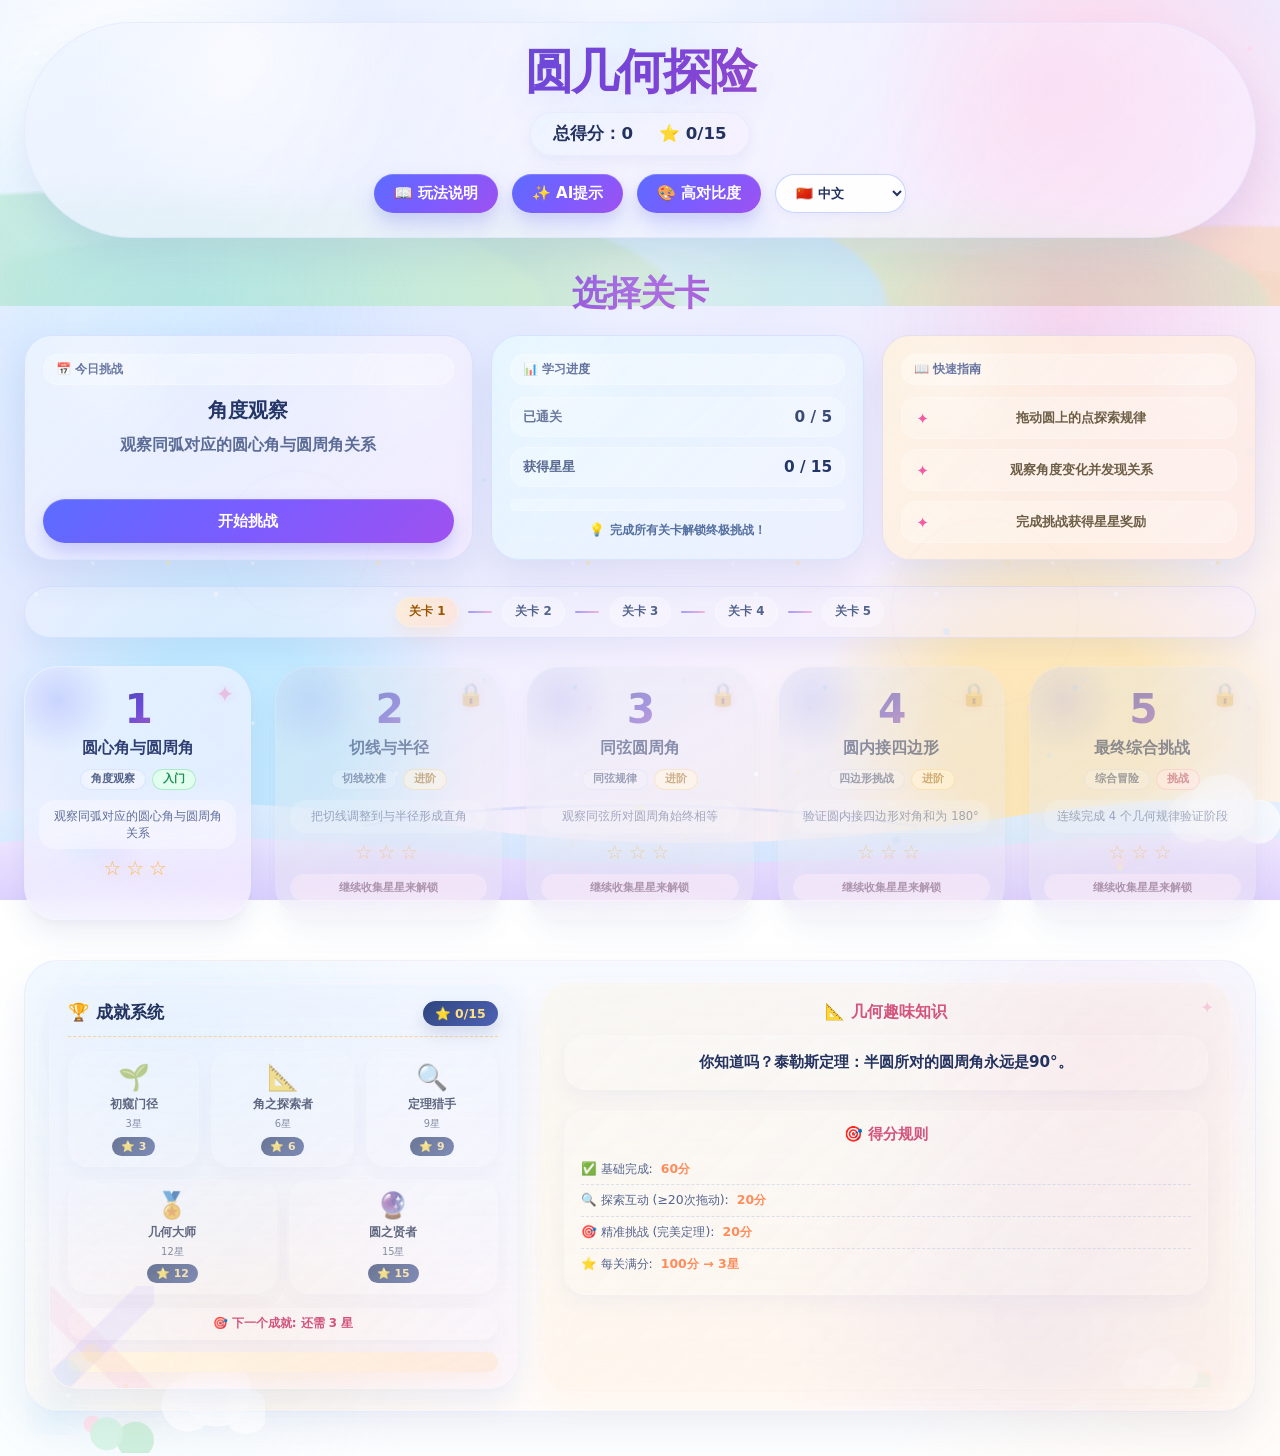
==== index.html @ cc8edd1e "feat: set circle geometry page as repo home page (index.html)" ====
<!DOCTYPE html>
<!---1-->
<html lang="zh-CN">
<head>
    <meta charset="UTF-8">
    <meta name="viewport" content="width=device-width, initial-scale=1.0, user-scalable=no, viewport-fit=cover">
    <title>圆几何探险 · 定理工坊（满分优化版）</title>
    <link rel="stylesheet" href="index.css">
</head>
<body>
    <div id="levelThemeBg"></div>
<div class="game-container">
    <header class="game-header">
        <h1 id="gameTitle">⚡ 圆几何探险 · 定理游乐园 ⚡</h1>
        <div class="score-board">
            <span id="totalScoreText">🏆 总得分：0</span>
            <span id="starCount">⭐ 0/15</span>
        </div>
        <div class="control-group">
            <button id="howToPlayBtn">📖 玩法说明</button>
            <button id="aiHintBtn">✨ AI提示</button>
            <button id="contrastBtn">🎨 高对比度</button>
            <select id="langSelect">
                <option value="zh" selected>🇨🇳 中文</option>
                <option value="en">🇬🇧 English</option>
            </select>
        </div>
    </header>

    <div id="levelSelect" class="level-select">
        <h2 id="selectTitle">🗺️ 选择关卡 · 开启几何之旅</h2>
       <div class="explore-hub" id="exploreHub">
    <div class="hero-panel today-panel">
        <div class="hero-badge" id="todayBadge">📅 今日挑战</div>
        <h3 id="todayTitle">角度观察</h3>
        <p id="todayDesc">观察同弧对应的圆心角与圆周角关系</p>
        <button id="todayChallengeBtn">开始挑战</button>
    </div>

    <div class="hero-panel progress-panel">
        <div class="hero-badge" id="progressBadge">📊 学习进度</div>
        <div class="progress-stats">
            <div class="progress-item">
                <span class="progress-label" id="levelProgressLabel">已通关</span>
                <strong id="levelProgressText">0 / 5</strong>
            </div>
            <div class="progress-item">
                <span class="progress-label" id="starProgressLabel">获得星星</span>
                <strong id="starProgressText">0 / 15</strong>
            </div>
        </div>
        <div class="progress-bar">
            <div class="progress-fill" id="progressFill"></div>
        </div>
        <div class="progress-tip" id="progressTip">💡 完成所有关卡解锁终极挑战！</div>
    </div>

    <div class="hero-panel guide-panel">
        <div class="hero-badge" id="guideBadge">📖 快速指南</div>
        <ul class="quick-guide">
            <li id="guideItem1">拖动圆上的点探索规律</li>
            <li id="guideItem2">观察角度变化并发现关系</li>
            <li id="guideItem3">完成挑战获得星星奖励</li>
        </ul>
    </div>
</div>

<div class="level-path-strip" id="levelPathStrip">
    <span class="path-node active" id="pathNode0">关卡 1</span>
    <span class="path-line"></span>
    <span class="path-node" id="pathNode1">关卡 2</span>
    <span class="path-line"></span>
    <span class="path-node" id="pathNode2">关卡 3</span>
    <span class="path-line"></span>
    <span class="path-node" id="pathNode3">关卡 4</span>
    <span class="path-line"></span>
    <span class="path-node" id="pathNode4">关卡 5</span>
</div>
        <div class="level-grid" id="levelGrid"></div>

        <div class="footer-rich">
            <div class="achievements-compact">
                <div class="compact-header">
                    <span id="achievementsTitle">🏆 成就系统</span>
                    <span class="stars-progress-small" id="starsTotalDisplay">⭐ 0/15</span>
                </div>
                <div class="compact-grid" id="achievementsList"></div>
                <div class="next-achievement-hint" id="nextAchievementHint"></div>
            </div>
            <div class="fun-facts-side">
                <div class="fun-facts-header" id="funFactsHeader">📐 几何趣味知识</div>
                <div class="fun-fact-content" id="sideFact">
                    你知道吗？泰勒斯发现半圆所对的圆周角永远是90°。
                </div>
                <div class="scoring-rules" id="scoringRulesPanel">
                    <div class="scoring-header" id="scoringHeader">🎯 得分规则</div>
                    <ul class="scoring-list" id="scoringList">
                        <li>✅ 基础完成: <strong>60分</strong></li>
                        <li>🔍 探索互动 (≥20次拖动): <strong>20分</strong></li>
                        <li>🎯 精准挑战 (完美定理): <strong>20分</strong></li>
                        <li>⭐ 每关满分: <strong>100分 → 3星</strong></li>
                    </ul>
                </div>
            </div>
        </div>
    </div>

    <div id="gameScreen" class="game-screen hidden">
        <div class="game-top">
            <button id="backBtn">↩️ 返回</button>
            <h3 id="levelTitle">关卡1</h3>
            <div class="level-info">
                <span id="currentScore">🎯 得分：0</span>
                <span id="levelStar">☆☆☆</span>
            </div>
        </div>

        <div class="mission-box">
            <h4 id="missionTitle">📌 任务</h4>
            <p id="missionDesc">拖动点完成挑战</p>
        </div>

        <div class="canvas-container">
            <canvas id="gameCanvas" width="800" height="600"></canvas>
            <div id="popFeedback" class="pop-feedback hidden">+10</div>
        </div>

        <div class="info-box">
            <div id="theoremDesc" class="theorem-box">📐 定理展示</div>
            <div id="aiHintBox" class="hint-box hidden"></div>
            <div class="data-panel" id="dataDisplay"></div>
            <div class="btn-group">
                <button id="submitBtn">✅ 提交挑战</button>
                <button id="resetLevelBtn">🔄 重置关卡</button>
            </div>
        </div>
    </div>

    <div id="resultModal" class="modal hidden">
        <div class="modal-content">
            <h2 id="resultTitle">🎉 关卡完成 🎉</h2>
            <div id="resultStar">⭐⭐⭐</div>
            <p id="resultScore">🏅 最终得分：100</p>
            <p id="resultDesc">✨ 恭喜你完成挑战 ✨</p>
            <button id="nextLevelBtn">🚀 下一关</button>
            <button id="backToSelectBtn">🗂️ 返回关卡选择</button>
        </div>
    </div>

    <div id="ruleModal" class="modal hidden">
        <div class="modal-content">
            <span class="close">&times;</span>
            <h2 id="ruleTitle">🎈 玩法说明</h2>
            <div id="ruleContent"></div>
        </div>
    </div>
</div>

<script src="index.js"></script>
</body>
</html>
---- index.css ----
:root {
    --bg-1: #eef4ff;
    --bg-2: #dce8ff;
    --bg-3: #fff4e7;
    --bg-4: #f7f1ff;

    --surface: rgba(255, 255, 255, 0.72);
    --surface-strong: rgba(255, 255, 255, 0.84);
    --surface-soft: rgba(255, 249, 241, 0.78);

    --text-1: #23325f;
    --text-2: #55658f;
    --text-3: #7d88a8;

    --primary: #5c6cff;
    --primary-2: #7b5cff;
    --pink: #f45aa6;
    --gold: #ffb84d;
    --orange: #ff9a62;
    --green: #39c985;
    --cyan: #7ed7ff;

    --border-light: rgba(255,255,255,0.75);
    --border-soft: rgba(130, 160, 255, 0.16);

    --shadow-xs: 0 4px 10px rgba(68, 89, 170, 0.06);
    --shadow-sm: 0 10px 24px rgba(68, 89, 170, 0.10);
    --shadow-md: 0 18px 36px rgba(68, 89, 170, 0.14);
    --shadow-lg: 0 28px 56px rgba(68, 89, 170, 0.18);

    --radius-sm: 18px;
    --radius-md: 26px;
    --radius-lg: 34px;
    --radius-xl: 44px;

    --transition: 0.28s cubic-bezier(0.22, 1, 0.36, 1);
}

* {
    margin: 0;
    padding: 0;
    box-sizing: border-box;
}

html {
    min-height: 100%;
    scroll-behavior: smooth;
}

body {
    font-family: 'Quicksand', 'Inter', 'PingFang SC', 'Microsoft YaHei', system-ui, -apple-system, sans-serif;
    min-height: 100vh;
    color: var(--text-1);
    overflow-x: hidden;
    position: relative;
    background:
        radial-gradient(circle at 12% 18%, rgba(255,255,255,0.85) 0 8%, transparent 20%),
        radial-gradient(circle at 84% 16%, rgba(255,220,240,0.72) 0 7%, transparent 18%),
        radial-gradient(circle at 78% 78%, rgba(255,232,173,0.62) 0 8%, transparent 18%),
        radial-gradient(circle at 20% 78%, rgba(179,233,255,0.55) 0 7%, transparent 18%),
        linear-gradient(145deg, var(--bg-1) 0%, var(--bg-2) 35%, var(--bg-4) 68%, var(--bg-3) 100%);
    transition: background 0.4s ease, color 0.3s ease;
}

body::before,
body::after {
    content: "";
    position: fixed;
    inset: 0;
    pointer-events: none;
    z-index: 0;
}

body::before {
    background:
        radial-gradient(circle at 20% 30%, rgba(255,255,255,0.7) 0 2px, transparent 2.6px),
        radial-gradient(circle at 68% 22%, rgba(255,214,232,0.6) 0 2px, transparent 2.7px),
        radial-gradient(circle at 80% 68%, rgba(255,236,178,0.55) 0 2px, transparent 2.6px),
        radial-gradient(circle at 30% 75%, rgba(164,224,255,0.6) 0 2px, transparent 2.7px);
    background-size: 180px 180px, 220px 220px, 210px 210px, 250px 250px;
    animation: floatParticles 22s linear infinite;
    opacity: 0.95;
}

body::after {
    background:
        radial-gradient(circle at 50% 0%, rgba(255,255,255,0.22), transparent 32%),
        linear-gradient(to top, rgba(255,255,255,0.12), transparent 26%);
    animation: ambientGlow 8s ease-in-out infinite alternate;
}

@keyframes floatParticles {
    0% { transform: translate3d(0, 0, 0); }
    100% { transform: translate3d(-36px, 28px, 0); }
}

@keyframes ambientGlow {
    0% { opacity: 0.7; }
    100% { opacity: 1; }
}

.game-container {
    max-width: 1320px;
    margin: 0 auto;
    padding: 22px 24px 44px;
    position: relative;
    z-index: 2;
}

.game-container::before {
    content: "";
    position: absolute;
    inset: 0;
    pointer-events: none;
    background:
        radial-gradient(circle at top center, rgba(255,255,255,0.38), transparent 20%),
        linear-gradient(180deg, rgba(255,255,255,0.06), transparent 18%);
    z-index: -1;
}

/* Header */
.game-header {
    position: relative;
    text-align: center;
    margin-bottom: 32px;
    padding: 22px 28px 24px;
    border-radius: 999px;
    background:
        linear-gradient(135deg, rgba(255,255,255,0.78), rgba(255,247,238,0.70)),
        rgba(255,255,255,0.56);
    border: 1px solid var(--border-light);
    backdrop-filter: blur(14px) saturate(1.15);
    -webkit-backdrop-filter: blur(14px) saturate(1.15);
    box-shadow: var(--shadow-lg);
    overflow: hidden;
}

.game-header::before {
    content: "";
    position: absolute;
    inset: 0;
    pointer-events: none;
    background:
        radial-gradient(circle at 18% 18%, rgba(255,255,255,0.5), transparent 16%),
        radial-gradient(circle at 84% 30%, rgba(255,204,228,0.32), transparent 18%),
        linear-gradient(110deg, transparent 20%, rgba(255,255,255,0.24) 50%, transparent 80%);
    animation: sheenMove 9s linear infinite;
}

@keyframes sheenMove {
    0% { transform: translateX(-12%); }
    100% { transform: translateX(12%); }
}

#gameTitle {
    position: relative;
    z-index: 1;
    font-size: clamp(2rem, 4vw, 3rem);
    font-weight: 800;
    line-height: 1.1;
    letter-spacing: -0.04em;
    margin-bottom: 10px;
    background: linear-gradient(135deg, #3f5dd8, #7a44d7, #f45aa6);
    background-clip: text;
    -webkit-background-clip: text;
    color: transparent;
    text-shadow: 0 12px 30px rgba(110, 92, 255, 0.10);
}

.score-board {
    position: relative;
    z-index: 1;
    display: inline-flex;
    align-items: center;
    gap: 26px;
    flex-wrap: wrap;
    padding: 10px 22px;
    margin-top: 4px;
    border-radius: 999px;
    background: rgba(255,255,255,0.76);
    border: 1px solid rgba(255,255,255,0.85);
    box-shadow: inset 0 1px 0 rgba(255,255,255,0.8), var(--shadow-xs);
    font-size: 1.04rem;
    font-weight: 700;
    color: var(--text-1);
}

.control-group {
    position: relative;
    z-index: 1;
    display: flex;
    gap: 14px;
    margin-top: 18px;
    justify-content: center;
    flex-wrap: wrap;
}

button,
select {
    font-family: inherit;
    border: none;
    outline: none;
    border-radius: 999px !important;
    transition:
        transform var(--transition),
        box-shadow var(--transition),
        background var(--transition),
        opacity var(--transition),
        color var(--transition);
    cursor: pointer;
}

button {
    position: relative;
    overflow: hidden;
    padding: 10px 20px;
    font-size: 0.94rem;
    font-weight: 700;
    color: #fff;
    background: linear-gradient(135deg, var(--primary), var(--primary-2), #9f51f0);
    box-shadow:
        0 10px 20px rgba(98, 103, 255, 0.24),
        inset 0 1px 0 rgba(255,255,255,0.22);
}

button::before {
    content: "";
    position: absolute;
    inset: 0;
    pointer-events: none;
    background: linear-gradient(120deg, transparent 25%, rgba(255,255,255,0.35) 50%, transparent 75%);
    transform: translateX(-120%);
    transition: transform 0.65s ease;
}

button:hover {
    transform: translateY(-3px) scale(1.02);
    box-shadow:
        0 16px 28px rgba(98, 103, 255, 0.30),
        inset 0 1px 0 rgba(255,255,255,0.25);
}

button:hover::before {
    transform: translateX(120%);
}

button:active {
    transform: translateY(0) scale(0.98);
}

select {
    min-width: 130px;
    padding: 10px 16px;
    background: rgba(255,255,255,0.86);
    border: 1px solid rgba(194, 210, 255, 0.9);
    color: var(--text-1);
    font-weight: 600;
    box-shadow: var(--shadow-xs);
}

/* Level select */
.level-select {
    text-align: center;
}

.level-select h2 {
    font-size: clamp(1.7rem, 3vw, 2.2rem);
    font-weight: 800;
    letter-spacing: -0.03em;
    margin-bottom: 18px;
    background: linear-gradient(135deg, #3957d3, #9447da, #ff7394);
    background-clip: text;
    -webkit-background-clip: text;
    color: transparent;
}

.level-grid {
    display: grid;
    grid-template-columns: repeat(auto-fill, minmax(210px, 1fr));
    gap: 24px;
    margin-top: 28px;
}

.level-card {
    position: relative;
    overflow: hidden;
    text-align: center;
    padding: 22px 14px 18px;
    border-radius: 34px;
    cursor: pointer;
    background:
        linear-gradient(180deg, rgba(255,255,255,0.92), rgba(255,247,239,0.82)),
        rgba(255,255,255,0.68);
    border: 1px solid rgba(255,255,255,0.82);
    box-shadow: var(--shadow-md);
    backdrop-filter: blur(12px) saturate(1.15);
    -webkit-backdrop-filter: blur(12px) saturate(1.15);
    transition:
        transform var(--transition),
        box-shadow var(--transition),
        border-color var(--transition),
        background var(--transition),
        opacity var(--transition);
    isolation: isolate;
}

.level-card::before {
    content: "";
    position: absolute;
    left: -22px;
    top: -22px;
    width: 110px;
    height: 110px;
    border-radius: 50%;
    background: radial-gradient(circle, rgba(111,121,255,0.24), transparent 70%);
    animation: levelFloat 8s ease-in-out infinite alternate;
    z-index: -1;
}

.level-card::after {
    content: "✦";
    position: absolute;
    right: 16px;
    top: 14px;
    font-size: 1.4rem;
    color: rgba(244, 90, 166, 0.28);
    text-shadow: 0 0 10px rgba(244, 90, 166, 0.18);
}

@keyframes levelFloat {
    0% { transform: translate(0, 0) scale(1); }
    100% { transform: translate(14px, 10px) scale(1.08); }
}

.level-card:hover {
    transform: translateY(-10px) scale(1.02);
    background:
        linear-gradient(180deg, rgba(255,255,255,0.98), rgba(255,244,249,0.86)),
        rgba(255,255,255,0.82);
    border-color: rgba(244, 90, 166, 0.34);
    box-shadow:
        0 26px 44px rgba(92, 108, 255, 0.18),
        0 10px 20px rgba(244, 90, 166, 0.10);
}

.level-card.locked {
    opacity: 0.56;
    filter: grayscale(0.15);
    cursor: not-allowed;
    transform: none !important;
}

.level-card.locked::after {
    content: "🔒";
    color: rgba(96, 108, 140, 0.45);
}

.level-number {
    font-size: 2.55rem;
    line-height: 1;
    font-weight: 800;
    letter-spacing: -0.05em;
    margin-bottom: 8px;
    background: linear-gradient(145deg, #263a75, #6a4cd8, #ff7698);
    background-clip: text;
    -webkit-background-clip: text;
    color: transparent;
}

.level-stars {
    margin-top: 8px;
    font-size: 1.24rem;
    letter-spacing: 5px;
    color: var(--gold);
    text-shadow: 0 4px 12px rgba(255, 184, 77, 0.24);
}

.hidden {
    display: none !important;
}
.game-screen {
    display: grid;
    grid-template-columns: 1fr 330px;
    gap: 24px;
    padding: 22px;
    border-radius: 42px;
    position: relative;
    overflow: hidden;
    background:
        linear-gradient(180deg, rgba(255,255,255,0.54), rgba(255,249,242,0.40)),
        rgba(255,255,255,0.28);
    border: 1px solid rgba(255,255,255,0.58);
    box-shadow: var(--shadow-lg);
    backdrop-filter: blur(16px) saturate(1.18);
    -webkit-backdrop-filter: blur(16px) saturate(1.18);
}

.game-screen::before {
    content: "";
    position: absolute;
    inset: 0;
    pointer-events: none;
    background:
        radial-gradient(circle at 14% 16%, rgba(255,255,255,0.34), transparent 18%),
        radial-gradient(circle at 85% 20%, rgba(255,210,229,0.24), transparent 18%),
        radial-gradient(circle at 50% 100%, rgba(126,170,255,0.12), transparent 24%);
}

.game-top {
    grid-column: 1 / -1;
    display: flex;
    justify-content: space-between;
    align-items: center;
    gap: 14px;
    padding: 16px 24px;
    border-radius: 999px;
    background: rgba(255,255,255,0.78);
    border: 1px solid rgba(255,255,255,0.82);
    box-shadow: var(--shadow-sm);
    backdrop-filter: blur(10px);
    -webkit-backdrop-filter: blur(10px);
}

#levelTitle {
    font-size: 1.24rem;
    font-weight: 800;
    color: var(--text-1);
}

.level-info {
    display: flex;
    gap: 16px;
    flex-wrap: wrap;
    align-items: center;
    font-weight: 700;
    color: var(--text-2);
}

.mission-box {
    grid-column: 1 / -1;
    position: relative;
    overflow: hidden;
    padding: 18px 22px;
    border-radius: 28px;
    background: linear-gradient(135deg, rgba(255,245,214,0.96), rgba(255,235,247,0.90));
    border: 1px solid rgba(255,255,255,0.78);
    box-shadow: var(--shadow-sm);
}

.mission-box::before {
    content: "";
    position: absolute;
    left: 14px;
    top: 12px;
    bottom: 12px;
    width: 8px;
    border-radius: 999px;
    background: linear-gradient(180deg, var(--gold), var(--pink));
    box-shadow: 0 0 16px rgba(255, 162, 111, 0.30);
}

#missionTitle,
.mission-box h4 {
    margin-left: 16px;
    margin-bottom: 6px;
    font-size: 1.05rem;
    font-weight: 800;
    color: #9a5600;
}

#missionDesc,
.mission-box p {
    margin-left: 16px;
    color: #6d5e46;
    font-weight: 700;
    line-height: 1.65;
}

/* Canvas stage */
.canvas-container {
    position: relative;
    overflow: hidden;
    isolation: isolate;
    padding: 12px;
    border-radius: 34px;
    background:
        linear-gradient(180deg, rgba(255,255,255,0.84), rgba(255,249,241,0.72)),
        rgba(255,255,255,0.62);
    border: 1px solid rgba(255,255,255,0.84);
    box-shadow:
        0 30px 54px rgba(74, 95, 190, 0.18),
        inset 0 1px 0 rgba(255,255,255,0.85);
}

.canvas-container::before {
    content: "";
    position: absolute;
    inset: -8% -8% auto -8%;
    height: 58%;
    z-index: -1;
    pointer-events: none;
    background:
        radial-gradient(circle at 50% 20%, rgba(255,255,255,0.82), transparent 40%),
        radial-gradient(circle at 18% 26%, rgba(126,185,255,0.18), transparent 24%),
        radial-gradient(circle at 82% 28%, rgba(255,184,213,0.18), transparent 24%);
}

.canvas-container::after {
    content: "";
    position: absolute;
    inset: 0;
    border-radius: 34px;
    padding: 2px;
    background: linear-gradient(135deg, rgba(108,99,255,0.60), rgba(255,184,77,0.52), rgba(244,90,166,0.66));
    -webkit-mask:
        linear-gradient(#000 0 0) content-box,
        linear-gradient(#000 0 0);
    -webkit-mask-composite: xor;
    mask-composite: exclude;
    pointer-events: none;
    opacity: 0.88;
}

#gameCanvas {
    display: block;
    width: 100%;
    height: auto;
    border-radius: 26px;
    touch-action: none;
    cursor: grab;
    background:
        radial-gradient(circle at 50% 18%, rgba(255,255,255,0.94), rgba(242,248,255,0.96) 46%, rgba(233,241,255,0.98) 100%);
    box-shadow:
        inset 0 0 0 1px rgba(255,255,255,0.76),
        inset 0 -14px 28px rgba(95, 122, 255, 0.06);
}

#gameCanvas:active {
    cursor: grabbing;
}

/* Info panel = 学习反馈区 */
.info-box {
    position: relative;
    overflow: hidden;
    display: flex;
    flex-direction: column;
    gap: 18px;
    padding: 18px;
    border-radius: 30px;
    background:
        linear-gradient(180deg, rgba(255,255,255,0.84), rgba(255,247,240,0.76)),
        rgba(255,255,255,0.66);
    border: 1px solid rgba(255,255,255,0.84);
    box-shadow: var(--shadow-md);
    backdrop-filter: blur(10px);
    -webkit-backdrop-filter: blur(10px);
}

.info-box::before {
    content: "";
    position: absolute;
    right: -28px;
    bottom: -38px;
    width: 120px;
    height: 120px;
    border-radius: 50%;
    background: radial-gradient(circle, rgba(255,190,92,0.16), transparent 70%);
    pointer-events: none;
}

.theorem-box,
.hint-box,
.data-panel {
    position: relative;
    overflow: hidden;
    border-radius: 24px;
    padding: 15px 16px;
    box-shadow: var(--shadow-xs);
}

.theorem-box {
    background: linear-gradient(135deg, rgba(232,240,255,0.96), rgba(245,238,255,0.92));
    border: 1px solid rgba(220,229,255,0.96);
    color: var(--text-1);
    font-weight: 700;
}

.theorem-box::before {
    content: "📐";
    position: absolute;
    top: 10px;
    right: 14px;
    font-size: 1.2rem;
    opacity: 0.16;
}

.hint-box {
    background: linear-gradient(135deg, rgba(255,246,207,0.98), rgba(255,236,220,0.94));
    border: 1px solid rgba(255,230,176,0.95);
    color: #835000;
    font-weight: 700;
}

.hint-box::before {
    content: "✨";
    position: absolute;
    top: 10px;
    right: 14px;
    font-size: 1.2rem;
    opacity: 0.18;
}

.data-panel {
    background: linear-gradient(135deg, rgba(255,252,243,0.98), rgba(248,250,255,0.95));
    border: 1px solid rgba(235,240,255,0.98);
}

.data-item {
    display: flex;
    justify-content: space-between;
    align-items: center;
    gap: 12px;
    margin: 8px 0;
    padding: 10px 14px;
    border-radius: 16px;
    background: rgba(255,255,255,0.80);
    border: 1px solid rgba(239,243,255,0.96);
    box-shadow: inset 0 1px 0 rgba(255,255,255,0.8);
    color: var(--text-2);
    font-weight: 700;
}

.btn-group {
    display: flex;
    gap: 12px;
}

.btn-group button {
    flex: 1;
    min-height: 46px;
}

#submitBtn {
    background: linear-gradient(135deg, #4bcf88, #2eb872);
    box-shadow: 0 12px 24px rgba(46, 184, 114, 0.22);
}

#submitBtn:hover {
    box-shadow: 0 18px 30px rgba(46, 184, 114, 0.30);
}

#resetLevelBtn,
#backBtn {
    background: linear-gradient(135deg, var(--gold), var(--orange));
    box-shadow: 0 12px 24px rgba(255, 148, 86, 0.22);
}

#resetLevelBtn:hover,
#backBtn:hover {
    box-shadow: 0 18px 30px rgba(255, 148, 86, 0.30);
}
.modal {
    position: fixed;
    inset: 0;
    display: flex;
    align-items: center;
    justify-content: center;
    padding: 24px;
    background:
        radial-gradient(circle at center, rgba(255,255,255,0.08), rgba(0,0,0,0.48)),
        rgba(19, 26, 62, 0.28);
    backdrop-filter: blur(10px);
    -webkit-backdrop-filter: blur(10px);
    z-index: 100;
}

.modal-content {
    position: relative;
    width: min(92vw, 540px);
    padding: 32px 28px;
    text-align: center;
    border-radius: 34px;
    background:
        linear-gradient(180deg, rgba(255,255,255,0.94), rgba(255,246,238,0.90)),
        rgba(255,255,255,0.78);
    border: 1px solid rgba(255,255,255,0.84);
    box-shadow:
        0 30px 60px rgba(28, 40, 90, 0.24),
        inset 0 1px 0 rgba(255,255,255,0.82);
    animation: modalPop 0.28s ease;
}

.modal-content::before {
    content: "";
    position: absolute;
    inset: 0;
    border-radius: inherit;
    pointer-events: none;
    background:
        radial-gradient(circle at 18% 18%, rgba(255,255,255,0.5), transparent 18%),
        radial-gradient(circle at 82% 22%, rgba(255,207,223,0.28), transparent 18%);
}

@keyframes modalPop {
    from {
        opacity: 0;
        transform: translateY(14px) scale(0.96);
    }
    to {
        opacity: 1;
        transform: translateY(0) scale(1);
    }
}

.close {
    position: absolute;
    right: 18px;
    top: 16px;
    width: 38px;
    height: 38px;
    display: grid;
    place-items: center;
    border-radius: 50%;
    background: rgba(255,255,255,0.88);
    box-shadow: var(--shadow-xs);
    color: var(--text-2);
    font-size: 1.5rem;
    cursor: pointer;
    transition: transform var(--transition), box-shadow var(--transition);
}

.close:hover {
    transform: scale(1.08);
    box-shadow: var(--shadow-sm);
}

.pop-feedback {
    position: absolute;
    top: 50%;
    left: 50%;
    transform: translate(-50%, -50%);
    font-size: clamp(2.2rem, 5vw, 3.4rem);
    font-weight: 900;
    letter-spacing: -0.04em;
    background: linear-gradient(45deg, #ffcf5a, #ff8f5c, #ff5fa2);
    background-clip: text;
    -webkit-background-clip: text;
    color: transparent;
    text-shadow: 0 10px 24px rgba(255, 146, 94, 0.18);
    pointer-events: none;
    animation: pop 0.85s forwards;
}

@keyframes pop {
    0% {
        opacity: 0;
        transform: translate(-50%, -40%) scale(0.55);
    }
    35% {
        opacity: 1;
        transform: translate(-50%, -54%) scale(1.08);
    }
    100% {
        opacity: 0;
        transform: translate(-50%, -88%) scale(1);
    }
}

/* Footer */
.footer-rich {
    display: flex;
    flex-wrap: wrap;
    gap: 24px;
    margin-top: 40px;
    padding: 22px 24px;
    border-radius: 34px;
    background:
        linear-gradient(180deg, rgba(255,255,255,0.62), rgba(255,247,240,0.45)),
        rgba(255,255,255,0.34);
    border: 1px solid rgba(255,255,255,0.64);
    box-shadow: var(--shadow-md);
    backdrop-filter: blur(14px);
    -webkit-backdrop-filter: blur(14px);
}

.achievements-compact,
.fun-facts-side {
    position: relative;
    overflow: hidden;
    border-radius: 28px;
    border: 1px solid rgba(255,255,255,0.74);
    box-shadow: var(--shadow-sm);
}

.achievements-compact {
    flex: 2;
    min-width: 240px;
    padding: 16px 18px;
    background: linear-gradient(180deg, rgba(255,255,255,0.86), rgba(247,250,255,0.80));
}

.fun-facts-side {
    flex: 3;
    min-width: 260px;
    padding: 18px 22px;
    background: linear-gradient(135deg, rgba(255,249,238,0.94), rgba(255,240,228,0.88));
}

.compact-header {
    display: flex;
    justify-content: space-between;
    align-items: baseline;
    gap: 12px;
    margin-bottom: 14px;
    padding-bottom: 10px;
    border-bottom: 1px dashed rgba(255, 179, 71, 0.5);
    color: var(--text-1);
    font-size: 1.08rem;
    font-weight: 800;
}

.stars-progress-small {
    padding: 5px 12px;
    border-radius: 999px;
    background: linear-gradient(135deg, #2f467f, #4e62b5);
    color: #ffe083;
    font-size: 0.78rem;
    box-shadow: 0 8px 16px rgba(47, 70, 127, 0.16);
}

.compact-grid {
    display: flex;
    flex-wrap: wrap;
    gap: 12px;
    justify-content: flex-start;
}

.compact-grid .achievement-card {
    flex: 1 0 auto;
    min-width: 100px;
    text-align: center;
    padding: 10px 12px;
    border-radius: 20px;
    background: rgba(255,255,255,0.88);
    border: 1px solid rgba(231, 237, 255, 0.95);
    box-shadow: var(--shadow-xs);
    transition: transform var(--transition), box-shadow var(--transition), background var(--transition);
}

.compact-grid .achievement-card:hover {
    transform: translateY(-4px);
    box-shadow: var(--shadow-sm);
}

.compact-grid .achievement-card.locked {
    opacity: 0.72;
    filter: grayscale(0.3);
}

.compact-grid .achievement-card.unlocked {
    background: linear-gradient(135deg, rgba(255,247,221,0.96), rgba(255,234,220,0.92));
    border-color: rgba(255, 197, 98, 0.75);
}

.compact-grid .achievement-icon {
    font-size: 1.6rem;
    margin-bottom: 4px;
}

.compact-grid .achievement-name {
    font-size: 0.76rem;
    font-weight: 800;
    color: var(--text-1);
}

.compact-grid .achievement-desc {
    margin-top: 4px;
    font-size: 0.62rem;
    color: var(--text-2);
    line-height: 1.4;
}

.compact-grid .achievement-stars {
    display: inline-block;
    margin-top: 6px;
    padding: 3px 9px;
    border-radius: 999px;
    background: linear-gradient(135deg, #2f467f, #4b63b5);
    color: #ffe083;
    font-size: 0.68rem;
    font-weight: 700;
}

.next-achievement-hint {
    margin-top: 14px;
    padding: 8px 12px;
    border-radius: 16px;
    background: rgba(255, 242, 230, 0.92);
    color: #d4547d;
    font-size: 0.74rem;
    font-weight: 700;
    text-align: center;
    box-shadow: inset 0 1px 0 rgba(255,255,255,0.7);
}

.fun-facts-header {
    margin-bottom: 12px;
    font-size: 1rem;
    font-weight: 800;
    color: #d4547d;
}

.fun-fact-content {
    padding: 14px 16px;
    margin-bottom: 16px;
    border-radius: 22px;
    background: rgba(255,255,255,0.74);
    border: 1px solid rgba(255,255,255,0.80);
    color: var(--text-1);
    font-size: 0.95rem;
    line-height: 1.65;
    font-weight: 700;
    box-shadow: var(--shadow-xs);
    transition: transform var(--transition), opacity 0.3s ease;
}

.fun-fact-content:hover {
    transform: translateY(-2px);
}

.scoring-rules {
    margin-top: 20px;
    padding: 14px 16px;
    border-radius: 22px;
    background: rgba(255,255,255,0.78);
    border: 1px solid rgba(255,255,255,0.84);
    box-shadow: var(--shadow-xs);
}

.scoring-header {
    margin-bottom: 10px;
    font-size: 0.94rem;
    font-weight: 800;
    color: #d4547d;
}

.scoring-list {
    list-style: none;
    padding: 0;
}

.scoring-list li {
    display: flex;
    align-items: center;
    gap: 8px;
    padding: 6px 0;
    font-size: 0.78rem;
    line-height: 1.5;
    color: var(--text-2);
    border-bottom: 1px dashed rgba(187, 198, 230, 0.5);
}

.scoring-list li:last-child {
    border-bottom: none;
}

.scoring-list li strong {
    color: #ff8c5a;
}

/* Text tweaks */
#resultTitle,
#ruleTitle {
    margin-bottom: 12px;
    font-size: 1.6rem;
    font-weight: 800;
    color: var(--text-1);
}

#resultStar {
    margin-bottom: 12px;
    font-size: 2rem;
    letter-spacing: 4px;
    color: var(--gold);
}

#resultScore,
#resultDesc,
#ruleContent {
    color: var(--text-2);
    line-height: 1.7;
    font-weight: 700;
}

/* Responsive */
@media (max-width: 1080px) {
    .game-screen {
        grid-template-columns: 1fr;
    }

    .info-box {
        order: 3;
    }
}

@media (max-width: 780px) {
    .game-container {
        padding: 16px 14px 30px;
    }

    .game-header {
        border-radius: 36px;
        padding: 20px 16px;
    }

    .score-board {
        gap: 12px;
        justify-content: center;
        font-size: 0.95rem;
    }

    .game-top {
        flex-direction: column;
        align-items: flex-start;
        border-radius: 26px;
    }

    .mission-box,
    .canvas-container,
    .info-box,
    .footer-rich,
    .achievements-compact,
    .fun-facts-side,
    .modal-content {
        border-radius: 24px;
    }

    .btn-group {
        flex-direction: column;
    }

    .footer-rich {
        flex-direction: column;
        padding: 16px;
    }

    .level-grid {
        gap: 16px;
    }
}

@media (max-width: 520px) {
    #gameTitle {
        font-size: 1.8rem;
    }

    .control-group {
        gap: 10px;
    }

    button,
    select {
        width: 100%;
    }

    .score-board {
        width: 100%;
    }

    .compact-grid .achievement-card {
        min-width: calc(50% - 6px);
    }
}

/* High contrast */
body.high-contrast {
    background: #000 !important;
    color: #fff !important;
}

body.high-contrast::before,
body.high-contrast::after,
body.high-contrast .game-container::before,
body.high-contrast .game-header::before,
body.high-contrast .game-screen::before,
body.high-contrast .canvas-container::before,
body.high-contrast .info-box::before {
    display: none !important;
}

body.high-contrast .game-header,
body.high-contrast .level-card,
body.high-contrast .game-screen,
body.high-contrast .game-top,
body.high-contrast .mission-box,
body.high-contrast .canvas-container,
body.high-contrast .info-box,
body.high-contrast .theorem-box,
body.high-contrast .hint-box,
body.high-contrast .data-panel,
body.high-contrast .modal-content,
body.high-contrast .achievements-compact,
body.high-contrast .fun-facts-side,
body.high-contrast .scoring-rules {
    background: #111 !important;
    color: #fff !important;
    border: 1px solid #fff !important;
    box-shadow: none !important;
}

body.high-contrast .data-item,
body.high-contrast .score-board,
body.high-contrast .fun-fact-content,
body.high-contrast .compact-grid .achievement-card {
    background: #1a1a1a !important;
    color: #fff !important;
    border-color: #fff !important;
}

body.high-contrast button {
    background: #ff0 !important;
    color: #000 !important;
    box-shadow: none !important;
}

body.high-contrast select {
    background: #fff !important;
    color: #000 !important;
    border: 1px solid #fff !important;
}

body.high-contrast #gameTitle,
body.high-contrast .level-select h2,
body.high-contrast .level-number {
    background: none !important;
    color: #fff !important;
    -webkit-text-fill-color: #fff !important;
}

/* Reduced motion */
@media (prefers-reduced-motion: reduce) {
    *,
    *::before,
    *::after {
        animation: none !important;
        transition: none !important;
        scroll-behavior: auto !important;
    }
}
/* ===== 互动增强：关卡卡片信息层 ===== */
.level-card .level-name {
    font-weight: 800;
    color: #2f3f74;
    margin-top: 6px;
    font-size: 0.98rem;
}

.level-card .level-meta {
    margin-top: 10px;
    display: flex;
    flex-wrap: wrap;
    gap: 6px;
    justify-content: center;
}

.level-card .level-tag,
.level-card .level-diff {
    display: inline-flex;
    align-items: center;
    justify-content: center;
    padding: 4px 10px;
    border-radius: 999px;
    font-size: 0.68rem;
    font-weight: 700;
    line-height: 1;
    background: rgba(255,255,255,0.75);
    border: 1px solid rgba(207, 220, 255, 0.8);
    color: #516189;
}

.level-card .level-diff.diff-easy {
    background: rgba(226, 255, 237, 0.9);
    color: #1c8d53;
    border-color: rgba(115, 218, 160, 0.5);
}

.level-card .level-diff.diff-mid {
    background: rgba(255, 246, 221, 0.95);
    color: #b7791f;
    border-color: rgba(255, 199, 96, 0.55);
}

.level-card .level-diff.diff-hard {
    background: rgba(255, 232, 238, 0.95);
    color: #c54a74;
    border-color: rgba(255, 157, 185, 0.55);
}

.level-card .level-goal {
    margin-top: 10px;
    font-size: 0.72rem;
    line-height: 1.45;
    color: #5e6d98;
    background: rgba(255,255,255,0.56);
    border-radius: 16px;
    padding: 8px 10px;
}

.level-card .lock-tip {
    margin-top: 10px;
    font-size: 0.7rem;
    font-weight: 700;
    color: #8a5d74;
    background: rgba(255, 239, 245, 0.8);
    border-radius: 14px;
    padding: 6px 10px;
}

/* ===== 互动增强：画布状态 ===== */
.canvas-container {
    transition: box-shadow 0.25s ease, transform 0.25s ease, background 0.25s ease;
}

.canvas-container.on-track {
    box-shadow:
        0 0 0 2px rgba(126, 214, 255, 0.55),
        0 24px 40px -14px rgba(54, 167, 255, 0.32);
}

.canvas-container.near-target {
    box-shadow:
        0 0 0 3px rgba(255, 192, 76, 0.65),
        0 0 28px rgba(255, 190, 92, 0.25),
        0 24px 40px -14px rgba(255, 168, 63, 0.32);
    transform: translateY(-2px);
}

.canvas-container.milestone {
    animation: canvasCelebrate 0.9s ease;
}

@keyframes canvasCelebrate {
    0% { transform: scale(1); }
    30% { transform: scale(1.015); }
    100% { transform: scale(1); }
}

/* ===== 提示框分层 ===== */
.hint-box {
    transition: transform 0.25s ease, opacity 0.25s ease, box-shadow 0.25s ease, background 0.25s ease;
}

.hint-box.hint-normal {
    background: linear-gradient(135deg, #fff7d4, #fff0da);
    border-left-color: #ffb347;
}

.hint-box.hint-encourage {
    background: linear-gradient(135deg, #eefcff, #e5f5ff);
    border-left-color: #58c7ff;
    box-shadow: 0 10px 22px rgba(88, 199, 255, 0.16);
}

.hint-box.hint-deep {
    background: linear-gradient(135deg, #ffeef6, #fff3fb);
    border-left-color: #f45aa6;
    box-shadow: 0 10px 22px rgba(244, 90, 166, 0.14);
}

.hint-box.show-bump {
    animation: hintBump 0.45s ease;
}

@keyframes hintBump {
    0% { transform: scale(0.98) translateY(6px); opacity: 0.4; }
    100% { transform: scale(1) translateY(0); opacity: 1; }
}

/* ===== 不同类型的分数反馈 ===== */
.pop-feedback.feedback-explore {
    background: linear-gradient(45deg, #5ad1ff, #6f8cff);
    background-clip: text;
    -webkit-background-clip: text;
}

.pop-feedback.feedback-milestone {
    background: linear-gradient(45deg, #ffd54f, #ff8f5c, #ff5fa2);
    background-clip: text;
    -webkit-background-clip: text;
}

.pop-feedback.feedback-perfect {
    background: linear-gradient(45deg, #4cd67e, #1ec8a5);
    background-clip: text;
    -webkit-background-clip: text;
}

/* ===== 结果文案更像奖励卡 ===== */
#resultDesc {
    font-weight: 800;
    color: #5b6c99;
    line-height: 1.7;
}

/* ===== 移动端补充 ===== */
@media (max-width: 780px) {
    .level-card .level-goal {
        font-size: 0.68rem;
    }
}
/* =========================================
   背景升级：梦幻几何星轨风
   直接追加到 v4style.css 末尾即可
========================================= */

/* --- 全局背景色变量微调 --- */
:root {
    --bg-1: #edf3ff;
    --bg-2: #dfe9ff;
    --bg-3: #fff3e3;
    --bg-4: #f7f1ff;
    --bg-5: #eafcff;
}

/* --- 页面主背景：增加更清晰的层次感 --- */
body {
    background:
        radial-gradient(circle at 10% 14%, rgba(255,255,255,0.92) 0 7%, transparent 18%),
        radial-gradient(circle at 85% 12%, rgba(255,220,239,0.82) 0 7%, transparent 18%),
        radial-gradient(circle at 82% 80%, rgba(255,228,164,0.72) 0 8%, transparent 18%),
        radial-gradient(circle at 18% 82%, rgba(177,231,255,0.72) 0 8%, transparent 19%),
        radial-gradient(circle at 50% 0%, rgba(255,255,255,0.35), transparent 32%),
        linear-gradient(145deg, var(--bg-1) 0%, var(--bg-2) 30%, var(--bg-4) 64%, var(--bg-3) 100%);
    background-attachment: fixed;
}

/* --- 第一层：漂浮星点 + 柔和粒子 --- */
body::before {
    background:
        radial-gradient(circle at 20% 30%, rgba(255,255,255,0.78) 0 2px, transparent 2.8px),
        radial-gradient(circle at 68% 22%, rgba(255,214,232,0.62) 0 2px, transparent 2.8px),
        radial-gradient(circle at 80% 68%, rgba(255,236,178,0.58) 0 2px, transparent 2.8px),
        radial-gradient(circle at 30% 75%, rgba(164,224,255,0.68) 0 2px, transparent 2.8px),
        radial-gradient(circle at 58% 52%, rgba(255,255,255,0.48) 0 1.5px, transparent 2.2px),
        radial-gradient(circle at 42% 40%, rgba(195,232,255,0.5) 0 1.5px, transparent 2.2px);
    background-size:
        180px 180px,
        220px 220px,
        210px 210px,
        250px 250px,
        160px 160px,
        200px 200px;
    animation: floatParticles 26s linear infinite;
    opacity: 0.92;
}

/* --- 第二层：环境光 + 顶部天光 --- */
body::after {
    background:
        radial-gradient(circle at 50% -10%, rgba(255,255,255,0.34), transparent 36%),
        radial-gradient(circle at 14% 86%, rgba(126, 215, 255, 0.16), transparent 18%),
        radial-gradient(circle at 88% 78%, rgba(255, 184, 77, 0.14), transparent 18%),
        linear-gradient(to top, rgba(255,255,255,0.14), transparent 28%);
    animation: ambientGlow 9s ease-in-out infinite alternate;
    opacity: 1;
}

/* --- 容器外围包裹光：增强沉浸感 --- */
.game-container::before {
    background:
        radial-gradient(circle at 50% 0%, rgba(255,255,255,0.42), transparent 18%),
        radial-gradient(circle at 6% 18%, rgba(141, 214, 255, 0.12), transparent 18%),
        radial-gradient(circle at 96% 16%, rgba(255, 180, 220, 0.12), transparent 18%),
        radial-gradient(circle at 8% 92%, rgba(163, 230, 255, 0.10), transparent 18%),
        radial-gradient(circle at 92% 90%, rgba(255, 197, 122, 0.10), transparent 18%);
}

/* =========================================
   几何主题层：使用额外伪元素模拟星轨/轨道
========================================= */
.game-container::after {
    content: "";
    position: fixed;
    inset: 0;
    pointer-events: none;
    z-index: 1;
    opacity: 0.34;
    background:
        radial-gradient(circle at 12% 22%, transparent 0 120px, rgba(122, 162, 255, 0.08) 121px 123px, transparent 124px),
        radial-gradient(circle at 86% 20%, transparent 0 150px, rgba(244, 90, 166, 0.08) 151px 153px, transparent 154px),
        radial-gradient(circle at 82% 78%, transparent 0 118px, rgba(255, 184, 77, 0.08) 119px 121px, transparent 122px),
        radial-gradient(circle at 16% 80%, transparent 0 136px, rgba(126, 215, 255, 0.08) 137px 139px, transparent 140px),
        linear-gradient(115deg, transparent 49.6%, rgba(125, 155, 255, 0.06) 49.8%, rgba(125, 155, 255, 0.06) 50.2%, transparent 50.4%),
        linear-gradient(65deg, transparent 49.7%, rgba(255, 184, 77, 0.045) 49.9%, rgba(255, 184, 77, 0.045) 50.1%, transparent 50.3%);
    animation: orbitDrift 34s ease-in-out infinite alternate;
}

@keyframes orbitDrift {
    0% {
        transform: translate3d(0, 0, 0) scale(1);
    }
    100% {
        transform: translate3d(-10px, 8px, 0) scale(1.01);
    }
}

/* =========================================
   关卡页：更有探险入口感
========================================= */
#levelSelect {
    position: relative;
    z-index: 2;
}

#levelSelect::before {
    content: "";
    position: absolute;
    inset: -20px -10px auto -10px;
    height: 260px;
    pointer-events: none;
    background:
        radial-gradient(circle at 14% 38%, rgba(126, 215, 255, 0.16), transparent 22%),
        radial-gradient(circle at 84% 32%, rgba(244, 90, 166, 0.14), transparent 20%),
        radial-gradient(circle at 50% 10%, rgba(255,255,255,0.26), transparent 20%);
    filter: blur(10px);
    opacity: 0.95;
}

#levelSelect::after {
    content: "";
    position: absolute;
    inset: 0;
    pointer-events: none;
    opacity: 0.18;
    background:
        radial-gradient(circle at 22% 24%, transparent 0 72px, rgba(118, 132, 255, 0.10) 73px 74px, transparent 75px),
        radial-gradient(circle at 78% 30%, transparent 0 92px, rgba(244, 90, 166, 0.10) 93px 94px, transparent 95px),
        radial-gradient(circle at 18% 82%, transparent 0 82px, rgba(126, 215, 255, 0.10) 83px 84px, transparent 85px),
        radial-gradient(circle at 86% 78%, transparent 0 76px, rgba(255, 184, 77, 0.10) 77px 78px, transparent 79px);
}

/* =========================================
   游戏页：更聚焦、更安静
========================================= */
.game-screen::before {
    background:
        radial-gradient(circle at 50% 52%, rgba(255,255,255,0.22), transparent 28%),
        radial-gradient(circle at 12% 16%, rgba(255,255,255,0.20), transparent 18%),
        radial-gradient(circle at 86% 20%, rgba(255,210,229,0.16), transparent 16%),
        radial-gradient(circle at 50% 100%, rgba(126,170,255,0.10), transparent 22%);
}

/* 给游戏页增加很淡的轨道感，但避开中间主操作区 */
.game-screen::after {
    content: "";
    position: absolute;
    inset: 0;
    pointer-events: none;
    opacity: 0.15;
    background:
        radial-gradient(circle at 6% 50%, transparent 0 120px, rgba(126, 170, 255, 0.10) 121px 122px, transparent 123px),
        radial-gradient(circle at 96% 44%, transparent 0 104px, rgba(244, 90, 166, 0.09) 105px 106px, transparent 107px),
        linear-gradient(90deg, transparent 0%, rgba(255,255,255,0.04) 48%, transparent 52%, transparent 100%);
}

/* =========================================
   主舞台聚焦：canvas 背后的聚光和几何氛围
========================================= */
.canvas-container {
    background:
        linear-gradient(180deg, rgba(255,255,255,0.88), rgba(255,249,241,0.76)),
        rgba(255,255,255,0.64);
}

.canvas-container::before {
    inset: -10% -10% auto -10%;
    height: 62%;
    background:
        radial-gradient(circle at 50% 18%, rgba(255,255,255,0.92), transparent 42%),
        radial-gradient(circle at 16% 28%, rgba(126,185,255,0.22), transparent 24%),
        radial-gradient(circle at 84% 30%, rgba(255,184,213,0.22), transparent 24%),
        radial-gradient(circle at 50% 100%, rgba(255, 214, 126, 0.10), transparent 30%);
}

.canvas-container::after {
    background:
        linear-gradient(135deg, rgba(108,99,255,0.62), rgba(255,184,77,0.56), rgba(244,90,166,0.66));
    opacity: 0.92;
}

/* 画布内部背景更像“几何实验台” */
#gameCanvas {
    background:
        radial-gradient(circle at 50% 18%, rgba(255,255,255,0.96), rgba(242,248,255,0.98) 42%, rgba(234,242,255,1) 100%),
        linear-gradient(transparent 95%, rgba(120,150,255,0.03) 95%),
        linear-gradient(90deg, transparent 95%, rgba(120,150,255,0.03) 95%);
    background-size: auto, 40px 40px, 40px 40px;
}

/* =========================================
   页头和底部也吃到一点背景氛围，统一世界观
========================================= */
.game-header::before {
    background:
        radial-gradient(circle at 18% 18%, rgba(255,255,255,0.54), transparent 16%),
        radial-gradient(circle at 84% 30%, rgba(255,204,228,0.34), transparent 18%),
        radial-gradient(circle at 50% 0%, rgba(126, 215, 255, 0.12), transparent 20%),
        linear-gradient(110deg, transparent 20%, rgba(255,255,255,0.24) 50%, transparent 80%);
}

.footer-rich {
    background:
        linear-gradient(180deg, rgba(255,255,255,0.66), rgba(255,247,240,0.48)),
        rgba(255,255,255,0.38);
}

/* =========================================
   高对比度模式下，关闭复杂背景层
========================================= */
body.high-contrast .game-container::after,
body.high-contrast #levelSelect::before,
body.high-contrast #levelSelect::after,
body.high-contrast .game-screen::after {
    display: none !important;
}

/* =========================================
   减少动态偏好：进一步压缩背景动画
========================================= */
@media (prefers-reduced-motion: reduce) {
    .game-container::after {
        animation: none !important;
    }
}
/* =========================================
   去白化 + 游戏化层级增强
   直接追加到 v4style.css 末尾
========================================= */

:root {
    --panel-blue-1: rgba(224, 236, 255, 0.72);
    --panel-blue-2: rgba(204, 224, 255, 0.46);

    --panel-purple-1: rgba(238, 229, 255, 0.72);
    --panel-purple-2: rgba(220, 208, 255, 0.42);

    --panel-warm-1: rgba(255, 241, 214, 0.78);
    --panel-warm-2: rgba(255, 224, 209, 0.52);

    --panel-cyan-1: rgba(228, 247, 255, 0.74);
    --panel-cyan-2: rgba(208, 237, 255, 0.46);

    --panel-rose-1: rgba(255, 234, 243, 0.78);
    --panel-rose-2: rgba(255, 220, 233, 0.5);

    --line-blue: rgba(110, 146, 255, 0.24);
    --line-purple: rgba(154, 109, 255, 0.24);
    --line-gold: rgba(255, 183, 77, 0.28);
    --line-pink: rgba(244, 90, 166, 0.24);
    --line-cyan: rgba(88, 199, 255, 0.24);

    --glow-blue: 0 0 0 1px rgba(117, 153, 255, 0.12), 0 14px 30px rgba(87, 118, 214, 0.12);
    --glow-purple: 0 0 0 1px rgba(166, 121, 255, 0.12), 0 14px 30px rgba(132, 93, 212, 0.12);
    --glow-warm: 0 0 0 1px rgba(255, 183, 77, 0.12), 0 14px 30px rgba(255, 163, 93, 0.12);
}

/* 统一减少“纯白边”的存在感 */
.game-header,
.level-card,
.game-screen,
.game-top,
.mission-box,
.canvas-container,
.info-box,
.theorem-box,
.hint-box,
.data-panel,
.modal-content,
.achievements-compact,
.fun-facts-side,
.scoring-rules,
.score-board,
.data-item,
.fun-fact-content,
.compact-grid .achievement-card {
    border-color: transparent;
}

/* =========================================
   顶部 Header：白改为带蓝紫倾向的梦幻玻璃
========================================= */
.game-header {
    background:
        linear-gradient(135deg, rgba(235, 242, 255, 0.74), rgba(247, 236, 255, 0.62)),
        rgba(255,255,255,0.26);
    border: 1px solid rgba(132, 152, 255, 0.16);
    box-shadow:
        0 20px 40px rgba(88, 110, 196, 0.14),
        inset 0 1px 0 rgba(255,255,255,0.26);
}

.score-board {
    background:
        linear-gradient(135deg, rgba(236, 244, 255, 0.72), rgba(247, 239, 255, 0.64));
    border: 1px solid rgba(126, 150, 255, 0.18);
    box-shadow:
        inset 0 1px 0 rgba(255,255,255,0.22),
        0 8px 18px rgba(82, 105, 190, 0.10);
}

/* =========================================
   关卡卡片：从白卡改成蓝紫梦幻卡
========================================= */
.level-card {
    background:
        linear-gradient(145deg, rgba(233, 242, 255, 0.74), rgba(243, 234, 255, 0.62)),
        rgba(255,255,255,0.18);
    border: 1px solid rgba(128, 146, 255, 0.18);
    box-shadow:
        0 18px 36px rgba(80, 102, 184, 0.14),
        0 8px 16px rgba(135, 101, 211, 0.08);
}

.level-card:hover {
    background:
        linear-gradient(145deg, rgba(237, 245, 255, 0.84), rgba(248, 236, 250, 0.74)),
        rgba(255,255,255,0.22);
    border: 1px solid rgba(180, 118, 255, 0.24);
    box-shadow:
        0 24px 42px rgba(83, 108, 198, 0.18),
        0 10px 20px rgba(244, 90, 166, 0.10);
}

.level-card.locked {
    background:
        linear-gradient(145deg, rgba(222, 228, 243, 0.58), rgba(233, 229, 242, 0.48));
    border: 1px solid rgba(128, 140, 172, 0.14);
}

.level-card .level-tag,
.level-card .level-diff,
.level-card .level-goal {
    background: rgba(255,255,255,0.28);
    border-color: rgba(126, 150, 255, 0.16);
    backdrop-filter: blur(8px);
    -webkit-backdrop-filter: blur(8px);
}

/* =========================================
   主容器：减少纯白，整体更像游戏舞台
========================================= */
.game-screen {
    background:
        linear-gradient(180deg, rgba(230, 239, 255, 0.40), rgba(246, 235, 255, 0.28)),
        rgba(255,255,255,0.10);
    border: 1px solid rgba(130, 150, 255, 0.14);
    box-shadow:
        0 28px 56px rgba(66, 88, 165, 0.16),
        inset 0 1px 0 rgba(255,255,255,0.14);
}

.game-top {
    background:
        linear-gradient(135deg, rgba(233, 243, 255, 0.72), rgba(248, 236, 247, 0.64));
    border: 1px solid rgba(132, 154, 255, 0.16);
    box-shadow:
        0 12px 24px rgba(87, 109, 190, 0.10);
}

/* =========================================
   任务卡：暖色引导感更明确
========================================= */
.mission-box {
    background:
        linear-gradient(135deg, rgba(255, 241, 214, 0.86), rgba(255, 228, 221, 0.74));
    border: 1px solid rgba(255, 183, 77, 0.22);
    box-shadow:
        0 14px 28px rgba(255, 170, 99, 0.12);
}

/* =========================================
   主舞台 canvas：偏蓝紫实验台质感
========================================= */
.canvas-container {
    background:
        linear-gradient(180deg, rgba(226, 238, 255, 0.74), rgba(236, 231, 255, 0.54)),
        rgba(255,255,255,0.14);
    border: 1px solid rgba(116, 145, 255, 0.22);
    box-shadow:
        0 28px 50px rgba(70, 95, 184, 0.18),
        0 0 0 1px rgba(121, 150, 255, 0.10),
        inset 0 1px 0 rgba(255,255,255,0.18);
}

.canvas-container::after {
    background:
        linear-gradient(135deg, rgba(100, 123, 255, 0.56), rgba(131, 92, 255, 0.42), rgba(244, 90, 166, 0.48));
    opacity: 0.82;
}

#gameCanvas {
    background:
        radial-gradient(circle at 50% 18%, rgba(255,255,255,0.94), rgba(236,244,255,0.96) 42%, rgba(225,236,255,0.98) 100%),
        linear-gradient(transparent 95%, rgba(120,150,255,0.035) 95%),
        linear-gradient(90deg, transparent 95%, rgba(120,150,255,0.035) 95%);
    box-shadow:
        inset 0 0 0 1px rgba(140, 165, 255, 0.10),
        inset 0 -16px 30px rgba(92, 120, 214, 0.08);
}

/* =========================================
   右侧信息区：从白面板改成蓝紫知识舱
========================================= */
.info-box {
    background:
        linear-gradient(180deg, rgba(231, 240, 255, 0.68), rgba(241, 233, 255, 0.54)),
        rgba(255,255,255,0.14);
    border: 1px solid rgba(126, 150, 255, 0.18);
    box-shadow:
        0 18px 36px rgba(76, 99, 182, 0.14),
        inset 0 1px 0 rgba(255,255,255,0.18);
}

/* 定理卡：理性、偏冷 */
.theorem-box {
    background:
        linear-gradient(135deg, rgba(223, 236, 255, 0.84), rgba(237, 229, 255, 0.72));
    border: 1px solid rgba(126, 150, 255, 0.20);
    box-shadow: var(--glow-blue);
}

/* 提示卡：偏暖，引导感 */
.hint-box {
    background:
        linear-gradient(135deg, rgba(255, 242, 214, 0.92), rgba(255, 226, 213, 0.78));
    border: 1px solid rgba(255, 183, 77, 0.24);
    box-shadow: var(--glow-warm);
}

/* 数据区：更冷静、更仪表感 */
.data-panel {
    background:
        linear-gradient(135deg, rgba(229, 245, 255, 0.84), rgba(225, 236, 255, 0.72));
    border: 1px solid rgba(88, 199, 255, 0.20);
    box-shadow:
        0 12px 26px rgba(88, 159, 255, 0.10);
}

.data-item {
    background:
        linear-gradient(135deg, rgba(245, 251, 255, 0.70), rgba(233, 244, 255, 0.52));
    border: 1px solid rgba(130, 176, 255, 0.14);
    box-shadow:
        0 6px 14px rgba(77, 110, 191, 0.06);
    color: #4f628f;
}

/* =========================================
   Footer 区：降低工具感，增强奖励感
========================================= */
.footer-rich {
    background:
        linear-gradient(180deg, rgba(234, 241, 255, 0.42), rgba(255, 238, 229, 0.28)),
        rgba(255,255,255,0.08);
    border: 1px solid rgba(132, 150, 255, 0.12);
    box-shadow:
        0 18px 38px rgba(85, 103, 176, 0.10);
}

.achievements-compact {
    background:
        linear-gradient(180deg, rgba(234, 242, 255, 0.66), rgba(242, 235, 255, 0.54));
    border: 1px solid rgba(126, 150, 255, 0.16);
}

.fun-facts-side {
    background:
        linear-gradient(135deg, rgba(255, 246, 230, 0.72), rgba(255, 232, 221, 0.56));
    border: 1px solid rgba(255, 183, 77, 0.16);
}

.fun-fact-content {
    background:
        linear-gradient(135deg, rgba(255,255,255,0.34), rgba(255,245,236,0.22));
    border: 1px solid rgba(255, 183, 77, 0.12);
    box-shadow:
        0 8px 18px rgba(255, 163, 93, 0.08);
}

.scoring-rules {
    background:
        linear-gradient(135deg, rgba(255, 247, 229, 0.70), rgba(255, 236, 223, 0.52));
    border: 1px solid rgba(255, 183, 77, 0.14);
}

/* 成就卡去白化 */
.compact-grid .achievement-card {
    background:
        linear-gradient(135deg, rgba(239, 245, 255, 0.62), rgba(248, 238, 255, 0.50));
    border: 1px solid rgba(126, 150, 255, 0.14);
    box-shadow:
        0 8px 16px rgba(82, 106, 189, 0.08);
}

.compact-grid .achievement-card.unlocked {
    background:
        linear-gradient(135deg, rgba(255, 246, 220, 0.82), rgba(255, 231, 214, 0.66));
    border: 1px solid rgba(255, 183, 77, 0.18);
    box-shadow:
        0 10px 20px rgba(255, 173, 96, 0.10);
}

/* =========================================
   弹窗：从白弹窗改成奖励结算卡
========================================= */
.modal-content {
    background:
        linear-gradient(180deg, rgba(255, 241, 234, 0.82), rgba(245, 234, 255, 0.68)),
        rgba(255,255,255,0.14);
    border: 1px solid rgba(244, 90, 166, 0.16);
    box-shadow:
        0 30px 60px rgba(79, 68, 126, 0.22),
        0 0 0 1px rgba(255, 183, 77, 0.08),
        inset 0 1px 0 rgba(255,255,255,0.18);
}

.close {
    background:
        linear-gradient(135deg, rgba(239, 245, 255, 0.78), rgba(255, 235, 244, 0.66));
    border: 1px solid rgba(133, 152, 255, 0.14);
    box-shadow:
        0 8px 18px rgba(88, 104, 184, 0.10);
}

/* =========================================
   按钮本身再统一一点游戏材质感
========================================= */
button {
    box-shadow:
        0 12px 22px rgba(98, 103, 255, 0.22),
        0 4px 12px rgba(30, 40, 90, 0.06),
        inset 0 1px 0 rgba(255,255,255,0.18);
}

/* =========================================
   高对比度模式不吃这些去白化效果
========================================= */
body.high-contrast .game-header,
body.high-contrast .score-board,
body.high-contrast .level-card,
body.high-contrast .game-screen,
body.high-contrast .game-top,
body.high-contrast .mission-box,
body.high-contrast .canvas-container,
body.high-contrast .info-box,
body.high-contrast .theorem-box,
body.high-contrast .hint-box,
body.high-contrast .data-panel,
body.high-contrast .modal-content,
body.high-contrast .achievements-compact,
body.high-contrast .fun-facts-side,
body.high-contrast .scoring-rules,
body.high-contrast .data-item,
body.high-contrast .fun-fact-content,
body.high-contrast .compact-grid .achievement-card {
    background: #111 !important;
    border: 1px solid #fff !important;
    box-shadow: none !important;
}
/* =========================================
   探索中心 / 游戏大厅增强
========================================= */

.explore-hub {
    display: grid;
    grid-template-columns: 1.2fr 1fr 1fr;
    gap: 18px;
    margin: 0 0 26px;
    position: relative;
}

.hero-panel {
    position: relative;
    overflow: hidden;
    border-radius: 28px;
    padding: 18px 18px 16px;
    border: 1px solid rgba(126, 150, 255, 0.16);
    box-shadow: 0 18px 34px rgba(78, 100, 184, 0.12);
    backdrop-filter: blur(12px);
    -webkit-backdrop-filter: blur(12px);
    min-height: 140px;
    display: flex;
    flex-direction: column;
}

.hero-panel::before {
    content: "";
    position: absolute;
    inset: 0;
    pointer-events: none;
    background:
        radial-gradient(circle at 18% 20%, rgba(255,255,255,0.28), transparent 18%),
        radial-gradient(circle at 86% 24%, rgba(255,255,255,0.18), transparent 18%);
}

.today-panel {
    background:
        linear-gradient(135deg, rgba(238, 245, 255, 0.78), rgba(246, 236, 255, 0.66));
}

.progress-panel {
    background:
        linear-gradient(135deg, rgba(230, 249, 255, 0.78), rgba(231, 239, 255, 0.64));
}

.guide-panel {
    background:
        linear-gradient(135deg, rgba(255, 244, 220, 0.82), rgba(255, 232, 225, 0.64));
}

.hero-badge {
    display: inline-flex;
    align-items: center;
    gap: 6px;
    padding: 6px 12px;
    border-radius: 999px;
    background: rgba(255,255,255,0.30);
    border: 1px solid rgba(255,255,255,0.24);
    font-size: 0.76rem;
    font-weight: 800;
    color: #42538b;
    margin-bottom: 12px;
}

#todayTitle {
    font-size: 1.25rem;
    font-weight: 800;
    color: #243667;
    margin-bottom: 8px;
}

#todayDesc {
    color: #5c6c96;
    font-weight: 700;
    line-height: 1.6;
    margin-bottom: 14px;
}

#todayChallengeBtn {
    min-height: 44px;
    margin-top: auto;
}

.progress-stats {
    display: grid;
    gap: 10px;
    margin-bottom: 12px;
}

.progress-item {
    display: flex;
    align-items: center;
    justify-content: space-between;
    gap: 12px;
    padding: 10px 12px;
    border-radius: 16px;
    background: rgba(255,255,255,0.26);
    border: 1px solid rgba(255,255,255,0.22);
}

.progress-label {
    font-size: 0.82rem;
    font-weight: 700;
    color: #5a6993;
}

.progress-item strong {
    color: #243667;
    font-size: 0.96rem;
}

.progress-bar {
    height: 12px;
    border-radius: 999px;
    overflow: hidden;
    background: rgba(255,255,255,0.24);
    border: 1px solid rgba(255,255,255,0.20);
    margin-bottom: 10px;
}

.progress-fill {
    height: 100%;
    width: 0%;
    border-radius: inherit;
    background: linear-gradient(90deg, #5c6cff, #58c7ff, #4bcf88);
    box-shadow: 0 0 16px rgba(88, 199, 255, 0.20);
    transition: width 0.5s ease;
}

.progress-tip {
    font-size: 0.78rem;
    font-weight: 700;
    color: #5570a0;
    line-height: 1.5;
}

.quick-guide {
    list-style: none;
    padding: 0;
    display: grid;
    gap: 10px;
}

.quick-guide li {
    position: relative;
    padding: 10px 12px 10px 36px;
    border-radius: 16px;
    background: rgba(255,255,255,0.24);
    border: 1px solid rgba(255,255,255,0.20);
    color: #6d5e46;
    font-size: 0.84rem;
    font-weight: 700;
    line-height: 1.5;
}

.quick-guide li::before {
    content: "✦";
    position: absolute;
    left: 14px;
    top: 10px;
    color: #f45aa6;
    font-size: 0.95rem;
}

.level-path-strip {
    display: flex;
    align-items: center;
    justify-content: center;
    gap: 10px;
    flex-wrap: wrap;
    margin-bottom: 16px;
    padding: 10px 14px;
    border-radius: 999px;
    background:
        linear-gradient(135deg, rgba(232, 241, 255, 0.62), rgba(248, 236, 250, 0.54));
    border: 1px solid rgba(126, 150, 255, 0.14);
    box-shadow: 0 12px 24px rgba(80, 102, 184, 0.08);
}

.path-node {
    padding: 6px 12px;
    border-radius: 999px;
    background: rgba(255,255,255,0.26);
    border: 1px solid rgba(255,255,255,0.22);
    font-size: 0.74rem;
    font-weight: 800;
    color: #52638d;
}

.path-node.active {
    background: linear-gradient(135deg, rgba(255, 237, 210, 0.84), rgba(255, 223, 214, 0.74));
    color: #9a5600;
    box-shadow: 0 8px 16px rgba(255, 170, 99, 0.14);
}

.path-line {
    width: 24px;
    height: 2px;
    border-radius: 999px;
    background: linear-gradient(90deg, rgba(108,99,255,0.6), rgba(244,90,166,0.4));
}

/* 成就区强化：最近解锁与下一个目标 */
.achievements-compact::after {
    content: attr(data-achievement-tip);
    display: block;
    margin-top: 12px;
    padding: 10px 12px;
    border-radius: 16px;
    background: linear-gradient(135deg, rgba(255,247,221,0.82), rgba(255,231,214,0.72));
    color: #8a5b1b;
    font-size: 0.76rem;
    font-weight: 800;
    line-height: 1.5;
    box-shadow: 0 8px 16px rgba(255, 173, 96, 0.08);
}

/* 趣味知识区升级成卡片轮播容器风格 */
.fun-facts-side {
    position: relative;
}

.fun-facts-side::before {
    content: "✦";
    position: absolute;
    top: 14px;
    right: 16px;
    font-size: 1rem;
    color: rgba(244, 90, 166, 0.25);
}

.fun-fact-content.is-switching {
    opacity: 0.45;
    transform: translateY(4px);
}

/* 页面轻互动 */
.explore-hub .hero-panel,
.level-path-strip,
.fun-fact-content,
.achievements-compact {
    transition: transform 0.28s ease, box-shadow 0.28s ease, opacity 0.28s ease;
}

.explore-hub .hero-panel:hover,
.level-path-strip:hover,
.achievements-compact:hover {
    transform: translateY(-3px);
    box-shadow: 0 20px 36px rgba(80, 102, 184, 0.14);
}

/* 响应式 */
@media (max-width: 980px) {
    .explore-hub {
        grid-template-columns: 1fr;
    }
}

@media (max-width: 780px) {
    .level-path-strip {
        border-radius: 22px;
        justify-content: flex-start;
    }
}
/* =========================================
   1) 弱化方框边框感
========================================= */

/* 全局：降低“框线感”，改成更空气感的边缘 */
.game-header,
.score-board,
.level-card,
.game-screen,
.game-top,
.mission-box,
.canvas-container,
.info-box,
.theorem-box,
.hint-box,
.data-panel,
.modal-content,
.achievements-compact,
.fun-facts-side,
.scoring-rules,
.fun-fact-content,
.data-item,
.compact-grid .achievement-card {
    border-width: 1px !important;
    border-style: solid !important;
    border-color: rgba(255, 255, 255, 0.08) !important;
}

/* 用更柔和的阴影承担层次，而不是依赖边框 */
.level-card,
.info-box,
.achievements-compact,
.fun-facts-side,
.modal-content {
    box-shadow:
        0 14px 28px rgba(73, 94, 176, 0.10),
        0 4px 10px rgba(0, 0, 0, 0.03),
        inset 0 1px 0 rgba(255,255,255,0.10) !important;
}

/* 主舞台保留聚焦，但边框感更弱 */
.canvas-container {
    border-color: rgba(120, 150, 255, 0.12) !important;
    box-shadow:
        0 26px 48px rgba(70, 95, 184, 0.16),
        0 0 0 1px rgba(121, 150, 255, 0.06),
        inset 0 1px 0 rgba(255,255,255,0.10) !important;
}

/* 知识 / 提示 / 数据区：边框进一步淡化 */
.theorem-box,
.hint-box,
.data-panel,
.data-item {
    border-color: rgba(255,255,255,0.06) !important;
    box-shadow:
        0 8px 18px rgba(80, 104, 188, 0.06),
        inset 0 1px 0 rgba(255,255,255,0.08) !important;
}

/* Header 顶部不再像一整块厚玻璃 */
.game-header {
    border-color: rgba(132, 152, 255, 0.10) !important;
    box-shadow:
        0 18px 34px rgba(88, 110, 196, 0.12),
        inset 0 1px 0 rgba(255,255,255,0.12) !important;
}

.score-board {
    border-color: rgba(132, 152, 255, 0.08) !important;
    box-shadow:
        inset 0 1px 0 rgba(255,255,255,0.10),
        0 6px 14px rgba(82, 105, 190, 0.08) !important;
}

/* 弹窗也别太像“硬边框盒子” */
.modal-content {
    border-color: rgba(244, 90, 166, 0.10) !important;
}

/* =========================================
   2) 底部背景渲染更丰富：几何星图尾厅
========================================= */

.footer-rich {
    position: relative;
    overflow: hidden;
    background:
        radial-gradient(circle at 12% 18%, rgba(126, 215, 255, 0.12), transparent 22%),
        radial-gradient(circle at 88% 20%, rgba(244, 90, 166, 0.10), transparent 20%),
        radial-gradient(circle at 18% 86%, rgba(255, 184, 77, 0.10), transparent 22%),
        radial-gradient(circle at 82% 82%, rgba(140, 122, 255, 0.10), transparent 24%),
        linear-gradient(180deg, rgba(231, 240, 255, 0.42), rgba(255, 239, 228, 0.28)),
        rgba(255,255,255,0.08) !important;
    border-color: rgba(132, 150, 255, 0.10) !important;
    box-shadow:
        0 20px 42px rgba(85, 103, 176, 0.10),
        inset 0 1px 0 rgba(255,255,255,0.08) !important;
}

/* 底部额外几何轨道层 */
.footer-rich::before {
    content: "";
    position: absolute;
    inset: 0;
    pointer-events: none;
    opacity: 0.22;
    background:
        radial-gradient(circle at 16% 30%, transparent 0 78px, rgba(126, 170, 255, 0.12) 79px 80px, transparent 81px),
        radial-gradient(circle at 84% 36%, transparent 0 96px, rgba(244, 90, 166, 0.10) 97px 98px, transparent 99px),
        radial-gradient(circle at 22% 84%, transparent 0 72px, rgba(255, 184, 77, 0.10) 73px 74px, transparent 75px),
        linear-gradient(115deg, transparent 49.7%, rgba(125, 155, 255, 0.05) 49.9%, rgba(125, 155, 255, 0.05) 50.1%, transparent 50.3%);
}

/* 底部漂浮星点层 */
.footer-rich::after {
    content: "";
    position: absolute;
    inset: 0;
    pointer-events: none;
    opacity: 0.42;
    background:
        radial-gradient(circle at 14% 28%, rgba(255,255,255,0.52) 0 2px, transparent 2.8px),
        radial-gradient(circle at 78% 22%, rgba(255,220,239,0.42) 0 2px, transparent 2.8px),
        radial-gradient(circle at 72% 78%, rgba(255,230,178,0.40) 0 2px, transparent 2.8px),
        radial-gradient(circle at 28% 74%, rgba(164,224,255,0.44) 0 2px, transparent 2.8px);
    background-size: 180px 180px, 220px 220px, 210px 210px, 200px 200px;
}

/* 让底部两大区块更像“漂浮内容层”，不是硬盒子 */
.achievements-compact,
.fun-facts-side {
    position: relative;
    background:
        linear-gradient(180deg, rgba(236, 243, 255, 0.50), rgba(247, 236, 255, 0.34)),
        rgba(255,255,255,0.06) !important;
    border-color: rgba(255,255,255,0.08) !important;
    backdrop-filter: blur(14px);
    -webkit-backdrop-filter: blur(14px);
}

/* 左侧成就区：偏冷色 */
.achievements-compact {
    box-shadow:
        0 14px 28px rgba(83, 108, 198, 0.10),
        inset 0 1px 0 rgba(255,255,255,0.08) !important;
}

/* 右侧知识区：偏暖色 */
.fun-facts-side {
    background:
        linear-gradient(135deg, rgba(255, 247, 229, 0.46), rgba(255, 233, 220, 0.32)),
        rgba(255,255,255,0.06) !important;
    box-shadow:
        0 14px 28px rgba(255, 166, 100, 0.08),
        inset 0 1px 0 rgba(255,255,255,0.08) !important;
}

/* 底部内部卡片再进一步去框 */
.fun-fact-content,
.scoring-rules,
.compact-grid .achievement-card,
.next-achievement-hint {
    border-color: rgba(255,255,255,0.06) !important;
    background:
        linear-gradient(135deg, rgba(255,255,255,0.18), rgba(255,255,255,0.08)) !important;
    box-shadow:
        0 8px 18px rgba(80, 104, 188, 0.05),
        inset 0 1px 0 rgba(255,255,255,0.06) !important;
}

/* 成就卡解锁态仍然保留奖励感，但不靠硬边框 */
.compact-grid .achievement-card.unlocked {
    background:
        linear-gradient(135deg, rgba(255, 245, 214, 0.42), rgba(255, 228, 216, 0.26)) !important;
    border-color: rgba(255, 183, 77, 0.10) !important;
    box-shadow:
        0 10px 20px rgba(255, 173, 96, 0.08),
        inset 0 1px 0 rgba(255,255,255,0.06) !important;
}

/* 响应式下底部依然保持丰富但不拥挤 */
@media (max-width: 780px) {
    .footer-rich::before,
    .footer-rich::after {
        opacity: 0.16;
    }
}
/* =========================================
   页面底部卡通装饰层
   直接追加到 v4style.css 末尾
========================================= */

/* 让底部装饰有定位参考 */
body {
    position: relative;
}

/* -----------------------------------------
   第一层：页面最底部的草地 / 云朵托底
----------------------------------------- */
body::after {
    background:
        radial-gradient(circle at 50% -10%, rgba(255,255,255,0.34), transparent 36%),
        radial-gradient(circle at 14% 86%, rgba(126, 215, 255, 0.16), transparent 18%),
        radial-gradient(circle at 88% 78%, rgba(255, 184, 77, 0.14), transparent 18%),
        linear-gradient(to top, rgba(255,255,255,0.14), transparent 28%);
    animation: ambientGlow 9s ease-in-out infinite alternate;
    opacity: 1;
}



/* -----------------------------------------
   第三层：底部几何轨道 / 星点 / 小装饰
----------------------------------------- */
.footer-rich {
    position: relative;
    overflow: hidden;
    z-index: 2;
}

.footer-rich::before {
    content: "";
    position: absolute;
    inset: auto 0 0 0;
    height: 180px;
    pointer-events: none;
    opacity: 0.34;
    background:
        /* 圆弧轨道 */
        radial-gradient(circle at 18% 100%, transparent 0 84px, rgba(126, 170, 255, 0.18) 85px 87px, transparent 88px),
        radial-gradient(circle at 78% 100%, transparent 0 104px, rgba(244, 90, 166, 0.14) 105px 107px, transparent 108px),
        radial-gradient(circle at 52% 108%, transparent 0 132px, rgba(255, 184, 77, 0.12) 133px 135px, transparent 136px),

        /* 星点 */
        radial-gradient(circle at 22% 74%, rgba(255,255,255,0.72) 0 2px, transparent 2.8px),
        radial-gradient(circle at 31% 66%, rgba(255,226,160,0.62) 0 2px, transparent 2.8px),
        radial-gradient(circle at 68% 72%, rgba(255,255,255,0.68) 0 2px, transparent 2.8px),
        radial-gradient(circle at 82% 64%, rgba(188,232,255,0.62) 0 2px, transparent 2.8px),

        /* 小花朵 / 小灌木感 */
        radial-gradient(circle at 14% 95%, rgba(255, 206, 221, 0.78) 0 8px, transparent 9px),
        radial-gradient(circle at 15.5% 91.5%, rgba(255, 241, 170, 0.7) 0 4px, transparent 4.8px),
        radial-gradient(circle at 74% 94%, rgba(202, 239, 219, 0.82) 0 10px, transparent 11px),
        radial-gradient(circle at 76% 90.5%, rgba(255, 238, 185, 0.72) 0 4px, transparent 4.8px);
}

/* 星点漂浮感 */
.footer-rich::after {
    content: "";
    position: absolute;
    inset: auto 0 0 0;
    height: 160px;
    pointer-events: none;
    opacity: 0.22;
    background:
        radial-gradient(circle at 12% 76%, rgba(255,255,255,0.8) 0 2px, transparent 2.8px),
        radial-gradient(circle at 26% 70%, rgba(126, 215, 255, 0.7) 0 2px, transparent 2.8px),
        radial-gradient(circle at 44% 74%, rgba(255, 222, 163, 0.76) 0 2px, transparent 2.8px),
        radial-gradient(circle at 62% 68%, rgba(255,255,255,0.76) 0 2px, transparent 2.8px),
        radial-gradient(circle at 82% 74%, rgba(244, 90, 166, 0.52) 0 2px, transparent 2.8px);
    animation: bottomSparkle 12s ease-in-out infinite alternate;
}

@keyframes bottomSparkle {
    0% {
        transform: translateY(0px);
        opacity: 0.18;
    }
    100% {
        transform: translateY(-4px);
        opacity: 0.28;
    }
}

/* -----------------------------------------
   给底部两个内容块各加一点卡通边缘氛围
----------------------------------------- */
.achievements-compact::before,
.fun-facts-side::after {
    content: "";
    position: absolute;
    pointer-events: none;
    z-index: 0;
}

/* 左侧：偏几何水晶 / 星星 */
.achievements-compact::before {
    width: 120px;
    height: 120px;
    left: -16px;
    bottom: -18px;
    opacity: 0.28;
    background:
        radial-gradient(circle at 28% 72%, rgba(126,215,255,0.42) 0 12px, transparent 13px),
        radial-gradient(circle at 48% 56%, rgba(255,184,77,0.38) 0 9px, transparent 10px),
        linear-gradient(135deg, transparent 42%, rgba(140,122,255,0.36) 43% 57%, transparent 58%),
        linear-gradient(45deg, transparent 42%, rgba(244,90,166,0.26) 43% 57%, transparent 58%);
    filter: blur(0.2px);
}

/* 右侧：偏草花 / 云朵 */
.fun-facts-side::after {
    width: 140px;
    height: 100px;
    right: -12px;
    bottom: -8px;
    opacity: 0.24;
    background:
        radial-gradient(circle at 24% 78%, rgba(255,255,255,0.82) 0 16px, transparent 17px),
        radial-gradient(circle at 40% 72%, rgba(255,255,255,0.78) 0 20px, transparent 21px),
        radial-gradient(circle at 58% 80%, rgba(255,255,255,0.76) 0 14px, transparent 15px),
        radial-gradient(circle at 70% 88%, rgba(202,239,219,0.8) 0 11px, transparent 12px),
        radial-gradient(circle at 74% 80%, rgba(255,220,170,0.7) 0 5px, transparent 5.8px);
}

/* -----------------------------------------
   避免干扰：移动端进一步降低密度
----------------------------------------- */
@media (max-width: 780px) {
    .game-container::after {
        height: 130px;
        opacity: 0.72;
    }

    .footer-rich::before {
        opacity: 0.22;
    }

    .footer-rich::after {
        opacity: 0.14;
    }

    .achievements-compact::before,
    .fun-facts-side::after {
        opacity: 0.16;
        transform: scale(0.85);
    }
}

/* -----------------------------------------
   高对比度模式下关闭这些装饰
----------------------------------------- */
body.high-contrast .game-container::after,
body.high-contrast .footer-rich::before,
body.high-contrast .footer-rich::after,
body.high-contrast .achievements-compact::before,
body.high-contrast .fun-facts-side::after {
    display: none !important;
}
/* =========================================
   底部背景重做：梦幻几何花园（优化版）
========================================= */

/* 页面底部整体前景容器 */
body {
    position: relative;
    overflow-x: hidden;
}

/* -----------------------------------------
   1. 页面最底部的大地形层
----------------------------------------- */
body::after {
    content: "";
    position: fixed;
    left: 0;
    right: 0;
    bottom: 0;
    height: 34vh;
    min-height: 180px;
    max-height: 320px;
    pointer-events: none;
    z-index: 0;
    background:
        /* 远景柔光 */
        radial-gradient(circle at 15% 100%, rgba(126, 215, 255, 0.14), transparent 28%),
        radial-gradient(circle at 85% 100%, rgba(244, 90, 166, 0.10), transparent 26%),
        radial-gradient(circle at 50% 100%, rgba(255, 214, 126, 0.10), transparent 34%),

        /* 第一层远山/草坡 */
        radial-gradient(ellipse at 8% 100%, rgba(201, 236, 216, 0.92) 0 26%, transparent 27%),
        radial-gradient(ellipse at 28% 100%, rgba(194, 231, 214, 0.90) 0 24%, transparent 25%),
        radial-gradient(ellipse at 52% 100%, rgba(203, 236, 250, 0.88) 0 23%, transparent 24%),
        radial-gradient(ellipse at 76% 100%, rgba(220, 236, 207, 0.88) 0 21%, transparent 22%),
        radial-gradient(ellipse at 96% 100%, rgba(244, 226, 196, 0.84) 0 18%, transparent 19%),

        /* 第二层更低的近景坡面 */
        radial-gradient(ellipse at 18% 112%, rgba(182, 228, 205, 0.98) 0 22%, transparent 23%),
        radial-gradient(ellipse at 46% 112%, rgba(190, 228, 244, 0.94) 0 20%, transparent 21%),
        radial-gradient(ellipse at 72% 112%, rgba(214, 232, 194, 0.94) 0 18%, transparent 19%),
        radial-gradient(ellipse at 92% 112%, rgba(242, 221, 186, 0.90) 0 15%, transparent 16%),

        /* 底部雾气 */
        linear-gradient(to top, rgba(255,255,255,0.12), transparent 48%);
    opacity: 0.95;
}

/* -----------------------------------------
   2. 页面下半部分几何星点 / 轨道层
----------------------------------------- */
.game-container::after {
    content: "";
    position: fixed;
    left: 0;
    right: 0;
    bottom: 0;
    height: 36vh;
    min-height: 200px;
    max-height: 340px;
    pointer-events: none;
    z-index: 1;
    opacity: 0.22;
    background:
        /* 淡几何圆弧 */
        radial-gradient(circle at 12% 108%, transparent 0 120px, rgba(126, 170, 255, 0.16) 121px 123px, transparent 124px),
        radial-gradient(circle at 86% 110%, transparent 0 150px, rgba(244, 90, 166, 0.14) 151px 153px, transparent 154px),
        radial-gradient(circle at 54% 116%, transparent 0 182px, rgba(255, 184, 77, 0.10) 183px 185px, transparent 186px),

        /* 下半区星点 */
        radial-gradient(circle at 10% 74%, rgba(255,255,255,0.76) 0 2px, transparent 2.8px),
        radial-gradient(circle at 18% 84%, rgba(255,230,178,0.62) 0 2px, transparent 2.8px),
        radial-gradient(circle at 38% 78%, rgba(188,232,255,0.64) 0 2px, transparent 2.8px),
        radial-gradient(circle at 64% 82%, rgba(255,255,255,0.70) 0 2px, transparent 2.8px),
        radial-gradient(circle at 82% 76%, rgba(255,220,239,0.54) 0 2px, transparent 2.8px);
}

/* -----------------------------------------
   3. 左下角卡通装饰：小花 + 几何晶体 + 灌木
----------------------------------------- */
.footer-rich {
    position: relative;
    z-index: 2;
    overflow: visible;
}

.footer-rich::before {
    content: "";
    position: absolute;
    left: -36px;
    bottom: -46px;
    width: 220px;
    height: 160px;
    pointer-events: none;
    z-index: -1;
    opacity: 0.78;
    background:
        /* 灌木 */
        radial-gradient(circle at 36% 76%, rgba(190, 236, 215, 0.96) 0 30px, transparent 31px),
        radial-gradient(circle at 24% 88%, rgba(178, 228, 202, 0.92) 0 22px, transparent 23px),
        radial-gradient(circle at 52% 90%, rgba(210, 241, 224, 0.90) 0 18px, transparent 19px),

        /* 花朵 */
        radial-gradient(circle at 70% 76%, rgba(255, 205, 222, 0.94) 0 10px, transparent 11px),
        radial-gradient(circle at 66% 82%, rgba(255, 220, 170, 0.88) 0 4px, transparent 5px),
        radial-gradient(circle at 82% 86%, rgba(255, 236, 188, 0.94) 0 8px, transparent 9px),
        radial-gradient(circle at 80% 90%, rgba(255, 200, 220, 0.86) 0 4px, transparent 5px),

        /* 几何晶体 */
        linear-gradient(135deg, transparent 42%, rgba(126,215,255,0.72) 43% 57%, transparent 58%),
        linear-gradient(45deg, transparent 42%, rgba(140,122,255,0.58) 43% 57%, transparent 58%);
    filter: drop-shadow(0 8px 12px rgba(80, 104, 188, 0.08));
}

/* -----------------------------------------
   4. 右下角卡通装饰：云朵 + 花草 + 小星
----------------------------------------- */
.footer-rich::after {
    content: "";
    position: absolute;
    right: -28px;
    bottom: -42px;
    width: 240px;
    height: 160px;
    pointer-events: none;
    z-index: -1;
    opacity: 0.74;
    background:
        /* 云团 */
        radial-gradient(circle at 68% 70%, rgba(255,255,255,0.84) 0 26px, transparent 27px),
        radial-gradient(circle at 80% 62%, rgba(255,255,255,0.90) 0 34px, transparent 35px),
        radial-gradient(circle at 92% 74%, rgba(255,255,255,0.80) 0 22px, transparent 23px),

        /* 草丛 */
        radial-gradient(circle at 34% 88%, rgba(202,239,219,0.92) 0 16px, transparent 17px),
        radial-gradient(circle at 46% 92%, rgba(188,232,205,0.94) 0 18px, transparent 19px),

        /* 小花 */
        radial-gradient(circle at 28% 82%, rgba(255, 214, 226, 0.90) 0 8px, transparent 9px),
        radial-gradient(circle at 30% 86%, rgba(255, 236, 180, 0.80) 0 3px, transparent 4px),

        /* 星点 */
        radial-gradient(circle at 18% 64%, rgba(255,255,255,0.76) 0 2px, transparent 2.8px),
        radial-gradient(circle at 42% 58%, rgba(255,230,178,0.64) 0 2px, transparent 2.8px);
}

/* -----------------------------------------
   5. 让页面下半部分整体更丰富，但不抢主体
----------------------------------------- */
.footer-rich {
    background:
        radial-gradient(circle at 12% 18%, rgba(126, 215, 255, 0.10), transparent 22%),
        radial-gradient(circle at 88% 20%, rgba(244, 90, 166, 0.08), transparent 20%),
        radial-gradient(circle at 18% 86%, rgba(255, 184, 77, 0.08), transparent 22%),
        radial-gradient(circle at 82% 82%, rgba(140, 122, 255, 0.08), transparent 24%),
        linear-gradient(180deg, rgba(231, 240, 255, 0.38), rgba(255, 239, 228, 0.24)),
        rgba(255,255,255,0.05) !important;
}

/* -----------------------------------------
   6. 移动端降低复杂度
----------------------------------------- */
@media (max-width: 780px) {
    body::after {
        height: 22vh;
        min-height: 120px;
        opacity: 0.82;
    }

    .game-container::after {
        opacity: 0.12;
    }

    .footer-rich::before,
    .footer-rich::after {
        transform: scale(0.78);
        opacity: 0.48;
    }
}

/* -----------------------------------------
   7. 高对比度模式关闭装饰
----------------------------------------- */
body.high-contrast .game-container::after,
body.high-contrast .footer-rich::before,
body.high-contrast .footer-rich::after {
    display: none !important;
}
/* =========================================
   底部背景重做：梦幻几何花园（优化版）
========================================= */

/* 页面底部整体前景容器 */
body {
    position: relative;
    overflow-x: hidden;
}

/* -----------------------------------------
   1. 页面最底部的大地形层
----------------------------------------- */
body::after {
    content: "";
    position: fixed;
    left: 0;
    right: 0;
    bottom: 0;
    height: 34vh;
    min-height: 180px;
    max-height: 320px;
    pointer-events: none;
    z-index: 0;
    background:
        /* 远景柔光 */
        radial-gradient(circle at 15% 100%, rgba(126, 215, 255, 0.14), transparent 28%),
        radial-gradient(circle at 85% 100%, rgba(244, 90, 166, 0.10), transparent 26%),
        radial-gradient(circle at 50% 100%, rgba(255, 214, 126, 0.10), transparent 34%),

        /* 第一层远山/草坡 */
        radial-gradient(ellipse at 8% 100%, rgba(201, 236, 216, 0.92) 0 26%, transparent 27%),
        radial-gradient(ellipse at 28% 100%, rgba(194, 231, 214, 0.90) 0 24%, transparent 25%),
        radial-gradient(ellipse at 52% 100%, rgba(203, 236, 250, 0.88) 0 23%, transparent 24%),
        radial-gradient(ellipse at 76% 100%, rgba(220, 236, 207, 0.88) 0 21%, transparent 22%),
        radial-gradient(ellipse at 96% 100%, rgba(244, 226, 196, 0.84) 0 18%, transparent 19%),

        /* 第二层更低的近景坡面 */
        radial-gradient(ellipse at 18% 112%, rgba(182, 228, 205, 0.98) 0 22%, transparent 23%),
        radial-gradient(ellipse at 46% 112%, rgba(190, 228, 244, 0.94) 0 20%, transparent 21%),
        radial-gradient(ellipse at 72% 112%, rgba(214, 232, 194, 0.94) 0 18%, transparent 19%),
        radial-gradient(ellipse at 92% 112%, rgba(242, 221, 186, 0.90) 0 15%, transparent 16%),

        /* 底部雾气 */
        linear-gradient(to top, rgba(255,255,255,0.12), transparent 48%);
    opacity: 0.95;
}

/* -----------------------------------------
   2. 页面下半部分几何星点 / 轨道层
----------------------------------------- */
.game-container::after {
    content: "";
    position: fixed;
    left: 0;
    right: 0;
    bottom: 0;
    height: 36vh;
    min-height: 200px;
    max-height: 340px;
    pointer-events: none;
    z-index: 1;
    opacity: 0.22;
    background:
        /* 淡几何圆弧 */
        radial-gradient(circle at 12% 108%, transparent 0 120px, rgba(126, 170, 255, 0.16) 121px 123px, transparent 124px),
        radial-gradient(circle at 86% 110%, transparent 0 150px, rgba(244, 90, 166, 0.14) 151px 153px, transparent 154px),
        radial-gradient(circle at 54% 116%, transparent 0 182px, rgba(255, 184, 77, 0.10) 183px 185px, transparent 186px),

        /* 下半区星点 */
        radial-gradient(circle at 10% 74%, rgba(255,255,255,0.76) 0 2px, transparent 2.8px),
        radial-gradient(circle at 18% 84%, rgba(255,230,178,0.62) 0 2px, transparent 2.8px),
        radial-gradient(circle at 38% 78%, rgba(188,232,255,0.64) 0 2px, transparent 2.8px),
        radial-gradient(circle at 64% 82%, rgba(255,255,255,0.70) 0 2px, transparent 2.8px),
        radial-gradient(circle at 82% 76%, rgba(255,220,239,0.54) 0 2px, transparent 2.8px);
}

/* -----------------------------------------
   3. 左下角卡通装饰：小花 + 几何晶体 + 灌木
----------------------------------------- */
.footer-rich {
    position: relative;
    z-index: 2;
    overflow: visible;
}

.footer-rich::before {
    content: "";
    position: absolute;
    left: -36px;
    bottom: -46px;
    width: 220px;
    height: 160px;
    pointer-events: none;
    z-index: -1;
    opacity: 0.78;
    background:
        /* 灌木 */
        radial-gradient(circle at 36% 76%, rgba(190, 236, 215, 0.96) 0 30px, transparent 31px),
        radial-gradient(circle at 24% 88%, rgba(178, 228, 202, 0.92) 0 22px, transparent 23px),
        radial-gradient(circle at 52% 90%, rgba(210, 241, 224, 0.90) 0 18px, transparent 19px),

        /* 花朵 */
        radial-gradient(circle at 70% 76%, rgba(255, 205, 222, 0.94) 0 10px, transparent 11px),
        radial-gradient(circle at 66% 82%, rgba(255, 220, 170, 0.88) 0 4px, transparent 5px),
        radial-gradient(circle at 82% 86%, rgba(255, 236, 188, 0.94) 0 8px, transparent 9px),
        radial-gradient(circle at 80% 90%, rgba(255, 200, 220, 0.86) 0 4px, transparent 5px),

        /* 几何晶体 */
        linear-gradient(135deg, transparent 42%, rgba(126,215,255,0.72) 43% 57%, transparent 58%),
        linear-gradient(45deg, transparent 42%, rgba(140,122,255,0.58) 43% 57%, transparent 58%);
    filter: drop-shadow(0 8px 12px rgba(80, 104, 188, 0.08));
}

/* -----------------------------------------
   4. 右下角卡通装饰：云朵 + 花草 + 小星
----------------------------------------- */
.footer-rich::after {
    content: "";
    position: absolute;
    right: -28px;
    bottom: -42px;
    width: 240px;
    height: 160px;
    pointer-events: none;
    z-index: -1;
    opacity: 0.74;
    background:
        /* 云团 */
        radial-gradient(circle at 68% 70%, rgba(255,255,255,0.84) 0 26px, transparent 27px),
        radial-gradient(circle at 80% 62%, rgba(255,255,255,0.90) 0 34px, transparent 35px),
        radial-gradient(circle at 92% 74%, rgba(255,255,255,0.80) 0 22px, transparent 23px),

        /* 草丛 */
        radial-gradient(circle at 34% 88%, rgba(202,239,219,0.92) 0 16px, transparent 17px),
        radial-gradient(circle at 46% 92%, rgba(188,232,205,0.94) 0 18px, transparent 19px),

        /* 小花 */
        radial-gradient(circle at 28% 82%, rgba(255, 214, 226, 0.90) 0 8px, transparent 9px),
        radial-gradient(circle at 30% 86%, rgba(255, 236, 180, 0.80) 0 3px, transparent 4px),

        /* 星点 */
        radial-gradient(circle at 18% 64%, rgba(255,255,255,0.76) 0 2px, transparent 2.8px),
        radial-gradient(circle at 42% 58%, rgba(255,230,178,0.64) 0 2px, transparent 2.8px);
}

/* -----------------------------------------
   5. 让页面下半部分整体更丰富，但不抢主体
----------------------------------------- */
.footer-rich {
    background:
        radial-gradient(circle at 12% 18%, rgba(126, 215, 255, 0.10), transparent 22%),
        radial-gradient(circle at 88% 20%, rgba(244, 90, 166, 0.08), transparent 20%),
        radial-gradient(circle at 18% 86%, rgba(255, 184, 77, 0.08), transparent 22%),
        radial-gradient(circle at 82% 82%, rgba(140, 122, 255, 0.08), transparent 24%),
        linear-gradient(180deg, rgba(231, 240, 255, 0.38), rgba(255, 239, 228, 0.24)),
        rgba(255,255,255,0.05) !important;
}

/* -----------------------------------------
   6. 移动端降低复杂度
----------------------------------------- */
@media (max-width: 780px) {
    body::after {
        height: 22vh;
        min-height: 120px;
        opacity: 0.82;
    }

    .game-container::after {
        opacity: 0.12;
    }

    .footer-rich::before,
    .footer-rich::after {
        transform: scale(0.78);
        opacity: 0.48;
    }
}

/* -----------------------------------------
   7. 高对比度模式关闭装饰
----------------------------------------- */
body.high-contrast .game-container::after,
body.high-contrast .footer-rich::before,
body.high-contrast .footer-rich::after {
    display: none !important;
}




/* 移动端降低高度 */
@media (max-width: 780px) {
    .game-container::after {
        height: 130px;
        opacity: 0.8;
    }
}

/* 高对比度模式下关闭 */
body.high-contrast .game-container::after,
body.high-contrast .footer-rich::before {
    display: none !important;
}



/* footer 再叠一层轻环境光，跟随关卡切换 */
.footer-rich {
    position: relative;
    z-index: 2;
}

.footer-rich::before {
    content: "";
    position: absolute;
    inset: auto 0 -24px 0;
    height: 120px;
    pointer-events: none;
    z-index: -1;
    transition: background 0.35s ease, opacity 0.35s ease;
}

body.home-theme .footer-rich::before,
body.level-theme-1 .footer-rich::before {
    background:
        radial-gradient(circle at 14% 82%, rgba(126, 215, 255, 0.10), transparent 18%),
        radial-gradient(circle at 84% 76%, rgba(140, 122, 255, 0.08), transparent 16%),
        radial-gradient(circle at 50% 100%, rgba(255, 214, 126, 0.07), transparent 24%);
}

body.level-theme-2 .footer-rich::before {
    background:
        radial-gradient(circle at 18% 80%, rgba(255, 214, 126, 0.10), transparent 18%),
        radial-gradient(circle at 76% 76%, rgba(126, 215, 255, 0.08), transparent 16%),
        radial-gradient(circle at 52% 100%, rgba(255, 188, 145, 0.08), transparent 24%);
}
/* =========================================
   Level 3 - 同弦晶洞 完整背景
========================================= */

/* 这一关整体色调更偏蓝青、对称、晶体感 */
body.level-theme-3 {
    background:
        radial-gradient(circle at 50% 12%, rgba(255,255,255,0.30), transparent 22%),
        radial-gradient(circle at 18% 18%, rgba(193, 241, 255, 0.30), transparent 20%),
        radial-gradient(circle at 82% 18%, rgba(210, 226, 255, 0.24), transparent 20%),
        radial-gradient(circle at 50% 100%, rgba(184, 234, 255, 0.14), transparent 28%),
        linear-gradient(180deg, #eef7ff 0%, #e7f4fb 38%, #eef3ff 100%);
}

/* 下半部分的整体洞穴光感 */
body.level-theme-3::after {
    background:
        radial-gradient(circle at 50% 100%, rgba(183, 239, 255, 0.16), transparent 26%),
        radial-gradient(circle at 14% 86%, rgba(126, 215, 255, 0.12), transparent 16%),
        radial-gradient(circle at 86% 84%, rgba(170, 195, 255, 0.10), transparent 16%),
        linear-gradient(to top, rgba(255,255,255,0.10), transparent 24%);
    opacity: 1;
}

/* 粒子更偏冷色 */
body.level-theme-3::before {
    background:
        radial-gradient(circle at 22% 28%, rgba(255,255,255,0.76) 0 2px, transparent 2.8px),
        radial-gradient(circle at 68% 24%, rgba(193,241,255,0.62) 0 2px, transparent 2.8px),
        radial-gradient(circle at 80% 70%, rgba(206,232,255,0.56) 0 2px, transparent 2.8px),
        radial-gradient(circle at 34% 78%, rgba(164,224,255,0.60) 0 2px, transparent 2.8px),
        radial-gradient(circle at 52% 52%, rgba(255,255,255,0.48) 0 1.5px, transparent 2.2px);
    background-size:
        180px 180px,
        220px 220px,
        210px 210px,
        250px 250px,
        160px 160px;
    opacity: 0.82;
}

/* 游戏主区域：更偏晶洞冷光 */
body.level-theme-3 .game-screen {
    background:
        linear-gradient(180deg, rgba(235, 246, 255, 0.50), rgba(232, 241, 255, 0.34)),
        rgba(255,255,255,0.10);
    border: 1px solid rgba(140, 190, 255, 0.12);
    box-shadow:
        0 28px 56px rgba(70, 108, 170, 0.14),
        inset 0 1px 0 rgba(255,255,255,0.14);
}

/* 整个关卡区域加非常淡的对称弧线和晶洞光 */
body.level-theme-3 .game-screen::before {
    background:
        radial-gradient(circle at 50% 56%, rgba(255,255,255,0.18), transparent 26%),
        radial-gradient(circle at 12% 18%, rgba(206, 244, 255, 0.16), transparent 14%),
        radial-gradient(circle at 88% 18%, rgba(206, 231, 255, 0.14), transparent 14%),
        radial-gradient(circle at 50% 100%, rgba(173, 232, 255, 0.10), transparent 22%);
}

/* 这层专门做“同弦晶洞”的对称轨道 */
body.level-theme-3 .game-screen::after {
    content: "";
    position: absolute;
    inset: 0;
    pointer-events: none;
    opacity: 0.16;
    background:
        radial-gradient(circle at 50% 115%, transparent 0 260px, rgba(167, 226, 255, 0.16) 261px 263px, transparent 264px),
        radial-gradient(circle at 50% 115%, transparent 0 340px, rgba(189, 210, 255, 0.12) 341px 343px, transparent 344px),
        radial-gradient(circle at 28% 78%, rgba(255,255,255,0.40) 0 2px, transparent 2.8px),
        radial-gradient(circle at 72% 78%, rgba(255,255,255,0.40) 0 2px, transparent 2.8px),
        radial-gradient(circle at 36% 70%, rgba(190,236,255,0.32) 0 2px, transparent 2.8px),
        radial-gradient(circle at 64% 70%, rgba(190,236,255,0.32) 0 2px, transparent 2.8px);
}

/* 任务卡也更偏冷色一些，统一世界观 */
body.level-theme-3 .mission-box {
    background:
        linear-gradient(135deg, rgba(236, 248, 255, 0.92), rgba(231, 241, 255, 0.78));
    border: 1px solid rgba(135, 194, 255, 0.18);
    box-shadow: 0 14px 28px rgba(104, 177, 224, 0.10);
}

body.level-theme-3 .mission-box::before {
    background: linear-gradient(180deg, #7ed7ff, #8b9cff);
    box-shadow: 0 0 16px rgba(126, 215, 255, 0.24);
}

body.level-theme-3 #missionTitle,
body.level-theme-3 .mission-box h4 {
    color: #2f5d8a;
}

body.level-theme-3 #missionDesc,
body.level-theme-3 .mission-box p {
    color: #5d7394;
}

/* 画布主舞台：核心改这里 */
body.level-theme-3 .canvas-container {
    background:
        linear-gradient(180deg, rgba(233, 245, 255, 0.82), rgba(230, 239, 255, 0.60)),
        rgba(255,255,255,0.14);
    border: 1px solid rgba(136, 190, 255, 0.20);
    box-shadow:
        0 28px 54px rgba(75, 116, 186, 0.16),
        0 0 0 1px rgba(164, 220, 255, 0.10),
        inset 0 1px 0 rgba(255,255,255,0.18);
}

/* 左下晶体群 */
body.level-theme-3 .canvas-container::before {
    content: "";
    position: absolute;
    left: -22px;
    bottom: -16px;
    width: 170px;
    height: 140px;
    z-index: 0;
    pointer-events: none;
    opacity: 0.52;
    background:
        polygon(0 0); /* 占位，防止某些编辑器报错 */
    background:
        linear-gradient(135deg, transparent 38%, rgba(150, 226, 255, 0.72) 39% 53%, transparent 54%),
        linear-gradient(45deg, transparent 42%, rgba(128, 206, 255, 0.58) 43% 57%, transparent 58%),
        linear-gradient(155deg, transparent 44%, rgba(194, 221, 255, 0.46) 45% 57%, transparent 58%);
    filter: drop-shadow(0 10px 14px rgba(114, 186, 255, 0.10));
    animation: level3CrystalFloat 7s ease-in-out infinite;
}

/* 右下晶体群 + 对称花光 */
body.level-theme-3 .canvas-container::after {
    content: "";
    position: absolute;
    right: -18px;
    bottom: -10px;
    width: 170px;
    height: 140px;
    pointer-events: none;
    opacity: 0.46;
    z-index: 0;
    background:
        linear-gradient(225deg, transparent 38%, rgba(150, 226, 255, 0.72) 39% 53%, transparent 54%),
        linear-gradient(315deg, transparent 42%, rgba(162, 190, 255, 0.54) 43% 57%, transparent 58%),
        radial-gradient(circle at 76% 80%, rgba(255, 247, 216, 0.64) 0 10px, transparent 11px),
        radial-gradient(circle at 68% 88%, rgba(234, 248, 255, 0.54) 0 18px, transparent 19px);
    filter: drop-shadow(0 10px 14px rgba(114, 186, 255, 0.10));
    animation: level3CrystalFloat 7s ease-in-out infinite reverse;
}

/* 给画布内部再加一层轻微对称弧线和中心呼吸感 */
body.level-theme-3 #gameCanvas {
    background:
        radial-gradient(circle at 50% 18%, rgba(255,255,255,0.96), rgba(238,247,255,0.98) 42%, rgba(229,239,252,1) 100%),
        radial-gradient(circle at 50% 62%, rgba(205, 242, 255, 0.10), transparent 30%),
        linear-gradient(transparent 95%, rgba(120,150,255,0.028) 95%),
        linear-gradient(90deg, transparent 95%, rgba(120,150,255,0.028) 95%);
    background-size: auto, auto, 40px 40px, 40px 40px;
    box-shadow:
        inset 0 0 0 1px rgba(148, 194, 255, 0.08),
        inset 0 -16px 30px rgba(92, 140, 214, 0.06);
}

/* 右侧信息区也切到“晶洞舱”风格 */
body.level-theme-3 .info-box {
    background:
        linear-gradient(180deg, rgba(236, 246, 255, 0.74), rgba(232, 239, 255, 0.58)),
        rgba(255,255,255,0.14);
    border: 1px solid rgba(140, 195, 255, 0.16);
    box-shadow:
        0 18px 36px rgba(88, 120, 184, 0.12),
        inset 0 1px 0 rgba(255,255,255,0.18);
}

body.level-theme-3 .info-box::before {
    background: radial-gradient(circle, rgba(173, 231, 255, 0.18), transparent 70%);
}

/* 定理卡：更偏冷静蓝青 */
body.level-theme-3 .theorem-box {
    background:
        linear-gradient(135deg, rgba(225, 242, 255, 0.90), rgba(233, 240, 255, 0.76));
    border: 1px solid rgba(139, 191, 255, 0.16);
    box-shadow:
        0 10px 22px rgba(106, 173, 224, 0.10);
}

/* 数据区也更像观测仪表 */
body.level-theme-3 .data-panel {
    background:
        linear-gradient(135deg, rgba(232, 247, 255, 0.88), rgba(227, 239, 255, 0.74));
    border: 1px solid rgba(118, 199, 255, 0.18);
    box-shadow:
        0 12px 24px rgba(88, 159, 255, 0.08);
}

body.level-theme-3 .data-item {
    background:
        linear-gradient(135deg, rgba(245, 251, 255, 0.72), rgba(232, 244, 255, 0.56));
    border: 1px solid rgba(166, 217, 255, 0.12);
    box-shadow:
        0 6px 14px rgba(77, 110, 191, 0.05);
}

/* 提示卡保留一点暖色，避免全冷 */
body.level-theme-3 .hint-box {
    background:
        linear-gradient(135deg, rgba(255, 244, 219, 0.92), rgba(241, 248, 255, 0.80));
    border: 1px solid rgba(255, 204, 122, 0.20);
}

/* 轻微呼吸，让场景活起来 */
@keyframes level3CrystalFloat {
    0% { transform: translateY(0px) scale(1); }
    50% { transform: translateY(-5px) scale(1.01); }
    100% { transform: translateY(0px) scale(1); }
}

/* 移动端收敛一点 */
@media (max-width: 780px) {
    body.level-theme-3 .game-screen::after {
        opacity: 0.10;
    }

    body.level-theme-3 .canvas-container::before,
    body.level-theme-3 .canvas-container::after {
        opacity: 0.24;
        transform: scale(0.82);
    }
}

/* 高对比模式关闭这套额外氛围 */
body.high-contrast.level-theme-3 .game-screen::after,
body.high-contrast.level-theme-3 .canvas-container::before,
body.high-contrast.level-theme-3 .canvas-container::after {
    display: none !important;
}



body.level-theme-4 .footer-rich::before {
    background:
        radial-gradient(circle at 18% 80%, rgba(255, 184, 77, 0.10), transparent 18%),
        radial-gradient(circle at 82% 78%, rgba(244, 90, 166, 0.08), transparent 16%),
        radial-gradient(circle at 50% 100%, rgba(126, 170, 255, 0.08), transparent 24%);
}

body.level-theme-5 .footer-rich::before {
    background:
        radial-gradient(circle at 14% 82%, rgba(126, 215, 255, 0.12), transparent 18%),
        radial-gradient(circle at 86% 76%, rgba(244, 90, 166, 0.10), transparent 16%),
        radial-gradient(circle at 50% 100%, rgba(255, 214, 126, 0.10), transparent 24%);
}

@media (max-width: 780px) {
    .game-container::after {
        height: 130px;
        opacity: 0.82;
    }
}

body.high-contrast .game-container::after,
body.high-contrast .footer-rich::before {
    display: none !important;
}
/* =========================================
   关卡主题底部背景层（最终版）
========================================= */

#levelThemeBg {
    position: fixed;
    left: 0;
    right: 0;
    bottom: 0;
    height: 240px;
    pointer-events: none;
    z-index: 0;
    background-repeat: no-repeat;
    background-position: center bottom;
    background-size: cover;
    opacity: 0.92;
    transition:
        opacity 0.35s ease,
        filter 0.35s ease,
        background-image 0.2s ease;
}

/* 默认：首页或未进入关卡 */
body.home-theme #levelThemeBg,
body:not(.level-theme-1):not(.level-theme-2):not(.level-theme-3):not(.level-theme-4):not(.level-theme-5) #levelThemeBg {
    background-image: url("bottom-level-1.svg");
}

/* 各关卡 */
body.level-theme-1 #levelThemeBg {
    background-image: url("bottom-level-1.svg");
    filter: saturate(1) brightness(1);
}

body.level-theme-2 #levelThemeBg {
    background-image: url("bottom-level-2.svg");
    filter: saturate(1.03) brightness(1.01);
}

body.level-theme-3 #levelThemeBg {
    background-image: url("bottom-level-3.svg");
    filter: saturate(1.02) brightness(0.99);
}

body.level-theme-4 #levelThemeBg {
    background-image: url("bottom-level-4.svg");
    filter: saturate(1.04) brightness(1.01);
}

body.level-theme-5 #levelThemeBg {
    background-image: url("bottom-level-5.svg");
    filter: saturate(1.06) brightness(1.02);
}

/* 保证主内容在主题背景之上 */
.game-container {
    position: relative;
    z-index: 2;
}

.game-screen,
.footer-rich {
    position: relative;
    z-index: 2;
}

@media (max-width: 780px) {
    #levelThemeBg {
        height: 140px;
        opacity: 0.82;
    }
}

body.high-contrast #levelThemeBg {
    display: none !important;
}
/* =========================================
   Level 3 - 同弦晶洞 完整背景
========================================= */

/* 这一关整体色调更偏蓝青、对称、晶体感 */
body.level-theme-3 {
    background:
        radial-gradient(circle at 50% 12%, rgba(255,255,255,0.30), transparent 22%),
        radial-gradient(circle at 18% 18%, rgba(193, 241, 255, 0.30), transparent 20%),
        radial-gradient(circle at 82% 18%, rgba(210, 226, 255, 0.24), transparent 20%),
        radial-gradient(circle at 50% 100%, rgba(184, 234, 255, 0.14), transparent 28%),
        linear-gradient(180deg, #eef7ff 0%, #e7f4fb 38%, #eef3ff 100%);
}

/* 下半部分的整体洞穴光感 */
body.level-theme-3::after {
    background:
        radial-gradient(circle at 50% 100%, rgba(183, 239, 255, 0.16), transparent 26%),
        radial-gradient(circle at 14% 86%, rgba(126, 215, 255, 0.12), transparent 16%),
        radial-gradient(circle at 86% 84%, rgba(170, 195, 255, 0.10), transparent 16%),
        linear-gradient(to top, rgba(255,255,255,0.10), transparent 24%);
    opacity: 1;
}

/* 粒子更偏冷色 */
body.level-theme-3::before {
    background:
        radial-gradient(circle at 22% 28%, rgba(255,255,255,0.76) 0 2px, transparent 2.8px),
        radial-gradient(circle at 68% 24%, rgba(193,241,255,0.62) 0 2px, transparent 2.8px),
        radial-gradient(circle at 80% 70%, rgba(206,232,255,0.56) 0 2px, transparent 2.8px),
        radial-gradient(circle at 34% 78%, rgba(164,224,255,0.60) 0 2px, transparent 2.8px),
        radial-gradient(circle at 52% 52%, rgba(255,255,255,0.48) 0 1.5px, transparent 2.2px);
    background-size:
        180px 180px,
        220px 220px,
        210px 210px,
        250px 250px,
        160px 160px;
    opacity: 0.82;
}

/* 游戏主区域：更偏晶洞冷光 */
body.level-theme-3 .game-screen {
    background:
        linear-gradient(180deg, rgba(235, 246, 255, 0.50), rgba(232, 241, 255, 0.34)),
        rgba(255,255,255,0.10);
    border: 1px solid rgba(140, 190, 255, 0.12);
    box-shadow:
        0 28px 56px rgba(70, 108, 170, 0.14),
        inset 0 1px 0 rgba(255,255,255,0.14);
}

/* 整个关卡区域加非常淡的对称弧线和晶洞光 */
body.level-theme-3 .game-screen::before {
    background:
        radial-gradient(circle at 50% 56%, rgba(255,255,255,0.18), transparent 26%),
        radial-gradient(circle at 12% 18%, rgba(206, 244, 255, 0.16), transparent 14%),
        radial-gradient(circle at 88% 18%, rgba(206, 231, 255, 0.14), transparent 14%),
        radial-gradient(circle at 50% 100%, rgba(173, 232, 255, 0.10), transparent 22%);
}

/* 这层专门做“同弦晶洞”的对称轨道 */
body.level-theme-3 .game-screen::after {
    content: "";
    position: absolute;
    inset: 0;
    pointer-events: none;
    opacity: 0.16;
    background:
        radial-gradient(circle at 50% 115%, transparent 0 260px, rgba(167, 226, 255, 0.16) 261px 263px, transparent 264px),
        radial-gradient(circle at 50% 115%, transparent 0 340px, rgba(189, 210, 255, 0.12) 341px 343px, transparent 344px),
        radial-gradient(circle at 28% 78%, rgba(255,255,255,0.40) 0 2px, transparent 2.8px),
        radial-gradient(circle at 72% 78%, rgba(255,255,255,0.40) 0 2px, transparent 2.8px),
        radial-gradient(circle at 36% 70%, rgba(190,236,255,0.32) 0 2px, transparent 2.8px),
        radial-gradient(circle at 64% 70%, rgba(190,236,255,0.32) 0 2px, transparent 2.8px);
}

/* 任务卡也更偏冷色一些，统一世界观 */
body.level-theme-3 .mission-box {
    background:
        linear-gradient(135deg, rgba(236, 248, 255, 0.92), rgba(231, 241, 255, 0.78));
    border: 1px solid rgba(135, 194, 255, 0.18);
    box-shadow: 0 14px 28px rgba(104, 177, 224, 0.10);
}

body.level-theme-3 .mission-box::before {
    background: linear-gradient(180deg, #7ed7ff, #8b9cff);
    box-shadow: 0 0 16px rgba(126, 215, 255, 0.24);
}

body.level-theme-3 #missionTitle,
body.level-theme-3 .mission-box h4 {
    color: #2f5d8a;
}

body.level-theme-3 #missionDesc,
body.level-theme-3 .mission-box p {
    color: #5d7394;
}

/* 画布主舞台：核心改这里 */
body.level-theme-3 .canvas-container {
    background:
        linear-gradient(180deg, rgba(233, 245, 255, 0.82), rgba(230, 239, 255, 0.60)),
        rgba(255,255,255,0.14);
    border: 1px solid rgba(136, 190, 255, 0.20);
    box-shadow:
        0 28px 54px rgba(75, 116, 186, 0.16),
        0 0 0 1px rgba(164, 220, 255, 0.10),
        inset 0 1px 0 rgba(255,255,255,0.18);
}

/* 左下晶体群 */
body.level-theme-3 .canvas-container::before {
    content: "";
    position: absolute;
    left: -22px;
    bottom: -16px;
    width: 170px;
    height: 140px;
    z-index: 0;
    pointer-events: none;
    opacity: 0.52;
    background:
        polygon(0 0); /* 占位，防止某些编辑器报错 */
    background:
        linear-gradient(135deg, transparent 38%, rgba(150, 226, 255, 0.72) 39% 53%, transparent 54%),
        linear-gradient(45deg, transparent 42%, rgba(128, 206, 255, 0.58) 43% 57%, transparent 58%),
        linear-gradient(155deg, transparent 44%, rgba(194, 221, 255, 0.46) 45% 57%, transparent 58%);
    filter: drop-shadow(0 10px 14px rgba(114, 186, 255, 0.10));
    animation: level3CrystalFloat 7s ease-in-out infinite;
}

/* 右下晶体群 + 对称花光 */
body.level-theme-3 .canvas-container::after {
    content: "";
    position: absolute;
    right: -18px;
    bottom: -10px;
    width: 170px;
    height: 140px;
    pointer-events: none;
    opacity: 0.46;
    z-index: 0;
    background:
        linear-gradient(225deg, transparent 38%, rgba(150, 226, 255, 0.72) 39% 53%, transparent 54%),
        linear-gradient(315deg, transparent 42%, rgba(162, 190, 255, 0.54) 43% 57%, transparent 58%),
        radial-gradient(circle at 76% 80%, rgba(255, 247, 216, 0.64) 0 10px, transparent 11px),
        radial-gradient(circle at 68% 88%, rgba(234, 248, 255, 0.54) 0 18px, transparent 19px);
    filter: drop-shadow(0 10px 14px rgba(114, 186, 255, 0.10));
    animation: level3CrystalFloat 7s ease-in-out infinite reverse;
}

/* 给画布内部再加一层轻微对称弧线和中心呼吸感 */
body.level-theme-3 #gameCanvas {
    background:
        radial-gradient(circle at 50% 18%, rgba(255,255,255,0.96), rgba(238,247,255,0.98) 42%, rgba(229,239,252,1) 100%),
        radial-gradient(circle at 50% 62%, rgba(205, 242, 255, 0.10), transparent 30%),
        linear-gradient(transparent 95%, rgba(120,150,255,0.028) 95%),
        linear-gradient(90deg, transparent 95%, rgba(120,150,255,0.028) 95%);
    background-size: auto, auto, 40px 40px, 40px 40px;
    box-shadow:
        inset 0 0 0 1px rgba(148, 194, 255, 0.08),
        inset 0 -16px 30px rgba(92, 140, 214, 0.06);
}

/* 右侧信息区也切到“晶洞舱”风格 */
body.level-theme-3 .info-box {
    background:
        linear-gradient(180deg, rgba(236, 246, 255, 0.74), rgba(232, 239, 255, 0.58)),
        rgba(255,255,255,0.14);
    border: 1px solid rgba(140, 195, 255, 0.16);
    box-shadow:
        0 18px 36px rgba(88, 120, 184, 0.12),
        inset 0 1px 0 rgba(255,255,255,0.18);
}

body.level-theme-3 .info-box::before {
    background: radial-gradient(circle, rgba(173, 231, 255, 0.18), transparent 70%);
}

/* 定理卡：更偏冷静蓝青 */
body.level-theme-3 .theorem-box {
    background:
        linear-gradient(135deg, rgba(225, 242, 255, 0.90), rgba(233, 240, 255, 0.76));
    border: 1px solid rgba(139, 191, 255, 0.16);
    box-shadow:
        0 10px 22px rgba(106, 173, 224, 0.10);
}

/* 数据区也更像观测仪表 */
body.level-theme-3 .data-panel {
    background:
        linear-gradient(135deg, rgba(232, 247, 255, 0.88), rgba(227, 239, 255, 0.74));
    border: 1px solid rgba(118, 199, 255, 0.18);
    box-shadow:
        0 12px 24px rgba(88, 159, 255, 0.08);
}

body.level-theme-3 .data-item {
    background:
        linear-gradient(135deg, rgba(245, 251, 255, 0.72), rgba(232, 244, 255, 0.56));
    border: 1px solid rgba(166, 217, 255, 0.12);
    box-shadow:
        0 6px 14px rgba(77, 110, 191, 0.05);
}

/* 提示卡保留一点暖色，避免全冷 */
body.level-theme-3 .hint-box {
    background:
        linear-gradient(135deg, rgba(255, 244, 219, 0.92), rgba(241, 248, 255, 0.80));
    border: 1px solid rgba(255, 204, 122, 0.20);
}

/* 轻微呼吸，让场景活起来 */
@keyframes level3CrystalFloat {
    0% { transform: translateY(0px) scale(1); }
    50% { transform: translateY(-5px) scale(1.01); }
    100% { transform: translateY(0px) scale(1); }
}

/* 移动端收敛一点 */
@media (max-width: 780px) {
    body.level-theme-3 .game-screen::after {
        opacity: 0.10;
    }

    body.level-theme-3 .canvas-container::before,
    body.level-theme-3 .canvas-container::after {
        opacity: 0.24;
        transform: scale(0.82);
    }
}

/* 高对比模式关闭这套额外氛围 */
body.high-contrast.level-theme-3 .game-screen::after,
body.high-contrast.level-theme-3 .canvas-container::before,
body.high-contrast.level-theme-3 .canvas-container::after {
    display: none !important;
}
/* =========================================
   Level 3 强覆盖版：同弦晶洞
   一定要放在整个 CSS 文件最末尾
========================================= */

body.level-theme-3 {
    background:
        radial-gradient(circle at 50% 12%, rgba(255,255,255,0.34), transparent 22%),
        radial-gradient(circle at 18% 18%, rgba(193, 241, 255, 0.28), transparent 20%),
        radial-gradient(circle at 82% 18%, rgba(210, 226, 255, 0.22), transparent 20%),
        radial-gradient(circle at 50% 100%, rgba(184, 234, 255, 0.12), transparent 28%),
        linear-gradient(180deg, #eef7ff 0%, #e7f4fb 38%, #eef3ff 100%) !important;
}

body.level-theme-3::before {
    background:
        radial-gradient(circle at 22% 28%, rgba(255,255,255,0.76) 0 2px, transparent 2.8px),
        radial-gradient(circle at 68% 24%, rgba(193,241,255,0.62) 0 2px, transparent 2.8px),
        radial-gradient(circle at 80% 70%, rgba(206,232,255,0.56) 0 2px, transparent 2.8px),
        radial-gradient(circle at 34% 78%, rgba(164,224,255,0.60) 0 2px, transparent 2.8px),
        radial-gradient(circle at 52% 52%, rgba(255,255,255,0.48) 0 1.5px, transparent 2.2px) !important;
    opacity: 0.82 !important;
}

body.level-theme-3::after {
    background:
        radial-gradient(circle at 50% 100%, rgba(183, 239, 255, 0.16), transparent 26%),
        radial-gradient(circle at 14% 86%, rgba(126, 215, 255, 0.12), transparent 16%),
        radial-gradient(circle at 86% 84%, rgba(170, 195, 255, 0.10), transparent 16%),
        linear-gradient(to top, rgba(255,255,255,0.10), transparent 24%) !important;
    opacity: 1 !important;
}

/* 压低通用几何轨道层，避免和第3关主题打架 */
body.level-theme-3 .game-container::after {
    opacity: 0.08 !important;
}

/* 第3关主区域 */
body.level-theme-3 .game-screen {
    background:
        linear-gradient(180deg, rgba(235, 246, 255, 0.58), rgba(232, 241, 255, 0.40)),
        rgba(255,255,255,0.12) !important;
    border: 1px solid rgba(140, 190, 255, 0.12) !important;
    box-shadow:
        0 28px 56px rgba(70, 108, 170, 0.12),
        inset 0 1px 0 rgba(255,255,255,0.14) !important;
}

body.level-theme-3 .game-screen::before {
    background:
        radial-gradient(circle at 50% 56%, rgba(255,255,255,0.18), transparent 26%),
        radial-gradient(circle at 12% 18%, rgba(206, 244, 255, 0.16), transparent 14%),
        radial-gradient(circle at 88% 18%, rgba(206, 231, 255, 0.14), transparent 14%),
        radial-gradient(circle at 50% 100%, rgba(173, 232, 255, 0.10), transparent 22%) !important;
}

body.level-theme-3 .game-screen::after {
    content: "";
    position: absolute;
    inset: 0;
    pointer-events: none;
    opacity: 0.16 !important;
    background:
        radial-gradient(circle at 50% 115%, transparent 0 260px, rgba(167, 226, 255, 0.16) 261px 263px, transparent 264px),
        radial-gradient(circle at 50% 115%, transparent 0 340px, rgba(189, 210, 255, 0.12) 341px 343px, transparent 344px),
        radial-gradient(circle at 28% 78%, rgba(255,255,255,0.40) 0 2px, transparent 2.8px),
        radial-gradient(circle at 72% 78%, rgba(255,255,255,0.40) 0 2px, transparent 2.8px),
        radial-gradient(circle at 36% 70%, rgba(190,236,255,0.32) 0 2px, transparent 2.8px),
        radial-gradient(circle at 64% 70%, rgba(190,236,255,0.32) 0 2px, transparent 2.8px) !important;
}

/* 第3关任务卡 */
body.level-theme-3 .mission-box {
    background:
        linear-gradient(135deg, rgba(236, 248, 255, 0.92), rgba(231, 241, 255, 0.78)) !important;
    border: 1px solid rgba(135, 194, 255, 0.18) !important;
    box-shadow: 0 14px 28px rgba(104, 177, 224, 0.10) !important;
}

body.level-theme-3 .mission-box::before {
    background: linear-gradient(180deg, #7ed7ff, #8b9cff) !important;
    box-shadow: 0 0 16px rgba(126, 215, 255, 0.24) !important;
}

body.level-theme-3 #missionTitle,
body.level-theme-3 .mission-box h4 {
    color: #2f5d8a !important;
}

body.level-theme-3 #missionDesc,
body.level-theme-3 .mission-box p {
    color: #5d7394 !important;
}

/* 第3关主舞台 */
body.level-theme-3 .canvas-container {
    background:
        linear-gradient(180deg, rgba(233, 245, 255, 0.82), rgba(230, 239, 255, 0.60)),
        rgba(255,255,255,0.14) !important;
    border: 1px solid rgba(136, 190, 255, 0.20) !important;
    box-shadow:
        0 28px 54px rgba(75, 116, 186, 0.16),
        0 0 0 1px rgba(164, 220, 255, 0.10),
        inset 0 1px 0 rgba(255,255,255,0.18) !important;
}

/* 左下晶体感 */
body.level-theme-3 .canvas-container::before {
    content: "";
    position: absolute;
    left: -22px;
    bottom: -16px;
    width: 170px;
    height: 140px;
    z-index: 0;
    pointer-events: none;
    opacity: 0.52 !important;
    inset: auto !important;
    background:
        linear-gradient(135deg, transparent 38%, rgba(150, 226, 255, 0.72) 39% 53%, transparent 54%),
        linear-gradient(45deg, transparent 42%, rgba(128, 206, 255, 0.58) 43% 57%, transparent 58%),
        linear-gradient(155deg, transparent 44%, rgba(194, 221, 255, 0.46) 45% 57%, transparent 58%) !important;
    filter: drop-shadow(0 10px 14px rgba(114, 186, 255, 0.10));
    animation: level3CrystalFloat 7s ease-in-out infinite;
}

/* 右下晶体感 */
body.level-theme-3 .canvas-container::after {
    content: "";
    position: absolute;
    right: -18px;
    bottom: -10px;
    width: 170px;
    height: 140px;
    pointer-events: none;
    z-index: 0;
    border-radius: 0 !important;
    padding: 0 !important;
    opacity: 0.46 !important;
    -webkit-mask: none !important;
    mask: none !important;
    background:
        linear-gradient(225deg, transparent 38%, rgba(150, 226, 255, 0.72) 39% 53%, transparent 54%),
        linear-gradient(315deg, transparent 42%, rgba(162, 190, 255, 0.54) 43% 57%, transparent 58%),
        radial-gradient(circle at 76% 80%, rgba(255, 247, 216, 0.64) 0 10px, transparent 11px),
        radial-gradient(circle at 68% 88%, rgba(234, 248, 255, 0.54) 0 18px, transparent 19px) !important;
    filter: drop-shadow(0 10px 14px rgba(114, 186, 255, 0.10));
    animation: level3CrystalFloat 7s ease-in-out infinite reverse;
}

/* 画布内部 */
body.level-theme-3 #gameCanvas {
    background:
        radial-gradient(circle at 50% 18%, rgba(255,255,255,0.96), rgba(238,247,255,0.98) 42%, rgba(229,239,252,1) 100%),
        radial-gradient(circle at 50% 62%, rgba(205, 242, 255, 0.10), transparent 30%),
        linear-gradient(transparent 95%, rgba(120,150,255,0.028) 95%),
        linear-gradient(90deg, transparent 95%, rgba(120,150,255,0.028) 95%) !important;
    background-size: auto, auto, 40px 40px, 40px 40px !important;
    box-shadow:
        inset 0 0 0 1px rgba(148, 194, 255, 0.08),
        inset 0 -16px 30px rgba(92, 140, 214, 0.06) !important;
}

/* 第3关右侧面板 */
body.level-theme-3 .info-box {
    background:
        linear-gradient(180deg, rgba(236, 246, 255, 0.74), rgba(232, 239, 255, 0.58)),
        rgba(255,255,255,0.14) !important;
    border: 1px solid rgba(140, 195, 255, 0.16) !important;
    box-shadow:
        0 18px 36px rgba(88, 120, 184, 0.12),
        inset 0 1px 0 rgba(255,255,255,0.18) !important;
}

body.level-theme-3 .info-box::before {
    background: radial-gradient(circle, rgba(173, 231, 255, 0.18), transparent 70%) !important;
}

body.level-theme-3 .theorem-box {
    background:
        linear-gradient(135deg, rgba(225, 242, 255, 0.90), rgba(233, 240, 255, 0.76)) !important;
    border: 1px solid rgba(139, 191, 255, 0.16) !important;
    box-shadow: 0 10px 22px rgba(106, 173, 224, 0.10) !important;
}

body.level-theme-3 .data-panel {
    background:
        linear-gradient(135deg, rgba(232, 247, 255, 0.88), rgba(227, 239, 255, 0.74)) !important;
    border: 1px solid rgba(118, 199, 255, 0.18) !important;
    box-shadow: 0 12px 24px rgba(88, 159, 255, 0.08) !important;
}

body.level-theme-3 .data-item {
    background:
        linear-gradient(135deg, rgba(245, 251, 255, 0.72), rgba(232, 244, 255, 0.56)) !important;
    border: 1px solid rgba(166, 217, 255, 0.12) !important;
    box-shadow: 0 6px 14px rgba(77, 110, 191, 0.05) !important;
}

body.level-theme-3 .hint-box {
    background:
        linear-gradient(135deg, rgba(255, 244, 219, 0.92), rgba(241, 248, 255, 0.80)) !important;
    border: 1px solid rgba(255, 204, 122, 0.20) !important;
}

@keyframes level3CrystalFloat {
    0% { transform: translateY(0px) scale(1); }
    50% { transform: translateY(-5px) scale(1.01); }
    100% { transform: translateY(0px) scale(1); }
}

@media (max-width: 780px) {
    body.level-theme-3 .game-screen::after {
        opacity: 0.10 !important;
    }

    body.level-theme-3 .canvas-container::before,
    body.level-theme-3 .canvas-container::after {
        opacity: 0.24 !important;
        transform: scale(0.82);
    }
}

body.high-contrast.level-theme-3 .game-screen::after,
body.high-contrast.level-theme-3 .canvas-container::before,
body.high-contrast.level-theme-3 .canvas-container::after {
    display: none !important;
}

/* =========================================================
   FINAL FIX PATCH — theme background + level 3 crystal cave
   放在文件最末尾，覆盖前面冲突规则
========================================================= */

/* 1) 既然已经使用 #levelThemeBg，就关闭旧的 .game-container::after 底图方案 */
body.home-theme .game-container::after,
body.level-theme-1 .game-container::after,
body.level-theme-2 .game-container::after,
body.level-theme-3 .game-container::after,
body.level-theme-4 .game-container::after,
body.level-theme-5 .game-container::after {
    background: none !important;
    background-image: none !important;
    animation: none !important;
}

/* 第3关保留极弱的轨道氛围，避免完全空 */
body.level-theme-3 .game-container::after {
    content: "" !important;
    position: fixed !important;
    inset: 0 !important;
    pointer-events: none !important;
    z-index: 1 !important;
    opacity: 0.06 !important;
    background:
        radial-gradient(circle at 18% 24%, transparent 0 110px, rgba(120, 175, 255, 0.08) 111px 112px, transparent 113px),
        radial-gradient(circle at 82% 22%, transparent 0 132px, rgba(180, 205, 255, 0.07) 133px 134px, transparent 135px) !important;
}

/* 2) 修正 #levelThemeBg 文件名（统一使用带连字符的 SVG 文件名） */
body.home-theme #levelThemeBg,
body:not(.level-theme-1):not(.level-theme-2):not(.level-theme-3):not(.level-theme-4):not(.level-theme-5) #levelThemeBg {
    background-image: url("bottom-level-1.svg") !important;
}

body.level-theme-1 #levelThemeBg {
    background-image: url("bottom-level-1.svg") !important;
    filter: saturate(1) brightness(1) !important;
}

body.level-theme-2 #levelThemeBg {
    background-image: url("bottom-level-2.svg") !important;
    filter: saturate(1.03) brightness(1.01) !important;
}

body.level-theme-3 #levelThemeBg {
    background-image: url("bottom-level-3.svg") !important;
    filter: saturate(1.02) brightness(0.99) !important;
}

body.level-theme-4 #levelThemeBg {
    background-image: url("bottom-level-4.svg") !important;
    filter: saturate(1.04) brightness(1.01) !important;
}

body.level-theme-5 #levelThemeBg {
    background-image: url("bottom-level-5.svg") !important;
    filter: saturate(1.06) brightness(1.02) !important;
}

/* 3) 第3关：整体背景 */
body.level-theme-3 {
    background:
        radial-gradient(circle at 50% 12%, rgba(255,255,255,0.34), transparent 22%),
        radial-gradient(circle at 18% 18%, rgba(193, 241, 255, 0.28), transparent 20%),
        radial-gradient(circle at 82% 18%, rgba(210, 226, 255, 0.22), transparent 20%),
        radial-gradient(circle at 50% 100%, rgba(184, 234, 255, 0.12), transparent 28%),
        linear-gradient(180deg, #eef7ff 0%, #e7f4fb 38%, #eef3ff 100%) !important;
}

body.level-theme-3::before {
    background:
        radial-gradient(circle at 22% 28%, rgba(255,255,255,0.76) 0 2px, transparent 2.8px),
        radial-gradient(circle at 68% 24%, rgba(193,241,255,0.62) 0 2px, transparent 2.8px),
        radial-gradient(circle at 80% 70%, rgba(206,232,255,0.56) 0 2px, transparent 2.8px),
        radial-gradient(circle at 34% 78%, rgba(164,224,255,0.60) 0 2px, transparent 2.8px),
        radial-gradient(circle at 52% 52%, rgba(255,255,255,0.48) 0 1.5px, transparent 2.2px) !important;
    opacity: 0.82 !important;
}

body.level-theme-3::after {
    background:
        radial-gradient(circle at 50% 100%, rgba(183, 239, 255, 0.16), transparent 26%),
        radial-gradient(circle at 14% 86%, rgba(126, 215, 255, 0.12), transparent 16%),
        radial-gradient(circle at 86% 84%, rgba(170, 195, 255, 0.10), transparent 16%),
        linear-gradient(to top, rgba(255,255,255,0.10), transparent 24%) !important;
    opacity: 1 !important;
}

/* 4) 第3关主区域 */
body.level-theme-3 .game-screen {
    background:
        linear-gradient(180deg, rgba(235, 246, 255, 0.58), rgba(232, 241, 255, 0.40)),
        rgba(255,255,255,0.12) !important;
    border: 1px solid rgba(140, 190, 255, 0.12) !important;
    box-shadow:
        0 28px 56px rgba(70, 108, 170, 0.12),
        inset 0 1px 0 rgba(255,255,255,0.14) !important;
}

body.level-theme-3 .game-screen::before {
    background:
        radial-gradient(circle at 50% 56%, rgba(255,255,255,0.18), transparent 26%),
        radial-gradient(circle at 12% 18%, rgba(206, 244, 255, 0.16), transparent 14%),
        radial-gradient(circle at 88% 18%, rgba(206, 231, 255, 0.14), transparent 14%),
        radial-gradient(circle at 50% 100%, rgba(173, 232, 255, 0.10), transparent 22%) !important;
}

body.level-theme-3 .game-screen::after {
    content: "";
    position: absolute;
    inset: 0;
    pointer-events: none;
    opacity: 0.16 !important;
    background:
        radial-gradient(circle at 50% 115%, transparent 0 260px, rgba(167, 226, 255, 0.16) 261px 263px, transparent 264px),
        radial-gradient(circle at 50% 115%, transparent 0 340px, rgba(189, 210, 255, 0.12) 341px 343px, transparent 344px),
        radial-gradient(circle at 28% 78%, rgba(255,255,255,0.40) 0 2px, transparent 2.8px),
        radial-gradient(circle at 72% 78%, rgba(255,255,255,0.40) 0 2px, transparent 2.8px),
        radial-gradient(circle at 36% 70%, rgba(190,236,255,0.32) 0 2px, transparent 2.8px),
        radial-gradient(circle at 64% 70%, rgba(190,236,255,0.32) 0 2px, transparent 2.8px) !important;
}

/* 5) 第3关任务卡 */
body.level-theme-3 .mission-box {
    background:
        linear-gradient(135deg, rgba(236, 248, 255, 0.92), rgba(231, 241, 255, 0.78)) !important;
    border: 1px solid rgba(135, 194, 255, 0.18) !important;
    box-shadow: 0 14px 28px rgba(104, 177, 224, 0.10) !important;
}

body.level-theme-3 .mission-box::before {
    background: linear-gradient(180deg, #7ed7ff, #8b9cff) !important;
    box-shadow: 0 0 16px rgba(126, 215, 255, 0.24) !important;
}

body.level-theme-3 #missionTitle,
body.level-theme-3 .mission-box h4 {
    color: #2f5d8a !important;
}

body.level-theme-3 #missionDesc,
body.level-theme-3 .mission-box p {
    color: #5d7394 !important;
}

/* 6) 第3关主舞台 */
body.level-theme-3 .canvas-container {
    background:
        linear-gradient(180deg, rgba(233, 245, 255, 0.82), rgba(230, 239, 255, 0.60)),
        rgba(255,255,255,0.14) !important;
    border: 1px solid rgba(136, 190, 255, 0.20) !important;
    box-shadow:
        0 28px 54px rgba(75, 116, 186, 0.16),
        0 0 0 1px rgba(164, 220, 255, 0.10),
        inset 0 1px 0 rgba(255,255,255,0.18) !important;
}

/* 左下晶体感 */
body.level-theme-3 .canvas-container::before {
    content: "";
    position: absolute;
    left: -22px;
    bottom: -16px;
    width: 170px;
    height: 140px;
    z-index: 0;
    pointer-events: none;
    opacity: 0.52 !important;
    inset: auto !important;
    background:
        linear-gradient(135deg, transparent 38%, rgba(150, 226, 255, 0.72) 39% 53%, transparent 54%),
        linear-gradient(45deg, transparent 42%, rgba(128, 206, 255, 0.58) 43% 57%, transparent 58%),
        linear-gradient(155deg, transparent 44%, rgba(194, 221, 255, 0.46) 45% 57%, transparent 58%) !important;
    filter: drop-shadow(0 10px 14px rgba(114, 186, 255, 0.10));
    animation: level3CrystalFloat 7s ease-in-out infinite;
}

/* 右下晶体感：重置旧的描边蒙版 */
body.level-theme-3 .canvas-container::after {
    content: "";
    position: absolute;
    right: -18px;
    bottom: -10px;
    width: 170px;
    height: 140px;
    pointer-events: none;
    z-index: 0;
    border-radius: 0 !important;
    padding: 0 !important;
    opacity: 0.46 !important;
    -webkit-mask: none !important;
    mask: none !important;
    background:
        linear-gradient(225deg, transparent 38%, rgba(150, 226, 255, 0.72) 39% 53%, transparent 54%),
        linear-gradient(315deg, transparent 42%, rgba(162, 190, 255, 0.54) 43% 57%, transparent 58%),
        radial-gradient(circle at 76% 80%, rgba(255, 247, 216, 0.64) 0 10px, transparent 11px),
        radial-gradient(circle at 68% 88%, rgba(234, 248, 255, 0.54) 0 18px, transparent 19px) !important;
    filter: drop-shadow(0 10px 14px rgba(114, 186, 255, 0.10));
    animation: level3CrystalFloat 7s ease-in-out infinite reverse;
}

/* 画布内部 */
body.level-theme-3 #gameCanvas {
    background:
        radial-gradient(circle at 50% 18%, rgba(255,255,255,0.96), rgba(238,247,255,0.98) 42%, rgba(229,239,252,1) 100%),
        radial-gradient(circle at 50% 62%, rgba(205, 242, 255, 0.10), transparent 30%),
        linear-gradient(transparent 95%, rgba(120,150,255,0.028) 95%),
        linear-gradient(90deg, transparent 95%, rgba(120,150,255,0.028) 95%) !important;
    background-size: auto, auto, 40px 40px, 40px 40px !important;
    box-shadow:
        inset 0 0 0 1px rgba(148, 194, 255, 0.08),
        inset 0 -16px 30px rgba(92, 140, 214, 0.06) !important;
}

/* 7) 第3关右侧面板 */
body.level-theme-3 .info-box {
    background:
        linear-gradient(180deg, rgba(236, 246, 255, 0.74), rgba(232, 239, 255, 0.58)),
        rgba(255,255,255,0.14) !important;
    border: 1px solid rgba(140, 195, 255, 0.16) !important;
    box-shadow:
        0 18px 36px rgba(88, 120, 184, 0.12),
        inset 0 1px 0 rgba(255,255,255,0.18) !important;
}

body.level-theme-3 .info-box::before {
    background: radial-gradient(circle, rgba(173, 231, 255, 0.18), transparent 70%) !important;
}

body.level-theme-3 .theorem-box {
    background:
        linear-gradient(135deg, rgba(225, 242, 255, 0.90), rgba(233, 240, 255, 0.76)) !important;
    border: 1px solid rgba(139, 191, 255, 0.16) !important;
    box-shadow: 0 10px 22px rgba(106, 173, 224, 0.10) !important;
}

body.level-theme-3 .data-panel {
    background:
        linear-gradient(135deg, rgba(232, 247, 255, 0.88), rgba(227, 239, 255, 0.74)) !important;
    border: 1px solid rgba(118, 199, 255, 0.18) !important;
    box-shadow: 0 12px 24px rgba(88, 159, 255, 0.08) !important;
}

body.level-theme-3 .data-item {
    background:
        linear-gradient(135deg, rgba(245, 251, 255, 0.72), rgba(232, 244, 255, 0.56)) !important;
    border: 1px solid rgba(166, 217, 255, 0.12) !important;
    box-shadow: 0 6px 14px rgba(77, 110, 191, 0.05) !important;
}

body.level-theme-3 .hint-box {
    background:
        linear-gradient(135deg, rgba(255, 244, 219, 0.92), rgba(241, 248, 255, 0.80)) !important;
    border: 1px solid rgba(255, 204, 122, 0.20) !important;
}

@keyframes level3CrystalFloat {
    0% { transform: translateY(0px) scale(1); }
    50% { transform: translateY(-5px) scale(1.01); }
    100% { transform: translateY(0px) scale(1); }
}

@media (max-width: 780px) {
    body.level-theme-3 .game-screen::after {
        opacity: 0.10 !important;
    }

    body.level-theme-3 .canvas-container::before,
    body.level-theme-3 .canvas-container::after {
        opacity: 0.24 !important;
        transform: scale(0.82);
    }
}

body.high-contrast.level-theme-3 .game-screen::after,
body.high-contrast.level-theme-3 .canvas-container::before,
body.high-contrast.level-theme-3 .canvas-container::after {
    display: none !important;
}
body.level-theme-3 .game-screen::after {
    content: "";
    position: absolute;
    inset: 0;
    pointer-events: none;
    opacity: 0.18;
    background:
        radial-gradient(circle at 50% 110%, transparent 0 260px, rgba(167,226,255,0.18) 261px 263px, transparent 264px),
        radial-gradient(circle at 50% 110%, transparent 0 340px, rgba(189,210,255,0.14) 341px 343px, transparent 344px);
    animation: orbitFlow 18s linear infinite;
}

@keyframes orbitFlow {
    0%   { transform: rotate(0deg) scale(1); }
    100% { transform: rotate(360deg) scale(1); }
}
.geo-particle {
    position: fixed;
    width: 6px;
    height: 6px;
    border-radius: 50%;
    background: rgba(180,220,255,0.6);
    pointer-events: none;
    z-index: 0;
    animation: floatGeo 12s ease-in-out infinite;
}

@keyframes floatGeo {
    0%   { transform: translateY(0px); opacity: 0.4; }
    50%  { transform: translateY(-30px); opacity: 0.8; }
    100% { transform: translateY(0px); opacity: 0.4; }
}
body.level-theme-3 .canvas-container {
    animation: canvasGlow 4s ease-in-out infinite;
}

@keyframes canvasGlow {
    0%   { box-shadow: 0 0 20px rgba(120,180,255,0.15); }
    50%  { box-shadow: 0 0 40px rgba(120,180,255,0.25); }
    100% { box-shadow: 0 0 20px rgba(120,180,255,0.15); }
}
.geo-ripple {
    position: fixed;
    width: 20px;
    height: 20px;
    border: 2px solid rgba(120,180,255,0.6);
    border-radius: 50%;
    transform: translate(-50%, -50%);
    animation: ripple 1s ease-out forwards;
}

@keyframes ripple {
    to {
        transform: translate(-50%, -50%) scale(5);
        opacity: 0;
    }
}
.level-lore {
    position: fixed;
    bottom: 40px;
    left: 50%;
    transform: translateX(-50%);
    background: rgba(255,255,255,0.2);
    padding: 10px 20px;
    border-radius: 20px;
    backdrop-filter: blur(10px);
    animation: fadeIn 0.6s;
}
/* =========================================
   Level 3 卡通角色：晶洞小精灵
========================================= */

body.level-theme-3 .canvas-container {
    overflow: visible;
}

.level3-mascot {
    position: absolute;
    width: 78px;
    height: 78px;
    pointer-events: none;
    z-index: 2;
    animation: mascotFloat 4.8s ease-in-out infinite;
}

.mascot-left {
    animation: mascotFloat 4.2s ease-in-out infinite;
}

.mascot-right {
    animation: mascotBounce 3.8s ease-in-out infinite -1.8s;
}

.mascot-top {
    animation: mascotSwing 5.2s ease-in-out infinite -0.6s;
}

.mascot-bottom {
    animation: mascotWiggle 4.6s ease-in-out infinite -2.4s;
}

.mascot-top-left {
    animation: mascotPulse 6.0s ease-in-out infinite -1.2s;
}

.mascot-top-right {
    animation: mascotBounce 4.4s ease-in-out infinite -3.0s;
}

.level3-mascot::before {
    content: "";
    position: absolute;
    inset: -8px;
    border-radius: 50%;
    background: radial-gradient(circle, rgba(126, 185, 255, 0.15), transparent 70%);
    animation: mascotGlow 3s ease-in-out infinite alternate;
    pointer-events: none;
}

@keyframes mascotGlow {
    0% { 
        opacity: 0.3;
        transform: scale(0.9);
        filter: blur(8px);
    }
    100% { 
        opacity: 0.7;
        transform: scale(1.2);
        filter: blur(12px);
    }
}

.level3-mascot .mascot-body {
    position: absolute;
    inset: 0;
    border-radius: 46% 46% 42% 42%;
    background:
        radial-gradient(circle at 35% 30%, rgba(255,255,255,0.88), transparent 20%),
        linear-gradient(180deg, rgba(196,239,255,0.95), rgba(158,214,255,0.82) 60%, rgba(179,196,255,0.72));
    box-shadow:
        0 10px 24px rgba(104, 176, 255, 0.20),
        inset 0 2px 6px rgba(255,255,255,0.45);
    border: 1px solid rgba(255,255,255,0.28);
    animation: bodyColorShift 8s ease-in-out infinite alternate;
}

@keyframes bodyColorShift {
    0% {
        filter: hue-rotate(0deg) brightness(1) saturate(1);
    }
    33% {
        filter: hue-rotate(10deg) brightness(1.05) saturate(1.1);
    }
    66% {
        filter: hue-rotate(-5deg) brightness(0.98) saturate(0.95);
    }
    100% {
        filter: hue-rotate(15deg) brightness(1.02) saturate(1.08);
    }
}

.level3-mascot .eye-left,
.level3-mascot .eye-right {
    position: absolute;
    top: 28px;
    width: 6px;
    height: 10px;
    border-radius: 999px;
    background: rgba(66, 95, 150, 0.92);
    animation: eyeBlink 4s ease-in-out infinite;
}

.level3-mascot .eye-left {
    left: 26px;
}

.level3-mascot .eye-right {
    right: 26px;
}

.level3-mascot .blush-left,
.level3-mascot .blush-right {
    position: absolute;
    top: 42px;
    width: 10px;
    height: 6px;
    border-radius: 999px;
    background: rgba(255, 183, 210, 0.52);
    filter: blur(0.5px);
    animation: blushPulse 3s ease-in-out infinite;
}

.level3-mascot .blush-left {
    left: 18px;
}

.level3-mascot .blush-right {
    right: 18px;
}

.mascot-left {
    left: -18px;
    bottom: 18px;
}

.mascot-right {
    right: -14px;
    bottom: 30px;
}

.mascot-top {
    top: -20px;
    left: 50%;
    transform: translateX(-50%);
}

.mascot-bottom {
    bottom: -20px;
    left: 50%;
    transform: translateX(-50%);
}

.mascot-top-left {
    top: -18px;
    left: 20px;
}

.mascot-top-right {
    top: -18px;
    right: 20px;
}

body.level-theme-3 .mascot-left .mascot-body {
    clip-path: polygon(50% 0%, 78% 18%, 100% 54%, 82% 100%, 18% 100%, 0% 54%, 22% 18%);
}

body.level-theme-3 .mascot-right .mascot-body {
    clip-path: polygon(50% 0%, 76% 16%, 100% 50%, 84% 100%, 16% 100%, 0% 50%, 24% 16%);
    background:
        radial-gradient(circle at 35% 30%, rgba(255,255,255,0.88), transparent 20%),
        linear-gradient(180deg, rgba(221,235,255,0.95), rgba(185,210,255,0.82) 60%, rgba(182,188,255,0.72));
}

body.level-theme-3 .mascot-top .mascot-body {
    clip-path: polygon(50% 0%, 100% 30%, 80% 100%, 20% 100%, 0% 30%);
    background:
        radial-gradient(circle at 50% 35%, rgba(255,255,255,0.88), transparent 20%),
        linear-gradient(180deg, rgba(204,239,255,0.95), rgba(166,219,255,0.82) 60%, rgba(179,196,255,0.72));
}

body.level-theme-3 .mascot-bottom .mascot-body {
    clip-path: polygon(50% 100%, 100% 70%, 80% 0%, 20% 0%, 0% 70%);
    background:
        radial-gradient(circle at 50% 65%, rgba(255,255,255,0.88), transparent 20%),
        linear-gradient(180deg, rgba(221,235,255,0.95), rgba(185,210,255,0.82) 60%, rgba(182,188,255,0.72));
}

body.level-theme-3 .mascot-top-left .mascot-body {
    clip-path: polygon(0% 0%, 100% 20%, 80% 100%, 0% 80%);
    background:
        radial-gradient(circle at 25% 25%, rgba(255,255,255,0.88), transparent 20%),
        linear-gradient(180deg, rgba(204,239,255,0.95), rgba(166,219,255,0.82) 60%, rgba(179,196,255,0.72));
}

body.level-theme-3 .mascot-top-right .mascot-body {
    clip-path: polygon(100% 0%, 0% 20%, 20% 100%, 100% 80%);
    background:
        radial-gradient(circle at 75% 25%, rgba(255,255,255,0.88), transparent 20%),
        linear-gradient(180deg, rgba(221,235,255,0.95), rgba(185,210,255,0.82) 60%, rgba(182,188,255,0.72));
}

.level3-helper {
    position: absolute;
    right: -12px;
    bottom: -10px;
    width: 54px;
    height: 54px;
    pointer-events: none;
    z-index: 2;
    animation: helperBob 4.2s ease-in-out infinite;
}

.level3-helper .helper-star {
    position: absolute;
    inset: 0;
    background:
        radial-gradient(circle at 50% 50%, rgba(255,248,210,0.95), rgba(255,224,165,0.78));
    clip-path: polygon(
        50% 0%,
        61% 35%,
        98% 35%,
        68% 57%,
        79% 92%,
        50% 70%,
        21% 92%,
        32% 57%,
        2% 35%,
        39% 35%
    );
    box-shadow: 0 8px 18px rgba(255, 193, 92, 0.20);
}

.level3-helper .eye-left,
.level3-helper .eye-right {
    position: absolute;
    top: 20px;
    width: 4px;
    height: 7px;
    border-radius: 999px;
    background: rgba(105, 94, 124, 0.9);
    z-index: 1;
}

.level3-helper .eye-left {
    left: 18px;
}

.level3-helper .eye-right {
    right: 18px;
}

@keyframes mascotFloat {
    0%, 100% { 
        transform: translateY(0px) rotate(-2deg) scale(1);
    }
    25% { 
        transform: translateY(-10px) rotate(3deg) scale(1.05);
    }
    50% { 
        transform: translateY(-15px) rotate(-1deg) scale(1.08);
    }
    75% { 
        transform: translateY(-8px) rotate(2deg) scale(1.03);
    }
}

@keyframes mascotBounce {
    0%, 100% { 
        transform: translateY(0px) scale(1, 1) rotate(0deg);
    }
    20% { 
        transform: translateY(-12px) scale(1.08, 0.92) rotate(3deg);
    }
    40% { 
        transform: translateY(-18px) scale(0.95, 1.05) rotate(-2deg);
    }
    60% { 
        transform: translateY(-10px) scale(1.05, 0.98) rotate(2deg);
    }
    80% { 
        transform: translateY(-5px) scale(0.98, 1.02) rotate(-1deg);
    }
}

@keyframes mascotSwing {
    0%, 100% { 
        transform: translateX(0px) rotate(0deg) scale(1);
    }
    15% { 
        transform: translateX(-8px) rotate(-8deg) scale(1.04);
    }
    30% { 
        transform: translateX(-12px) rotate(-12deg) scale(1.06);
    }
    50% { 
        transform: translateX(0px) rotate(0deg) scale(1.03);
    }
    65% { 
        transform: translateX(8px) rotate(8deg) scale(1.04);
    }
    85% { 
        transform: translateX(10px) rotate(6deg) scale(1.02);
    }
}

@keyframes mascotPulse {
    0%, 100% { 
        transform: scale(1) rotate(0deg);
        opacity: 0.9;
    }
    30% { 
        transform: scale(1.12) rotate(3deg);
        opacity: 1;
    }
    50% { 
        transform: scale(1.18) rotate(-2deg);
        opacity: 0.95;
    }
    70% { 
        transform: scale(1.08) rotate(2deg);
        opacity: 1;
    }
}

@keyframes mascotWiggle {
    0%, 100% { 
        transform: translateY(0px) rotate(0deg) skewX(0deg);
    }
    20% { 
        transform: translateY(-6px) rotate(5deg) skewX(-3deg);
    }
    40% { 
        transform: translateY(-14px) rotate(-4deg) skewX(3deg);
    }
    60% { 
        transform: translateY(-9px) rotate(3deg) skewX(-2deg);
    }
    80% { 
        transform: translateY(-3px) rotate(-2deg) skewX(1deg);
    }
}

@keyframes helperBob {
    0%, 100% { 
        transform: translateY(0px) scale(1) rotate(0deg);
    }
    25% { 
        transform: translateY(-10px) scale(1.08, 0.94) rotate(5deg);
    }
    50% { 
        transform: translateY(-16px) scale(0.96, 1.08) rotate(-3deg);
    }
    75% { 
        transform: translateY(-8px) scale(1.04, 0.98) rotate(2deg);
    }
}

@keyframes eyeBlink {
    0%, 90%, 100% { 
        transform: scaleY(1);
    }
    93% { 
        transform: scaleY(0.1);
    }
    96% { 
        transform: scaleY(1);
    }
}

@keyframes blushPulse {
    0%, 100% { 
        opacity: 0.52;
        transform: scale(1);
    }
    50% { 
        opacity: 0.72;
        transform: scale(1.15);
    }
}

/* =========================================
   Level 1 - 几何花园（新手探索）
   温馨、友好、引导性强
========================================= */

/* 主背景：柔和草地天空渐变 */
body.level-theme-1 {
    background:
        radial-gradient(circle at 15% 12%, rgba(255,248,220,0.45) 0 8%, transparent 18%),
        radial-gradient(circle at 85% 10%, rgba(210,240,180,0.38) 0 7%, transparent 16%),
        radial-gradient(circle at 50% 85%, rgba(200,235,160,0.32) 0 12%, transparent 22%),
        radial-gradient(circle at 20% 88%, rgba(230,245,200,0.28) 0 8%, transparent 16%),
        radial-gradient(circle at 80% 90%, rgba(215,238,185,0.26) 0 9%, transparent 17%),
        linear-gradient(175deg, #f0f8e8 0%, #e8f4dc 30%, #ddf2d0 60%, #d4ebc8 100%);
}

/* 环境光：温暖柔和 */
body.level-theme-1::after {
    background:
        radial-gradient(circle at 50% -8%, rgba(255,250,225,0.42), transparent 34%),
        radial-gradient(circle at 20% 82%, rgba(200,235,170,0.14), transparent 18%),
        radial-gradient(circle at 80% 84%, rgba(190,228,165,0.12), transparent 16%),
        linear-gradient(to top, rgba(255,255,255,0.12), transparent 26%);
    animation: gardenGlow 7s ease-in-out infinite alternate;
}

@keyframes gardenGlow {
    0% { opacity: 0.85; }
    100% { opacity: 1; }
}

/* 轻柔粒子：花瓣和光点 */
body.level-theme-1::before {
    background:
        radial-gradient(circle at 18% 26%, rgba(255,255,255,0.78) 0 2px, transparent 2.6px),
        radial-gradient(circle at 72% 22%, rgba(255,245,210,0.62) 0 2px, transparent 2.6px),
        radial-gradient(circle at 85% 68%, rgba(210,240,180,0.56) 0 2px, transparent 2.6px),
        radial-gradient(circle at 28% 76%, rgba(230,250,205,0.58) 0 2px, transparent 2.6px),
        radial-gradient(circle at 55% 48%, rgba(255,248,230,0.46) 0 1.5px, transparent 2.2px),
        radial-gradient(circle at 40% 36%, rgba(220,245,195,0.44) 0 1.5px, transparent 2.2px),
        radial-gradient(circle at 62% 62%, rgba(255,240,190,0.38) 0 1.3px, transparent 2.0px);
    background-size:
        200px 200px,
        240px 240px,
        220px 220px,
        260px 260px,
        170px 170px,
        190px 190px,
        210px 210px;
    animation: petalFloat 28s linear infinite;
    opacity: 0.86;
}

@keyframes petalFloat {
    0% { transform: translate3d(0, 0, 0); }
    100% { transform: translate3d(-24px, 18px, 0); }
}

/* 游戏主区域：花园氛围 */
body.level-theme-1 .game-screen {
    background:
        linear-gradient(180deg, rgba(255,252,240,0.52), rgba(245,250,232,0.38)),
        rgba(255,255,255,0.12);
    border: 1px solid rgba(180,220,150,0.14);
    box-shadow:
        0 28px 56px rgba(140, 180, 120, 0.12),
        inset 0 1px 0 rgba(255,255,255,0.18);
}

/* 花园装饰层：几何花朵和弧线 */
body.level-theme-1 .game-screen::before {
    background:
        radial-gradient(circle at 14% 16%, rgba(255,248,220,0.32), transparent 16%),
        radial-gradient(circle at 86% 18%, rgba(220,245,195,0.28), transparent 14%),
        radial-gradient(circle at 50% 92%, rgba(200,235,165,0.18), transparent 20%),
        radial-gradient(circle at 22% 84%, rgba(210,240,180,0.14), transparent 14%),
        radial-gradient(circle at 78% 86%, rgba(215,238,188,0.12), transparent 14%);
}

/* 轨道和节点：引导性几何元素 */
body.level-theme-1 .game-screen::after {
    content: "";
    position: absolute;
    inset: 0;
    pointer-events: none;
    opacity: 0.13;
    background:
        radial-gradient(circle at 18% 24%, transparent 0 80px, rgba(180,220,150,0.14) 81px 83px, transparent 84px),
        radial-gradient(circle at 82% 22%, transparent 0 85px, rgba(200,235,170,0.12) 86px 88px, transparent 89px),
        radial-gradient(circle at 50% 105%, transparent 0 180px, rgba(190,225,160,0.11) 181px 183px, transparent 184px),
        radial-gradient(circle at 35% 75%, rgba(255,248,220,0.32) 0 2px, transparent 2.8px),
        radial-gradient(circle at 65% 74%, rgba(255,248,220,0.32) 0 2px, transparent 2.8px),
        radial-gradient(circle at 28% 68%, rgba(220,245,195,0.26) 0 2px, transparent 2.8px),
        radial-gradient(circle at 72% 66%, rgba(220,245,195,0.26) 0 2px, transparent 2.8px),
        linear-gradient(115deg, transparent 49.7%, rgba(180,220,150,0.06) 49.9%, rgba(180,220,150,0.06) 50.1%, transparent 50.3%),
        linear-gradient(65deg, transparent 49.8%, rgba(200,235,170,0.05) 49.95%, rgba(200,235,170,0.05) 50.05%, transparent 50.2%);
    animation: orbitDriftSlow 38s ease-in-out infinite alternate;
}

@keyframes orbitDriftSlow {
    0% { transform: translate3d(0, 0, 0) scale(1); }
    100% { transform: translate3d(-8px, 6px, 0) scale(1.005); }
}

/* Canvas容器：练习场氛围 */
body.level-theme-1 .canvas-container {
    background:
        linear-gradient(180deg, rgba(255,252,242,0.88), rgba(248,252,238,0.78)),
        rgba(255,255,255,0.64);
}

body.level-theme-1 .canvas-container::before {
    inset: -10% -10% auto -10%;
    height: 62%;
    background:
        radial-gradient(circle at 50% 18%, rgba(255,255,255,0.94), transparent 42%),
        radial-gradient(circle at 16% 28%, rgba(230,245,210,0.20), transparent 24%),
        radial-gradient(circle at 84% 30%, rgba(240,248,220,0.20), transparent 24%),
        radial-gradient(circle at 50% 100%, rgba(215,238,190,0.10), transparent 30%);
}

/* 任务卡：温馨提示风格 */
body.level-theme-1 .mission-box {
    background:
        linear-gradient(135deg, rgba(255,252,240,0.94), rgba(245,250,232,0.88));
    border: 1px solid rgba(180,220,150,0.18);
    box-shadow: 0 14px 28px rgba(160, 195, 135, 0.08);
}

body.level-theme-1 .mission-box::before {
    background: linear-gradient(180deg, #a8d96a, #8bc953);
    box-shadow: 0 0 18px rgba(168, 217, 106, 0.25);
}

body.level-theme-1 #missionTitle,
body.level-theme-1 .mission-box h4 {
    color: #4a7020;
}

body.level-theme-1 #missionDesc,
body.level-theme-1 .mission-box p {
    color: #5a7a38;
}

/* Info面板：友好学习区 */
body.level-theme-1 .info-box::before {
    background: radial-gradient(circle, rgba(200,235,170,0.16), transparent 70%);
}

body.level-theme-1 .theorem-box {
    background: linear-gradient(135deg, rgba(245,252,235,0.96), rgba(240,248,228,0.92));
    border-color: rgba(190,225,160,0.88);
}

body.level-theme-1 .hint-box {
    background: linear-gradient(135deg, rgba(255,252,240,0.98), rgba(255,248,230,0.94));
    border-color: rgba(245,225,160,0.88);
    color: #8a6d20;
}

/* 页头：欢迎感 */
body.level-theme-1 .game-header::before {
    background:
        radial-gradient(circle at 18% 18%, rgba(255,248,220,0.54), transparent 16%),
        radial-gradient(circle at 84% 30%, rgba(220,245,195,0.34), transparent 18%),
        radial-gradient(circle at 50% 0%, rgba(200,235,170,0.12), transparent 20%),
        linear-gradient(110deg, transparent 20%, rgba(255,255,255,0.24) 50%, transparent 80%);
}

/* 底部区域：花园底部 */
body.level-theme-1 .footer-rich::before {
    background:
        radial-gradient(circle at 14% 82%, rgba(200,235,170,0.14), transparent 18%),
        radial-gradient(circle at 84% 76%, rgba(190,225,160,0.12), transparent 16%),
        radial-gradient(circle at 50% 100%, rgba(215,238,190,0.10), transparent 24%);
}

body.level-theme-1 .footer-rich {
    background:
        linear-gradient(180deg, rgba(255,252,242,0.66), rgba(248,252,238,0.48)),
        rgba(255,255,255,0.38);
}

/* 容器外围：花园光晕 */
body.level-theme-1 .game-container::before {
    background:
        radial-gradient(circle at 50% 0%, rgba(255,250,225,0.42), transparent 18%),
        radial-gradient(circle at 8% 18%, rgba(210,240,180,0.12), transparent 18%),
        radial-gradient(circle at 92% 16%, rgba(220,245,195,0.12), transparent 18%),
        radial-gradient(circle at 8% 92%, rgba(200,235,170,0.10), transparent 18%),
        radial-gradient(circle at 92% 90%, rgba(210,238,185,0.10), transparent 18%);
}

/* 关卡选择页：花园入口感 */
body.level-theme-1 #levelSelect::before {
    background:
        radial-gradient(circle at 14% 38%, rgba(210,240,180,0.16), transparent 22%),
        radial-gradient(circle at 84% 32%, rgba(220,245,195,0.14), transparent 20%),
        radial-gradient(circle at 50% 10%, rgba(255,248,220,0.26), transparent 20%);
    filter: blur(10px);
    opacity: 0.95;
}

body.level-theme-1 #levelSelect::after {
    background:
        radial-gradient(circle at 22% 24%, transparent 0 72px, rgba(180,220,150,0.09) 73px 74px, transparent 75px),
        radial-gradient(circle at 78% 30%, transparent 0 82px, rgba(200,235,170,0.09) 83px 84px, transparent 85px),
        radial-gradient(circle at 18% 82%, transparent 0 78px, rgba(190,225,160,0.09) 79px 80px, transparent 81px),
        radial-gradient(circle at 86% 78%, transparent 0 72px, rgba(195,230,168,0.09) 73px 74px, transparent 75px);
}

/* =========================================
   第一关专属装饰动画 - 丰富版
========================================= */

/* ===== 增强粒子系统：花朵、光点、星星、花瓣 ===== */
body.level-theme-1::before {
    background:
        radial-gradient(circle at 12% 18%, rgba(255,255,255,0.82) 0 2.2px, transparent 2.8px),
        radial-gradient(circle at 78% 16%, rgba(255,248,210,0.72) 0 2px, transparent 2.6px),
        radial-gradient(circle at 88% 65%, rgba(215,238,185,0.64) 0 2px, transparent 2.8px),
        radial-gradient(circle at 18% 74%, rgba(230,250,205,0.62) 0 2.2px, transparent 2.8px),
        radial-gradient(circle at 52% 45%, rgba(255,250,232,0.54) 0 1.8px, transparent 2.4px),
        radial-gradient(circle at 35% 32%, rgba(225,248,200,0.52) 0 1.8px, transparent 2.4px),
        radial-gradient(circle at 68% 58%, rgba(255,242,195,0.46) 0 1.6px, transparent 2.2px),
        radial-gradient(circle at 25% 55%, rgba(220,245,195,0.44) 0 1.6px, transparent 2.2px),
        radial-gradient(circle at 75% 38%, rgba(255,245,220,0.40) 0 1.4px, transparent 2.0px),
        radial-gradient(circle at 42% 68%, rgba(210,240,180,0.38) 0 1.4px, transparent 2.0px),
        radial-gradient(circle at 58% 25%, rgba(255,248,230,0.36) 0 1.3px, transparent 1.9px),
        radial-gradient(circle at 8% 42%, rgba(218,242,190,0.34) 0 1.3px, transparent 1.9px),
        radial-gradient(circle at 92% 48%, rgba(235,250,215,0.32) 0 1.2px, transparent 1.8px),
        radial-gradient(circle at 48% 85%, rgba(255,245,205,0.30) 0 1.2px, transparent 1.8px);
    background-size:
        180px 180px,
        220px 220px,
        200px 200px,
        240px 240px,
        160px 160px,
        185px 185px,
        195px 195px,
        210px 210px,
        175px 175px,
        225px 225px,
        190px 190px,
        205px 205px,
        215px 215px,
        200px 200px;
    animation: petalFloatRich 32s linear infinite;
    opacity: 0.90;
}

@keyframes petalFloatRich {
    0% { transform: translate3d(0, 0, 0) rotate(0deg); }
    25% { transform: translate3d(-18px, 12px, 0) rotate(2deg); }
    50% { transform: translate3d(-28px, 22px, 0) rotate(-1deg); }
    75% { transform: translate3d(-14px, 16px, 0) rotate(1deg); }
    100% { transform: translate3d(-30px, 26px, 0) rotate(0deg); }
}

/* ===== 花朵装饰层 - 多样化花朵 ===== */
body.level-theme-1 .game-screen::before {
    background:
        radial-gradient(circle at 10% 14%, rgba(255,230,150,0.35), transparent 14%),
        radial-gradient(circle at 88% 16%, rgba(200,235,170,0.32), transparent 13%),
        radial-gradient(circle at 48% 94%, rgba(190,228,162,0.28), transparent 18%),
        radial-gradient(circle at 18% 82%, rgba(210,240,182,0.24), transparent 13%),
        radial-gradient(circle at 80% 84%, rgba(218,238,188,0.22), transparent 14%),
        radial-gradient(circle at 25% 35%, rgba(255,240,180,0.20), transparent 10%),
        radial-gradient(circle at 72% 38%, rgba(222,248,198,0.19), transparent 10%),
        radial-gradient(circle at 15% 58%, rgba(235,250,215,0.17), transparent 9%),
        radial-gradient(circle at 85% 56%, rgba(245,248,225,0.16), transparent 9%);
}

/* ===== 几何轨道与节点 - 引导路径 ===== */
body.level-theme-1 .game-screen::after {
    content: "";
    position: absolute;
    inset: 0;
    pointer-events: none;
    opacity: 0.16;
    background:
        radial-gradient(circle at 15% 22%, transparent 0 70px, rgba(175,218,148,0.15) 71px 73px, transparent 74px),
        radial-gradient(circle at 85% 20%, transparent 0 75px, rgba(195,232,168,0.13) 76px 78px, transparent 79px),
        radial-gradient(circle at 50% 108%, transparent 0 165px, rgba(185,222,158,0.12) 166px 168px, transparent 169px),
        radial-gradient(circle at 32% 72%, rgba(255,248,218,0.34) 0 2.2px, transparent 3px),
        radial-gradient(circle at 66% 70%, rgba(255,248,218,0.34) 0 2.2px, transparent 3px),
        radial-gradient(circle at 25% 65%, rgba(218,245,195,0.28) 0 2.2px, transparent 3px),
        radial-gradient(circle at 74% 63%, rgba(218,245,195,0.28) 0 2.2px, transparent 3px),
        radial-gradient(circle at 40% 78%, rgba(230,250,212,0.24) 0 2px, transparent 2.8px),
        radial-gradient(circle at 60% 76%, rgba(230,250,212,0.24) 0 2px, transparent 2.8px),
        linear-gradient(115deg, transparent 49.6%, rgba(175,218,148,0.07) 49.8%, rgba(175,218,148,0.07) 50.2%, transparent 50.4%),
        linear-gradient(65deg, transparent 49.7%, rgba(195,232,168,0.06) 49.85%, rgba(195,232,168,0.06) 50.15%, transparent 50.3%),
        linear-gradient(95deg, transparent 49.65%, rgba(185,222,158,0.05) 49.83%, rgba(185,222,158,0.05) 50.17%, transparent 50.35%),
        linear-gradient(40deg, transparent 49.7%, rgba(210,240,182,0.04) 49.87%, rgba(210,240,182,0.04) 50.13%, transparent 50.33%);
    animation: orbitDriftRich 36s ease-in-out infinite alternate;
}

@keyframes orbitDriftRich {
    0% { transform: translate3d(0, 0, 0) scale(1); opacity: 0.14; }
    33% { transform: translate3d(-6px, 4px, 0) scale(1.002); opacity: 0.17; }
    66% { transform: translate3d(4px, -3px, 0) scale(0.998); opacity: 0.15; }
    100% { transform: translate3d(-8px, 6px, 0) scale(1.003); opacity: 0.16; }
}

/* ===== Canvas容器内部装饰 ===== */
body.level-theme-1 .canvas-container::before {
    inset: -10% -10% auto -10%;
    height: 62%;
    background:
        radial-gradient(circle at 50% 18%, rgba(255,255,255,0.94), transparent 42%),
        radial-gradient(circle at 14% 26%, rgba(232,248,208,0.22), transparent 22%),
        radial-gradient(circle at 84% 28%, rgba(242,250,218,0.22), transparent 22%),
        radial-gradient(circle at 28% 72%, rgba(225,248,200,0.16), transparent 18%),
        radial-gradient(circle at 70% 70%, rgba(228,250,210,0.16), transparent 18%),
        radial-gradient(circle at 50% 100%, rgba(212,238,188,0.12), transparent 30%);
}

/* ===== 花园主装饰层 - 丰富的几何元素 ===== */
body.level-theme-1 .game-container::after {
    content: "";
    position: fixed;
    inset: 0;
    pointer-events: none;
    z-index: 1;
    opacity: 0.22;
    background:

        /* 大型花朵 - 金色系 */
        radial-gradient(circle at 8% 22%, transparent 0 8px, rgba(255,215,120,0.30) 9px 12px, transparent 14px),
        radial-gradient(circle at 92% 18%, transparent 0 7px, rgba(255,225,140,0.28) 8px 11px, transparent 13px),

        /* 中型花朵 - 绿色系 */
        radial-gradient(circle at 12% 72%, transparent 0 9px, rgba(195,232,165,0.28) 10px 13px, transparent 15px),
        radial-gradient(circle at 86% 76%, transparent 0 8px, rgba(205,238,175,0.26) 9px 12px, transparent 14px),

        /* 小型花朵 - 暖色系 */
        radial-gradient(circle at 25% 42%, transparent 0 6px, rgba(255,235,155,0.26) 7px 10px, transparent 12px),
        radial-gradient(circle at 74% 44%, transparent 0 6px, rgba(218,245,195,0.24) 7px 10px, transparent 12px),

        /* 迷你花朵 - 散布 */
        radial-gradient(circle at 38% 18%, transparent 0 5px, rgba(255,240,180,0.24) 6px 8px, transparent 10px),
        radial-gradient(circle at 62% 20%, transparent 0 5px, rgba(222,248,200,0.22) 6px 8px, transparent 10px),
        radial-gradient(circle at 18% 52%, transparent 0 5px, rgba(235,250,218,0.21) 6px 8px, transparent 10px),
        radial-gradient(circle at 82% 50%, transparent 0 5px, rgba(248,250,230,0.20) 6px 8px, transparent 10px),

        /* 装饰光点 - 星星感 */
        radial-gradient(circle at 48% 35%, transparent 0 4px, rgba(255,245,210,0.32) 5px 7px, transparent 9px),
        radial-gradient(circle at 52% 65%, transparent 0 4px, rgba(230,248,205,0.30) 5px 7px, transparent 9px),

        /* 小蘑菇装饰 */
        radial-gradient(circle at 5% 88%, transparent 0 6px, rgba(255,180,150,0.25) 7px 9px, transparent 11px),
        radial-gradient(circle at 94% 90%, transparent 0 5px, rgba(255,190,160,0.23) 6px 8px, transparent 10px),

        /* 叶子装饰 */
        radial-gradient(circle at 34% 82%, transparent 0 7px, rgba(165,210,130,0.26) 8px 11px, transparent 13px),
        radial-gradient(circle at 66% 84%, transparent 0 7px, rgba(175,218,142,0.24) 8px 11px, transparent 13px);

    animation: gardenDecorate 24s ease-in-out infinite alternate;
}

@keyframes gardenDecorate {
    0% {
        transform: translate3d(0, 0, 0) scale(1);
        opacity: 0.18;
    }
    25% {
        transform: translate3d(8px, -6px, 0) scale(1.01);
        opacity: 0.24;
    }
    50% {
        transform: translate3d(-5px, 4px, 0) scale(0.995);
        opacity: 0.21;
    }
    75% {
        transform: translate3d(6px, -3px, 0) scale(1.005);
        opacity: 0.23;
    }
    100% {
        transform: translate3d(-4px, 5px, 0) scale(0.998);
        opacity: 0.20;
    }
}

/* ===== 云朵装饰层 ===== */
body.level-theme-1 .game-header::before {
    background:
        radial-gradient(circle at 18% 18%, rgba(255,248,220,0.54), transparent 16%),
        radial-gradient(circle at 84% 30%, rgba(220,245,195,0.34), transparent 18%),
        radial-gradient(circle at 50% 0%, rgba(200,235,170,0.12), transparent 20%),
        radial-gradient(circle at 35% 8%, rgba(255,250,235,0.18), transparent 12%),
        radial-gradient(circle at 65% 6%, rgba(240,250,225,0.16), transparent 12%),
        linear-gradient(110deg, transparent 20%, rgba(255,255,255,0.24) 50%, transparent 80%);
    animation: cloudDrift 18s ease-in-out infinite alternate;
}

@keyframes cloudDrift {
    0% { transform: translateX(0); }
    100% { transform: translateX(8px); }
}

/* ===== 页脚花园底部增强 ===== */
body.level-theme-1 .footer-rich::before {
    background:
        radial-gradient(circle at 10% 82%, rgba(200,235,170,0.18), transparent 18%),
        radial-gradient(circle at 88% 76%, rgba(190,225,160,0.16), transparent 16%),
        radial-gradient(circle at 50% 98%, rgba(215,238,190,0.14), transparent 24%),
        radial-gradient(circle at 25% 90%, rgba(225,248,200,0.12), transparent 14%),
        radial-gradient(circle at 74% 92%, rgba(218,238,188,0.11), transparent 14%),
        radial-gradient(circle at 40% 96%, rgba(205,235,178,0.10), transparent 12%),
        radial-gradient(circle at 60% 94%, rgba(212,240,185,0.09), transparent 12%);
}

/* ===== 关卡选择页入口增强 ===== */
body.level-theme-1 #levelSelect::before {
    background:
        radial-gradient(circle at 12% 36%, rgba(215,240,185,0.20), transparent 22%),
        radial-gradient(circle at 86% 30%, rgba(225,248,198,0.18), transparent 20%),
        radial-gradient(circle at 50% 8%, rgba(255,248,220,0.30), transparent 20%),
        radial-gradient(circle at 28% 18%, rgba(240,250,228,0.14), transparent 16%),
        radial-gradient(circle at 72% 16%, rgba(235,250,218,0.12), transparent 16%);
    filter: blur(10px);
    opacity: 0.96;
}

body.level-theme-1 #levelSelect::after {
    background:
        radial-gradient(circle at 20% 22%, transparent 0 68px, rgba(178,220,152,0.11) 69px 71px, transparent 72px),
        radial-gradient(circle at 78% 28%, transparent 0 78px, rgba(198,235,172,0.10) 79px 81px, transparent 82px),
        radial-gradient(circle at 16% 80%, transparent 0 74px, rgba(188,225,162,0.10) 75px 77px, transparent 78px),
        radial-gradient(circle at 84% 76%, transparent 0 68px, rgba(192,228,168,0.09) 69px 71px, transparent 72px),
        radial-gradient(circle at 48% 12%, transparent 0 55px, rgba(255,245,215,0.12) 56px 58px, transparent 59px),
        radial-gradient(circle at 35% 70%, rgba(255,248,218,0.28) 0 2px, transparent 3px),
        radial-gradient(circle at 64% 68%, rgba(255,248,218,0.28) 0 2px, transparent 3px);
}

/* ===== 容器外围光晕增强 ===== */
body.level-theme-1 .game-container::before {
    background:
        radial-gradient(circle at 50% 0%, rgba(255,250,225,0.46), transparent 18%),
        radial-gradient(circle at 8% 16%, rgba(215,240,185,0.14), transparent 18%),
        radial-gradient(circle at 92% 14%, rgba(225,248,198,0.14), transparent 18%),
        radial-gradient(circle at 6% 90%, rgba(200,235,170,0.12), transparent 18%),
        radial-gradient(circle at 94% 88%, rgba(210,238,188,0.11), transparent 18%),
        radial-gradient(circle at 25% 6%, rgba(240,250,230,0.10), transparent 14%),
        radial-gradient(circle at 74% 4%, rgba(235,250,220,0.09), transparent 14%);
}

/* ===== Info面板装饰增强 ===== */
body.level-theme-1 .info-box::before {
    background:
        radial-gradient(circle, rgba(200,235,170,0.18), transparent 70%),
        radial-gradient(circle at 80% 20%, rgba(255,245,210,0.12), transparent 40%);
}

/* ===== 任务卡装饰增强 ===== */
body.level-theme-1 .mission-box::before {
    background: linear-gradient(180deg, #a8d96a, #8bc953);
    box-shadow: 0 0 20px rgba(168, 217, 106, 0.28);
}

/* ===== 额外漂浮元素：蝴蝶/萤火虫效果 ===== */
@keyframes butterflyFloat {
    0%, 100% {
        transform: translate(0, 0) rotate(0deg) scale(1);
        opacity: 0;
    }
    10% {
        opacity: 0.25;
    }
    50% {
        transform: translate(30px, -40px) rotate(15deg) scale(1.1);
        opacity: 0.35;
    }
    90% {
        opacity: 0.20;
    }
}

/* 萤火虫闪烁效果 */
@keyframes fireflyGlow {
    0%, 100% { opacity: 0.15; transform: scale(0.8); }
    25% { opacity: 0.35; transform: scale(1.2); }
    50% { opacity: 0.20; transform: scale(0.9); }
    75% { opacity: 0.40; transform: scale(1.3); }
}

/* 花朵摇摆效果 */
@keyframes flowerSway {
    0%, 100% { transform: rotate(-2deg) translateY(0); }
    50% { transform: rotate(2deg) translateY(-3px); }
}

/* 叶子飘动效果 */
@keyframes leafRustle {
    0%, 100% { transform: translateX(0) rotate(0deg); }
    25% { transform: translateX(2px) rotate(1deg); }
    50% { transform: translateX(-1px) rotate(-0.5deg); }
    75% { transform: translateX(1.5px) rotate(0.8deg); }
}

/* ===== 第一关超级增强版 - 几何花园豪华版 ===== */

/* ===== 1. 超级粒子系统 - 22个粒子 ===== */
body.level-theme-1::before {
    background:

        /* 大型主光源 - 白色 */
        radial-gradient(circle at 10% 15%, rgba(255,255,255,0.88) 0 2.8px, transparent 3.4px),
        radial-gradient(circle at 82% 12%, rgba(255,255,255,0.85) 0 2.6px, transparent 3.2px),

        /* 中型暖光点 - 金黄色 */
        radial-gradient(circle at 75% 18%, rgba(255,248,210,0.78) 0 2.4px, transparent 3.0px),
        radial-gradient(circle at 22% 20%, rgba(255,245,200,0.76) 0 2.2px, transparent 2.8px),
        radial-gradient(circle at 88% 62%, rgba(255,240,190,0.72) 0 2.2px, transparent 2.8px),
        radial-gradient(circle at 14% 68%, rgba(255,242,195,0.70) 0 2.4px, transparent 3.0px),

        /* 绿色系光点 */
        radial-gradient(circle at 90% 72%, rgba(215,238,185,0.68) 0 2.2px, transparent 2.8px),
        radial-gradient(circle at 16% 78%, rgba(225,250,205,0.66) 0 2.4px, transparent 3.0px),
        radial-gradient(circle at 55% 42%, rgba(218,245,195,0.64) 0 2.0px, transparent 2.6px),
        radial-gradient(circle at 38% 58%, rgba(220,248,200,0.62) 0 2.0px, transparent 2.6px),
        radial-gradient(circle at 68% 52%, rgba(212,240,182,0.60) 0 1.8px, transparent 2.4px),
        radial-gradient(circle at 28% 48%, rgba(228,250,210,0.58) 0 1.8px, transparent 2.4px),

        /* 小型星点 - 散布 */
        radial-gradient(circle at 45% 28%, rgba(255,250,232,0.56) 0 1.6px, transparent 2.2px),
        radial-gradient(circle at 72% 35%, rgba(240,250,225,0.54) 0 1.6px, transparent 2.2px),
        radial-gradient(circle at 32% 38%, rgba(235,248,215,0.52) 0 1.5px, transparent 2.0px),
        radial-gradient(circle at 65% 65%, rgba(230,248,205,0.50) 0 1.5px, transparent 2.0px),
        radial-gradient(circle at 48% 75%, rgba(225,245,198,0.48) 0 1.4px, transparent 1.9px),
        radial-gradient(circle at 58% 22%, rgba(255,248,230,0.46) 0 1.4px, transparent 1.9px),

        /* 微小尘埃点 */
        radial-gradient(circle at 8% 35%, rgba(218,242,190,0.44) 0 1.3px, transparent 1.8px),
        radial-gradient(circle at 92% 42%, rgba(235,250,215,0.42) 0 1.3px, transparent 1.8px),
        radial-gradient(circle at 50% 88%, rgba(255,245,208,0.40) 0 1.2px, transparent 1.7px),
        radial-gradient(circle at 40% 12%, rgba(240,250,228,0.38) 0 1.2px, transparent 1.7px);

    background-size:
        170px 170px,
        210px 210px,
        195px 195px,
        225px 225px,
        205px 205px,
        215px 215px,
        185px 185px,
        235px 235px,
        165px 165px,
        200px 200px,
        190px 190px,
        180px 180px,
        155px 155px,
        175px 175px,
        220px 220px,
        195px 195px,
        180px 180px,
        210px 210px,
        165px 165px,
        200px 200px,
        190px 190px,
        195px 195px;

    animation: particleDance 36s linear infinite;
    opacity: 0.95;
}

@keyframes particleDance {
    0% { transform: translate3d(0, 0, 0) rotate(0deg) scale(1); }
    20% { transform: translate3d(-22px, 16px, 0) rotate(3deg) scale(1.02); }
    40% { transform: translate3d(-32px, 26px, 0) rotate(-2deg) scale(0.98); }
    60% { transform: translate3d(-18px, 18px, 0) rotate(2deg) scale(1.01); }
    80% { transform: translate3d(-26px, 22px, 0) rotate(-1deg) scale(0.99); }
    100% { transform: translate3d(-36px, 30px, 0) rotate(0deg) scale(1); }
}

/* ===== 2. 花朵超级装饰层 - 24朵花 ===== */
body.level-theme-1 .game-screen::before {
    background:

        /* 特大型主花 - 四角 */
        radial-gradient(circle at 6% 10%, rgba(255,215,110,0.42), transparent 16%),
        radial-gradient(circle at 94% 8%, rgba(255,225,130,0.40), transparent 15%),
        radial-gradient(circle at 8% 88%, rgba(195,232,160,0.38), transparent 17%),
        radial-gradient(circle at 92% 90%, rgba(205,238,170,0.36), transparent 16%),

        /* 大型花朵 - 边缘 */
        radial-gradient(circle at 12% 25%, rgba(255,235,145,0.36), transparent 13%),
        radial-gradient(circle at 86% 22%, rgba(210,238,175,0.34), transparent 12%),
        radial-gradient(circle at 15% 75%, rgba(200,235,165,0.32), transparent 14%),
        radial-gradient(circle at 84% 78%, rgba(215,240,185,0.30), transparent 13%),

        /* 中型花朵 - 中部两侧 */
        radial-gradient(circle at 22% 40%, rgba(255,240,175,0.28), transparent 11%),
        radial-gradient(circle at 76% 42%, rgba(222,248,198,0.27), transparent 11%),
        radial-gradient(circle at 28% 60%, rgba(235,250,218,0.26), transparent 10%),
        radial-gradient(circle at 72% 58%, rgba(240,250,225,0.25), transparent 10%),

        /* 小型花朵 - 散布 */
        radial-gradient(circle at 35% 18%, rgba(255,242,185,0.24), transparent 9%),
        radial-gradient(circle at 64% 16%, rgba(225,248,200,0.23), transparent 9%),
        radial-gradient(circle at 18% 52%, rgba(238,250,222,0.22), transparent 9%),
        radial-gradient(circle at 82% 50%, rgba(248,250,232,0.21), transparent 9%),
        radial-gradient(circle at 45% 82%, rgba(220,245,195,0.20), transparent 8%),
        radial-gradient(circle at 55% 80%, rgba(228,250,210,0.19), transparent 8%),

        /* 迷你小花点缀 */
        radial-gradient(circle at 38% 32%, rgba(255,245,210,0.19), transparent 7%),
        radial-gradient(circle at 62% 34%, rgba(230,248,205,0.18), transparent 7%),
        radial-gradient(circle at 42% 68%, rgba(240,250,228,0.17), transparent 7%),
        radial-gradient(circle at 58% 66%, rgba(235,248,215,0.16), transparent 7%);

    animation: flowerGarden 28s ease-in-out infinite alternate;
}

@keyframes flowerGarden {
    0% { transform: translateY(0) scale(1); filter: brightness(1); }
    33% { transform: translateY(-4px) scale(1.008); filter: brightness(1.03); }
    66% { transform: translateY(-2px) scale(1.004); filter: brightness(0.98); }
    100% { transform: translateY(-5px) scale(1.01); filter: brightness(1.02); }
}

/* ===== 3. 几何轨道与节点超级增强 - 18个元素 ===== */
body.level-theme-1 .game-screen::after {
    content: "";
    position: absolute;
    inset: 0;
    pointer-events: none;
    opacity: 0.19;

    background:

        /* 大型轨道圆环 - 主引导路径 */
        radial-gradient(circle at 12% 20%, transparent 0 65px, rgba(172,215,145,0.17) 66px 69px, transparent 71px),
        radial-gradient(circle at 88% 18%, transparent 0 70px, rgba(192,232,168,0.15) 71px 74px, transparent 76px),
        radial-gradient(circle at 50% 112%, transparent 0 155px, rgba(182,222,158,0.14) 156px 159px, transparent 161px),

        /* 中型轨道环 - 次要路径 */
        radial-gradient(circle at 28% 78%, transparent 0 50px, rgba(195,235,172,0.13) 51px 53px, transparent 55px),
        radial-gradient(circle at 70% 76%, transparent 0 50px, rgba(200,238,178,0.12) 51px 53px, transparent 55px),
        radial-gradient(circle at 22% 48%, transparent 0 45px, rgba(210,240,185,0.11) 46px 48px, transparent 50px),
        radial-gradient(circle at 76% 46%, transparent 0 45px, rgba(215,242,190,0.10) 46px 48px, transparent 50px),

        /* 核心节点光点 - 明亮 */
        radial-gradient(circle at 30% 70%, rgba(255,250,218,0.40) 0 2.8px, transparent 3.8px),
        radial-gradient(circle at 68% 68%, rgba(255,250,218,0.40) 0 2.8px, transparent 3.8px),
        radial-gradient(circle at 22% 63%, rgba(218,245,195,0.34) 0 2.5px, transparent 3.4px),
        radial-gradient(circle at 76% 61%, rgba(218,245,195,0.34) 0 2.5px, transparent 3.4px),

        /* 次级节点 - 中等亮度 */
        radial-gradient(circle at 38% 80%, rgba(232,250,215,0.29) 0 2.2px, transparent 3.0px),
        radial-gradient(circle at 60% 78%, rgba(232,250,215,0.29) 0 2.2px, transparent 3.0px),
        radial-gradient(circle at 42% 35%, rgba(240,250,225,0.25) 0 2.0px, transparent 2.8px),
        radial-gradient(circle at 58% 33%, rgba(240,250,225,0.25) 0 2.0px, transparent 2.8px),

        /* 引导虚线轨道 - 多角度交叉 */
        linear-gradient(115deg, transparent 49.5%, rgba(172,215,145,0.08) 49.75%, rgba(172,215,145,0.08) 50.25%, transparent 50.5%),
        linear-gradient(65deg, transparent 49.6%, rgba(192,232,168,0.07) 49.8%, rgba(192,232,168,0.07) 50.2%, transparent 50.4%),
        linear-gradient(95deg, transparent 49.55%, rgba(182,222,158,0.06) 49.78%, rgba(182,222,158,0.06) 50.22%, transparent 50.45%),
        linear-gradient(40deg, transparent 49.6%, rgba(202,240,182,0.055) 49.8%, rgba(202,240,182,0.055) 50.2%, transparent 50.4%),
        linear-gradient(155deg, transparent 49.65%, rgba(212,242,188,0.05) 49.83%, rgba(212,242,188,0.05) 50.17%, transparent 50.35%),
        linear-gradient(25deg, transparent 49.7%, rgba(222,245,195,0.045) 49.85%, rgba(222,245,195,0.045) 50.15%, transparent 50.3%);

    animation: orbitSuperRich 32s ease-in-out infinite alternate;
}

@keyframes orbitSuperRich {
    0% { transform: translate3d(0, 0, 0) scale(1) rotate(0deg); opacity: 0.17; }
    25% { transform: translate3d(-8px, 5px, 0) scale(1.002) rotate(0.3deg); opacity: 0.19; }
    50% { transform: translate3d(5px, -3px, 0) scale(0.998) rotate(-0.2deg); opacity: 0.18; }
    75% { transform: translate3d(-6px, 4px, 0) scale(1.001) rotate(0.2deg); opacity: 0.20; }
    100% { transform: translate3d(-10px, 7px, 0) scale(1.003) rotate(0deg); opacity: 0.19; }
}

/* ===== 4. Canvas容器内部超级装饰 ===== */
body.level-theme-1 .canvas-container::before {
    inset: -10% -10% auto -10%;
    height: 62%;
    background:
        radial-gradient(circle at 50% 18%, rgba(255,255,255,0.96), transparent 42%),
        radial-gradient(circle at 12% 24%, rgba(232,248,208,0.26), transparent 22%),
        radial-gradient(circle at 86% 26%, rgba(242,250,218,0.26), transparent 22%),
        radial-gradient(circle at 24% 70%, rgba(225,248,200,0.20), transparent 18%),
        radial-gradient(circle at 74% 68%, rgba(228,250,210,0.20), transparent 18%),
        radial-gradient(circle at 38% 82%, rgba(218,242,195,0.16), transparent 16%),
        radial-gradient(circle at 62% 80%, rgba(222,248,205,0.16), transparent 16%),
        radial-gradient(circle at 50% 100%, rgba(212,238,188,0.14), transparent 30%);
}

/* ===== 5. 花园主装饰层 - 28个装饰物 ===== */
body.level-theme-1 .game-container::after {
    content: "";
    position: fixed;
    inset: 0;
    pointer-events: none;
    z-index: 1;
    opacity: 0.26;

    background:

        /* === 超大型花朵 - 4朵 === */
        radial-gradient(circle at 6% 20%, transparent 0 10px, rgba(255,210,110,0.35) 11px 15px, transparent 17px),
        radial-gradient(circle at 94% 16%, transparent 0 9px, rgba(255,220,130,0.33) 10px 14px, transparent 16px),
        radial-gradient(circle at 10% 78%, transparent 0 11px, rgba(190,230,162,0.32) 12px 16px, transparent 18px),
        radial-gradient(circle at 89% 80%, transparent 0 10px, rgba(200,235,170,0.30) 11px 15px, transparent 17px),

        /* === 大型花朵 - 6朵 === */
        radial-gradient(circle at 20% 38%, transparent 0 8px, rgba(255,235,150,0.30) 9px 13px, transparent 15px),
        radial-gradient(circle at 79% 40%, transparent 0 8px, rgba(215,240,190,0.28) 9px 13px, transparent 15px),
        radial-gradient(circle at 16% 58%, transparent 0 9px, rgba(195,232,165,0.27) 10px 14px, transparent 16px),
        radial-gradient(circle at 83% 56%, transparent 0 8px, rgba(205,238,175,0.26) 9px 13px, transparent 15px),
        radial-gradient(circle at 35% 14%, transparent 0 7px, rgba(255,240,180,0.25) 8px 12px, transparent 14px),
        radial-gradient(circle at 64% 12%, transparent 0 7px, rgba(225,248,200,0.24) 8px 12px, transparent 14px),

        /* === 中型花朵 - 8朵 === */
        radial-gradient(circle at 28% 48%, transparent 0 6px, rgba(250,238,160,0.24) 7px 11px, transparent 13px),
        radial-gradient(circle at 71% 50%, transparent 0 6px, rgba(222,248,198,0.23) 7px 11px, transparent 13px),
        radial-gradient(circle at 22% 72%, transparent 0 7px, rgba(235,250,218,0.22) 8px 12px, transparent 14px),
        radial-gradient(circle at 77% 70%, transparent 0 6px, rgba(242,250,230,0.21) 7px 11px, transparent 13px),
        radial-gradient(circle at 42% 24%, transparent 0 6px, rgba(240,248,220,0.20) 7px 11px, transparent 13px),
        radial-gradient(circle at 57% 26%, transparent 0 6px, rgba(228,250,210,0.19) 7px 11px, transparent 13px),
        radial-gradient(circle at 45% 78%, transparent 0 6px, rgba(218,245,195,0.18) 7px 11px, transparent 13px),
        radial-gradient(circle at 54% 76%, transparent 0 6px, rgba(225,248,205,0.17) 7px 11px, transparent 13px),

        /* === 小型装饰 - 6个 === */
        radial-gradient(circle at 48% 38%, transparent 0 5px, rgba(255,248,215,0.32) 6px 9px, transparent 11px),
        radial-gradient(circle at 51% 62%, transparent 0 5px, rgba(232,248,208,0.30) 6px 9px, transparent 11px),
        radial-gradient(circle at 32% 28%, transparent 0 5px, rgba(245,250,228,0.26) 6px 9px, transparent 11px),
        radial-gradient(circle at 67% 30%, transparent 0 5px, rgba(235,248,215,0.25) 6px 9px, transparent 11px),
        radial-gradient(circle at 38% 66%, transparent 0 5px, rgba(240,250,225,0.22) 6px 9px, transparent 11px),
        radial-gradient(circle at 61% 64%, transparent 0 5px, rgba(238,250,220,0.21) 6px 9px, transparent 11px),

        /* === 特殊装饰 - 4个 === */
        radial-gradient(circle at 3% 92%, transparent 0 7px, rgba(255,175,145,0.28) 8px 11px, transparent 13px),
        radial-gradient(circle at 96% 94%, transparent 0 6px, rgba(255,185,155,0.26) 7px 10px, transparent 12px),
        radial-gradient(circle at 30% 86%, transparent 0 8px, rgba(162,208,128,0.28) 9px 13px, transparent 15px),
        radial-gradient(circle at 69% 88%, transparent 0 8px, rgba(172,218,142,0.26) 9px 13px, transparent 15px);

    animation: gardenMegaDecorate 22s ease-in-out infinite alternate;
}

@keyframes gardenMegaDecorate {
    0% {
        transform: translate3d(0, 0, 0) scale(1);
        opacity: 0.22;
    }
    20% {
        transform: translate3d(10px, -8px, 0) scale(1.012);
        opacity: 0.27;
    }
    40% {
        transform: translate3d(-6px, 5px, 0) scale(0.994);
        opacity: 0.24;
    }
    60% {
        transform: translate3d(8px, -4px, 0) scale(1.006);
        opacity: 0.26;
    }
    80% {
        transform: translate3d(-5px, 3px, 0) scale(0.998);
        opacity: 0.25;
    }
    100% {
        transform: translate3d(-6px, 5px, 0) scale(1.003);
        opacity: 0.23;
    }
}

/* ===== 6. 云朵超级增强 ===== */
body.level-theme-1 .game-header::before {
    background:
        radial-gradient(circle at 18% 18%, rgba(255,248,220,0.58), transparent 16%),
        radial-gradient(circle at 84% 30%, rgba(220,245,195,0.38), transparent 18%),
        radial-gradient(circle at 50% 0%, rgba(200,235,170,0.14), transparent 20%),
        radial-gradient(circle at 32% 6%, rgba(255,250,235,0.22), transparent 12%),
        radial-gradient(circle at 68% 4%, rgba(240,250,225,0.20), transparent 12%),
        radial-gradient(circle at 10% 10%, rgba(255,252,240,0.16), transparent 10%),
        radial-gradient(circle at 90% 8%, rgba(245,250,230,0.14), transparent 10%),
        linear-gradient(110deg, transparent 20%, rgba(255,255,255,0.24) 50%, transparent 80%);
    animation: cloudDriftRich 16s ease-in-out infinite alternate;
}

@keyframes cloudDriftRich {
    0% { transform: translateX(0) scaleX(1); }
    50% { transform: translateX(6px) scaleX(1.01); }
    100% { transform: translateX(10px) scaleX(0.99); }
}

/* ===== 7. 页脚花园底部超级增强 ===== */
body.level-theme-1 .footer-rich::before {
    background:
        radial-gradient(circle at 8% 82%, rgba(200,235,170,0.22), transparent 18%),
        radial-gradient(circle at 90% 76%, rgba(190,225,160,0.20), transparent 16%),
        radial-gradient(circle at 50% 98%, rgba(215,238,190,0.18), transparent 24%),
        radial-gradient(circle at 22% 90%, rgba(225,248,200,0.16), transparent 14%),
        radial-gradient(circle at 76% 92%, rgba(218,238,188,0.15), transparent 14%),
        radial-gradient(circle at 35% 96%, rgba(205,235,178,0.13), transparent 12%),
        radial-gradient(circle at 64% 94%, rgba(212,240,185,0.12), transparent 12%),
        radial-gradient(circle at 48% 96%, rgba(220,245,195,0.11), transparent 14%);
}

/* ===== 8. 关卡选择页入口超级增强 ===== */
body.level-theme-1 #levelSelect::before {
    background:
        radial-gradient(circle at 10% 34%, rgba(215,240,185,0.24), transparent 22%),
        radial-gradient(circle at 88% 28%, rgba(225,248,198,0.22), transparent 20%),
        radial-gradient(circle at 50% 6%, rgba(255,248,220,0.34), transparent 20%),
        radial-gradient(circle at 26% 16%, rgba(240,250,228,0.18), transparent 16%),
        radial-gradient(circle at 74% 14%, rgba(235,250,218,0.16), transparent 16%),
        radial-gradient(circle at 15% 70%, rgba(218,242,195,0.14), transparent 14%),
        radial-gradient(circle at 85% 68%, rgba(225,248,205,0.12), transparent 14%);
    filter: blur(10px);
    opacity: 0.97;
}

body.level-theme-1 #levelSelect::after {
    background:
        radial-gradient(circle at 18% 20%, transparent 0 65px, rgba(176,220,152,0.13) 66px 69px, transparent 71px),
        radial-gradient(circle at 80% 26%, transparent 0 75px, rgba(196,235,172,0.12) 76px 79px,透明 81px),
        radial-gradient(circle at 14% 78%, transparent 0 70px, rgba(186,225,162,0.12) 71px 73px, transparent 75px),
        radial-gradient(circle at 86% 74%, transparent 0 65px, rgba(190,228,168,0.11) 66px 68px, transparent 70px),
        radial-gradient(circle at 48% 10%, transparent 0 52px, rgba(255,245,215,0.14) 53px 55px, transparent 57px),
        radial-gradient(circle at 32% 68%, rgba(255,248,218,0.30) 0 2.5px, transparent 3.5px),
        radial-gradient(circle at 66% 66%, rgba(255,248,218,0.30) 0 2.5px, transparent 3.5px),
        radial-gradient(circle at 25% 45%, rgba(228,248,205,0.26) 0 2.2px, transparent 3.0px),
        radial-gradient(circle at 74% 43%, rgba(228,248,205,0.26) 0 2.2px, transparent 3.0px);
}

/* ===== 9. 容器外围光晕超级增强 ===== */
body.level-theme-1 .game-container::before {
    background:
        radial-gradient(circle at 50% 0%, rgba(255,250,225,0.50), transparent 18%),
        radial-gradient(circle at 6% 14%, rgba(215,240,185,0.16), transparent 18%),
        radial-gradient(circle at 93% 12%, rgba(225,248,198,0.16), transparent 18%),
        radial-gradient(circle at 4% 88%, rgba(200,235,170,0.14), transparent 18%),
        radial-gradient(circle at 95% 86%, rgba(210,238,188,0.13), transparent 18%),
        radial-gradient(circle at 22% 4%, rgba(240,250,230,0.12), transparent 14%),
        radial-gradient(circle at 76% 2%, rgba(235,250,220,0.11), transparent 14%),
        radial-gradient(circle at 12% 96%, rgba(195,230,165,0.10), transparent 14%),
        radial-gradient(circle at 88% 98%, rgba(205,235,178,0.09), transparent 14%);
}

/* ===== 10. Info面板超级增强 ===== */
body.level-theme-1 .info-box::before {
    background:
        radial-gradient(circle, rgba(200,235,170,0.20), transparent 70%),
        radial-gradient(circle at 80% 20%, rgba(255,245,210,0.14), transparent 40%),
        radial-gradient(circle at 15% 80%, rgba(225,248,200,0.12), transparent 35%);
}

/* ===== 11. 任务卡超级增强 ===== */
body.level-theme-1 .mission-box::before {
    background: linear-gradient(180deg, #a8d96a, #8bc953);
    box-shadow: 0 0 24px rgba(168, 217, 106, 0.32);
}

/* ===== 12. 额外动画效果库 ===== */

/* 蝴蝶飞舞路径 */
@keyframes butterflyPath {
    0%, 100% {
        transform: translate(0, 0) rotate(0deg) scale(1);
        opacity: 0;
    }
    10% { opacity: 0.28; }
    30% {
        transform: translate(40px, -50px) rotate(20deg) scale(1.15);
        opacity: 0.38;
    }
    50% {
        transform: translate(60px, -30px) rotate(-10deg) scale(1.08);
        opacity: 0.32;
    }
    70% {
        transform: translate(30px, -60px) rotate(15deg) scale(1.12);
        opacity: 0.36;
    }
    90% { opacity: 0.24; }
}

/* 萤火虫群闪烁 */
@keyframes fireflySwarm {
    0%, 100% { opacity: 0.18; transform: scale(0.8); }
    20% { opacity: 0.38; transform: scale(1.25); }
    40% { opacity: 0.22; transform: scale(0.92); }
    60% { opacity: 0.42; transform: scale(1.3); }
    80% { opacity: 0.26; transform: scale(0.88); }
}

/* 花田摇摆 */
@keyframes flowerFieldSway {
    0%, 100% { transform: rotate(-3deg) translateY(0) scale(1); }
    25% { transform: rotate(1deg) translateY(-2px) scale(1.005); }
    50% { transform: rotate(2.5deg) translateY(-4px) scale(1.008); }
    75% { transform: rotate(-1.5deg) translateY(-1px) scale(1.003); }
}

/* 叶丛颤动 */
@keyframes leafClusterRustle {
    0%, 100% { transform: translateX(0) rotate(0deg) skewX(0deg); }
    20% { transform: translateX(3px) rotate(1.5deg) skewX(0.5deg); }
    40% { transform: translateX(-2px) rotate(-1deg) skewX(-0.3deg); }
    60% { transform: translateX(2.5px) rotate(1deg) skewX(0.4deg); }
    80% { transform: translateX(-1.5px) rotate(-0.5deg) skewX(-0.2deg); }
}

/* 星光闪烁 */
@keyframes starTwinkle {
    0%, 100% { opacity: 0.3; transform: scale(0.9) rotate(0deg); }
    25% { opacity: 0.6; transform: scale(1.15) rotate(5deg); }
    50% { opacity: 0.4; transform: scale(1.0) rotate(-3deg); }
    75% { opacity: 0.7; transform: scale(1.2) rotate(4deg); }
}

/* 彩虹光环脉动 */
@keyframes rainbowPulse {
    0%, 100% {
        opacity: 0.15;
        filter: hue-rotate(0deg) blur(8px);
        transform: scale(1);
    }
    33% {
        opacity: 0.25;
        filter: hue-rotate(30deg) blur(10px);
        transform: scale(1.04);
    }
    66% {
        opacity: 0.20;
        filter: hue-rotate(-20deg) blur(9px);
        transform: scale(0.98);
    }
}

/* 环境呼吸 */
@keyframes environmentBreathe {
    0%, 100% {
        filter: brightness(1) saturate(1) contrast(1);
    }
    33% {
        filter: brightness(1.03) saturate(1.06) contrast(1.01);
    }
    66% {
        filter: brightness(0.98) saturate(0.97) contrast(0.99);
    }
}

/* ===== 13. 高对比度模式兼容 ===== */
body.high-contrast.level-theme-1 .game-container::after,
body.high-contrast.level-theme-1 #levelSelect::before,
body.high-contrast.level-theme-1 #levelSelect::after,
body.high-contrast.level-theme-1 .game-screen::after,
body.high-contrast.level-theme-1 .game-screen::before {
    display: none !important;
}

/* =========================================
   第一关动态卡通形象系统 - 几何花园精灵
   符合"新手探索、温馨引导"的主题基调
========================================= */

/* ===== 基础角色容器 ===== */
.level1-mascot {
    position: absolute;
    pointer-events: none;
    z-index: 8;
    opacity: 0.88;
}

/* ===== 1. 小花精灵（主角色）===== */
.mascot-flower {
    width: 52px;
    height: 58px;
}

.mascot-flower .flower-head {
    position: absolute;
    top: 4px;
    left: 50%;
    transform: translateX(-50%);
    width: 38px;
    height: 38px;
    background: radial-gradient(circle at 50% 45%, #ffd966 0%, #ffb347 60%, #f39c12 100%);
    border-radius: 50% 50% 48% 48%;
    box-shadow:
        0 3px 10px rgba(255,179,71,0.35),
        inset 0 -2px 6px rgba(243,156,18,0.25);
}

.mascot-flower .petal {
    position: absolute;
    width: 16px;
    height: 22px;
    background: linear-gradient(135deg, #fff4cc 0%, #ffe082 50%, #ffcc33 100%);
    border-radius: 50% 50% 50% 50% / 60% 60% 40% 40%;
    box-shadow: 0 2px 5px rgba(255,204,51,0.30);
}

.mascot-flower .petal-1 { top: -8px; left: 18px; transform: rotate(0deg); }
.mascot-flower .petal-2 { top: 4px; right: -6px; transform: rotate(72deg); }
.mascot-flower .petal-3 { bottom: 2px; right: -4px; transform: rotate(144deg); }
.mascot-flower .petal-4 { bottom: 4px; left: -4px; transform: rotate(216deg); }
.mascot-flower .petal-5 { top: 4px; left: -6px; transform: rotate(288deg); }

.mascot-flower .face {
    position: absolute;
    top: 14px;
    left: 50%;
    transform: translateX(-50%);
    width: 28px;
    height: 20px;
}

.mascot-flower .eye-left,
.mascot-flower .eye-right {
    position: absolute;
    top: 2px;
    width: 7px;
    height: 8px;
    background: radial-gradient(circle at 40% 40%, #333 0%, #000 100%);
    border-radius: 50%;
    animation: flowerEyeBlink 3.5s ease-in-out infinite;
}

.mascot-flower .eye-left { left: 3px; animation-delay: 0s; }
.mascot-flower .eye-right { right: 3px; animation-delay: 0.15s; }

.mascot-flower .eye-shine {
    position: absolute;
    top: 1px;
    left: 1px;
    width: 3px;
    height: 3px;
    background: white;
    border-radius: 50%;
}

.mascot-flower .mouth {
    position: absolute;
    bottom: 0;
    left: 50%;
    transform: translateX(-50%);
    width: 8px;
    height: 4px;
    border-bottom: 2.5px solid #d35400;
    border-radius: 0 0 50% 50%;
}

.mascot-flower .cheek-left,
.mascot-flower .cheek-right {
    position: absolute;
    top: 8px;
    width: 8px;
    height: 5px;
    background: rgba(255,140,150,0.55);
    border-radius: 50%;
    filter: blur(1.5px);
    animation: cheekBlush 2.8s ease-in-out infinite alternate;
}

.mascot-flower .cheek-left { left: -2px; }
.mascot-flower .cheek-right { right: -2px; animation-delay: 0.4s; }

.mascot-flower .stem {
    position: absolute;
    bottom: 0;
    left: 50%;
    transform: translateX(-50%);
    width: 5px;
    height: 14px;
    background: linear-gradient(180deg, #7cb342 0%, #558b2f 100%);
    border-radius: 3px;
}

/* 花朵精灵位置 - 全部在四角边缘 */
.mascot-flower.pos-topleft { top: 4%; left: 3%; animation: flowerFloatTL 5s ease-in-out infinite; }
.mascot-flower.pos-topright { top: 5%; right: 3%; animation: flowerFloatTR 5.5s ease-in-out infinite; }
.mascot-flower.pos-midleft { bottom: 8%; left: 2%; animation: flowerFloatML 6s ease-in-out infinite; }
.mascot-flower.pos-midright { bottom: 10%; right: 2%; animation: flowerFloatMR 5.8s ease-in-out infinite; }

@keyframes flowerFloatTL {
    0%, 100% { transform: translateY(0) rotate(-3deg); }
    50% { transform: translateY(-8px) rotate(3deg); }
}
@keyframes flowerFloatTR {
    0%, 100% { transform: translateY(0) rotate(3deg); }
    50% { transform: translateY(-6px) rotate(-3deg); }
}
@keyframes flowerFloatML {
    0%, 100% { transform: translateY(0) rotate(-2deg); }
    50% { transform: translateY(-10px) rotate(2deg); }
}
@keyframes flowerFloatMR {
    0%, 100% { transform: translateY(0) rotate(2deg); }
    50% { transform: translateY(-8px) rotate(-2deg); }
}

@keyframes flowerEyeBlink {
    0%, 90%, 100% { transform: scaleY(1); }
    95% { transform: scaleY(0.1); }
}

@keyframes cheekBlush {
    0% { opacity: 0.45; transform: scale(1); }
    100% { opacity: 0.65; transform: scale(1.15); }
}

/* ===== 2. 小蝴蝶（飞舞装饰）===== */
.mascot-butterfly {
    width: 44px;
    height: 36px;
}

.mascot-butterfly .butterfly-body {
    position: absolute;
    top: 50%;
    left: 50%;
    transform: translate(-50%, -50%);
    width: 5px;
    height: 22px;
    background: linear-gradient(180deg, #5d4037 0%, #3e2723 100%);
    border-radius: 3px;
}

.mascot-butterfly .wing-left,
.mascot-butterfly .wing-right {
    position: absolute;
    top: 6px;
    width: 20px;
    height: 26px;
    background: linear-gradient(135deg, #e3f2fd 0%, #bbdefb 40%, #90caf9 80%, #64b5f6 100%);
    border-radius: 50% 50% 50% 20%;
    box-shadow:
        0 2px 8px rgba(100,181,246,0.35),
        inset 0 0 10px rgba(255,255,255,0.5);
    transform-origin: center right;
}

.mascot-butterfly .wing-left {
    left: 2px;
    transform-origin: right center;
    animation: wingFlapLeft 0.18s ease-in-out infinite;
}

.mascot-butterfly .wing-right {
    right: 2px;
    transform-origin: left center;
    animation: wingFlapRight 0.18s ease-in-out infinite;
}

.mascot-butterfly .antenna-left,
.mascot-butterfly .antenna-right {
    position: absolute;
    top: 0;
    width: 2px;
    height: 10px;
    background: #5d4037;
    border-radius: 1px;
}

.mascot-butterfly .antenna-left {
    left: 46%;
    transform: rotate(-20deg);
}

.mascot-butterfly .antenna-right {
    right: 46%;
    transform: rotate(20deg);
}

.mascot-butterfly .antenna-left::after,
.mascot-butterfly .antenna-right::after {
    content: '';
    position: absolute;
    top: -3px;
    width: 4px;
    height: 4px;
    background: #ffeb3b;
    border-radius: 50%;
}

/* 蝴蝶位置 - 边缘飞舞，避开圆形区域 */
.mascot-butterfly.pos-fly1 { top: 8%; left: 12%; animation: butterflyFly1 7s ease-in-out infinite; }
.mascot-butterfly.pos-fly2 { top: 10%; right: 12%; animation: butterflyFly2 8s ease-in-out infinite; }
.mascot-butterfly.pos-fly3 { bottom: 18%; left: 10%; animation: butterflyFly3 7.5s ease-in-out infinite; }

@keyframes butterflyFly1 {
    0% { transform: translate(0, 0) rotate(5deg); }
    25% { transform: translate(15px, -10px) rotate(-8deg); }
    50% { transform: translate(8px, -4px) rotate(3deg); }
    75% { transform: translate(18px, -12px) rotate(-5deg); }
    100% { transform: translate(0, 0) rotate(5deg); }
}
@keyframes butterflyFly2 {
    0% { transform: translate(0, 0) rotate(-5deg); }
    33% { transform: translate(-18px, -10px) rotate(8deg); }
    66% { transform: translate(-10px, -16px) rotate(-3deg); }
    100% { transform: translate(0, 0) rotate(-5deg); }
}
@keyframes butterflyFly3 {
    0% { transform: translate(0, 0) rotate(3deg); }
    50% { transform: translate(12px, -8px) rotate(-6deg); }
    100% { transform: translate(0, 0) rotate(3deg); }
}

@keyframes wingFlapLeft {
    0%, 100% { transform: rotateY(0deg); }
    50% { transform: rotateY(70deg); }
}
@keyframes wingFlapRight {
    0%, 100% { transform: rotateY(0deg); }
    50% { transform: rotateY(-70deg); }
}

/* ===== 3. 小蜜蜂（勤劳助手）===== */
.mascot-bee {
    width: 40px;
    height: 34px;
}

.mascot-bee .bee-body {
    position: absolute;
    top: 50%;
    left: 50%;
    transform: translate(-50%, -50%);
    width: 26px;
    height: 22px;
    background: linear-gradient(180deg,
        #ffc107 0%, #ffc107 25%,
        #212121 25%, #212121 37%,
        #ffc107 37%, #ffc107 50%,
        #212121 50%, #212121 63%,
        #ffc107 63%, #ffc107 100%
    );
    border-radius: 50%;
    box-shadow: 0 3px 8px rgba(0,0,0,0.2);
}

.mascot-bee .bee-wing-l,
.mascot-bee .bee-wing-r {
    position: absolute;
    top: 2px;
    width: 16px;
    height: 20px;
    background: rgba(200,230,255,0.75);
    border-radius: 50%;
    backdrop-filter: blur(2px);
}

.mascot-bee .bee-wing-l {
    left: 2px;
    transform-origin: bottom right;
    animation: beeWingL 0.12s ease-in-out infinite;
}

.mascot-bee .bee-wing-r {
    right: 2px;
    transform-origin: bottom left;
    animation: beeWingR 0.12s ease-in-out infinite;
}

.mascot-bee .bee-eye {
    position: absolute;
    top: 8px;
    width: 5px;
    height: 6px;
    background: #000;
    border-radius: 50%;
}

.mascot-bee .bee-eye.left { left: 11px; }
.mascot-bee .bee-eye.right { right: 11px; }

.mascot-bee .bee-stinger {
    position: absolute;
    bottom: 6px;
    left: 50%;
    transform: translateX(-50%);
    width: 0;
    height: 0;
    border-left: 4px solid transparent;
    border-right: 4px solid transparent;
    border-top: 8px solid #212121;
}

/* 蜜蜂位置 - 边缘区域盘旋 */
.mascot-bee.pos-bee1 { top: 6%; right: 8%; animation: beeBuzz1 6s ease-in-out infinite; }
.mascot-bee.pos-bee2 { bottom: 22%; right: 6%; animation: beeBuzz2 6.5s ease-in-out infinite; }

@keyframes beeBuzz1 {
    0%, 100% { transform: translate(0, 0) rotate(-5deg); }
    25% { transform: translate(-12px, 8px) rotate(8deg); }
    50% { transform: translate(-6px, 4px) rotate(-3deg); }
    75% { transform: translate(-14px, 10px) rotate(5deg); }
}
@keyframes beeBuzz2 {
    0%, 100% { transform: translate(0, 0) rotate(5deg); }
    50% { transform: translate(10px, -6px) rotate(-6deg); }
}

@keyframes beeWingL {
    0%, 100% { transform: rotateZ(0deg) scaleY(1); }
    50% { transform: rotateZ(20deg) scaleY(0.7); }
}
@keyframes beeWingR {
    0%, 100% { transform: rotateZ(0deg) scaleY(1); }
    50% { transform: rotateZ(-20deg) scaleY(0.7); }
}

/* ===== 4. 小蘑菇（可爱配角）===== */
.mascot-mushroom {
    width: 38px;
    height: 44px;
}

.mascot-mushroom .mushroom-cap {
    position: absolute;
    top: 0;
    left: 50%;
    transform: translateX(-50%);
    width: 34px;
    height: 22px;
    background: linear-gradient(180deg, #ef5350 0%, #e53935 60%, #c62828 100%);
    border-radius: 50% 50% 45% 45%;
    box-shadow:
        0 4px 10px rgba(198,40,40,0.3),
        inset 0 -3px 8px rgba(0,0,0,0.15);
}

.mascot-mushroom .cap-spot {
    position: absolute;
    width: 7px;
    height: 7px;
    background: #fff;
    border-radius: 50%;
    box-shadow: 0 1px 3px rgba(0,0,0,0.15);
}

.mascot-mushroom .spot-1 { top: 4px; left: 7px; width: 6px; height: 6px; }
.mascot-mushroom .spot-2 { top: 2px; right: 8px; width: 5px; height: 5px; }
.mascot-mushroom .spot-3 { top: 10px; left: 50%; transform: translateX(-50%); }

.mascot-mushroom .mushroom-stem {
    position: absolute;
    bottom: 0;
    left: 50%;
    transform: translateX(-50%);
    width: 18px;
    height: 22px;
    background: linear-gradient(180deg, #fafafa 0%, #e0e0e0 70%, #bdbdbd 100%);
    border-radius: 6px 6px 8px 8px;
    box-shadow: 0 3px 6px rgba(0,0,0,0.12);
}

.mascot-mushroom .mushroom-face {
    position: absolute;
    bottom: 6px;
    left: 50%;
    transform: translateX(-50%);
    width: 14px;
    height: 10px;
}

.mascot-mushroom .mushroom-eye {
    position: absolute;
    top: 0;
    width: 4px;
    height: 5px;
    background: #333;
    border-radius: 50%;
}

.mascot-mushroom .mushroom-eye.left { left: 1px; }
.mascot-mushroom .mushroom-eye.right { right: 1px; }

.mascot-mushroom .mushroom-mouth {
    position: absolute;
    bottom: 0;
    left: 50%;
    transform: translateX(-50%);
    width: 6px;
    height: 3px;
    border-bottom: 2px solid #d32f2f;
    border-radius: 0 0 50% 50%;
}

.mascot-mushroom .mushroom-blush {
    position: absolute;
    top: 4px;
    width: 5px;
    height: 3px;
    background: rgba(255,138,128,0.5);
    border-radius: 50%;
    filter: blur(1px);
}

.mascot-mushroom .mushroom-blush.left { left: -2px; }
.mascot-mushroom .mushroom-blush.right { right: -2px; }

/* 蘑菇位置 - 底部角落地面 */
.mascot-mushroom.pos-ground1 { bottom: 4%; left: 4%; animation: mushroomSway1 4s ease-in-out infinite; }
.mascot-mushroom.pos-ground2 { bottom: 3%; right: 4%; animation: mushroomSway2 4.5s ease-in-out infinite; }

@keyframes mushroomSway1 {
    0%, 100% { transform: rotate(-2deg) translateY(0); }
    50% { transform: rotate(2deg) translateY(-3px); }
}
@keyframes mushroomSway2 {
    0%, 100% { transform: rotate(2deg) translateY(0); }
    50% { transform: rotate(-2deg) translateY(-2px); }
}

/* ===== 5. 几何星星（闪光点缀）===== */
.mascot-star {
    width: 32px;
    height: 32px;
}

.mascot-star .star-body {
    position: absolute;
    top: 50%;
    left: 50%;
    transform: translate(-50%, -50%);
    width: 0;
    height: 0;
    border-left: 14px solid transparent;
    border-right: 14px solid transparent;
    border-bottom: 26px solid #ffd54f;
    filter: drop-shadow(0 2px 6px rgba(255,213,79,0.5));
}

.mascot-star .star-body::before {
    content: '';
    position: absolute;
    top: 8px;
    left: -14px;
    width: 0;
    height: 0;
    border-left: 14px solid transparent;
    border-right: 14px solid transparent;
    border-top: 26px solid #ffd54f;
}

.mascot-star .star-face {
    position: absolute;
    top: 50%;
    left: 50%;
    transform: translate(-50%, -50%);
    width: 16px;
    height: 14px;
}

.mascot-star .star-eye {
    position: absolute;
    top: 2px;
    width: 4px;
    height: 5px;
    background: #333;
    border-radius: 50%;
    animation: starTwinkleAnim 2s ease-in-out infinite;
}

.mascot-star .star-eye.left { left: 2px; animation-delay: 0s; }
.mascot-star .star-eye.right { right: 2px; animation-delay: 0.3s; }

.mascot-star .star-smile {
    position: absolute;
    bottom: 0;
    left: 50%;
    transform: translateX(-50%);
    width: 7px;
    height: 3.5px;
    border-bottom: 2px solid #f57c00;
    border-radius: 0 0 50% 50%;
}

/* 星星位置 - 边缘闪烁，完全避开圆形区域 */
.mascot-star.pos-twinkle1 { top: 3%; left: 18%; animation: starTwinklePos1 3s ease-in-out infinite; }
.mascot-star.pos-twinkle2 { top: 12%; right: 6%; animation: starTwinklePos2 3.5s ease-in-out infinite; }
.mascot-star.pos-twinkle3 { bottom: 15%; right: 14%; animation: starTwinklePos3 4s ease-in-out infinite; }

@keyframes starTwinklePos1 {
    0%, 100% { transform: scale(1) rotate(0deg); opacity: 0.85; }
    50% { transform: scale(1.15) rotate(10deg); opacity: 1; }
}
@keyframes starTwinklePos2 {
    0%, 100% { transform: scale(1) rotate(0deg); opacity: 0.82; }
    50% { transform: scale(1.2) rotate(-12deg); opacity: 1; }
}
@keyframes starTwinklePos3 {
    0%, 100% { transform: scale(1) rotate(0deg); opacity: 0.80; }
    50% { transform: scale(1.18) rotate(8deg); opacity: 1; }
}

@keyframes starTwinkleAnim {
    0%, 90%, 100% { transform: scaleY(1); }
    95% { transform: scaleY(0.1); }
}

/* ===== 6. 叶子小精灵（绿色伙伴）===== */
.mascot-leaf {
    width: 36px;
    height: 42px;
}

.mascot-leaf .leaf-body {
    position: absolute;
    top: 4px;
    left: 50%;
    transform: translateX(-50%) rotate(-15deg);
    width: 28px;
    height: 36px;
    background: linear-gradient(135deg, #81c784 0%, #66bb6a 40%, #4caf50 80%, #43a047 100%);
    border-radius: 50% 0 50% 50%;
    box-shadow:
        0 4px 10px rgba(76,175,80,0.35),
        inset 2px 2px 8px rgba(255,255,255,0.25);
}

.mascot-leaf .leaf-vein {
    position: absolute;
    top: 8px;
    left: 50%;
    transform: translateX(-50%);
    width: 2px;
    height: 24px;
    background: rgba(56,142,60,0.4);
    border-radius: 1px;
}

.mascot-leaf .leaf-face {
    position: absolute;
    top: 16px;
    left: 50%;
    transform: translateX(-50%);
    width: 18px;
    height: 14px;
}

.mascot-leaf .leaf-eye {
    position: absolute;
    top: 2px;
    width: 5px;
    height: 6px;
    background: #2e7d32;
    border-radius: 50%;
    animation: leafEyeBlink 4s ease-in-out infinite;
}

.mascot-leaf .leaf-eye.left { left: 2px; animation-delay: 0s; }
.mascot-leaf .leaf-eye.right { right: 2px; animation-delay: 0.2s; }

.mascot-leaf .leaf-mouth {
    position: absolute;
    bottom: 0;
    left: 50%;
    transform: translateX(-50%);
    width: 6px;
    height: 3px;
    border-bottom: 2px solid #1b5e20;
    border-radius: 0 0 50% 50%;
}

.mascot-leaf .leaf-cheek {
    position: absolute;
    top: 6px;
    width: 6px;
    height: 4px;
    background: rgba(129,199,132,0.5);
    border-radius: 50%;
    filter: blur(1px);
}

.mascot-leaf .leaf-cheek.left { left: -1px; }
.mascot-leaf .leaf-cheek.right { right: -1px; }

/* 叶子位置 - 边缘摇摆，避开圆形区域 */
.mascot-leaf.pos-leaf1 { bottom: 6%; left: 14%; animation: leafSway1 5s ease-in-out infinite; }
.mascot-leaf.pos-leaf2 { top: 14%; left: 6%; animation: leafSway2 5.5s ease-in-out infinite; }

@keyframes leafSway1 {
    0%, 100% { transform: rotate(-8deg) translateY(0); }
    50% { transform: rotate(5deg) translateY(-6px); }
}
@keyframes leafSway2 {
    0%, 100% { transform: rotate(6deg) translateY(0); }
    50% { transform: rotate(-7deg) translateY(-5px); }
}

@keyframes leafEyeBlink {
    0%, 92%, 100% { transform: scaleY(1); }
    96% { transform: scaleY(0.1); }
}

/* ===== 高对比度模式隐藏 ===== */
body.high-contrast .level1-mascot {
    display: none !important;
}

/* =========================================
   第二关 - 几何花园路径（过渡关卡）
   连接第一关(草地)与第三关(晶洞)的桥梁
   强调：路径感、连接关系、几何结构
========================================= */

/* ===== 1. 主背景：柔和三色渐变（绿→蓝→紫过渡）===== */
body.level-theme-2 {
    background:

        /* 远景光斑 - 营造空间深度 */
        radial-gradient(circle at 20% 15%, rgba(200,230,255,0.28), transparent 22%),
        radial-gradient(circle at 80% 12%, rgba(225,190,245,0.24), transparent 20%),
        radial-gradient(circle at 50% 88%, rgba(178,235,212,0.26), transparent 24%),
        radial-gradient(circle at 15% 82%, rgba(200,230,220,0.20), transparent 18%),
        radial-gradient(circle at 85% 85%, rgba(210,200,240,0.18), transparent 16%),

        /* 主渐变：浅绿 → 浅蓝 → 淡紫 */
        linear-gradient(
            165deg,
            #e8f5e9 0%,
            #e0f2f1 25%,
            #e1f5fe 50%,
            #ede7f6 75%,
            #f3e5f5 100%
        );
}

/* ===== 2. 粒子系统：轻量结构化（8个节点式粒子）===== */
body.level-theme-2::before {

    background:

        /* 主路径节点 - 较大较亮 */
        radial-gradient(circle at 18% 28%, rgba(129,199,132,0.65) 0 3px, transparent 4.5px),
        radial-gradient(circle at 42% 18%, rgba(100,181,246,0.60) 0 2.8px, transparent 4.2px),
        radial-gradient(circle at 72% 24%, rgba(186,104,200,0.58) 0 3px, transparent 4.5px),

        /* 次级节点 - 中等 */
        radial-gradient(circle at 30% 48%, rgba(129,199,132,0.52) 0 2.4px, transparent 3.6px),
        radial-gradient(circle at 58% 42%, rgba(100,181,246,0.50) 0 2.4px, transparent 3.6px),

        /* 终点节点 */
        radial-gradient(circle at 78% 62%, rgba(186,104,200,0.55) 0 2.8px, transparent 4.2px),
        radial-gradient(circle at 22% 68%, rgba(129,199,132,0.48) 0 2.4px, transparent 3.6px),

        /* 微小连接点 */
        radial-gradient(circle at 50% 55%, rgba(149,117,205,0.40) 0 2px, transparent 3px);

    background-size:
        200px 200px,
        180px 180px,
        195px 195px,
        170px 170px,
        185px 185px,
        210px 210px,
        175px 175px,
        160px 160px;

    animation: nodePulseGlow 4.5s ease-in-out infinite;
    opacity: 0.88;
}

@keyframes nodePulseGlow {
    0% {
        transform: scale(1);
        opacity: 0.84;
    }
    12% {
        /* 绿色主节点微亮 */
        transform: scale(1.015);
        opacity: 0.88;
    }
    24% {
        /* 蓝色主节点亮起 */
        transform: scale(1.02);
        opacity: 0.90;
    }
    37% {
        /* 紫色主节点 + 中心点最亮（小高潮）*/
        transform: scale(1.03);
        opacity: 0.93;
        filter: brightness(1.05);
    }
    50% {
        /* 次级节点脉动 */
        transform: scale(1.01);
        opacity: 0.89;
        filter: brightness(1.02);
    }
    62% {
        /* 终点点亮 */
        transform: scale(1.02);
        opacity: 0.91;
    }
    75% {
        /* 平稳过渡 */
        transform: scale(1.005);
        opacity: 0.86;
    }
    87% {
        /* 准备下一轮 */
        transform: scale(0.998);
        opacity: 0.85;
    }
    100% {
        /* 回到起点 */
        transform: scale(1);
        opacity: 0.84;
        filter: brightness(1);
    }
}

/* ===== 3. 路径系统核心层（game-screen::before）===== */
body.level-theme-2 .game-screen::before {

    background:

        /* === 主路径弧线：左下 → 右上（学习之旅）=== */
        /* 使用多层渐变模拟曲线 */
        radial-gradient(ellipse 45% 12% at 35% 65%, transparent 48%, rgba(129,199,132,0.18) 49%, rgba(129,199,132,0.18) 51%, transparent 52%),
        radial-gradient(ellipse 38% 10% at 45% 55%, transparent 47%, rgba(100,181,246,0.17) 48%, rgba(100,181,246,0.17) 50%, transparent 51%),
        radial-gradient(ellipse 32% 8% at 55% 45%, transparent 46%, rgba(149,117,205,0.16) 47%, rgba(149,117,205,0.16) 49%, transparent 50%),

        /* === 流动光点（沿主路径分布）=== */
        /* 光点1 - 绿色段 */
        radial-gradient(circle at 32% 58%, rgba(129,199,132,0.55) 0 2px, transparent 3px),

        /* 光点2 - 青蓝过渡段 */
        radial-gradient(circle at 44% 46%, rgba(77,182,172,0.52) 0 2px, transparent 3px),

        /* 光点3 - 蓝色中心段 */
        radial-gradient(circle at 52% 40%, rgba(100,181,246,0.58) 0 2.2px, transparent 3.2px),

        /* 光点4 - 蓝紫过渡段 */
        radial-gradient(circle at 62% 32%, rgba(149,117,205,0.50) 0 2px, transparent 3px),

        /* 光点5 - 紫色终点段 */
        radial-gradient(circle at 72% 26%, rgba(186,104,200,0.48) 0 1.8px, transparent 2.8px),

        /* === 次级路径1：左侧分支 === */
        radial-gradient(ellipse 28% 6% at 25% 42%, transparent 46%, rgba(129,199,132,0.14) 47%, rgba(129,199,132,0.14) 49%, transparent 50%),
        radial-gradient(ellipse 22% 5% at 22% 32%, transparent 45%, rgba(100,181,246,0.13) 46%, rgba(100,181,246,0.13) 48%, transparent 49%),

        /* 次级路径流动光点（左侧）*/
        radial-gradient(circle at 24% 36%, rgba(129,199,132,0.42) 0 1.6px, transparent 2.4px),

        /* === 次级路径2：右侧分支 === */
        radial-gradient(ellipse 26% 6% at 70% 38%, transparent 46%, rgba(186,104,200,0.14) 47%, rgba(186,104,200,0.14) 49%, transparent 50%),
        radial-gradient(ellipse 20% 5% at 74% 28%, transparent 45%, rgba(149,117,205,0.13) 46%, rgba(149,117,205,0.13) 48%, transparent 49%),

        /* 次级路径流动光点（右侧）*/
        radial-gradient(circle at 72% 32%, rgba(186,104,200,0.40) 0 1.6px, transparent 2.4px),

        /* === 微细连接线（网格暗示）=== */
        linear-gradient(115deg, transparent 49.7%, rgba(129,199,132,0.06) 49.85%, rgba(129,199,132,0.06) 50.15%, transparent 50.3%),
        linear-gradient(65deg, transparent 49.7%, rgba(100,181,246,0.055) 49.85%, rgba(100,181,246,0.055) 50.15%, transparent 50.3%),
        linear-gradient(155deg, transparent 49.75%, rgba(149,117,205,0.05) 49.88%, rgba(149,117,205,0.05) 50.12%, transparent 50.25%);

    animation: pathGlowFlow 8s ease-in-out infinite;
}

@keyframes pathGlowFlow {
    0% {
        opacity: 0.78;
        filter: brightness(1);
        background-position: 0% 0%;
    }
    25% {
        opacity: 0.86;
        filter: brightness(1.04);
    }
    50% {
        opacity: 0.82;
        filter: brightness(1.02);
    }
    75% {
        opacity: 0.88;
        filter: brightness(1.06);
    }
    100% {
        opacity: 0.78;
        filter: brightness(1);
        background-position: 100% 100%;
    }
}

/* ===== 4. 节点与几何图形层（game-screen::after）===== */
body.level-theme-2 .game-screen::after {
    content: "";
    position: absolute;
    inset: 0;
    pointer-events: none;

    background:

        /* === 主要节点（大圆环）- 路径上的关键点 === */
        /* 起点（左下）- 绿色 - 闪烁延迟0s */
        radial-gradient(circle at 22% 68%, transparent 0 8px, rgba(129,199,132,0.25) 9px 13px, transparent 14px),

        /* 转折点1（中部偏左）- 绿蓝过渡 - 闪烁延迟1s */
        radial-gradient(circle at 35% 50%, transparent 0 9px, rgba(77,182,172,0.24) 10px 14px, transparent 15px),

        /* 中心枢纽（正中）- 蓝色 - 闪烁延迟2s（最亮最大）*/
        radial-gradient(circle at 50% 44%, transparent 0 11px, rgba(100,181,246,0.27) 12px 16px, transparent 17px),

        /* 转折点2（中部偏右）- 蓝紫过渡 - 闪烁延迟3s */
        radial-gradient(circle at 64% 36%, transparent 0 9px, rgba(149,117,205,0.24) 10px 14px, transparent 15px),

        /* 终点（右上）- 紫色 - 闪烁延迟4s */
        radial-gradient(circle at 76% 24%, transparent 0 10px, rgba(186,104,200,0.26) 11px 15px, transparent 16px),

        /* === 次要节点（中等圆环）- 分支点 === */
        /* 左侧分支点 - 闪烁延迟0.5s */
        radial-gradient(circle at 28% 38%, transparent 0 6px, rgba(129,199,132,0.20) 7px 10px, transparent 11px),
        /* 右侧分支点 - 闪烁延迟3.5s */
        radial-gradient(circle at 70% 32%, transparent 0 6px, rgba(186,104,200,0.20) 7px 10px, transparent 11px),

        /* === 小几何装饰（轻量点缀）=== */
        /* 三角形暗示（用椭圆模拟）*/
        radial-gradient(ellipse 4px 6px at 18% 48%, rgba(129,199,132,0.30), transparent),
        radial-gradient(ellipse 4px 6px at 80% 54%, rgba(186,104,200,0.30), transparent),

        /* 菱形暗示 */
        radial-gradient(ellipse 5px 3px at 42% 62%, rgba(100,181,246,0.28), transparent),
        radial-gradient(ellipse 5px 3px at 58% 26%, rgba(149,117,205,0.28), transparent),

        /* 小圆点（路径标记）*/
        radial-gradient(circle at 30% 56%, rgba(129,199,132,0.35) 0 1.8px, transparent 2.5px),
        radial-gradient(circle at 44% 34%, rgba(100,181,246,0.35) 0 1.8px, transparent 2.5px),
        radial-gradient(circle at 56% 52%, rgba(149,117,205,0.35) 0 1.8px, transparent 2.5px),
        radial-gradient(circle at 68% 46%, rgba(186,104,200,0.35) 0 1.8px, transparent 2.5px),

        /* === 虚线轨道效果（极淡）=== */
        linear-gradient(90deg, transparent 48%, rgba(129,199,132,0.04) 49%, rgba(129,199,132,0.04) 51%, transparent 52%),
        linear-gradient(125deg, transparent 48%, rgba(100,181,246,0.035) 49%, rgba(100,181,246,0.035) 51%, transparent 52%);

    animation: nodeBreathBlink 7s ease-in-out infinite;
    opacity: 0.82;
}

@keyframes nodeBreathBlink {
    0% {
        transform: scale(0.99);
        opacity: 0.78;
    }
    14% {
        /* 第1阶段：起点节点微亮 */
        opacity: 0.82;
        filter: brightness(1.02);
    }
    28% {
        /* 第2阶段：转折点1亮起 */
        opacity: 0.84;
        filter: brightness(1.03);
    }
    42% {
        /* 第3阶段：中心枢纽最亮（高潮点）*/
        transform: scale(1.008);
        opacity: 0.88;
        filter: brightness(1.06);
    }
    57% {
        /* 第4阶段：转折点2亮起 */
        opacity: 0.85;
        filter: brightness(1.04);
    }
    71% {
        /* 第5阶段：终点节点亮起 */
        opacity: 0.83;
        filter: brightness(1.03);
    }
    85% {
        /* 回落期 */
        transform: scale(0.995);
        opacity: 0.80;
        filter: brightness(1.01);
    }
    100% {
        /* 完全循环 */
        transform: scale(0.99);
        opacity: 0.78;
        filter: brightness(1);
    }
}

/* ===== 5. Canvas容器内部增强 ===== */
body.level-theme-2 .canvas-container::before {
    inset: -8% -8% auto -8%;
    height: 58%;
    background:
        radial-gradient(circle at 50% 15%, rgba(255,255,255,0.85), transparent 38%),
        radial-gradient(circle at 18% 28%, rgba(200,230,255,0.18), transparent 20%),
        radial-gradient(circle at 80% 26%, rgba(225,200,245,0.18), transparent 20%),
        radial-gradient(circle at 50% 98%, rgba(178,235,212,0.14),透明 26%);
}

/* ===== 6. 容器外围光晕（边缘柔和）===== */
body.level-theme-2 .game-container::before {
    background:
        radial-gradient(circle at 50% 0%, rgba(232,245,233,0.42), transparent 16%),
        radial-gradient(circle at 8% 12%, rgba(200,230,255,0.14), transparent 16%),
        radial-gradient(circle at 92% 10%, rgba(225,200,245,0.14), transparent 16%),
        radial-gradient(circle at 5% 86%, rgba(178,235,212,0.12), transparent 16%),
        radial-gradient(circle at 94% 88%, rgba(210,200,240,0.11), transparent 16%);
}

/* ===== 7. 页头装饰（路径延续感）===== */
body.level-theme-2 .game-header::before {
    background:
        radial-gradient(circle at 25% 20%, rgba(200,230,255,0.22), transparent 14%),
        radial-gradient(circle at 72% 24%, rgba(225,200,245,0.20), transparent 14%),
        linear-gradient(110deg, transparent 30%, rgba(149,117,205,0.12) 50%, transparent 70%);
    animation: headerPathDrift 12s ease-in-out infinite alternate;
}

@keyframes headerPathDrift {
    0% { transform: translateX(-3px); }
    100% { transform: translateX(3px); }
}

/* ===== 8. 页脚装饰（路径汇聚感）===== */
body.level-theme-2 .footer-rich::before {
    background:
        radial-gradient(circle at 30% 88%, rgba(129,199,132,0.18), transparent 16%),
        radial-gradient(circle at 70% 86%, rgba(149,117,205,0.16), transparent 14%),
        radial-gradient(circle at 50% 96%, rgba(100,181,246,0.14), transparent 20%);
}

/* ===== 9. 关卡选择页入口（路径起点感）===== */
body.level-theme-2 #levelSelect::before {
    background:
        radial-gradient(circle at 20% 32%, rgba(200,230,255,0.20), transparent 20%),
        radial-gradient(circle at 78% 28%, rgba(225,200,245,0.18), transparent 18%),
        radial-gradient(circle at 50% 8%, rgba(178,235,212,0.26), transparent 18%),
        linear-gradient(135deg, rgba(129,199,132,0.06) 0%, rgba(100,181,246,0.06) 50%, rgba(186,104,200,0.06) 100%);
    filter: blur(8px);
    opacity: 0.95;
}

body.level-theme-2 #levelSelect::after {
    background:
        radial-gradient(circle at 22% 26%, transparent 0 55px, rgba(129,199,132,0.11) 56px 59px, transparent 61px),
        radial-gradient(circle at 76% 24%, transparent 0 60px, rgba(186,104,200,0.10) 61px 64px, transparent 66px),
        radial-gradient(circle at 50% 10%, transparent 0 45px, rgba(100,181,246,0.12) 46px 48px, transparent 51px),
        radial-gradient(circle at 35% 68%, rgba(129,199,132,0.28) 0 2px, transparent 3px),
        radial-gradient(circle at 64% 66%, rgba(149,117,205,0.28) 0 2px, transparent 3px);
}

/* ===== 10. Info面板（信息节点风格）===== */
body.level-theme-2 .info-box::before {
    background:
        radial-gradient(circle, rgba(200,230,255,0.18), transparent 70%),
        radial-gradient(circle at 75% 25%, rgba(225,200,245,0.12), transparent 40%),
        radial-gradient(circle at 25% 75%, rgba(178,235,212,0.10), transparent 35%);
}

/* ===== 11. 任务卡（路径进度条风格）===== */
body.level-theme-2 .mission-box::before {
    background: linear-gradient(135deg, #81c784, #64b5f6);
    box-shadow:
        0 0 18px rgba(129,199,132,0.25),
        0 0 28px rgba(100,181,246,0.18);
}

/* ===== 12. 动画效果库 ===== */

/* 节点闪烁（主节点使用）*/
@keyframes mainNodeBlink {
    0%, 90%, 100% { opacity: 0.85; transform: scale(1); }
    95% { opacity: 1; transform: scale(1.08); }
}

/* 路径流动效果（模拟数据传输）*/
@keyframes pathFlow {
    0% { background-position: 0% 50%; }
    100% { background-position: 100% 50%; }
}

/* 几何图形旋转（轻量装饰）*/
@keyframes geoRotate {
    0% { transform: rotate(0deg); }
    100% { transform: rotate(360deg); }
}

/* 连接线脉动 */
@keyframes linePulse {
    0%, 100% { opacity: 0.6; }
    50% { opacity: 0.9; }
}

/* 整体环境呼吸 */
@keyframes envBreatheL2 {
    0%, 100% {
        filter: brightness(1) saturate(1);
    }
    50% {
        filter: brightness(1.02) saturate(1.04);
    }
}

/* ===== 13. 高对比度模式兼容 ===== */
body.high-contrast.level-theme-2 .game-container::after,
body.high-contrast.level-theme-2 #levelSelect::before,
body.high-contrast.level-theme-2 #levelSelect::after,
body.high-contrast.level-theme-2 .game-screen::after,
body.high-contrast.level-theme-2 .game-screen::before {
    display: none !important;
}

/* ============================================================
   第二关卡通形象系统 - 几何花园路径主题
   主题：路径连接、几何探索、过渡引导
   风格：梦幻、教育友好、轻量动态
   ============================================================ */

/* ===== 基础容器样式 ===== */
.level2-mascot {
    position: absolute;
    pointer-events: none;
    z-index: 8;
    opacity: 0;
    animation: mascotFadeIn 0.8s ease-out forwards;
}

@keyframes mascotFadeIn {
    0% { opacity: 0; transform: scale(0.8) translateY(10px); }
    100% { opacity: 1; transform: scale(1) translateY(0); }
}

/* ===== 1. 路径引导精灵 (Path Guide Sprite) =====
   设计理念：圆形身体 + 发光指南针/箭头
   代表：路径引导者，帮助玩家理解前进方向
   分布：页面四角（避开中央canvas区域）*/
.mascot-path-guide {
    width: 56px;
    height: 56px;
}

.mascot-path-guide .guide-body {
    position: absolute;
    width: 40px;
    height: 40px;
    top: 50%;
    left: 50%;
    transform: translate(-50%, -50%);
    background: linear-gradient(135deg, #81c784 0%, #64b5f6 100%);
    border-radius: 50%;
    box-shadow:
        0 4px 12px rgba(100,181,246,0.3),
        inset 0 -3px 8px rgba(0,0,0,0.1),
        inset 0 3px 8px rgba(255,255,255,0.4);
    animation: guideBodyPulse 3s ease-in-out infinite;
}

@keyframes guideBodyPulse {
    0%, 100% { transform: translate(-50%, -50%) scale(1); }
    50% { transform: translate(-50%, -50%) scale(1.05); }
}

.mascot-path-guide .guide-face {
    position: absolute;
    top: 14px;
    left: 50%;
    transform: translateX(-50%);
    width: 28px;
    height: 18px;
}

.mascot-path-guide .eye-left,
.mascot-path-guide .eye-right {
    position: absolute;
    width: 7px;
    height: 8px;
    background: #23325f;
    border-radius: 50%;
    top: 2px;
    animation: guideEyeBlink 4s ease-in-out infinite;
}

.mascot-path-guide .eye-left { left: 3px; }
.mascot-path-guide .eye-right { right: 3px; animation-delay: 0.15s; }

@keyframes guideEyeBlink {
    0%, 90%, 100% { transform: scaleY(1); }
    95% { transform: scaleY(0.1); }
}

.mascot-path-guide .cheek-left,
.mascot-path-guide .cheek-right {
    position: absolute;
    width: 6px;
    height: 4px;
    background: rgba(255,138,128,0.5);
    border-radius: 50%;
    bottom: 2px;
}

.mascot-path-guide .cheek-left { left: 0; }
.mascot-path-guide .cheek-right { right: 0; }

.mascot-path-guide .mouth {
    position: absolute;
    width: 6px;
    height: 3px;
    border-bottom: 2px solid #23325f;
    border-radius: 0 0 6px 6px;
    bottom: 1px;
    left: 50%;
    transform: translateX(-50%);
}

/* 发光指南针/箭头 */
.mascot-path-guide .guide-compass {
    position: absolute;
    width: 22px;
    height: 22px;
    top: -4px;
    right: -2px;
    background: radial-gradient(circle, rgba(255,255,255,0.95), rgba(200,230,255,0.8));
    border-radius: 50%;
    box-shadow: 0 0 10px rgba(100,181,246,0.5);
    animation: compassGlow 2s ease-in-out infinite;
}

.mascot-path-guide .compass-arrow {
    position: absolute;
    width: 2px;
    height: 10px;
    background: linear-gradient(to bottom, #f45aa6, #64b5f6);
    top: 50%;
    left: 50%;
    transform: translate(-50%, -50%);
    border-radius: 2px;
    animation: compassRotate 6s linear infinite;
}

.mascot-path-guide .compass-arrow::before {
    content: '';
    position: absolute;
    width: 0;
    height: 0;
    border-left: 3px solid transparent;
    border-right: 3px solid transparent;
    border-bottom: 5px solid #f45aa6;
    top: -4px;
    left: 50%;
    transform: translateX(-50%);
}

@keyframes compassGlow {
    0%, 100% { box-shadow: 0 0 10px rgba(100,181,246,0.5); }
    50% { box-shadow: 0 0 16px rgba(100,181,246,0.8), 0 0 20px rgba(129,199,132,0.4); }
}

@keyframes compassRotate {
    0% { transform: translate(-50%, -50%) rotate(0deg); }
    100% { transform: translate(-50%, -50%) rotate(360deg); }
}

/* 路径引导精灵位置和动画 */
.mascot-path-guide.pos-corner-tl { top: 6%; left: 3%; animation-delay: 0.1s, 0.9s; animation: mascotFadeIn 0.8s ease-out 0.1s forwards, guideFloatTL 5s ease-in-out 0.9s infinite; }
.mascot-path-guide.pos-corner-tr { top: 7%; right: 3%; animation-delay: 0.2s, 1s; animation: mascotFadeIn 0.8s ease-out 0.2s forwards, guideFloatTR 5.5s ease-in-out 1s infinite; }
.mascot-path-guide.pos-corner-bl { bottom: 10%; left: 4%; animation-delay: 0.3s, 1.1s; animation: mascotFadeIn 0.8s ease-out 0.3s forwards, guideFloatBL 6s ease-in-out 1.1s infinite; }
.mascot-path-guide.pos-corner-br { bottom: 11%; right: 4%; animation-delay: 0.4s, 1.2s; animation: mascotFadeIn 0.8s ease-out 0.4s forwards, guideFloatBR 5.8s ease-in-out 1.2s infinite; }

@keyframes guideFloatTL {
    0%, 100% { transform: translate(0, 0) rotate(-3deg); }
    33% { transform: translate(6px, 8px) rotate(2deg); }
    66% { transform: translate(-4px, 5px) rotate(-1deg); }
}
@keyframes guideFloatTR {
    0%, 100% { transform: translate(0, 0) rotate(3deg); }
    33% { transform: translate(-6px, 8px) rotate(-2deg); }
    66% { transform: translate(4px, 5px) rotate(1deg); }
}
@keyframes guideFloatBL {
    0%, 100% { transform: translate(0, 0) rotate(2deg); }
    33% { transform: translate(6px, -6px) rotate(-2deg); }
    66% { transform: translate(-4px, -4px) rotate(1deg); }
}
@keyframes guideFloatBR {
    0%, 100% { transform: translate(0, 0) rotate(-2deg); }
    33% { transform: translate(-6px, -6px) rotate(2deg); }
    66% { transform: translate(4px, -4px) rotate(-1deg); }
}

/* ===== 2. 几何节点精灵 (Geometry Node Sprite) =====
   设计理念：六边形/圆形几何体 + 发光核心
   代表：路径上的关键节点，强调"位置"和"连接"
   分布：页面边缘中部区域 */
.mascot-node-sprite {
    width: 48px;
    height: 48px;
}

.mascot-node-sprite .node-hexagon {
    position: absolute;
    width: 36px;
    height: 36px;
    top: 50%;
    left: 50%;
    transform: translate(-50%, -50%);
    background: linear-gradient(135deg, #ba68c8 0%, #64b5f6 100%);
    clip-path: polygon(30% 0%, 70% 0%, 100% 50%, 70% 100%, 30% 100%, 0% 50%);
    box-shadow:
        0 4px 12px rgba(186,104,200,0.35),
        inset 0 0 12px rgba(255,255,255,0.3);
    animation: nodeHexPulse 4s ease-in-out infinite;
}

@keyframes nodeHexPulse {
    0%, 100% {
        transform: translate(-50%, -50%) scale(1) rotate(0deg);
        filter: brightness(1);
    }
    50% {
        transform: translate(-50%, -50%) scale(1.08) rotate(5deg);
        filter: brightness(1.15);
    }
}

.mascot-node-sprite .node-core {
    position: absolute;
    width: 14px;
    height: 14px;
    top: 50%;
    left: 50%;
    transform: translate(-50%, -50%);
    background: radial-gradient(circle, rgba(255,255,255,0.95), rgba(200,230,255,0.8));
    border-radius: 50%;
    box-shadow: 0 0 12px rgba(149,117,205,0.6);
    animation: nodeCoreGlow 2s ease-in-out infinite;
}

@keyframes nodeCoreGlow {
    0%, 100% { 
        box-shadow: 0 0 12px rgba(149,117,205,0.6);
        transform: translate(-50%, -50%) scale(1);
    }
    50% { 
        box-shadow: 0 0 18px rgba(149,117,205,0.9), 0 0 24px rgba(100,181,246,0.5);
        transform: translate(-50%, -50%) scale(1.15);
    }
}

.mascot-node-sprite .node-face {
    position: absolute;
    top: 16px;
    left: 50%;
    transform: translateX(-50%);
    width: 24px;
    height: 14px;
    z-index: 2;
}

.mascot-node-sprite .node-eye {
    position: absolute;
    width: 5px;
    height: 6px;
    background: #fff;
    border-radius: 50%;
    top: 1px;
    box-shadow: inset 1px 1px 2px rgba(0,0,0,0.2);
    animation: nodeEyeBlink 3.5s ease-in-out infinite;
}

.mascot-node-sprite .node-eye.left { left: 4px; }
.mascot-node-sprite .node-eye.right { right: 4px; animation-delay: 0.12s; }

@keyframes nodeEyeBlink {
    0%, 92%, 100% { transform: scaleY(1); }
    96% { transform: scaleY(0.1); }
}

.mascot-node-sprite .node-smile {
    position: absolute;
    width: 8px;
    height: 4px;
    border: 2px solid #fff;
    border-top: none;
    border-radius: 0 0 8px 8px;
    bottom: 0;
    left: 50%;
    transform: translateX(-50%);
}

/* 几何节点精灵位置 */
.mascot-node-sprite.pos-edge-lt { top: 25%; left: 2%; animation-delay: 0.15s, 1s; animation: mascotFadeIn 0.8s ease-out 0.15s forwards, nodeFloatLT 6.5s ease-in-out 1s infinite; }
.mascot-node-sprite.pos-edge-rt { top: 28%; right: 2%; animation-delay: 0.25s, 1.1s; animation: mascotFadeIn 0.8s ease-out 0.25s forwards, nodeFloatRT 7s ease-in-out 1.1s infinite; }
.mascot-node-sprite.pos-edge-lb { bottom: 22%; left: 3%; animation-delay: 0.35s, 1.2s; animation: mascotFadeIn 0.8s ease-out 0.35s forwards, nodeFloatLB 6.8s ease-in-out 1.2s infinite; }
.mascot-node-sprite.pos-edge-rb { bottom: 25%; right: 3%; animation-delay: 0.45s, 1.3s; animation: mascotFadeIn 0.8s ease-out 0.45s forwards, nodeFloatRB 7.2s ease-in-out 1.3s infinite; }

@keyframes nodeFloatLT {
    0%, 100% { transform: translate(0, 0) rotate(-5deg); }
    50% { transform: translate(8px, 10px) rotate(3deg); }
}
@keyframes nodeFloatRT {
    0%, 100% { transform: translate(0, 0) rotate(5deg); }
    50% { transform: translate(-8px, 10px) rotate(-3deg); }
}
@keyframes nodeFloatLB {
    0%, 100% { transform: translate(0, 0) rotate(3deg); }
    50% { transform: translate(8px, -8px) rotate(-3deg); }
}
@keyframes nodeFloatRB {
    0%, 100% { transform: translate(0, 0) rotate(-3deg); }
    50% { transform: translate(-8px, -8px) rotate(3deg); }
}

/* ===== 3. 连接线小助手 (Connector Helper) =====
   设计理念：线条形状 + 小眼睛 + 波浪运动
   代表：连接关系，强调"路径"概念
   分布：沿页面边缘分布 */
.mascot-connector {
    width: 52px;
    height: 32px;
}

.mascot-connector .connector-body {
    position: absolute;
    width: 44px;
    height: 10px;
    top: 50%;
    left: 50%;
    transform: translate(-50%, -50%);
    background: linear-gradient(90deg, #81c784 0%, #64b5f6 50%, #ba68c8 100%);
    border-radius: 10px;
    box-shadow: 0 3px 10px rgba(100,181,246,0.3);
    animation: connectorWave 3s ease-in-out infinite;
}

@keyframes connectorWave {
    0%, 100% { 
        transform: translate(-50%, -50%) scaleX(1) rotate(0deg); 
        border-radius: 10px;
    }
    33% { 
        transform: translate(-50%, -50%) scaleX(1.08) rotate(2deg); 
        border-radius: 12px 8px 8px 12px;
    }
    66% { 
        transform: translate(-50%, -50%) scaleX(0.96) rotate(-2deg); 
        border-radius: 8px 12px 12px 8px;
    }
}

.mascot-connector .connector-dot-start,
.mascot-connector .connector-dot-end {
    position: absolute;
    width: 10px;
    height: 10px;
    background: radial-gradient(circle, #fff, rgba(200,230,255,0.9));
    border-radius: 50%;
    top: 50%;
    transform: translateY(-50%);
    box-shadow: 0 0 8px rgba(129,199,132,0.5);
    animation: dotPulse 2s ease-in-out infinite;
}

.mascot-connector .connector-dot-start { left: 2px; }
.mascot-connector .connector-dot-end { right: 2px; animation-delay: 0.5s; }

@keyframes dotPulse {
    0%, 100% { transform: translateY(-50%) scale(1); opacity: 0.9; }
    50% { transform: translateY(-50%) scale(1.2); opacity: 1; }
}

.mascot-connector .connector-eye {
    position: absolute;
    width: 5px;
    height: 6px;
    background: #23325f;
    border-radius: 50%;
    top: 10px;
    animation: connectorBlink 4s ease-in-out infinite;
}

.mascot-connector .connector-eye.left { left: 16px; }
.mascot-connector .connector-eye.right { right: 16px; animation-delay: 0.1s; }

@keyframes connectorBlink {
    0%, 93%, 100% { transform: scaleY(1); }
    96% { transform: scaleY(0.1); }
}

/* 连接线小助手位置 */
.mascot-connector.pos-line-t { top: 14%; left: 18%; animation-delay: 0.2s, 1.05s; animation: mascotFadeIn 0.8s ease-out 0.2s forwards, connectorFloatT 5.5s ease-in-out 1.05s infinite; }
.mascot-connector.pos-line-b { bottom: 16%; right: 18%; animation-delay: 0.3s, 1.15s; animation: mascotFadeIn 0.8s ease-out 0.3s forwards, connectorFloatB 6s ease-in-out 1.15s infinite; }

@keyframes connectorFloatT {
    0%, 100% { transform: translate(0, 0); }
    50% { transform: translate(10px, 6px); }
}
@keyframes connectorFloatB {
    0%, 100% { transform: translate(0, 0); }
    50% { transform: translate(-10px, -6px); }
}

/* ===== 4. 方向指示鸟 (Direction Bird) =====
   设计理念：小鸟造型 + 箭头尾巴 + 扇翅动画
   代表：方向指引，暗示"前进"概念
   分布：页面上方两侧 */
.mascot-direction-bird {
    width: 46px;
    height: 38px;
}

.mascot-direction-bird .bird-body {
    position: absolute;
    width: 28px;
    height: 22px;
    top: 10px;
    left: 9px;
    background: linear-gradient(180deg, #aed581 0%, #81c784 100%);
    border-radius: 50% 50% 45% 45%;
    box-shadow: 0 3px 10px rgba(129,199,132,0.35);
    animation: birdBodyBob 2.5s ease-in-out infinite;
}

@keyframes birdBodyBob {
    0%, 100% { transform: translateY(0); }
    50% { transform: translateY(-3px); }
}

.mascot-direction-bird .bird-wing-left,
.mascot-direction-bird .bird-wing-right {
    position: absolute;
    width: 18px;
    height: 12px;
    top: 6px;
    background: linear-gradient(180deg, #c5e1a5 0%, #aed581 100%);
    border-radius: 50% 50% 20% 20%;
    transform-origin: center bottom;
}

.mascot-direction-bird .bird-wing-left {
    left: 4px;
    animation: wingFlapL 0.4s ease-in-out infinite;
}

.mascot-direction-bird .bird-wing-right {
    right: 4px;
    animation: wingFlapR 0.4s ease-in-out infinite;
}

@keyframes wingFlapL {
    0%, 100% { transform: rotateZ(-15deg); }
    50% { transform: rotateZ(25deg); }
}
@keyframes wingFlapR {
    0%, 100% { transform: rotateZ(15deg); }
    50% { transform: rotateZ(-25deg); }
}

.mascot-direction-bird .bird-eye {
    position: absolute;
    width: 6px;
    height: 7px;
    background: #23325f;
    border-radius: 50%;
    top: 15px;
    z-index: 2;
}

.mascot-direction-bird .bird-eye.left { left: 16px; }
.mascot-direction-bird .bird-eye.right { left: 24px; }

.mascot-direction-bird .bird-beak {
    position: absolute;
    width: 0;
    height: 0;
    border-left: 6px solid #ffb74d;
    border-top: 3px solid transparent;
    border-bottom: 3px solid transparent;
    top: 19px;
    left: 30px;
}

.mascot-direction-bird .bird-arrow-tail {
    position: absolute;
    width: 0;
    height: 0;
    border-top: 5px solid transparent;
    border-bottom: 5px solid transparent;
    border-right: 8px solid #64b5f6;
    top: 17px;
    left: 0;
    animation: arrowTailWag 1.5s ease-in-out infinite;
}

@keyframes arrowTailWag {
    0%, 100% { transform: translateX(0) rotate(0deg); opacity: 0.8; }
    50% { transform: translateX(-3px) rotate(-10deg); opacity: 1; }
}

/* 方向指示鸟位置 */
.mascot-direction-bird.pos-fly-ul { top: 18%; left: 10%; animation-delay: 0.25s, 1.2s; animation: mascotFadeIn 0.8s ease-out 0.25s forwards, birdFlyUL 8s ease-in-out 1.2s infinite; }
.mascot-direction-bird.pos-fly-ur { top: 20%; right: 10%; animation-delay: 0.35s, 1.3s; animation: mascotFadeIn 0.8s ease-out 0.35s forwards, birdFlyUR 8.5s ease-in-out 1.3s infinite; }

@keyframes birdFlyUL {
    0%, 100% { transform: translate(0, 0) rotate(-5deg); }
    25% { transform: translate(15px, -10px) rotate(0deg); }
    50% { transform: translate(25px, 5px) rotate(5deg); }
    75% { transform: translate(10px, -5px) rotate(0deg); }
}
@keyframes birdFlyUR {
    0%, 100% { transform: translate(0, 0) rotate(5deg); }
    25% { transform: translate(-15px, -10px) rotate(0deg); }
    50% { transform: translate(-25px, 5px) rotate(-5deg); }
    75% { transform: translate(-10px, -5px) rotate(0deg); }
}

/* ===== 5. 几何花朵 (Geo Flower) =====
   设计理念：六瓣花 + 几何图案中心 + 柔和摆动
   代表：花园元素与几何结合，呼应第一关并引入结构感
   分布：页面底部两侧 */
.mascot-geo-flower {
    width: 50px;
    height: 54px;
}

.mascot-geo-flower .flower-stem {
    position: absolute;
    width: 3px;
    height: 24px;
    background: linear-gradient(to bottom, #81c784, #66bb6a);
    bottom: 0;
    left: 50%;
    transform: translateX(-50%);
    border-radius: 3px;
    animation: stemSway 4s ease-in-out infinite;
}

@keyframes stemSway {
    0%, 100% { transform: translateX(-50%) rotate(-3deg); }
    50% { transform: translateX(-50%) rotate(3deg); }
}

.mascot-geo-flower .flower-center {
    position: absolute;
    width: 34px;
    height: 34px;
    top: 4px;
    left: 50%;
    transform: translateX(-50%);
}

.mascot-geo-flower .petal {
    position: absolute;
    width: 13px;
    height: 18px;
    background: linear-gradient(135deg, #ce93d8 0%, #ba68c8 100%);
    border-radius: 50% 50% 50% 50%;
    left: 50%;
    top: 50%;
    transform-origin: center bottom;
    box-shadow: 0 2px 6px rgba(186,104,200,0.3);
    animation: petalSway 3s ease-in-out infinite;
}

.mascot-geo-flower .petal-1 { transform: translate(-50%, -100%) rotate(0deg); animation-delay: 0s; }
.mascot-geo-flower .petal-2 { transform: translate(-50%, -100%) rotate(60deg); animation-delay: 0.1s; }
.mascot-geo-flower .petal-3 { transform: translate(-50%, -100%) rotate(120deg); animation-delay: 0.2s; }
.mascot-geo-flower .petal-4 { transform: translate(-50%, -100%) rotate(180deg); animation-delay: 0.3s; }
.mascot-geo-flower .petal-5 { transform: translate(-50%, -100%) rotate(240deg); animation-delay: 0.4s; }
.mascot-geo-flower .petal-6 { transform: translate(-50%, -100%) rotate(300deg); animation-delay: 0.5s; }

@keyframes petalSway {
    0%, 100% { filter: brightness(1); }
    50% { filter: brightness(1.15); }
}

.mascot-geo-flower .flower-core {
    position: absolute;
    width: 12px;
    height: 12px;
    top: 50%;
    left: 50%;
    transform: translate(-50%, -50%);
    background: radial-gradient(circle, #fff9c4, #ffd54f);
    border-radius: 50%;
    z-index: 2;
    box-shadow: 0 0 10px rgba(255,213,79,0.5);
    animation: coreShine 2.5s ease-in-out infinite;
}

@keyframes coreShine {
    0%, 100% { 
        box-shadow: 0 0 10px rgba(255,213,79,0.5);
        transform: translate(-50%, -50%) scale(1);
    }
    50% { 
        box-shadow: 0 0 16px rgba(255,213,79,0.8), 0 0 20px rgba(255,183,77,0.4);
        transform: translate(-50%, -50%) scale(1.1);
    }
}

.mascot-geo-flower .flower-face {
    position: absolute;
    top: 13px;
    left: 50%;
    transform: translateX(-50%);
    width: 16px;
    height: 12px;
    z-index: 3;
}

.mascot-geo-flower .flower-eye {
    position: absolute;
    width: 4px;
    height: 5px;
    background: #7b1fa2;
    border-radius: 50%;
    top: 1px;
    animation: flowerEyeBlink 3.8s ease-in-out infinite;
}

.mascot-geo-flower .flower-eye.left { left: 2px; }
.mascot-geo-flower .flower-eye.right { right: 2px; animation-delay: 0.1s; }

@keyframes flowerEyeBlink {
    0%, 94%, 100% { transform: scaleY(1); }
    97% { transform: scaleY(0.1); }
}

.mascot-geo-flower .flower-blush {
    position: absolute;
    width: 5px;
    height: 3px;
    background: rgba(244,90,166,0.4);
    border-radius: 50%;
    bottom: 2px;
}

.mascot-geo-flower .flower-blush.left { left: -1px; }
.mascot-geo-flower .flower-blush.right { right: -1px; }

.mascot-geo-flower .flower-mouth {
    position: absolute;
    width: 5px;
    height: 2px;
    border-bottom: 2px solid #7b1fa2;
    border-radius: 0 0 5px 5px;
    bottom: 1px;
    left: 50%;
    transform: translateX(-50%);
}

/* 几何花朵位置 */
.mascot-geo-flower.pos-garden-bl { bottom: 6%; left: 8%; animation-delay: 0.4s, 1.25s; animation: mascotFadeIn 0.8s ease-out 0.4s forwards, geoFlowerFloatBL 6.5s ease-in-out 1.25s infinite; }
.mascot-geo-flower.pos-garden-br { bottom: 7%; right: 8%; animation-delay: 0.5s, 1.35s; animation: mascotFadeIn 0.8s ease-out 0.5s forwards, geoFlowerFloatBR 7s ease-in-out 1.35s infinite; }

@keyframes geoFlowerFloatBL {
    0%, 100% { transform: translate(0, 0) rotate(-2deg); }
    33% { transform: translate(6px, -4px) rotate(1deg); }
    66% { transform: translate(-3px, -2px) rotate(-1deg); }
}
@keyframes geoFlowerFloatBR {
    0%, 100% { transform: translate(0, 0) rotate(2deg); }
    33% { transform: translate(-6px, -4px) rotate(-1deg); }
    66% { transform: translate(3px, -2px) rotate(1deg); }
}

/* ===== 高对比度模式兼容 ===== */
body.high-contrast .level2-mascot {
    display: none !important;
}

/* ============================================================
   第4关背景系统 - 几何遗迹主题 (Geometric Ruins)
   ============================================================
   【设计理念】
   - 主题：几何遗迹 / 祭坛 / 结构空间
   - 定位：比第3关更"理性"和"结构化"
   - 核心特征：
     * 强对称性（左右对称 / 放射结构）
     * 几何构造感（多边形 / 圆形 / 弧线）
     * 秩序感和仪式感
     * 冷色调 + 微光点缀
   - 层次设计：
     * 远景：大型对称框架轮廓
     * 中景：几何构造系统（多边形+圆形）
     * 前景：能量线 + 轻量刻纹
   ============================================================ */

/* ===== 1. 主背景层（body）- 遗迹空间基础 [显著增强] ===== */
body.level-theme-4 {
    background:

        /* 远景光晕 - 大幅增强深度和色彩 */
        radial-gradient(circle at 50% 50%, rgba(155,142,196,0.35), transparent 42%),
        radial-gradient(circle at 20% 20%, rgba(140,120,180,0.28), transparent 22%),
        radial-gradient(circle at 80% 20%, rgba(140,120,180,0.28), transparent 22%),
        radial-gradient(circle at 20% 80%, rgba(100,140,185,0.24), transparent 20%),
        radial-gradient(circle at 80% 80%, rgba(100,140,185,0.24), transparent 20%),

        /* 主渐变：增强对比度的冷色调 */
        linear-gradient(
            165deg,
            #dde1e8 0%,
            #d6dbe3 25%,
            #d2d8e0 40%,
            #cbd2dc 60%,
            #c5cdd8 75%          ,
            #bfc8d4 100%
        );

    animation: ruinsAmbient 10s ease-in-out infinite alternate;
}

@keyframes ruinsAmbient {
    0% {
        filter: brightness(0.98) saturate(1);
    }
    100% {
        filter: brightness(1.04) saturate(1.08);
    }
}

/* ===== 2. 粒子系统（body::before）- 有序几何点阵 [大幅增强] ===== */
body.level-theme-4::before {

    background:

        /* === 核心对称点阵（中心区域）- 提升至清晰可见 === */
        /* 中心主节点 - 最亮最大 */
        radial-gradient(circle at 50% 50%, rgba(155,142,196,0.88) 0 5px, transparent 7px),

        /* 内环6个节点（六边形分布）- 明显增强 */
        radial-gradient(circle at 50% 36%, rgba(107,154,196,0.82) 0 4px, transparent 6px),
        radial-gradient(circle at 62% 44%, rgba(107,154,196,0.82) 0 4px, transparent 6px),
        radial-gradient(circle at 62% 56%, rgba(107,154,196,0.82) 0 4px, transparent 6px),
        radial-gradient(circle at 50% 64%, rgba(107,154,196,0.82) 0 4px, transparent 6px),
        radial-gradient(circle at 38% 56%, rgba(107,154,196,0.82) 0 4px, transparent 6px),
        radial-gradient(circle at 38% 44%, rgba(107,154,196,0.82) 0 4px, transparent 6px),

        /* 外环12个节点 - 清晰可见 */
        radial-gradient(circle at 50% 26%, rgba(90,108,125,0.72) 0 3.5px, transparent 5px),
        radial-gradient(circle at 70% 32%, rgba(90,108,125,0.72) 0 3.5px, transparent 5px),
        radial-gradient(circle at 80% 50%, rgba(90,108,125,0.72) 0 3.5px, transparent 5px),
        radial-gradient(circle at 70% 68%, rgba(90,108,125,0.72) 0 3.5px, transparent 5px),
        radial-gradient(circle at 50% 74%, rgba(90,108,125,0.72) 0 3.5px, transparent 5px),
        radial-gradient(circle at 30% 68%, rgba(90,108,125,0.72) 0 3.5px, transparent 5px),
        radial-gradient(circle at 20% 50%, rgba(90,108,125,0.72) 0 3.5px, transparent 5px),
        radial-gradient(circle at 30% 32%, rgba(90,108,125,0.72) 0 3.5px, transparent 5px),

        /* 四角定位点 - 明显标记 */
        radial-gradient(circle at 12% 15%, rgba(155,142,196,0.65) 0 3.5px, transparent 5px),
        radial-gradient(circle at 88% 15%, rgba(155,142,196,0.65) 0 3.5px, transparent 5px),
        radial-gradient(circle at 12% 85%, rgba(107,154,196,0.58) 0 3.5px, transparent 5px),
        radial-gradient(circle at 88% 85%, rgba(107,154,196,0.58) 0 3.5px, transparent 5px);

    background-size:
        auto,
        200px 200px,
        195px 195px,
        198px 198px,
        205px 205px,
        192px 192px,
        197px 197px,

        220px 220px,
        225px 225px,
        218px 218px,
        222px 222px,
        215px 215px,
        228px 228px,
        212px 212px,
        220px 220px,

        250px 250px,
        248px 248px,
        255px 255px,
        252px 252px;

    animation: orderedPulse 5s ease-in-out infinite;
    opacity: 0.92;
}

@keyframes orderedPulse {
    0%, 100% {
        opacity: 0.92;
        transform: scale(1);
    }
    25% {
        opacity: 0.97;
        transform: scale(1.008);
    }
    50% {
        opacity: 0.94;
        transform: scale(1);
    }
    75% {
        opacity: 0.98;
        transform: scale(1.01);
    }
}

/* ===== 3. 大型对称框架（body::after）- 遗迹轮廓 [强力增强] ===== */
body.level-theme-4::after {

    background:

        /* === 外围巨型圆环（最外层结构）- 清晰可见 === */
        radial-gradient(circle at 50% 50%, transparent 0 35%, rgba(155,142,196,0.18) 36% 38.5%, transparent 40%),

        /* === 第二层圆环 - 明显 === */
        radial-gradient(circle at 50% 50%, transparent 0 28%, rgba(107,154,196,0.22) 29% 31.5%, transparent 33%),

        /* === 第三层圆环 - 可见 === */
        radial-gradient(circle at 50% 50%, transparent 0 21%, rgba(90,108,125,0.16) 22% 24.5%, transparent 26%),

        /* === 左侧垂直结构柱 - 强化 === */
        linear-gradient(90deg, transparent 13%, rgba(155,142,196,0.15) 14% 16.5%, transparent 18%),

        /* === 右侧垂直结构柱（对称）=== */
        linear-gradient(270deg, transparent 13%, rgba(155,142,196,0.15) 14% 16.5%, transparent 18%),

        /* === 上方水平横梁 - 强化 === */
        linear-gradient(180deg, transparent 8%, rgba(107,154,196,0.14) 9% 11.5%, transparent 13%),

        /* === 下方水平横梁（对称）=== */
        linear-gradient(0%, transparent 87%, rgba(107,154,196,0.14) 88% 91%, transparent 93%),

        /* === 对角支撑线（左上→右下）- 可见 === */
        linear-gradient(135deg, transparent 47%, rgba(90,108,125,0.12) 48% 49.2%, transparent 51%),

        /* === 对角支撑线（右上→左下，对称）=== */
        linear-gradient(45deg, transparent 47%, rgba(90,108,125,0.12) 48% 49.2%, transparent 51%);

    animation: frameBreath 8s ease-in-out infinite;
    opacity: 0.84;
}

@keyframes frameBreath {
    0%, 100% {
        opacity: 0.80;
        filter: brightness(1);
    }
    50% {
        opacity: 0.88;
        filter: brightness(1.03);
    }
}

/* ===== 4. 游戏主区域（game-screen）- 构造核心区 [柔和] ===== */
body.level-theme-4 .game-screen {
    background:
        linear-gradient(180deg, rgba(220,224,232,0.70), rgba(210,216,225,0.56)),
        rgba(255,255,255,0.14);
    border: 1.2px solid rgba(155,142,196,0.22);
    box-shadow:
        0 28px 56px rgba(90,108,125,0.16),
        inset 0 1px 0 rgba(255,255,255,0.18),
        0 0 36px rgba(155,142,196,0.06);
}

/* ===== 5. 中景几何构造层（game-screen::before）- 多边形系统 [核心增强] ===== */
body.level-theme-4 .game-screen::before {
    content: "";
    position: absolute;
    inset: 0;
    pointer-events: none;
    z-index: 1;

    background:

        /* === 中心六边形结构（主构造）- 柔和可见 === */
        radial-gradient(ellipse 28% 32% at 50% 50%, transparent 46%, rgba(155,142,196,0.26) 47% 50%, transparent 52%),

        /* === 内嵌三角形（上）- 柔和 === */
        radial-gradient(ellipse 20% 18% at 50% 34%, transparent 44%, rgba(107,154,196,0.22) 45% 49%, transparent 51%),

        /* === 内嵌倒三角形（下，对称）- 柔和 === */
        radial-gradient(ellipse 20% 18% at 50% 66%, transparent 44%, rgba(107,154,196,0.22) 45% 49%, transparent 51%),

        /* === 左右对称圆弧（装饰性拱门）- 轻柔 === */
        radial-gradient(circle at 26% 50%, transparent 0 13%, rgba(155,142,196,0.20) 14% 17.5%, transparent 19%),
        radial-gradient(circle at 74% 50%, transparent 0 13%, rgba(155,142,196,0.20) 14% 17.5%, transparent 19%),

        /* === 上下对称圆弧 - 轻柔 === */
        radial-gradient(circle at 50% 20%, transparent 0 11%, rgba(107,154,196,0.16) 13% 16%, transparent 17%),
        radial-gradient(circle at 50% 80%, transparent 0 11%, rgba(107,154,196,0.16) 13% 16%, transparent 17%),

        /* === 放射状连接线（从中心向外）- 微妙 === */
        linear-gradient(0deg, transparent 49%, rgba(90,108,125,0.12) 49.5% 50.5%, transparent 51%),
        linear-gradient(60deg, transparent 49%, rgba(90,108,125,0.12) 49.5% 50.5%, transparent 51%),
        linear-gradient(120deg, transparent 49%, rgba(90,108,125,0.12) 49.5% 50.5%, transparent 51%),
        linear-gradient(180deg, transparent 49%, rgba(90,108,125,0.12) 49.5% 50.5%, transparent 51%),
        linear-gradient(240deg, transparent 49%, rgba(90,108,125,0.12) 49.5% 50.5%, transparent 51%),
        linear-gradient(300deg, transparent 49%, rgba(90,108,125,0.12) 49.5% 50.5%, transparent 51%),

        /* === 同心圆轨道（3层）- 淡雅可见 === */
        radial-gradient(circle at 50% 50%, transparent 0 17%, rgba(155,142,196,0.15) 18% 20.5%, transparent 22%),
        radial-gradient(circle at 50% 50%, transparent 0 25%, rgba(107,154,196,0.12) 26% 28.5%, transparent 30%),
        radial-gradient(circle at 50% 50%, transparent 0 33%, rgba(90,108,125,0.09) 34% 36.5%, transparent 38%);

    animation: geoConstructRotate 20s linear infinite;
    opacity: 0.76;
}

@keyframes geoConstructRotate {
    0% { transform: rotate(0deg); }
    100% { transform: rotate(360deg); }
}

/* ===== 6. 能量线与刻纹层（game-screen::after）- 前景细节 ===== */
body.level-theme-4 .game-screen::after {
    content: "";
    position: absolute;
    inset: 0;
    pointer-events: none;

    background:

        /* === 能量流动线（沿主要路径）- 轻柔 === */
        /* 垂直主轴线 */
        linear-gradient(180deg,
            transparent 20%,
            rgba(126,187,255,0.08) 35%,
            rgba(155,142,196,0.12) 48%,
            rgba(126,187,255,0.08) 52%,
            transparent 65%
        ),

        /* 水平主轴线 - 轻柔 */
        linear-gradient(90deg,
            transparent 25%,
            rgba(107,154,196,0.06) 45%,
            rgba(155,142,196,0.10) 50%,
            rgba(107,154,196,0.06) 55%,
            transparent 75%
        ),

        /* === 刻纹装饰（几何图案）=== */
        /* 左上角刻纹组 */
        repeating-linear-gradient(
            45deg,
            transparent,
            transparent 3px,
            rgba(90,108,125,0.04) 3px,
            rgba(90,108,125,0.04) 4px
        ),

        /* 右下角刻纹组（对称）*/
        repeating-linear-gradient(
            225deg,
            transparent,
            transparent 3px,
            rgba(90,108,125,0.04) 3px,
            rgba(90,108,125,0.04) 4px
        ),

        /* === 关键节点标记（发光点）- 微妙 === */
        /* 中心节点（最强）*/
        radial-gradient(circle at 50% 50%, rgba(155,142,196,0.24) 0 4px, transparent 5px),

        /* 六边形顶点节点 - 轻柔 */
        radial-gradient(circle at 50% 35%, rgba(107,154,196,0.18) 0 3px, transparent 4px),
        radial-gradient(circle at 64% 42.5%, rgba(107,154,196,0.18) 0 3px, transparent 4px),
        radial-gradient(circle at 64% 57.5%, rgba(107,154,196,0.18) 0 3px, transparent 4px),
        radial-gradient(circle at 50% 65%, rgba(107,154,196,0.18) 0 3px, transparent 4px),
        radial-gradient(circle at 36% 57.5%, rgba(107,154,196,0.18) 0 3px, transparent 4px),
        radial-gradient(circle at 36% 42.5%, rgba(107,154,196,0.18) 0 3px, transparent 4px),

        /* === 边缘微光点缀 - 淡雅 === */
        radial-gradient(circle at 12% 12%, rgba(155,142,196,0.10) 0 2px, transparent 3px),
        radial-gradient(circle at 88% 12%, rgba(155,142,196,0.10) 0 2px, transparent 3px),
        radial-gradient(circle at 12% 88%, rgba(107,154,196,0.08) 0 2px, transparent 3px),
        radial-gradient(circle at 88% 88%, rgba(107,154,196,0.08) 0 2px, transparent 3px);

    animation: energyFlowPulse 8s ease-in-out infinite;
    opacity: 0.58;
}

@keyframes energyFlowPulse {
    0%, 100% {
        opacity: 0.54;
        filter: brightness(1);
    }
    25% {
        opacity: 0.62;
        filter: brightness(1.02);
    }
    50% {
        opacity: 0.58;
        filter: brightness(1.01);
    }
    75% {
        opacity: 0.64;
        filter: brightness(1.03);
    }
}

/* ===== 7. Canvas容器增强 - 柔和可见性 ===== */
body.level-theme-4 .canvas-container {
    background:
        linear-gradient(180deg, rgba(230,233,238,0.76), rgba(222,226,232,0.60)),
        rgba(255,255,255,0.10);
    border: 1px solid rgba(155,142,196,0.18);
    box-shadow:
        0 28px 54px rgba(90,108,125,0.14),
        0 0 0 1px rgba(155,142,196,0.08),
        inset 0 1px 0 rgba(255,255,255,0.14),
        0 0 18px rgba(155,142,196,0.05);
}

/* Canvas容器内部结构光晕 - 柔和 */
body.level-theme-4 .canvas-container::before {
    content: "";
    position: absolute;
    inset: -6% -6% auto -6%;
    height: 52%;
    background:

        /* 顶部聚光效果 - 柔和 */
        radial-gradient(circle at 50% 0%, rgba(255,255,255,0.75), transparent 35%),

        /* 左上角结构暗示 - 微妙 */
        radial-gradient(circle at 15% 15%, rgba(155,142,196,0.10), transparent 20%),

        /* 右上角结构暗示（对称）- 微妙 */
        radial-gradient(circle at 85% 15%, rgba(155,142,196,0.10), transparent 20%),

        /* 底部微弱反射 - 淡雅 */
        radial-gradient(circle at 50% 98%, rgba(107,154,196,0.08), transparent 22%);
}

/* Canvas容器底部装饰 - 淡雅 */
body.level-theme-4 .canvas-container::after {
    content: "";
    position: absolute;
    left: -18px;
    bottom: -12px;
    width: 150px;
    height: 120px;
    z-index: 0;
    pointer-events: none;
    opacity: 0.32;
    background:

        /* 左下角几何晶体（低饱和度版）- 淡雅 */
        linear-gradient(135deg, transparent 40%, rgba(155,142,196,0.42) 41% 54%, transparent 55%),
        linear-gradient(45deg, transparent 44%, rgba(107,154,196,0.32) 45% 57%, transparent 58%),
        linear-gradient(155deg, transparent 46%, rgba(90,108,125,0.24) 47% 57%, transparent 58%);
    filter: drop-shadow(0 8px 12px rgba(90,108,125,0.08));
    animation: crystalRuinsFloat 8s ease-in-out infinite;
}

@keyframes crystalRuinsFloat {
    0%, 100% { transform: translateY(0) rotate(0deg); opacity: 0.32; }
    50% { transform: translateY(-6px) rotate(1deg); opacity: 0.38; }
}

/* 右下角对称晶体 */
body.level-theme-4 .canvas-container::after {
    right: -18px;
    left: auto;
    animation: crystalRuinsFloat 8s ease-in-out infinite reverse;
}

/* ===== 8. 游戏画布内部 ===== */
body.level-theme-4 #gameCanvas {
    background:
        radial-gradient(circle at 50% 18%, rgba(245,246,248,0.96), rgba(232,235,240,0.98) 42%, rgba(226,230,235,1) 100%),
        radial-gradient(circle at 50% 62%, rgba(155,142,196,0.06), transparent 28%),
        linear-gradient(transparent 95%, rgba(155,142,196,0.025) 95%),
        linear-gradient(90deg, transparent 95%, rgba(155,142,196,0.025) 95%);
    background-size: auto, auto, 40px 40px, 40px 40px;
    box-shadow:
        inset 0 0 0 1px rgba(155,142,196,0.07),
        inset 0 -16px 30px rgba(90,108,125,0.05);
}

/* ===== 9. 容器外围光晕 ===== */
body.level-theme-4 .game-container::before {
    background:
        radial-gradient(circle at 50% 0%, rgba(232,234,237,0.38), transparent 14%),
        radial-gradient(circle at 8% 10%, rgba(155,142,196,0.10), transparent 14%),
        radial-gradient(circle at 92% 10%, rgba(155,142,196,0.10), transparent 14%),
        radial-gradient(circle at 5% 86%, rgba(107,154,196,0.08), transparent 14%),
        radial-gradient(circle at 94% 86%, rgba(107,154,196,0.08), transparent 14%);
}

/* ===== 10. 页头装饰（仪式感横幅）===== */
body.level-theme-4 .game-header::before {
    background:
        radial-gradient(circle at 20% 20%, rgba(155,142,196,0.14), transparent 12%),
        radial-gradient(circle at 80% 20%, rgba(155,142,196,0.14), transparent 12%),
        linear-gradient(90deg, transparent 25%, rgba(107,154,196,0.08) 50%, transparent 75%);
    animation: headerRitualDrift 14s ease-in-out infinite alternate;
}

@keyframes headerRitualDrift {
    0% { transform: translateX(-2px); opacity: 0.9; }
    100% { transform: translateX(2px); opacity: 1; }
}

/* ===== 11. 页脚装饰（基座感）===== */
body.level-theme-4 .footer-rich::before {
    background:
        radial-gradient(circle at 25% 90%, rgba(107,154,196,0.12), transparent 14%),
        radial-gradient(circle at 75% 90%, rgba(155,142,196,0.10), transparent 12%),
        radial-gradient(circle at 50% 98%, rgba(90,108,125,0.10), transparent 18%);
}

/* ===== 12. 关卡选择页入口 ===== */
body.level-theme-4 #levelSelect::before {
    background:
        radial-gradient(circle at 20% 30%, rgba(155,142,196,0.14), transparent 18%),
        radial-gradient(circle at 80% 28%, rgba(155,142,196,0.12), transparent 16%),
        radial-gradient(circle at 50% 8%, rgba(107,154,196,0.18),透明 16%),
        linear-gradient(135deg, rgba(90,108,125,0.04) 0%, rgba(107,154,196,0.04) 50%, rgba(155,142,196,0.04) 100%);
    filter: blur(6px);
    opacity: 0.92;
}

body.level-theme-4 #levelSelect::after {
    background:
        radial-gradient(circle at 22% 24%, transparent 0 52px, rgba(155,142,196,0.08) 53px 56px, transparent 58px),
        radial-gradient(circle at 76% 24%, transparent 0 56px, rgba(107,154,196,0.07) 57px 60px, transparent 62px),
        radial-gradient(circle at 50% 8%, transparent 0 42px, rgba(90,108,125,0.09) 43px 46px, transparent 48px),
        radial-gradient(circle at 35% 68%, rgba(155,142,196,0.22) 0 2px, transparent 3px),
        radial-gradient(circle at 64% 66%, rgba(107,154,196,0.22) 0 2px, transparent 3px);
}

/* ===== 13. Info面板（观测站风格）===== */
body.level-theme-4 .info-box::before {
    background:
        radial-gradient(circle, rgba(155,142,196,0.12), transparent 70%),
        radial-gradient(circle at 75% 25%, rgba(107,154,196,0.08), transparent 40%),
        radial-gradient(circle at 25% 75%, rgba(90,108,125,0.06), transparent 35%);
}

/* ===== 14. 任务卡（任务终端风格）===== */
body.level-theme-4 .mission-box::before {
    background: linear-gradient(135deg, #7b8db5, #9b8ec4);
    box-shadow:
        0 0 18px rgba(155,142,196,0.22),
        0 0 28px rgba(107,154,196,0.14);
}

/* ===== 15. 动画效果库 ===== */

/* 对称结构缓慢旋转（主构造层使用）*/
@keyframes symmetryRotate {
    0% { transform: rotate(0deg); }
    100% { transform: rotate(360deg); }
}

/* 能量线流动（前景层使用）*/
@keyframes energyLineFlow {
    0% {
        background-position: 0% 50%;
        opacity: 0.6;
    }
    50% {
        background-position: 100% 50%;
        opacity: 0.8;
    }
    100% {
        background-position: 0% 50%;
        opacity: 0.6;
    }
}

/* 低频脉冲（节点和关键元素使用）*/
@keyframes lowFreqPulse {
    0%, 100% {
        transform: scale(1);
        opacity: 0.7;
        box-shadow: 0 0 8px rgba(155,142,196,0.3);
    }
    50% {
        transform: scale(1.08);
        opacity: 0.9;
        box-shadow: 0 0 16px rgba(155,142,196,0.5), 0 0 24px rgba(107,154,196,0.3);
    }
}

/* 刻纹闪烁（装饰元素使用）*/
@keyframes glyphFlicker {
    0%, 90%, 100% { opacity: 0.4; }
    95% { opacity: 0.7; }
}

/* 整体环境呼吸（body使用）*/
@keyframes envBreatheL4 {
    0%, 100% {
        filter: brightness(1) saturate(0.95);
    }
    50% {
        filter: brightness(1.02) saturate(1.02);
    }
}

/* ===== 第5关：几何核心（终极关卡）===== */
/* 设计理念：所有几何规律的汇聚点，强烈的中心聚焦感，终极空间 */

/* ===== 1. 主背景层（body）- 核心空间基础 [大幅弱化] ===== */
body.level-theme-5 {
    background:

        /* 中心主光晕（柔和聚焦）*/
        radial-gradient(circle at 50% 50%, rgba(57,73,171,0.18), transparent 38%),

        /* 内环能量场 - 微妙 */
        radial-gradient(circle at 50% 50%, rgba(26,35,126,0.12), transparent 28%),

        /* 中环结构暗示 - 淡雅 */
        radial-gradient(circle at 50% 50%, rgba(2,136,209,0.08), transparent 45%),

        /* 外围空间光晕 - 四角对称 - 极淡 */
        radial-gradient(circle at 20% 20%, rgba(57,73,171,0.06), transparent 22%),
        radial-gradient(circle at 80% 20%, rgba(57,73,171,0.06), transparent 22%),
        radial-gradient(circle at 20% 80%, rgba(2,136,209,0.04), transparent 20%),
        radial-gradient(circle at 80% 80%, rgba(2,136,209,0.04), transparent 20%),

        /* 主渐变：淡蓝紫核心空间 */
        linear-gradient(
            165deg,
            #d4dae8 0%,
            #c8d0e2 20%,
            #bcc6dc 40%,
            #b2bdd6 60%,
            #a8b4d0 80%,
            #9faaca 100%
        );

    animation: coreSpaceAmbient 12s ease-in-out infinite alternate;
}

@keyframes coreSpaceAmbient {
    0% {
        filter: brightness(0.97) saturate(1);
    }
    100% {
        filter: brightness(1.03) saturate(1.05);
    }
}

/* ===== 2. 粒子系统（body::before）- 向中心聚焦的点阵 [显著弱化] ===== */
body.level-theme-5::before {

    background:

        /* === 核心节点系统（最内层）- 柔和 === */
        /* 中心超级节点（温和）*/
        radial-gradient(circle at 50% 50%, rgba(255,213,79,0.35) 0 4px, transparent 6px),

        /* 内环6个主节点（六边形分布）- 淡雅 */
        radial-gradient(circle at 50% 34%, rgba(57,73,171,0.28) 0 3px, transparent 4.5px),
        radial-gradient(circle at 63% 43%, rgba(57,73,171,0.28) 0 3px, transparent 4.5px),
        radial-gradient(circle at 63% 57%, rgba(57,73,171,0.28) 0 3px, transparent 4.5px),
        radial-gradient(circle at 50% 66%, rgba(57,73,171,0.28) 0 3px, transparent 4.5px),
        radial-gradient(circle at 37% 57%, rgba(57,73,171,0.28) 0 3px, transparent 4.5px),
        radial-gradient(circle at 37% 43%, rgba(57,73,171,0.28) 0 3px, transparent 4.5px),

        /* 中环12个节点（向中心汇聚）- 微妙 */
        radial-gradient(circle at 50% 24%, rgba(2,136,209,0.18) 0 2.5px, transparent 4px),
        radial-gradient(circle at 72% 30%, rgba(2,136,209,0.18) 0 2.5px, transparent 4px),
        radial-gradient(circle at 84% 50%, rgba(2,136,209,0.18) 0 2.5px, transparent 4px),
        radial-gradient(circle at 72% 70%, rgba(2,136,209,0.18) 0 2.5px, transparent 4px),
        radial-gradient(circle at 50% 76%, rgba(2,136,209,0.18) 0 2.5px, transparent 4px),
        radial-gradient(circle at 28% 70%, rgba(2,136,209,0.18) 0 2.5px, transparent 4px),
        radial-gradient(circle at 16% 50%, rgba(2,136,209,0.18) 0 2.5px, transparent 4px),
        radial-gradient(circle at 28% 30%, rgba(2,136,209,0.18) 0 2.5px, transparent 4px),

        /* === 外围定位节点（四角+边缘）- 极淡 === */
        radial-gradient(circle at 10% 12%, rgba(57,73,171,0.14) 0 2px, transparent 3.5px),
        radial-gradient(circle at 90% 12%, rgba(57,73,171,0.14) 0 2px, transparent 3.5px),
        radial-gradient(circle at 10% 88%, rgba(2,136,209,0.10) 0 2px, transparent 3.5px),
        radial-gradient(circle at 90% 88%, rgba(2,136,209,0.10) 0 2px, transparent 3.5px),

        /* 边缘中点辅助节点 - 几乎不可见 */
        radial-gradient(circle at 50% 8%, rgba(57,73,171,0.10) 0 1.5px, transparent 3px),
        radial-gradient(circle at 50% 92%, rgba(2,136,209,0.08) 0 1.5px, transparent 3px),
        radial-gradient(circle at 6% 50%, rgba(57,73,171,0.10) 0 1.5px, transparent 3px),
        radial-gradient(circle at 94% 50%, rgba(2,136,209,0.08) 0 1.5px, transparent 3px);

    background-size:
        auto,
        180px 180px,
        175px 175px,
        178px 178px,
        182px 182px,
        177px 177px,
        179px 179px,

        210px 210px,
        215px 215px,
        208px 208px,
        212px 212px,
        205px 205px,
        218px 218px,
        206px 206px,
        214px 214px,

        260px 260px,
        258px 258px,
        262px 262px,
        264px 264px,

        280px 280px,
        282px 282px,
        278px 278px,
        284px 284px;

    animation: focusPulse 6s ease-in-out infinite;
    opacity: 0.65;
}

@keyframes focusPulse {
    0%, 100% {
        opacity: 0.88;
    }
    33% {
        opacity: 0.92;
    }
    66% {
        opacity: 0.90;
    }
}

/* ===== 3. 大型放射框架（body::after）- 终极结构轮廓 [大幅弱化] ===== */
body.level-theme-5::after {

    background:

        /* === 核心同心圆环系统（多层聚焦）- 柔和 === */
        /* 最外层巨型圆环（空间边界）- 微妙 */
        radial-gradient(circle at 50% 50%, transparent 0 40%, rgba(57,73,171,0.08) 41% 43.5%, transparent 45%),

        /* 第二层圆环（主结构）- 淡雅 */
        radial-gradient(circle at 50% 50%, transparent 0 32%, rgba(26,35,126,0.06) 33% 35.5%, transparent 38%),

        /* 第三层圆环（能量轨道）- 极淡 */
        radial-gradient(circle at 50% 50%, transparent 0 24%, rgba(2,136,209,0.04) 25% 27.5%, transparent 30%),

        /* 第四层圆环（内轨道）- 几乎不可见 */
        radial-gradient(circle at 50% 50%, transparent 0 16%, rgba(57,73,171,0.03) 17% 19.5%, transparent 22%),

        /* === 放射线系统（从中心向外辐射）- 弱化 === */
        /* 主放射线（8方向）- 淡 */
        linear-gradient(0deg, transparent 48%, rgba(57,73,171,0.06) 48.5% 51.5%, transparent 52%),
        linear-gradient(45deg, transparent 48%, rgba(57,73,171,0.06) 48.5% 51.5%, transparent 52%),
        linear-gradient(90deg, transparent 48%, rgba(57,73,171,0.06) 48.5% 51.5%, transparent 52%),
        linear-gradient(135deg, transparent 48%, rgba(57,73,171,0.06) 48.5% 51.5%, transparent 52%),
        linear-gradient(180deg, transparent 48%, rgba(57,73,171,0.06) 48.5% 51.5%, transparent 52%),
        linear-gradient(225deg, transparent 48%, rgba(57,73,171,0.06) 48.5% 51.5%, transparent 52%),
        linear-gradient(270deg, transparent 48%, rgba(57,73,171,0.06) 48.5% 51.5%, transparent 52%),
        linear-gradient(315deg, transparent 48%, rgba(57,73,171,0.06) 48.5% 51.5%, transparent 52%),

        /* 次放射线（8方向偏移22.5°）- 极淡 */
        linear-gradient(22.5deg, transparent 49%, rgba(2,136,209,0.03) 49.3% 50.7%, transparent 51%),
        linear-gradient(67.5deg, transparent 49%, rgba(2,136,209,0.03) 49.3% 50.7%, transparent 51%),
        linear-gradient(112.5deg, transparent 49%, rgba(2,136,209,0.03) 49.3% 50.7%, transparent 51%),
        linear-gradient(157.5deg, transparent 49%, rgba(2,136,209,0.03) 49.3% 50.7%, transparent 51%),
        linear-gradient(202.5deg, transparent 49%, rgba(2,136,209,0.03) 49.3% 50.7%, transparent 51%),
        linear-gradient(247.5deg, transparent 49%, rgba(2,136,209,0.03) 49.3% 50.7%, transparent 51%),
        linear-gradient(292.5deg, transparent 49%, rgba(2,136,209,0.03) 49.3% 50.7%, transparent 51%),
        linear-gradient(337.5deg, transparent 49%, rgba(2,136,209,0.03) 49.3% 50.7%, transparent 51%);

    animation: radialFrameBreath 10s ease-in-out infinite;
    opacity: 0.32;
}

@keyframes radialFrameBreath {
    0%, 100% {
        opacity: 0.30;
        filter: brightness(1);
    }
    50% {
        opacity: 0.36;
        filter: brightness(1.01);
    }
}

/* ===== 4. 游戏主区域（game-screen）- 核心构造区 ===== */
body.level-theme-5 .game-screen {
    background:
        linear-gradient(180deg, rgba(197,202,233,0.68), rgba(163,174,217,0.54)),
        rgba(255,255,255,0.12);
    border: 1.5px solid rgba(57,73,171,0.26);
    box-shadow:
        0 28px 56px rgba(26,35,126,0.18),
        inset 0 1px 0 rgba(255,255,255,0.18),
        0 0 45px rgba(57,73,171,0.08);
}

/* ===== 5. 中景核心构造层（game-screen::before）- 放射状多轨道系统 [大幅弱化] ===== */
body.level-theme-5 .game-screen::before {
    content: "";
    position: absolute;
    inset: 0;
    pointer-events: none;
    z-index: 1;

    background:

        /* === 中心核心结构 - 柔和 === */
        /* 中心发光核 - 温和 */
        radial-gradient(circle at 50% 50%, rgba(255,213,79,0.14) 0 8%, transparent 12%),

        /* 中心六边形框架（主构造）- 淡雅 */
        radial-gradient(ellipse 26% 30% at 50% 50%, transparent 44%, rgba(57,73,171,0.12) 45% 49%, transparent 53%),

        /* 内嵌正三角形（上）- 微妙 */
        radial-gradient(ellipse 18% 16% at 50% 32%, transparent 42%, rgba(26,35,126,0.10) 43% 48%, transparent 52%),

        /* 内嵌倒三角形（下，对称）- 微妙 */
        radial-gradient(ellipse 18% 16% at 50% 68%, transparent 42%, rgba(26,35,126,0.10) 43% 48%, transparent 52%),

        /* === 同心圆轨道系统（4层）- 弱化 === */
        /* 最外层轨道（边界）- 极淡 */
        radial-gradient(circle at 50% 50%, transparent 0 38%, rgba(57,73,171,0.08) 39% 42.5%, transparent 45%),

        /* 第三层轨道（主要）- 微妙 */
        radial-gradient(circle at 50% 50%, transparent 0 29%, rgba(2,136,209,0.06) 30% 33.5%, transparent 36%),

        /* 第二层轨道（次要）- 几乎不可见 */
        radial-gradient(circle at 50% 50%, transparent 0 20%, rgba(57,73,171,0.05) 21% 24.5%, transparent 27%),

        /* 最内层轨道（核心）- 极淡 */
        radial-gradient(circle at 50% 50%, transparent 0 11%, rgba(255,213,79,0.06) 12% 15.5%, transparent 18%),

        /* === 放射状连接线 - 大幅弱化 === */
        /* 主放射线（6方向）- 淡 */
        linear-gradient(0deg, transparent 48%, rgba(26,35,126,0.06) 48.5% 51.5%, transparent 52%),
        linear-gradient(60deg, transparent 48%, rgba(26,35,126,0.06) 48.5% 51.5%, transparent 52%),
        linear-gradient(120deg, transparent 48%, rgba(26,35,126,0.06) 48.5% 51.5%, transparent 52%),
        linear-gradient(180deg, transparent 48%, rgba(26,35,126,0.06) 48.5% 51.5%, transparent 52%),
        linear-gradient(240deg, transparent 48%, rgba(26,35,126,0.06) 48.5% 51.5%, transparent 52%),
        linear-gradient(300deg, transparent 48%, rgba(26,35,126,0.06) 48.5% 51.5%, transparent 52%),

        /* 辅助放射线（6方向细分）- 极淡 */
        linear-gradient(30deg, transparent 49%, rgba(2,136,209,0.04) 49.3% 50.7%, transparent 51%),
        linear-gradient(90deg, transparent 49%, rgba(2,136,209,0.04) 49.3% 50.7%, transparent 51%),
        linear-gradient(150deg, transparent 49%, rgba(2,136,209,0.04) 49.3% 50.7%, transparent 51%),
        linear-gradient(210deg, transparent 49%, rgba(2,136,209,0.04) 49.3% 50.7%, transparent 51%),
        linear-gradient(270deg, transparent 49%, rgba(2,136,209,0.04) 49.3% 50.7%, transparent 51%),
        linear-gradient(330deg, transparent 49%, rgba(2,136,209,0.04) 49.3% 50.7%, transparent 51%),

        /* === 对称弧形装饰 - 几乎不可见 === */
        /* 左侧弧 */
        radial-gradient(circle at 24% 50%, transparent 0 14%, rgba(57,73,171,0.08) 15% 19%, transparent 21%),
        /* 右侧弧（对称）*/
        radial-gradient(circle at 76% 50%, transparent 0 14%, rgba(57,73,171,0.08) 15% 19%, transparent 21%),
        /* 上方弧 */
        radial-gradient(circle at 50% 18%, transparent 0 12%, rgba(2,136,209,0.06) 13% 17%, transparent 19%),
        /* 下方弧（对称）*/
        radial-gradient(circle at 50% 82%, transparent 0 12%, rgba(2,136,209,0.06) 13% 17%, transparent 19%);

    animation:
        coreConstructPulse 8s ease-in-out infinite,
        coreRipple 4s ease-out infinite;
    opacity: 0.42;
}

@keyframes coreConstructPulse {
    0%, 100% {
        transform: scale(1);
        opacity: 0.40;
        filter: brightness(1);
    }
    50% {
        transform: scale(1.008);
        opacity: 0.46;
        filter: brightness(1.01);
    }
}

/* ===== 6. 能量脉冲与聚焦层（game-screen::after）- 中心聚焦效果 ===== */
body.level-theme-5 .game-screen::after {
    content: "";
    position: absolute;
    inset: 0;
    pointer-events: none;

    background:

        /* === 能量流动线 - 极淡 === */
        /* 垂直主轴线 - 微妙 */
        linear-gradient(180deg,
            transparent 20%,
            rgba(2,136,209,0.04) 35%,
            rgba(57,73,171,0.06) 46%,
            rgba(255,213,79,0.05) 50%,
            rgba(57,73,171,0.06) 54%,
            rgba(2,136,209,0.04) 65%,
            transparent 80%
        ),

        /* 水平主轴线 - 几乎不可见 */
        linear-gradient(90deg,
            transparent 25%,
            rgba(2,136,209,0.03) 42%,
            rgba(57,73,171,0.05) 48%,
            rgba(255,213,79,0.04) 50%,
            rgba(57,73,171,0.05) 52%,
            rgba(2,136,209,0.03) 58%,
            transparent 75%
        ),

        /* 对角能量流 - 极淡 */
        linear-gradient(135deg,
            transparent 30%,
            rgba(26,35,126,0.02) 44%,
            rgba(57,73,171,0.04) 50%,
            rgba(26,35,126,0.02) 56%,
            transparent 70%
        ),

        /* 对角能量流（对称）- 极淡 */
        linear-gradient(45deg,
            transparent 30%,
            rgba(26,35,126,0.02) 44%,
            rgba(57,73,171,0.04) 50%,
            rgba(26,35,126,0.02) 56%,
            transparent 70%
        ),

        /* === 核心聚焦节点 - 柔和 === */
        /* 中心超级节点 - 温和 */
        radial-gradient(circle at 50% 50%, rgba(255,213,79,0.18) 0 4px, transparent 6px),

        /* 六边形主节点 - 淡雅 */
        radial-gradient(circle at 50% 32%, rgba(57,73,171,0.12) 0 3px, transparent 4.5px),
        radial-gradient(circle at 64% 41%, rgba(57,73,171,0.12) 0 3px, transparent 4.5px),
        radial-gradient(circle at 64% 59%, rgba(57,73,171,0.12) 0 3px, transparent 4.5px),
        radial-gradient(circle at 50% 68%, rgba(57,73,171,0.12) 0 3px, transparent 4.5px),
        radial-gradient(circle at 36% 59%, rgba(57,73,171,0.12) 0 3px, transparent 4.5px),
        radial-gradient(circle at 36% 41%, rgba(57,73,171,0.12) 0 3px, transparent 4.5px),

        /* 轨道交点标记（中层）- 微妙 */
        radial-gradient(circle at 50% 20%, rgba(2,136,209,0.08) 0 2px, transparent 3.5px),
        radial-gradient(circle at 78% 35%, rgba(2,136,209,0.08) 0 2px, transparent 3.5px),
        radial-gradient(circle at 78% 65%, rgba(2,136,209,0.08) 0 2px, transparent 3.5px),
        radial-gradient(circle at 50% 80%, rgba(2,136,209,0.08) 0 2px, transparent 3.5px),
        radial-gradient(circle at 22% 65%, rgba(2,136,209,0.08) 0 2px, transparent 3.5px),
        radial-gradient(circle at 22% 35%, rgba(2,136,209,0.08) 0 2px, transparent 3.5px),

        /* === 边缘微光点缀 - 几乎不可见 === */
        radial-gradient(circle at 10% 10%, rgba(57,73,171,0.06) 0 1.5px, transparent 2.5px),
        radial-gradient(circle at 90% 10%, rgba(57,73,171,0.06) 0 1.5px, transparent 2.5px),
        radial-gradient(circle at 10% 90%, rgba(2,136,209,0.04) 0 1.5px, transparent 2.5px),
        radial-gradient(circle at 90% 90%, rgba(2,136,209,0.04) 0 1.5px, transparent 2.5px);

    animation: coreEnergyPulse 8s ease-in-out infinite;
    opacity: 0.28;
}

@keyframes coreEnergyPulse {
    0%, 100% {
        opacity: 0.26;
        filter: brightness(1);
    }
    50% {
        opacity: 0.32;
        filter: brightness(1.01);
    }
}

/* ===== 7. Canvas容器增强 [弱化] ===== */
body.level-theme-5 .canvas-container {
    background:
        linear-gradient(180deg, rgba(220,224,238,0.82), rgba(205,212,232,0.70)),
        rgba(255,255,255,0.08);
    border: 1px solid rgba(57,73,171,0.12);
    box-shadow:
        0 18px 36px rgba(26,35,126,0.10),
        0 0 0 1px rgba(57,73,171,0.06),
        inset 0 1px 0 rgba(255,255,255,0.12),
        0 0 14px rgba(57,73,171,0.03);
}

/* Canvas容器内部核心光晕 - 柔和 */
body.level-theme-5 .canvas-container::before {
    content: "";
    position: absolute;
    inset: -6% -6% auto -6%;
    height: 52%;
    background:

        /* 顶部核心聚光 - 淡雅 */
        radial-gradient(circle at 50% 0%, rgba(255,255,255,0.52), transparent 35%),

        /* 左上角结构暗示 - 微妙 */
        radial-gradient(circle at 15% 15%, rgba(57,73,171,0.06), transparent 20%),

        /* 右上角结构暗示（向中心，对称）- 微妙 */
        radial-gradient(circle at 85% 15%, rgba(57,73,171,0.06), transparent 20%),

        /* 底部反射 - 极淡 */
        radial-gradient(circle at 50% 98%, rgba(2,136,209,0.04), transparent 22%);
}

/* Canvas容器底部装饰 - 几乎不可见 */
body.level-theme-5 .canvas-container::after {
    content: "";
    position: absolute;
    left: -18px;
    bottom: -12px;
    width: 150px;
    height: 120px;
    z-index: 0;
    pointer-events: none;
    opacity: 0.12;
    background:

        /* 左下角几何晶体（终极版）*/
        linear-gradient(135deg, transparent 40%, rgba(57,73,171,0.42) 41% 54%, transparent 55%),
        linear-gradient(45deg, transparent 44%, rgba(2,136,209,0.34) 45% 57%, transparent 58%),
        linear-gradient(155deg, transparent 46%, rgba(26,35,126,0.26) 47% 57%, transparent 58%);
    filter: drop-shadow(0 8px 12px rgba(26,35,126,0.08));
    animation: coreCrystalFloat 8s ease-in-out infinite;
}

/* 右下角对称晶体 */
body.level-theme-5 .canvas-container::after {
    right: -18px;
    left: auto;
    animation: coreCrystalFloat 8s ease-in-out infinite reverse;
}

@keyframes coreCrystalFloat {
    0%, 100% { transform: translateY(0) rotate(0deg); opacity: 0.30; }
    50% { transform: translateY(-6px) rotate(1deg); opacity: 0.36; }
}

/* ===== 8. 游戏画布内部 ===== */
body.level-theme-5 #gameCanvas {
    background:
        radial-gradient(circle at 50% 18%, rgba(240,242,248,0.96), rgba(217,222,236,0.98) 42%, rgba(207,212,232,1) 100%),
        radial-gradient(circle at 50% 62%, rgba(57,73,171,0.06), transparent 28%),
        linear-gradient(transparent 95%, rgba(57,73,171,0.02) 95%),
        linear-gradient(90deg, transparent 95%, rgba(57,73,171,0.02) 95%);
    background-size: auto, auto, 40px 40px, 40px 40px;
    box-shadow:
        inset 0 0 0 1px rgba(57,73,171,0.06),
        inset 0 -16px 30px rgba(26,35,126,0.04);
}

/* ===== 9. 容器外围光晕 ===== */
body.level-theme-5 .game-container::before {
    background:
        radial-gradient(circle at 50% 0%, rgba(207,212,232,0.35), transparent 14%),
        radial-gradient(circle at 8% 10%, rgba(57,73,171,0.10), transparent 14%),
        radial-gradient(circle at 92% 10%, rgba(57,73,171,0.10), transparent 14%),
        radial-gradient(circle at 5% 86%, rgba(2,136,209,0.08), transparent 14%),
        radial-gradient(circle at 94% 86%, rgba(2,136,209,0.08), transparent 14%);
}

/* ===== 10. 页头装饰（终极横幅）===== */
body.level-theme-5 .game-header::before {
    background:
        radial-gradient(circle at 20% 20%, rgba(57,73,171,0.14), transparent 12%),
        radial-gradient(circle at 80% 20%, rgba(57,73,171,0.14), transparent 12%),
        linear-gradient(90deg, transparent 28%, rgba(2,136,209,0.09) 50%, transparent 72%);
    animation: headerCoreDrift 14s ease-in-out infinite alternate;
}

@keyframes headerCoreDrift {
    0% { transform: translateX(-2px); opacity: 0.9; }
    100% { transform: translateX(2px); opacity: 1; }
}

/* ===== 11. 页脚装饰（基座感）===== */
body.level-theme-5 .footer-rich::before {
    background:
        radial-gradient(circle at 25% 90%, rgba(2,136,209,0.12), transparent 14%),
        radial-gradient(circle at 75% 90%, rgba(57,73,171,0.10), transparent 12%),
        radial-gradient(circle at 50% 98%, rgba(26,35,126,0.10), transparent 18%);
}

/* ===== 12. 关卡选择页入口 ===== */
body.level-theme-5 #levelSelect::before {
    background:
        radial-gradient(circle at 20% 30%, rgba(57,73,171,0.14), transparent 18%),
        radial-gradient(circle at 80% 28%, rgba(57,73,171,0.12), transparent 16%),
        radial-gradient(circle at 50% 8%, rgba(2,136,209,0.17), transparent 16%),
        linear-gradient(135deg, rgba(26,35,126,0.04) 0%, rgba(2,136,209,0.04) 50%, rgba(57,73,171,0.04) 100%);
    filter: blur(6px);
    opacity: 0.90;
}

body.level-theme-5 #levelSelect::after {
    background:
        radial-gradient(circle at 22% 24%, transparent 0 52px, rgba(57,73,171,0.08) 53px 56px, transparent 58px),
        radial-gradient(circle at 76% 24%, transparent 0 56px, rgba(2,136,209,0.07) 57px 60px, transparent 62px),
        radial-gradient(circle at 50% 8%, transparent 0 42px, rgba(26,35,126,0.09) 43px 46px, transparent 48px),
        radial-gradient(circle at 35% 68%, rgba(57,73,171,0.20) 0 2px, transparent 3px),
        radial-gradient(circle at 64% 66%, rgba(2,136,209,0.20) 0 2px, transparent 3px);
}

/* ===== 13. Info面板（观测站风格）===== */
body.level-theme-5 .info-box::before {
    background:
        radial-gradient(circle, rgba(57,73,171,0.12), transparent 70%),
        radial-gradient(circle at 75% 25%, rgba(2,136,209,0.08), transparent 40%),
        radial-gradient(circle at 25% 75%, rgba(26,35,126,0.06), transparent 35%);
}

/* ===== 14. 任务卡（任务终端风格）===== */
body.level-theme-5 .mission-box::before {
    background: linear-gradient(135deg, #3949ab, #1a237e);
    box-shadow:
        0 0 18px rgba(57,73,171,0.24),
        0 0 28px rgba(2,136,209,0.16);
}

/* ===== 15. 中心波纹扩散效果（替代旋转的舒适动态）===== */
body.level-theme-5 .game-screen::before {
    animation:
        coreConstructPulse 8s ease-in-out infinite,
        coreRipple 4s ease-out infinite;
}

@keyframes coreRipple {
    0% {
        box-shadow:
            0 0 0 0 rgba(255,213,79,0.08),
            inset 0 0 0 0 rgba(57,73,171,0.04);
    }
    50% {
        box-shadow:
            0 0 0 60px rgba(255,213,79,0),
            inset 0 0 20px rgba(57,73,171,0.03);
    }
    100% {
        box-shadow:
            0 0 0 0 rgba(255,213,79,0),
            inset 0 0 0 0 rgba(57,73,171,0);
    }
}

/* ===== 16. 高对比度模式兼容 ===== */
body.high-contrast.level-theme-4 .game-container::after,
body.high-contrast.level-theme-4 #levelSelect::before,
body.high-contrast.level-theme-4 #levelSelect::after,
body.high-contrast.level-theme-4 .game-screen::after,
body.high-contrast.level-theme-4 .game-screen::before {
    display: none !important;
}
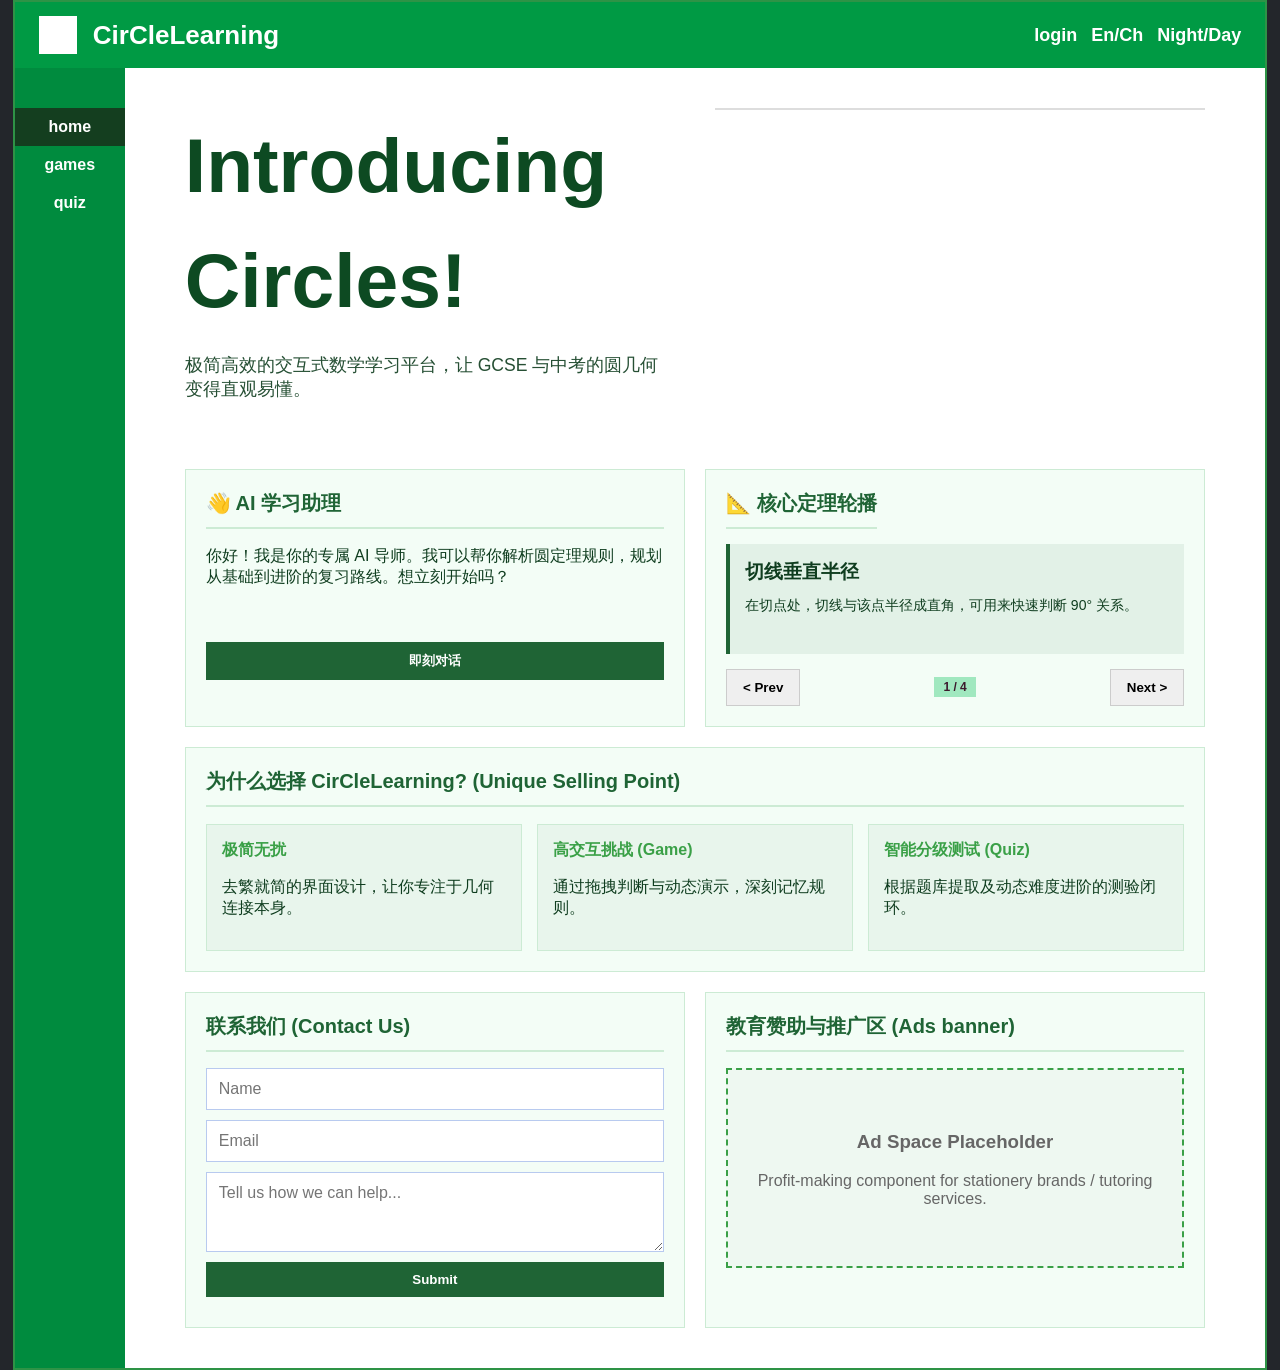
==== commit 11c66ec5: "style: unify HTML UI with green template style and reorganize file structure" ====
--- a/index.html
+++ b/index.html
@@ -1,161 +1,181 @@
-<!DOCTYPE html>
-<!---1-->
+<!doctype html>
 <html lang="zh-CN">
 <head>
-    <meta charset="UTF-8">
-    <meta name="viewport" content="width=device-width, initial-scale=1.0, user-scalable=no, viewport-fit=cover">
-    <title>圆几何探险 · 定理工坊（满分优化版）</title>
-    <link rel="stylesheet" href="index.css">
+  <meta charset="UTF-8" />
+  <meta name="viewport" content="width=device-width, initial-scale=1.0" />
+  <title>Circle Geometry Studio - 首页</title>
+  <link rel="stylesheet" href="styles/template.css" />
+  <!-- GeoGebra API from remote component -->
+  <script src="https://www.geogebra.org/apps/deployggb.js"></script>
 </head>
-<body>
-    <div id="levelThemeBg"></div>
-<div class="game-container">
-    <header class="game-header">
-        <h1 id="gameTitle">⚡ 圆几何探险 · 定理游乐园 ⚡</h1>
-        <div class="score-board">
-            <span id="totalScoreText">🏆 总得分：0</span>
-            <span id="starCount">⭐ 0/15</span>
-        </div>
-        <div class="control-group">
-            <button id="howToPlayBtn">📖 玩法说明</button>
-            <button id="aiHintBtn">✨ AI提示</button>
-            <button id="contrastBtn">🎨 高对比度</button>
-            <select id="langSelect">
-                <option value="zh" selected>🇨🇳 中文</option>
-                <option value="en">🇬🇧 English</option>
-            </select>
-        </div>
-    </header>
+<body class="doc_page">
+  <div class="doc_container">
+    <div class="doc_top_bar">
+      <div class="top_brand">
+        <div class="top_logo_square"></div>
+        <div class="top_title">CirCleLearning</div>
+      </div>
+      <div class="top_actions">
+        <span>login</span>
+        <button id="toggle_lang">En/Ch</button>
+        <button id="toggle_mode">Night/Day</button>
+      </div>
+    </div>
+    
+    <div class="doc_layout">
+      <aside class="doc_sidebar">
+        <a href="index.html" class="doc_nav_item active">home</a>
+        <a href="game.html" class="doc_nav_item">games</a>
+        <a href="quiz.html" class="doc_nav_item">quiz</a>
+      </aside>
 
-    <div id="levelSelect" class="level-select">
-        <h2 id="selectTitle">🗺️ 选择关卡 · 开启几何之旅</h2>
-       <div class="explore-hub" id="exploreHub">
-    <div class="hero-panel today-panel">
-        <div class="hero-badge" id="todayBadge">📅 今日挑战</div>
-        <h3 id="todayTitle">角度观察</h3>
-        <p id="todayDesc">观察同弧对应的圆心角与圆周角关系</p>
-        <button id="todayChallengeBtn">开始挑战</button>
-    </div>
-
-    <div class="hero-panel progress-panel">
-        <div class="hero-badge" id="progressBadge">📊 学习进度</div>
-        <div class="progress-stats">
-            <div class="progress-item">
-                <span class="progress-label" id="levelProgressLabel">已通关</span>
-                <strong id="levelProgressText">0 / 5</strong>
-            </div>
-            <div class="progress-item">
-                <span class="progress-label" id="starProgressLabel">获得星星</span>
-                <strong id="starProgressText">0 / 15</strong>
-            </div>
-        </div>
-        <div class="progress-bar">
-            <div class="progress-fill" id="progressFill"></div>
-        </div>
-        <div class="progress-tip" id="progressTip">💡 完成所有关卡解锁终极挑战！</div>
-    </div>
-
-    <div class="hero-panel guide-panel">
-        <div class="hero-badge" id="guideBadge">📖 快速指南</div>
-        <ul class="quick-guide">
-            <li id="guideItem1">拖动圆上的点探索规律</li>
-            <li id="guideItem2">观察角度变化并发现关系</li>
-            <li id="guideItem3">完成挑战获得星星奖励</li>
-        </ul>
-    </div>
-</div>
-
-<div class="level-path-strip" id="levelPathStrip">
-    <span class="path-node active" id="pathNode0">关卡 1</span>
-    <span class="path-line"></span>
-    <span class="path-node" id="pathNode1">关卡 2</span>
-    <span class="path-line"></span>
-    <span class="path-node" id="pathNode2">关卡 3</span>
-    <span class="path-line"></span>
-    <span class="path-node" id="pathNode3">关卡 4</span>
-    <span class="path-line"></span>
-    <span class="path-node" id="pathNode4">关卡 5</span>
-</div>
-        <div class="level-grid" id="levelGrid"></div>
-
-        <div class="footer-rich">
-            <div class="achievements-compact">
-                <div class="compact-header">
-                    <span id="achievementsTitle">🏆 成就系统</span>
-                    <span class="stars-progress-small" id="starsTotalDisplay">⭐ 0/15</span>
-                </div>
-                <div class="compact-grid" id="achievementsList"></div>
-                <div class="next-achievement-hint" id="nextAchievementHint"></div>
-            </div>
-            <div class="fun-facts-side">
-                <div class="fun-facts-header" id="funFactsHeader">📐 几何趣味知识</div>
-                <div class="fun-fact-content" id="sideFact">
-                    你知道吗？泰勒斯发现半圆所对的圆周角永远是90°。
-                </div>
-                <div class="scoring-rules" id="scoringRulesPanel">
-                    <div class="scoring-header" id="scoringHeader">🎯 得分规则</div>
-                    <ul class="scoring-list" id="scoringList">
-                        <li>✅ 基础完成: <strong>60分</strong></li>
-                        <li>🔍 探索互动 (≥20次拖动): <strong>20分</strong></li>
-                        <li>🎯 精准挑战 (完美定理): <strong>20分</strong></li>
-                        <li>⭐ 每关满分: <strong>100分 → 3星</strong></li>
-                    </ul>
-                </div>
-            </div>
-        </div>
-    </div>
-
-    <div id="gameScreen" class="game-screen hidden">
-        <div class="game-top">
-            <button id="backBtn">↩️ 返回</button>
-            <h3 id="levelTitle">关卡1</h3>
-            <div class="level-info">
-                <span id="currentScore">🎯 得分：0</span>
-                <span id="levelStar">☆☆☆</span>
-            </div>
+      <article class="doc_main">
+        <div class="intro_layout">
+          <div class="intro_text">
+            <h1>Introducing</h1>
+            <h1>Circles!</h1>
+            <p style="margin-top: 15px; font-size: 1.1rem; opacity: 0.9;" data-zh="极简高效的交互式数学学习平台，让 GCSE 与中考的圆几何变得直观易懂。" data-en="A minimalist interactive math-learning platform making GCSE circle geometry highly visual and intuitive.">
+               极简高效的交互式数学学习平台，让 GCSE 与中考的圆几何变得直观易懂。
+            </p>
+          </div>
+          <div class="intro_image">
+            <!-- GeoGebra Applet Container -->
+            <div id="ggb-element" style="width: 100%; border: 1px solid #ddd; background: #fff;"></div>
+          </div>
         </div>
 
-        <div class="mission-box">
-            <h4 id="missionTitle">📌 任务</h4>
-            <p id="missionDesc">拖动点完成挑战</p>
+        <!-- Document Requirements Sections Begin Here -->
+        <div class="homepage_content" style="margin-top: 50px;">
+          <!-- Content Grid 1: AI Greeting & Slide Show -->
+          <div class="content_grid">
+            <section class="card">
+              <h2 data-zh="👋 AI 学习助理" data-en="👋 AI Greeting / Chatbot">👋 AI 学习助理</h2>
+              <p style="min-height: 80px;" data-zh="你好！我是你的专属 AI 导师。我可以帮你解析圆定理规则，规划从基础到进阶的复习路线。想立刻开始吗？" data-en="Hello! I am your AI tutor. I can interpret circle rules and build your path from basics to advanced. Ready?">
+                你好！我是你的专属 AI 导师。我可以帮你解析圆定理规则，规划从基础到进阶的复习路线。想立刻开始吗？
+              </p>
+              <button class="btn btn_primary" style="width: 100%; border-radius: 0;" data-zh="即刻对话" data-en="Start Chat">即刻对话</button>
+            </section>
+
+            <section class="card">
+              <div class="slider_ctrl" style="margin-top: 0; margin-bottom: 15px;">
+                <h2 style="margin: 0;" data-zh="📐 核心定理轮播 (Slide show)" data-en="📐 Circle Rules (Slide show)">📐 核心定理轮播</h2>
+              </div>
+              <div class="rule_box">
+                <h3 id="rule_title" style="margin: 0 0 10px 0;"></h3>
+                <p id="rule_text" style="margin: 0; font-size: 14px; line-height: 1.5;"></p>
+              </div>
+              <div class="slider_controls">
+                <button id="prev_rule" class="btn" style="border:1px solid #ccc; border-radius:0;">&lt; Prev</button>
+                <span id="rule_counter" class="badge">1 / 4</span>
+                <button id="next_rule" class="btn" style="border:1px solid #ccc; border-radius:0;">Next &gt;</button>
+              </div>
+            </section>
+          </div>
+
+          <!-- USP Section -->
+          <section class="card usp_section" style="margin-top: 20px;">
+            <h2 data-zh="为什么选择 CirCleLearning? (Unique Selling Point)" data-en="Why CirCleLearning? (USP)">为什么选择 CirCleLearning? (Unique Selling Point)</h2>
+            <div class="usp_grid">
+              <div class="usp_item">
+                <h3 data-zh="极简无扰" data-en="Minimalism">极简无扰</h3>
+                <p data-zh="去繁就简的界面设计，让你专注于几何连接本身。" data-en="Clutter-free design focused on core geometric connections.">去繁就简的界面设计，让你专注于几何连接本身。</p>
+              </div>
+              <div class="usp_item">
+                <h3 data-zh="高交互挑战 (Game)" data-en="Interactive Game">高交互挑战 (Game)</h3>
+                <p data-zh="通过拖拽判断与动态演示，深刻记忆规则。" data-en="Remember rules through dragging, testing and visual motions.">通过拖拽判断与动态演示，深刻记忆规则。</p>
+              </div>
+              <div class="usp_item">
+                <h3 data-zh="智能分级测试 (Quiz)" data-en="Level-based Quiz">智能分级测试 (Quiz)</h3>
+                <p data-zh="根据题库提取及动态难度进阶的测验闭环。" data-en="Dynamic difficulty quizzes using a built-in question bank.">根据题库提取及动态难度进阶的测验闭环。</p>
+              </div>
+            </div>
+          </section>
+
+          <!-- Content Grid 2: Contact Form & Ads Banner -->
+          <div class="content_grid" style="margin-top: 20px;">
+            <section class="card">
+              <h2 data-zh="联系我们 (Contact Us)" data-en="Contact Us">联系我们 (Contact Us)</h2>
+              <form id="contact_form" class="form_grid">
+                <input type="text" placeholder="Name" required />
+                <input type="email" placeholder="Email" required />
+                <textarea placeholder="Tell us how we can help..." style="min-height: 80px;" required></textarea>
+                <button type="submit" class="btn btn_primary" style="border-radius: 0;">Submit</button>
+                <p id="contact_status" style="margin: 0; font-size: 13px;"></p>
+              </form>
+            </section>
+            
+            <section class="card ads_card">
+              <h2 data-zh="教育赞助与推广区 (Ads banner)" data-en="Sponsorship & Ads banner">教育赞助与推广区 (Ads banner)</h2>
+              <div class="ad_placeholder">
+                <div>
+                  <h3>Ad Space Placeholder</h3>
+                  <p>Profit-making component for stationery brands / tutoring services.</p>
+                </div>
+              </div>
+            </section>
+          </div>
         </div>
 
-        <div class="canvas-container">
-            <canvas id="gameCanvas" width="800" height="600"></canvas>
-            <div id="popFeedback" class="pop-feedback hidden">+10</div>
-        </div>
+      </article>
+    </div>
+  </div>
+  <script src="assets/app.js"></script>
+  <script>
+    // Initialize GeoGebra Applet
+    var parameters = {
+      "id": "ggbApplet",
+      "width": 600,
+      "height": 450,
+      "appName": "geometry",
+      "perspective": "G",
+      "showMenuBar": false,
+      "showAlgebraInput": false,
+      "showToolBar": false,
+      "showResetIcon": true,
+      "enableLabelDrags": false,
+      "enableShiftDragZoom": true,
+      "enableRightClick": false,
+      "showZoomButtons": true,
+      "useBrowserForJS": false,
+      "language": "zh",
+      "appletOnLoad": function(api) {
+        // Draw Coordinate Center
+        api.evalCommand("O = (0,0)");
+        api.evalCommand("SetCaption(O, \"圆心\")");
+        api.evalCommand("ShowLabel(O, true)");
+        
+        // Draw Circle
+        api.evalCommand("c = Circle(O, 3)");
+        api.evalCommand("SetColor(c, 0, 154, 68)"); // Green color
+        api.evalCommand("SetLineThickness(c, 4)");
 
-        <div class="info-box">
-            <div id="theoremDesc" class="theorem-box">📐 定理展示</div>
-            <div id="aiHintBox" class="hint-box hidden"></div>
-            <div class="data-panel" id="dataDisplay"></div>
-            <div class="btn-group">
-                <button id="submitBtn">✅ 提交挑战</button>
-                <button id="resetLevelBtn">🔄 重置关卡</button>
-            </div>
-        </div>
-    </div>
+        // Draw a Point on circle
+        api.evalCommand("A = Point(c)");
+        api.evalCommand("SetCaption(A, \"切点\")");
+        api.evalCommand("ShowLabel(A, true)");
 
-    <div id="resultModal" class="modal hidden">
-        <div class="modal-content">
-            <h2 id="resultTitle">🎉 关卡完成 🎉</h2>
-            <div id="resultStar">⭐⭐⭐</div>
-            <p id="resultScore">🏅 最终得分：100</p>
-            <p id="resultDesc">✨ 恭喜你完成挑战 ✨</p>
-            <button id="nextLevelBtn">🚀 下一关</button>
-            <button id="backToSelectBtn">🗂️ 返回关卡选择</button>
-        </div>
-    </div>
+        // Draw Radius
+        api.evalCommand("r = Segment(O, A)");
+        api.evalCommand("SetColor(r, 0, 0, 255)"); // Blue radius
+        api.evalCommand("SetLineThickness(r, 3)");
 
-    <div id="ruleModal" class="modal hidden">
-        <div class="modal-content">
-            <span class="close">&times;</span>
-            <h2 id="ruleTitle">🎈 玩法说明</h2>
-            <div id="ruleContent"></div>
-        </div>
-    </div>
-</div>
+        // Draw Tangent
+        api.evalCommand("t = Tangent(A, c)");
+        api.evalCommand("SetColor(t, 255, 0, 0)"); // Red tangent
+        api.evalCommand("SetLineThickness(t, 3)");
 
-<script src="index.js"></script>
+        // Draw angle between radius and tangent to prove 90 degrees
+        api.evalCommand("B = A + (y(A), -x(A))"); 
+        api.evalCommand("alpha = Angle(O, A, B)");
+        api.evalCommand("SetColor(alpha, 0, 0, 0)");
+      }
+    };
+    
+    // Inject the applet into the page after DOM is ready
+    var applet = new GGBApplet(parameters, true);
+    window.addEventListener("load", function() {
+        applet.inject('ggb-element');
+    });
+  </script>
 </body>
-</html>+</html>
--- a/styles/template.css
+++ b/styles/template.css
@@ -0,0 +1,637 @@
+:root {
+  --theme_color: #1f6435;
+  --sub_color: #3aa047;
+  --highlight_color: #a0e8bf;
+  --bg_color: #ffffff;
+  --bg_color_night: #1a2f23;
+  --text_color: #0f3d1f;
+  --text_color_night: #e6f7ea;
+  --card_color: #f3fdf6;
+  --card_color_night: #112618;
+  --line_color: #ccebd4;
+  --line_color_night: #2d5e38;
+}
+
+* {
+  box-sizing: border-box;
+  border-radius: 0 !important;
+}
+
+body {
+  margin: 0;
+  font-family: "Trebuchet MS", "Segoe UI", sans-serif;
+  background:
+    radial-gradient(circle at 20% 12%, rgba(68, 113, 194, 0.2), transparent 40%),
+    radial-gradient(circle at 80% 88%, rgba(232, 160, 191, 0.18), transparent 42%),
+    var(--bg_color);
+  color: var(--text_color);
+}
+
+body.night {
+  background:
+    radial-gradient(circle at 20% 12%, rgba(68, 113, 194, 0.15), transparent 40%),
+    radial-gradient(circle at 80% 88%, rgba(232, 160, 191, 0.14), transparent 42%),
+    var(--bg_color_night);
+  color: var(--text_color_night);
+}
+
+a {
+  color: inherit;
+  text-decoration: none;
+}
+
+.site_header {
+  position: sticky;
+  top: 0;
+  z-index: 10;
+  background: linear-gradient(90deg, var(--theme_color), var(--sub_color));
+  color: #fff;
+  border-bottom: 3px solid #08214d;
+}
+
+.header_inner {
+  width: min(1180px, 92vw);
+  margin: 0 auto;
+  display: flex;
+  align-items: center;
+  justify-content: space-between;
+  gap: 14px;
+  padding: 14px 0;
+}
+
+.brand {
+  display: flex;
+  align-items: center;
+  gap: 10px;
+  font-weight: 800;
+  letter-spacing: 0.2px;
+}
+
+.brand img {
+  width: 36px;
+  height: 36px;
+}
+
+.header_tools {
+  display: flex;
+  align-items: center;
+  gap: 10px;
+}
+
+.btn {
+  border: 0;
+  border-radius: 999px;
+  padding: 10px 16px;
+  font-weight: 700;
+  cursor: pointer;
+  transition: transform 0.2s ease, opacity 0.2s ease;
+}
+
+.btn:hover {
+  transform: translateY(-1px);
+}
+
+.btn_primary {
+  background: var(--theme_color);
+  color: #fff;
+}
+
+.btn_secondary {
+  background: var(--sub_color);
+  color: #fff;
+}
+
+.btn_ghost {
+  background: #fff;
+  color: var(--theme_color);
+}
+
+body.night .btn_ghost {
+  background: #2b1d57;
+  color: #fff;
+}
+
+.page_main {
+  width: min(1180px, 92vw);
+  margin: 22px auto 46px;
+  display: grid;
+  gap: 18px;
+}
+
+.hero {
+  display: grid;
+  grid-template-columns: 1.05fr 0.95fr;
+  gap: 18px;
+  background: var(--card_color);
+  border: 1px solid var(--line_color);
+  border-radius: 20px;
+  padding: 24px;
+}
+
+body.night .hero,
+body.night .panel,
+body.night .contact_box,
+body.night .rule_show,
+body.night .value_card,
+body.night .challenge_card,
+body.night .quiz_card {
+  background: var(--card_color_night);
+  border-color: var(--line_color_night);
+}
+
+.hero h1 {
+  margin: 0;
+  font-size: clamp(34px, 4vw, 56px);
+  line-height: 1.05;
+  color: var(--theme_color);
+}
+
+body.night .hero h1,
+body.night .rule_show h2,
+body.night .panel h2,
+body.night .value_card h3,
+body.night .challenge_card h3,
+body.night .quiz_card h3 {
+  color: #8fb5ff;
+}
+
+.hero p {
+  margin: 10px 0 0;
+  font-size: clamp(16px, 1.6vw, 20px);
+  line-height: 1.45;
+}
+
+.hero_actions {
+  display: flex;
+  flex-wrap: wrap;
+  gap: 10px;
+  margin-top: 20px;
+}
+
+.hero_media {
+  border-radius: 16px;
+  border: 1px solid var(--line_color);
+  overflow: hidden;
+  background: #fff;
+}
+
+.hero_media img {
+  width: 100%;
+  height: 100%;
+  object-fit: cover;
+  display: block;
+}
+
+.grid_two {
+  display: grid;
+  grid-template-columns: 1fr 1fr;
+  gap: 18px;
+}
+
+.panel,
+.rule_show,
+.contact_box,
+.value_card,
+.challenge_card,
+.quiz_card {
+  border: 1px solid var(--line_color);
+  border-radius: 16px;
+  background: var(--card_color);
+  padding: 20px;
+}
+
+.panel h2,
+.rule_show h2,
+.contact_box h2,
+.section_title {
+  margin: 0;
+  color: var(--theme_color);
+  font-size: clamp(24px, 2.4vw, 34px);
+}
+
+.rule_item {
+  margin-top: 14px;
+  padding: 14px;
+  border-radius: 12px;
+  border: 1px dashed var(--sub_color);
+  background: rgba(68, 113, 194, 0.08);
+  min-height: 126px;
+}
+
+body.night .rule_item {
+  background: rgba(143, 181, 255, 0.12);
+}
+
+.rule_item h3 {
+  margin: 0;
+  font-size: 20px;
+}
+
+.rule_item p {
+  margin: 10px 0 0;
+  line-height: 1.5;
+}
+
+.slider_ctrl {
+  margin-top: 12px;
+  display: flex;
+  align-items: center;
+  justify-content: space-between;
+}
+
+.badge {
+  display: inline-block;
+  padding: 3px 9px;
+  border-radius: 999px;
+  background: var(--highlight_color);
+  color: #3c1a2d;
+  font-size: 12px;
+  font-weight: 700;
+}
+
+.value_grid {
+  display: grid;
+  grid-template-columns: repeat(3, minmax(0, 1fr));
+  gap: 14px;
+}
+
+.value_card h3,
+.challenge_card h3,
+.quiz_card h3 {
+  margin: 0 0 8px;
+  font-size: 20px;
+  color: var(--theme_color);
+}
+
+.value_card p,
+.challenge_card p,
+.quiz_card p {
+  margin: 0;
+  line-height: 1.45;
+}
+
+.form_grid {
+  margin-top: 14px;
+  display: grid;
+  gap: 10px;
+}
+
+label {
+  font-size: 14px;
+  font-weight: 700;
+}
+
+input,
+textarea,
+select {
+  width: 100%;
+  border: 1px solid #b8caef;
+  border-radius: 10px;
+  padding: 11px 12px;
+  font: inherit;
+}
+
+body.night input,
+body.night textarea,
+body.night select {
+  border-color: #5f4e9f;
+  background: #2a1d54;
+  color: #f7f9ff;
+}
+
+textarea {
+  min-height: 110px;
+  resize: vertical;
+}
+
+.page_footer {
+  width: min(1180px, 92vw);
+  margin: 0 auto 34px;
+  color: #4f6491;
+  font-size: 14px;
+}
+
+body.night .page_footer {
+  color: #a9b9ea;
+}
+
+.status_ok {
+  color: #0f8c4a;
+  font-weight: 700;
+}
+
+.status_bad {
+  color: #9f2439;
+  font-weight: 700;
+}
+
+@media (max-width: 980px) {
+  .hero {
+    grid-template-columns: 1fr;
+  }
+
+  .grid_two,
+  .value_grid {
+    grid-template-columns: 1fr;
+  }
+}
+
+/* Development document layout: green top bar + deep green side nav + square corners. */
+.doc_page {
+  background: #23262b;
+}
+
+.doc_container {
+  width: min(1280px, 98vw);
+  margin: 0 auto;
+  background: #f1f1f1;
+  border: 2px solid #2e9346;
+  border-radius: 0;
+  overflow: hidden;
+}
+
+.doc_top_bar {
+  height: 66px;
+  background: #009a44;
+  display: flex;
+  align-items: center;
+  justify-content: space-between;
+  padding: 0 24px;
+  color: white;
+}
+
+.top_brand {
+  display: flex;
+  align-items: center;
+  gap: 16px;
+}
+
+.top_logo_square {
+  width: 38px;
+  height: 38px;
+  background: white;
+}
+
+.top_title {
+  font-size: 26px;
+  font-weight: bold;
+}
+
+.top_actions {
+  display: flex;
+  align-items: center;
+  gap: 14px;
+  font-size: 18px;
+  font-weight: bold;
+}
+
+.top_actions span,
+.top_actions button {
+  color: white;
+  background: none;
+  border: none;
+  font: inherit;
+  cursor: pointer;
+  padding: 0;
+}
+
+.doc_layout {
+  display: grid;
+  grid-template-columns: 110px 1fr;
+  min-height: calc(100vh - 66px);
+}
+
+.doc_sidebar {
+  background: #008b3e;
+  padding-top: 40px;
+}
+
+.doc_nav_item {
+  display: block;
+  width: 100%;
+  padding: 10px 0;
+  border: 0;
+  background: transparent;
+  color: white;
+  text-align: center;
+  font-size: 16px;
+  font-weight: bold;
+  cursor: pointer;
+}
+
+.doc_nav_item.active {
+  background: #143e1f;
+}
+
+.doc_main {
+  background: #ffffff;
+  padding: 40px 60px;
+}
+
+.intro_layout {
+  display: grid;
+  grid-template-columns: 1fr 1fr;
+  gap: 40px;
+  align-items: flex-start;
+}
+
+.intro_text h1 {
+  margin: 0;
+  font-size: clamp(60px, 6vw, 90px);
+  color: #0d4a22;
+  font-weight: bold;
+  line-height: 1.5;
+}
+
+.intro_image img {
+  width: 100%;
+  border: 1px solid #ddd;
+}
+
+/* Homepage Document Features Style */
+.homepage_content {
+  display: flex;
+  flex-direction: column;
+}
+
+.content_grid {
+  display: grid;
+  grid-template-columns: 1fr 1fr;
+  gap: 20px;
+}
+
+@media (max-width: 900px) {
+  .content_grid, .intro_layout {
+    grid-template-columns: 1fr;
+  }
+}
+
+.card {
+  background: var(--card_color);
+  border: 1px solid var(--line_color);
+  padding: 20px;
+  color: var(--text_color);
+}
+
+body.night .card {
+  background: var(--card_color_night);
+  border-color: var(--line_color_night);
+  color: var(--text_color_night);
+}
+
+.card h2 {
+  margin-top: 0;
+  color: var(--theme_color);
+  font-size: 20px;
+  border-bottom: 2px solid var(--line_color);
+  padding-bottom: 10px;
+}
+
+.rule_box {
+  background: rgba(31, 100, 53, 0.08);
+  padding: 15px;
+  min-height: 110px;
+  border-left: 4px solid var(--theme_color);
+}
+
+body.night .rule_box {
+  background: rgba(160, 232, 191, 0.1);
+}
+
+.slider_controls {
+  display: flex;
+  justify-content: space-between;
+  margin-top: 15px;
+  align-items: center;
+}
+
+.usp_grid {
+  display: grid;
+  grid-template-columns: repeat(3, 1fr);
+  gap: 15px;
+  margin-top: 15px;
+}
+
+@media (max-width: 768px) {
+  .usp_grid {
+    grid-template-columns: 1fr;
+  }
+}
+
+.usp_item {
+  background: rgba(31, 100, 53, 0.05);
+  padding: 15px;
+  border: 1px solid var(--line_color);
+}
+
+body.night .usp_item {
+  background: rgba(160, 232, 191, 0.05);
+  border-color: var(--line_color_night);
+}
+
+.usp_item h3 {
+  margin: 0 0 10px 0;
+  font-size: 16px;
+  color: var(--sub_color);
+}
+
+.ad_placeholder {
+  background: rgba(0, 0, 0, 0.02);
+  border: 2px dashed var(--sub_color);
+  height: 200px;
+  display: flex;
+  align-items: center;
+  justify-content: center;
+  text-align: center;
+  color: #666;
+  padding: 20px;
+}
+
+body.night .ad_placeholder {
+  background: rgba(255, 255, 255, 0.02);
+  color: #bbb;
+}
+
+.doc_title {
+  margin: 0;
+  font-size: clamp(38px, 4.2vw, 64px);
+  line-height: 1.06;
+  color: #1f6435;
+  font-weight: 900;
+}
+
+.doc_lead {
+  margin: 10px 0 0;
+  font-size: clamp(15px, 1.3vw, 26px);
+  line-height: 1.42;
+  max-width: 960px;
+}
+
+.doc_grid {
+  margin-top: 18px;
+  display: grid;
+  grid-template-columns: 1fr 1fr;
+  gap: 10px;
+}
+
+.doc_card {
+  background: #f7f7f7;
+  border: 1px solid #d4d4d4;
+  border-radius: 0;
+  padding: 12px;
+}
+
+.doc_card h3 {
+  margin: 0 0 8px;
+  font-size: 34px;
+  line-height: 1.03;
+  color: #1f6435;
+}
+
+.doc_card ul {
+  margin: 0;
+  padding-left: 18px;
+  line-height: 1.4;
+  font-size: 12px;
+}
+
+.doc_block {
+  margin-top: 12px;
+  background: #f7f7f7;
+  border: 1px solid #d4d4d4;
+  border-radius: 0;
+  padding: 10px;
+}
+
+.doc_block h3 {
+  margin: 0 0 8px;
+  color: #1f6435;
+  font-size: 16px;
+}
+
+.doc_code {
+  margin: 0;
+  background: #eef3ef;
+  border: 1px solid #d2ddd4;
+  border-radius: 0;
+  padding: 10px;
+  font-size: 12px;
+  line-height: 1.35;
+  overflow-x: auto;
+}
+
+@media (max-width: 900px) {
+  .doc_layout {
+    grid-template-columns: 1fr;
+  }
+
+  .doc_sidebar {
+    display: grid;
+    grid-template-columns: repeat(2, minmax(0, 1fr));
+    padding-top: 0;
+  }
+
+  .doc_grid {
+    grid-template-columns: 1fr;
+  }
+}
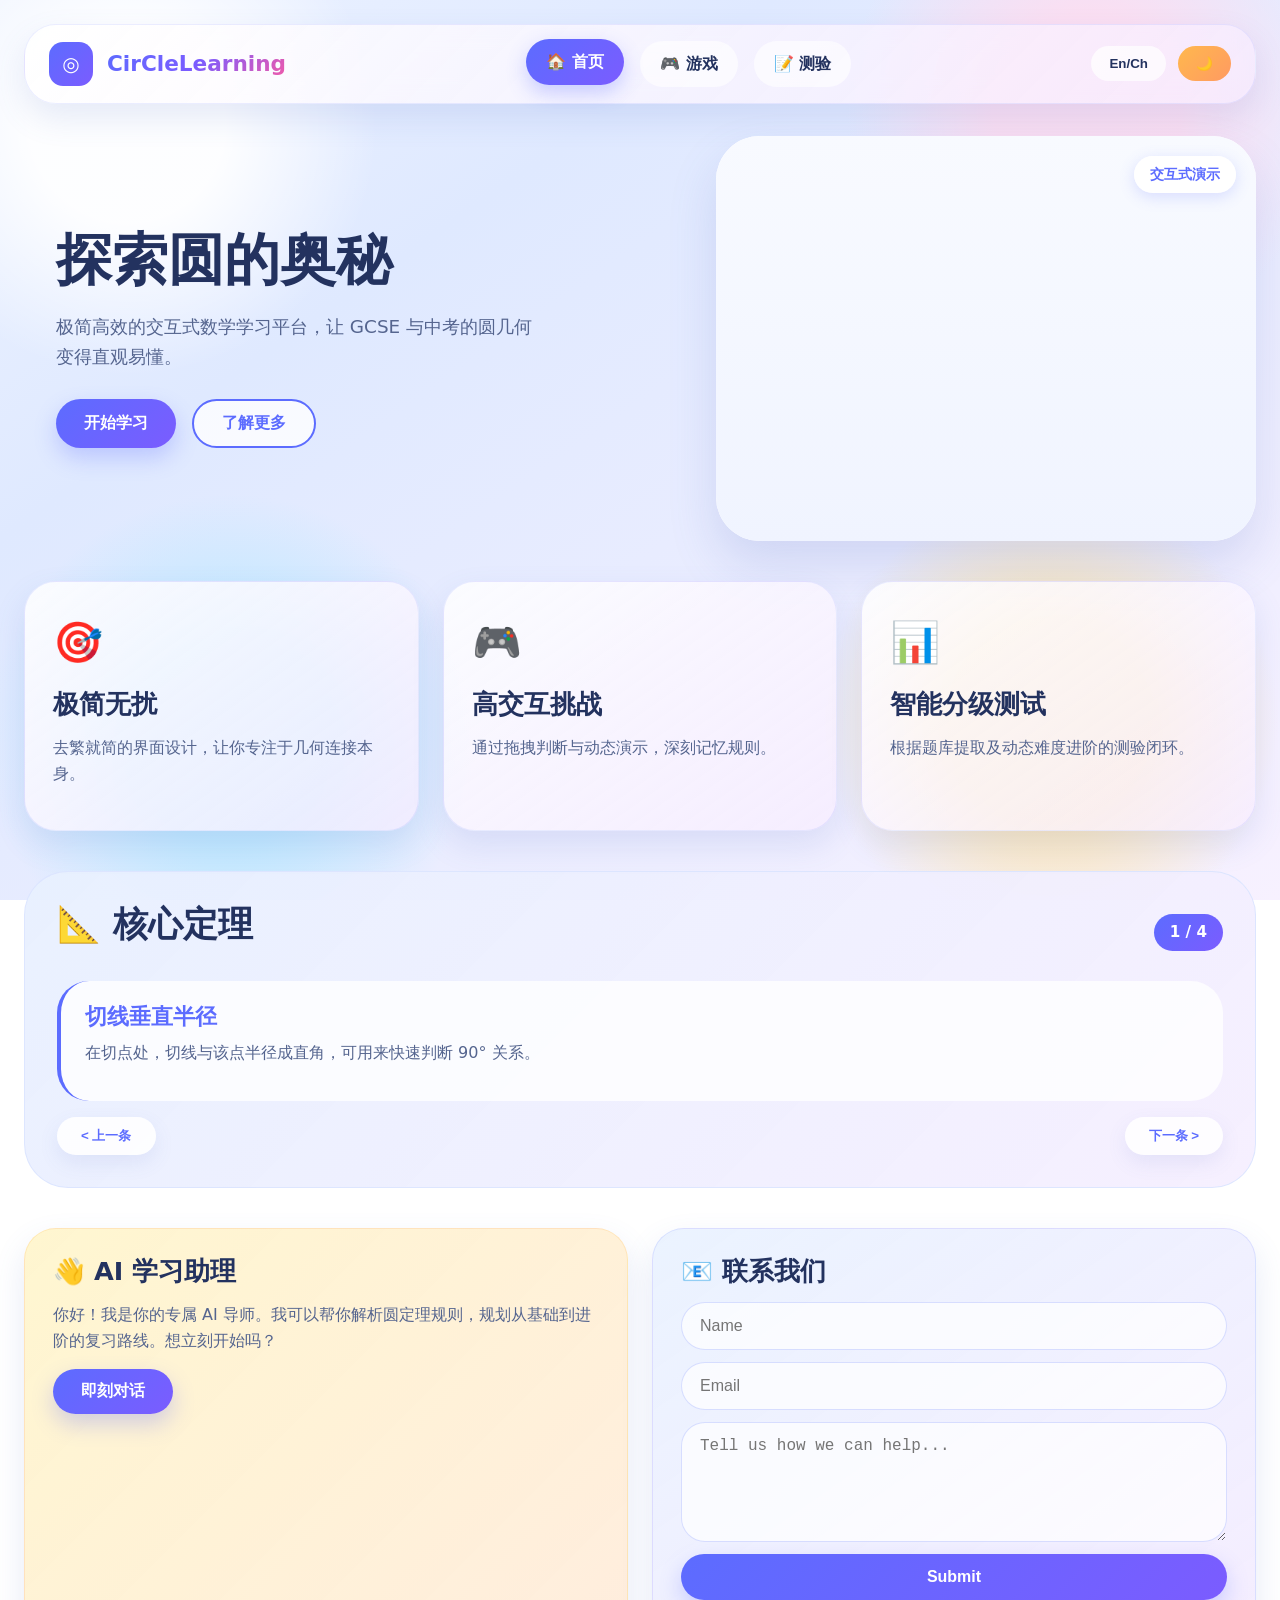
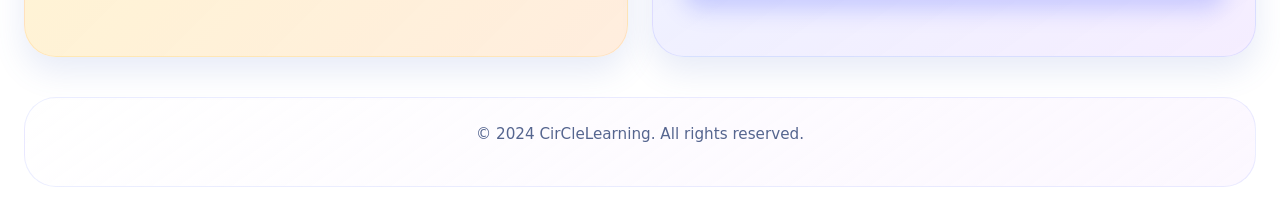
==== commit 2aa47fcb: "Unified theme across all pages: - Created comprehensive template.css with design system (colors, typ" ====
--- a/index.html
+++ b/index.html
@@ -3,125 +3,351 @@
 <head>
   <meta charset="UTF-8" />
   <meta name="viewport" content="width=device-width, initial-scale=1.0" />
-  <title>Circle Geometry Studio - 首页</title>
+  <title>Circle Geometry Studio - 圆几何学习平台</title>
   <link rel="stylesheet" href="styles/template.css" />
-  <!-- GeoGebra API from remote component -->
   <script src="https://www.geogebra.org/apps/deployggb.js"></script>
+  <style>
+    /* Page-specific styles */
+    .hero-section {
+      display: grid;
+      grid-template-columns: 1.1fr 0.9fr;
+      gap: 32px;
+      align-items: center;
+      margin-bottom: 40px;
+    }
+
+    .hero-text {
+      padding: 32px;
+    }
+
+    .hero-text h1 {
+      margin-bottom: 20px;
+    }
+
+    .hero-text p {
+      font-size: var(--font-size-lg);
+      max-width: 480px;
+    }
+
+    .hero-actions {
+      display: flex;
+      gap: 16px;
+      flex-wrap: wrap;
+      margin-top: 28px;
+    }
+
+    .hero-visual {
+      position: relative;
+      border-radius: var(--radius-xl);
+      overflow: hidden;
+      box-shadow: var(--shadow-lg);
+      background: white;
+    }
+
+    .geogebra-wrapper {
+      position: relative;
+      width: 100%;
+      padding-bottom: 75%;
+      overflow: hidden;
+      background: linear-gradient(180deg, #f8faff, #f0f4ff);
+    }
+
+    #ggb-element {
+      position: absolute;
+      top: 0;
+      left: 0;
+      width: 100%;
+      height: 100%;
+      border: none;
+    }
+
+    .visual-badge {
+      position: absolute;
+      top: 20px;
+      right: 20px;
+      z-index: 2;
+      padding: 8px 16px;
+      border-radius: 999px;
+      background: rgba(255,255,255,0.95);
+      font-size: var(--font-size-xs);
+      font-weight: 700;
+      color: var(--theme-primary);
+      box-shadow: 0 4px 16px rgba(92, 108, 255, 0.2);
+      backdrop-filter: blur(8px);
+    }
+
+    .features-grid {
+      display: grid;
+      grid-template-columns: repeat(auto-fit, minmax(300px, 1fr));
+      gap: 24px;
+      margin-bottom: 40px;
+    }
+
+    .feature-card {
+      position: relative;
+      overflow: hidden;
+    }
+
+    .feature-card::before {
+      content: "";
+      position: absolute;
+      top: -20px;
+      right: -20px;
+      width: 100px;
+      height: 100px;
+      border-radius: 50%;
+      opacity: 0.15;
+    }
+
+    .feature-card:nth-child(1)::before { background: var(--theme-primary); }
+    .feature-card:nth-child(2)::before { background: var(--theme-pink); }
+    .feature-card:nth-child(3)::before { background: var(--theme-gold); }
+
+    .feature-icon {
+      font-size: 2.5rem;
+      margin-bottom: 16px;
+    }
+
+    .rules-section {
+      padding: 32px;
+      border-radius: var(--radius-xl);
+      background: linear-gradient(135deg, rgba(232,240,255,0.96), rgba(245,238,255,0.92));
+      border: 1px solid rgba(220,229,255,0.96);
+      margin-bottom: 40px;
+    }
+
+    .rules-header {
+      display: flex;
+      justify-content: space-between;
+      align-items: center;
+      margin-bottom: 20px;
+    }
+
+    .rule-counter {
+      padding: 6px 16px;
+      border-radius: 999px;
+      background: linear-gradient(135deg, var(--theme-primary), var(--theme-secondary));
+      color: white;
+      font-size: var(--font-size-sm);
+      font-weight: 700;
+    }
+
+    .rule-content {
+      min-height: 120px;
+      padding: 24px;
+      border-radius: var(--radius-lg);
+      background: rgba(255,255,255,0.8);
+      border-left: 4px solid var(--theme-primary);
+      margin-bottom: 16px;
+    }
+
+    .rule-title {
+      font-size: var(--font-size-xl);
+      font-weight: 800;
+      color: var(--theme-primary);
+      margin: 0 0 10px;
+    }
+
+    .rule-text {
+      color: var(--text-secondary);
+      line-height: 1.6;
+      margin: 0;
+    }
+
+    .slider-controls {
+      display: flex;
+      justify-content: space-between;
+      align-items: center;
+    }
+
+    .slider-btn {
+      padding: 10px 24px;
+      border: none;
+      border-radius: 999px;
+      background: rgba(255,255,255,0.9);
+      color: var(--theme-primary);
+      font-weight: 600;
+      cursor: pointer;
+      transition: all var(--transition-normal);
+      box-shadow: var(--shadow-sm);
+    }
+
+    .slider-btn:hover {
+      background: var(--theme-primary);
+      color: white;
+      transform: translateY(-2px);
+    }
+
+    .ai-section {
+      display: grid;
+      grid-template-columns: 1fr 1fr;
+      gap: 24px;
+      margin-bottom: 40px;
+    }
+
+    .contact-form {
+      display: flex;
+      flex-direction: column;
+      gap: 12px;
+    }
+
+    .contact-form button {
+      padding: 14px;
+      border-radius: var(--radius-md);
+    }
+
+    @media (max-width: 1024px) {
+      .hero-section {
+        grid-template-columns: 1fr;
+      }
+
+      .hero-visual {
+        order: -1;
+      }
+
+      .ai-section {
+        grid-template-columns: 1fr;
+      }
+    }
+
+    @media (max-width: 768px) {
+      .hero-text h1 {
+        font-size: clamp(1.8rem, 6vw, 2.5rem);
+      }
+
+      .hero-actions {
+        justify-content: center;
+      }
+    }
+  </style>
 </head>
-<body class="doc_page">
-  <div class="doc_container">
-    <div class="doc_top_bar">
-      <div class="top_brand">
-        <div class="top_logo_square"></div>
-        <div class="top_title">CirCleLearning</div>
-      </div>
-      <div class="top_actions">
-        <span>login</span>
-        <button id="toggle_lang">En/Ch</button>
-        <button id="toggle_mode">Night/Day</button>
-      </div>
-    </div>
-    
-    <div class="doc_layout">
-      <aside class="doc_sidebar">
-        <a href="index.html" class="doc_nav_item active">home</a>
-        <a href="game.html" class="doc_nav_item">games</a>
-        <a href="quiz.html" class="doc_nav_item">quiz</a>
-      </aside>
-
-      <article class="doc_main">
-        <div class="intro_layout">
-          <div class="intro_text">
-            <h1>Introducing</h1>
-            <h1>Circles!</h1>
-            <p style="margin-top: 15px; font-size: 1.1rem; opacity: 0.9;" data-zh="极简高效的交互式数学学习平台，让 GCSE 与中考的圆几何变得直观易懂。" data-en="A minimalist interactive math-learning platform making GCSE circle geometry highly visual and intuitive.">
-               极简高效的交互式数学学习平台，让 GCSE 与中考的圆几何变得直观易懂。
-            </p>
-          </div>
-          <div class="intro_image">
-            <!-- GeoGebra Applet Container -->
-            <div id="ggb-element" style="width: 100%; border: 1px solid #ddd; background: #fff;"></div>
-          </div>
+<body>
+  <div class="container">
+    <!-- Header -->
+    <header class="header">
+      <div class="brand">
+        <div class="brand-logo">◎</div>
+        <div class="brand-title">CirCleLearning</div>
+      </div>
+      
+      <nav class="nav-links">
+        <a href="index.html" class="active">🏠 首页</a>
+        <a href="game.html">🎮 游戏</a>
+        <a href="quiz.html">📝 测验</a>
+      </nav>
+
+      <div class="header-actions">
+        <button id="toggle_lang" class="btn-lang">En/Ch</button>
+        <button id="toggle_mode" class="btn-mode">🌙</button>
+      </div>
+    </header>
+
+    <!-- Hero Section -->
+    <section class="hero-section">
+      <div class="hero-text">
+        <h1 data-zh="探索圆的奥秘" data-en="Explore the Mysteries of Circles">探索圆的奥秘</h1>
+        <p data-zh="极简高效的交互式数学学习平台，让 GCSE 与中考的圆几何变得直观易懂。" data-en="A minimalist interactive math-learning platform making GCSE circle geometry highly visual and intuitive.">
+          极简高效的交互式数学学习平台，让 GCSE 与中考的圆几何变得直观易懂。
+        </p>
+        <div class="hero-actions">
+          <button class="btn btn-primary" data-zh="开始学习" data-en="Start Learning">开始学习</button>
+          <button class="btn btn-secondary" data-zh="了解更多" data-en="Learn More">了解更多</button>
         </div>
-
-        <!-- Document Requirements Sections Begin Here -->
-        <div class="homepage_content" style="margin-top: 50px;">
-          <!-- Content Grid 1: AI Greeting & Slide Show -->
-          <div class="content_grid">
-            <section class="card">
-              <h2 data-zh="👋 AI 学习助理" data-en="👋 AI Greeting / Chatbot">👋 AI 学习助理</h2>
-              <p style="min-height: 80px;" data-zh="你好！我是你的专属 AI 导师。我可以帮你解析圆定理规则，规划从基础到进阶的复习路线。想立刻开始吗？" data-en="Hello! I am your AI tutor. I can interpret circle rules and build your path from basics to advanced. Ready?">
-                你好！我是你的专属 AI 导师。我可以帮你解析圆定理规则，规划从基础到进阶的复习路线。想立刻开始吗？
-              </p>
-              <button class="btn btn_primary" style="width: 100%; border-radius: 0;" data-zh="即刻对话" data-en="Start Chat">即刻对话</button>
-            </section>
-
-            <section class="card">
-              <div class="slider_ctrl" style="margin-top: 0; margin-bottom: 15px;">
-                <h2 style="margin: 0;" data-zh="📐 核心定理轮播 (Slide show)" data-en="📐 Circle Rules (Slide show)">📐 核心定理轮播</h2>
-              </div>
-              <div class="rule_box">
-                <h3 id="rule_title" style="margin: 0 0 10px 0;"></h3>
-                <p id="rule_text" style="margin: 0; font-size: 14px; line-height: 1.5;"></p>
-              </div>
-              <div class="slider_controls">
-                <button id="prev_rule" class="btn" style="border:1px solid #ccc; border-radius:0;">&lt; Prev</button>
-                <span id="rule_counter" class="badge">1 / 4</span>
-                <button id="next_rule" class="btn" style="border:1px solid #ccc; border-radius:0;">Next &gt;</button>
-              </div>
-            </section>
-          </div>
-
-          <!-- USP Section -->
-          <section class="card usp_section" style="margin-top: 20px;">
-            <h2 data-zh="为什么选择 CirCleLearning? (Unique Selling Point)" data-en="Why CirCleLearning? (USP)">为什么选择 CirCleLearning? (Unique Selling Point)</h2>
-            <div class="usp_grid">
-              <div class="usp_item">
-                <h3 data-zh="极简无扰" data-en="Minimalism">极简无扰</h3>
-                <p data-zh="去繁就简的界面设计，让你专注于几何连接本身。" data-en="Clutter-free design focused on core geometric connections.">去繁就简的界面设计，让你专注于几何连接本身。</p>
-              </div>
-              <div class="usp_item">
-                <h3 data-zh="高交互挑战 (Game)" data-en="Interactive Game">高交互挑战 (Game)</h3>
-                <p data-zh="通过拖拽判断与动态演示，深刻记忆规则。" data-en="Remember rules through dragging, testing and visual motions.">通过拖拽判断与动态演示，深刻记忆规则。</p>
-              </div>
-              <div class="usp_item">
-                <h3 data-zh="智能分级测试 (Quiz)" data-en="Level-based Quiz">智能分级测试 (Quiz)</h3>
-                <p data-zh="根据题库提取及动态难度进阶的测验闭环。" data-en="Dynamic difficulty quizzes using a built-in question bank.">根据题库提取及动态难度进阶的测验闭环。</p>
-              </div>
-            </div>
-          </section>
-
-          <!-- Content Grid 2: Contact Form & Ads Banner -->
-          <div class="content_grid" style="margin-top: 20px;">
-            <section class="card">
-              <h2 data-zh="联系我们 (Contact Us)" data-en="Contact Us">联系我们 (Contact Us)</h2>
-              <form id="contact_form" class="form_grid">
-                <input type="text" placeholder="Name" required />
-                <input type="email" placeholder="Email" required />
-                <textarea placeholder="Tell us how we can help..." style="min-height: 80px;" required></textarea>
-                <button type="submit" class="btn btn_primary" style="border-radius: 0;">Submit</button>
-                <p id="contact_status" style="margin: 0; font-size: 13px;"></p>
-              </form>
-            </section>
-            
-            <section class="card ads_card">
-              <h2 data-zh="教育赞助与推广区 (Ads banner)" data-en="Sponsorship & Ads banner">教育赞助与推广区 (Ads banner)</h2>
-              <div class="ad_placeholder">
-                <div>
-                  <h3>Ad Space Placeholder</h3>
-                  <p>Profit-making component for stationery brands / tutoring services.</p>
-                </div>
-              </div>
-            </section>
-          </div>
+      </div>
+
+      <div class="hero-visual">
+        <div class="geogebra-wrapper">
+          <div id="ggb-element"></div>
         </div>
-
+        <div class="visual-badge" data-zh="交互式演示" data-en="Interactive Demo">交互式演示</div>
+      </div>
+    </section>
+
+    <!-- Features Grid -->
+    <section class="features-grid">
+      <article class="card">
+        <div class="feature-icon">🎯</div>
+        <h3 data-zh="极简无扰" data-en="Minimalism">极简无扰</h3>
+        <p data-zh="去繁就简的界面设计，让你专注于几何连接本身。" data-en="Clutter-free design focused on core geometric connections.">
+          去繁就简的界面设计，让你专注于几何连接本身。
+        </p>
       </article>
-    </div>
+
+      <article class="card">
+        <div class="feature-icon">🎮</div>
+        <h3 data-zh="高交互挑战" data-en="Interactive Game">高交互挑战</h3>
+        <p data-zh="通过拖拽判断与动态演示，深刻记忆规则。" data-en="Remember rules through dragging, testing and visual motions.">
+          通过拖拽判断与动态演示，深刻记忆规则。
+        </p>
+      </article>
+
+      <article class="card">
+        <div class="feature-icon">📊</div>
+        <h3 data-zh="智能分级测试" data-en="Level-based Quiz">智能分级测试</h3>
+        <p data-zh="根据题库提取及动态难度进阶的测验闭环。" data-en="Dynamic difficulty quizzes using a built-in question bank.">
+          根据题库提取及动态难度进阶的测验闭环。
+        </p>
+      </article>
+    </section>
+
+    <!-- Rules Slider -->
+    <section class="rules-section">
+      <div class="rules-header">
+        <h2 data-zh="📐 核心定理" data-en="📐 Circle Rules">📐 核心定理</h2>
+        <span id="rule_counter" class="rule-counter">1 / 4</span>
+      </div>
+      
+      <div class="rule-content">
+        <h3 id="rule_title" class="rule-title"></h3>
+        <p id="rule_text" class="rule-text"></p>
+      </div>
+
+      <div class="slider-controls">
+        <button id="prev_rule" class="slider-btn" data-zh="上一条" data-en="Prev">&lt; 上一条</button>
+        <button id="next_rule" class="slider-btn" data-zh="下一条" data-en="Next">下一条 &gt;</button>
+      </div>
+    </section>
+
+    <!-- AI & Contact Section -->
+    <section class="ai-section">
+      <article class="card card-warning">
+        <h3 data-zh="👋 AI 学习助理" data-en="👋 AI Assistant">👋 AI 学习助理</h3>
+        <p data-zh="你好！我是你的专属 AI 导师。我可以帮你解析圆定理规则，规划从基础到进阶的复习路线。想立刻开始吗？" data-en="Hello! I am your AI tutor. I can interpret circle rules and build your path from basics to advanced. Ready?">
+          你好！我是你的专属 AI 导师。我可以帮你解析圆定理规则，规划从基础到进阶的复习路线。想立刻开始吗？
+        </p>
+        <button class="btn btn-primary" data-zh="即刻对话" data-en="Start Chat">即刻对话</button>
+      </article>
+
+      <article class="card card-info">
+        <h3 data-zh="📧 联系我们" data-en="📧 Contact Us">📧 联系我们</h3>
+        <form id="contact_form" class="contact-form">
+          <input type="text" class="form-control" placeholder="Name" required />
+          <input type="email" class="form-control" placeholder="Email" required />
+          <textarea class="form-control" placeholder="Tell us how we can help..." required></textarea>
+          <button type="submit" class="btn btn-primary">Submit</button>
+          <p id="contact_status"></p>
+        </form>
+      </article>
+    </section>
+
+    <!-- Footer -->
+    <footer class="footer">
+      <p>© 2024 CirCleLearning. All rights reserved.</p>
+    </footer>
   </div>
+
   <script src="assets/app.js"></script>
   <script>
-    // Initialize GeoGebra Applet
+    var ggbApi = null;
+    
+    function updateGeoGebraLabels(isChinese) {
+      if (!ggbApi) return;
+      const centerLabel = isChinese ? "圆心" : "Center";
+      const pointLabel = isChinese ? "切点" : "Tangent Point";
+      ggbApi.evalCommand(`SetCaption(O, "${centerLabel}")`);
+      ggbApi.evalCommand(`SetCaption(A, "${pointLabel}")`);
+    }
+
     var parameters = {
       "id": "ggbApplet",
       "width": 600,
@@ -139,43 +365,51 @@
       "useBrowserForJS": false,
       "language": "zh",
       "appletOnLoad": function(api) {
-        // Draw Coordinate Center
+        ggbApi = api;
+        
         api.evalCommand("O = (0,0)");
         api.evalCommand("SetCaption(O, \"圆心\")");
         api.evalCommand("ShowLabel(O, true)");
         
-        // Draw Circle
         api.evalCommand("c = Circle(O, 3)");
-        api.evalCommand("SetColor(c, 0, 154, 68)"); // Green color
+        api.evalCommand("SetColor(c, 92, 108, 255)");
         api.evalCommand("SetLineThickness(c, 4)");
 
-        // Draw a Point on circle
         api.evalCommand("A = Point(c)");
         api.evalCommand("SetCaption(A, \"切点\")");
         api.evalCommand("ShowLabel(A, true)");
 
-        // Draw Radius
         api.evalCommand("r = Segment(O, A)");
-        api.evalCommand("SetColor(r, 0, 0, 255)"); // Blue radius
+        api.evalCommand("SetColor(r, 244, 90, 166)");
         api.evalCommand("SetLineThickness(r, 3)");
 
-        // Draw Tangent
         api.evalCommand("t = Tangent(A, c)");
-        api.evalCommand("SetColor(t, 255, 0, 0)"); // Red tangent
+        api.evalCommand("SetColor(t, 57, 201, 133)");
         api.evalCommand("SetLineThickness(t, 3)");
 
-        // Draw angle between radius and tangent to prove 90 degrees
         api.evalCommand("B = A + (y(A), -x(A))"); 
         api.evalCommand("alpha = Angle(O, A, B)");
         api.evalCommand("SetColor(alpha, 0, 0, 0)");
       }
     };
     
-    // Inject the applet into the page after DOM is ready
     var applet = new GGBApplet(parameters, true);
     window.addEventListener("load", function() {
         applet.inject('ggb-element');
     });
+
+    document.addEventListener('DOMContentLoaded', function() {
+      const langBtn = document.getElementById('toggle_lang');
+      if (langBtn) {
+        const originalToggle = window.toggle_language;
+        window.toggle_language = function() {
+          originalToggle();
+          setTimeout(() => {
+            updateGeoGebraLabels(is_zh);
+          }, 100);
+        };
+      }
+    });
   </script>
 </body>
-</html>
+</html>
--- a/styles/template.css
+++ b/styles/template.css
@@ -1,637 +1,561 @@
+/* =========================================
+   CirCleLearning - Universal Template Styles
+   ========================================= */
+
 :root {
-  --theme_color: #1f6435;
-  --sub_color: #3aa047;
-  --highlight_color: #a0e8bf;
-  --bg_color: #ffffff;
-  --bg_color_night: #1a2f23;
-  --text_color: #0f3d1f;
-  --text_color_night: #e6f7ea;
-  --card_color: #f3fdf6;
-  --card_color_night: #112618;
-  --line_color: #ccebd4;
-  --line_color_night: #2d5e38;
-}
+  /* Theme Colors */
+  --theme-primary: #5c6cff;
+  --theme-secondary: #7b5cff;
+  --theme-pink: #f45aa6;
+  --theme-gold: #ffb84d;
+  --theme-green: #39c985;
+  --theme-cyan: #7ed7ff;
+  
+  /* Background Colors */
+  --bg-gradient-start: #edf3ff;
+  --bg-gradient-mid: #dfe9ff;
+  --bg-gradient-end: #f7f1ff;
+  --bg-white: #ffffff;
+  
+  /* Text Colors */
+  --text-primary: #23325f;
+  --text-secondary: #55658f;
+  --text-muted: #7d88a8;
+  
+  /* Border & Shadow */
+  --border-light: rgba(132, 152, 255, 0.16);
+  --shadow-sm: 0 8px 20px rgba(88, 110, 196, 0.1);
+  --shadow-md: 0 14px 32px rgba(88, 110, 196, 0.14);
+  --shadow-lg: 0 24px 48px rgba(88, 110, 196, 0.18);
+  
+  /* Border Radius */
+  --radius-sm: 16px;
+  --radius-md: 24px;
+  --radius-lg: 32px;
+  --radius-xl: 44px;
+  
+  /* Typography */
+  --font-family: 'Inter', 'PingFang SC', 'Microsoft YaHei', system-ui, sans-serif;
+  --font-size-xs: 0.85rem;
+  --font-size-sm: 0.95rem;
+  --font-size-base: 1rem;
+  --font-size-lg: 1.15rem;
+  --font-size-xl: 1.35rem;
+  --font-size-2xl: 1.6rem;
+  --font-size-3xl: 2rem;
+  
+  /* Transitions */
+  --transition-fast: 0.15s ease;
+  --transition-normal: 0.25s ease;
+  --transition-slow: 0.35s ease;
+}
+
+/* =========================================
+   Global Reset & Base Styles
+   ========================================= */
 
 * {
+  margin: 0;
+  padding: 0;
   box-sizing: border-box;
-  border-radius: 0 !important;
+}
+
+html {
+  scroll-behavior: smooth;
 }
 
 body {
-  margin: 0;
-  font-family: "Trebuchet MS", "Segoe UI", sans-serif;
-  background:
-    radial-gradient(circle at 20% 12%, rgba(68, 113, 194, 0.2), transparent 40%),
-    radial-gradient(circle at 80% 88%, rgba(232, 160, 191, 0.18), transparent 42%),
-    var(--bg_color);
-  color: var(--text_color);
-}
-
-body.night {
-  background:
-    radial-gradient(circle at 20% 12%, rgba(68, 113, 194, 0.15), transparent 40%),
-    radial-gradient(circle at 80% 88%, rgba(232, 160, 191, 0.14), transparent 42%),
-    var(--bg_color_night);
-  color: var(--text_color_night);
+  font-family: var(--font-family);
+  font-size: var(--font-size-base);
+  line-height: 1.6;
+  color: var(--text-primary);
+  background: 
+    radial-gradient(circle at 10% 14%, rgba(255,255,255,0.92) 0 7%, transparent 18%),
+    radial-gradient(circle at 85% 12%, rgba(255,220,239,0.82) 0 7%, transparent 18%),
+    radial-gradient(circle at 82% 80%, rgba(255,228,164,0.72) 0 8%, transparent 18%),
+    radial-gradient(circle at 18% 82%, rgba(177,231,255,0.72) 0 8%, transparent 19%),
+    linear-gradient(145deg, var(--bg-gradient-start) 0%, var(--bg-gradient-mid) 30%, var(--bg-gradient-end) 100%);
+  background-attachment: fixed;
+  min-height: 100vh;
+}
+
+/* =========================================
+   Typography
+   ========================================= */
+
+h1, h2, h3, h4, h5, h6 {
+  font-weight: 800;
+  line-height: 1.15;
+  color: var(--text-primary);
+  margin-bottom: 1rem;
+}
+
+h1 { font-size: clamp(2rem, 5vw, 3.5rem); }
+h2 { font-size: clamp(1.5rem, 3vw, 2.2rem); }
+h3 { font-size: clamp(1.25rem, 2vw, 1.6rem); }
+h4 { font-size: var(--font-size-xl); }
+
+p {
+  color: var(--text-secondary);
+  margin-bottom: 1rem;
 }
 
 a {
-  color: inherit;
+  color: var(--theme-primary);
   text-decoration: none;
-}
-
-.site_header {
-  position: sticky;
-  top: 0;
-  z-index: 10;
-  background: linear-gradient(90deg, var(--theme_color), var(--sub_color));
-  color: #fff;
-  border-bottom: 3px solid #08214d;
-}
-
-.header_inner {
-  width: min(1180px, 92vw);
+  transition: color var(--transition-fast);
+}
+
+a:hover {
+  color: var(--theme-secondary);
+}
+
+/* =========================================
+   Container
+   ========================================= */
+
+.container {
+  max-width: 1400px;
   margin: 0 auto;
+  padding: 24px;
+}
+
+/* =========================================
+   Header Components
+   ========================================= */
+
+.header {
   display: flex;
-  align-items: center;
   justify-content: space-between;
-  gap: 14px;
-  padding: 14px 0;
+  align-items: center;
+  padding: 16px 24px;
+  border-radius: var(--radius-lg);
+  background: linear-gradient(135deg, rgba(255,255,255,0.84), rgba(247,236,255,0.72));
+  border: 1px solid var(--border-light);
+  box-shadow: var(--shadow-md);
+  backdrop-filter: blur(12px);
+  -webkit-backdrop-filter: blur(12px);
+  margin-bottom: 32px;
 }
 
 .brand {
   display: flex;
   align-items: center;
-  gap: 10px;
+  gap: 14px;
+}
+
+.brand-logo {
+  width: 44px;
+  height: 44px;
+  border-radius: 14px;
+  background: linear-gradient(135deg, var(--theme-primary), var(--theme-secondary));
+  display: flex;
+  align-items: center;
+  justify-content: center;
+  color: white;
+  font-size: 20px;
+  font-weight: bold;
+}
+
+.brand-title {
+  font-size: var(--font-size-xl);
   font-weight: 800;
-  letter-spacing: 0.2px;
-}
-
-.brand img {
-  width: 36px;
-  height: 36px;
-}
-
-.header_tools {
+  background: linear-gradient(135deg, var(--theme-primary), var(--theme-secondary), var(--theme-pink));
+  background-clip: text;
+  -webkit-background-clip: text;
+  color: transparent;
+}
+
+.nav-links {
   display: flex;
-  align-items: center;
-  gap: 10px;
-}
+  gap: 16px;
+}
+
+.nav-links a {
+  padding: 10px 20px;
+  border-radius: 999px;
+  font-weight: 600;
+  color: var(--text-primary);
+  transition: all var(--transition-normal);
+  background: rgba(255,255,255,0.6);
+}
+
+.nav-links a:hover,
+.nav-links a.active {
+  background: linear-gradient(135deg, var(--theme-primary), var(--theme-secondary));
+  color: white;
+  transform: translateY(-2px);
+  box-shadow: 0 8px 20px rgba(92, 108, 255, 0.3);
+}
+
+.header-actions {
+  display: flex;
+  gap: 12px;
+}
+
+.header-actions button {
+  padding: 10px 18px;
+  border: none;
+  border-radius: 999px;
+  font-weight: 600;
+  cursor: pointer;
+  transition: all var(--transition-normal);
+}
+
+.btn-lang {
+  background: rgba(255,255,255,0.7);
+  color: var(--text-primary);
+  border: 1px solid rgba(132, 152, 255, 0.3);
+}
+
+.btn-mode {
+  background: linear-gradient(135deg, var(--theme-gold), #ff9a62);
+  color: white;
+}
+
+.header-actions button:hover {
+  transform: translateY(-2px);
+  box-shadow: 0 8px 18px rgba(0,0,0,0.12);
+}
+
+/* =========================================
+   Buttons
+   ========================================= */
 
 .btn {
-  border: 0;
+  display: inline-flex;
+  align-items: center;
+  justify-content: center;
+  padding: 12px 28px;
+  border: none;
   border-radius: 999px;
-  padding: 10px 16px;
   font-weight: 700;
+  font-size: var(--font-size-base);
   cursor: pointer;
-  transition: transform 0.2s ease, opacity 0.2s ease;
-}
-
-.btn:hover {
-  transform: translateY(-1px);
-}
-
-.btn_primary {
-  background: var(--theme_color);
-  color: #fff;
-}
-
-.btn_secondary {
-  background: var(--sub_color);
-  color: #fff;
-}
-
-.btn_ghost {
-  background: #fff;
-  color: var(--theme_color);
-}
-
-body.night .btn_ghost {
-  background: #2b1d57;
-  color: #fff;
-}
-
-.page_main {
-  width: min(1180px, 92vw);
-  margin: 22px auto 46px;
+  transition: all var(--transition-normal);
+  text-align: center;
+}
+
+.btn-primary {
+  background: linear-gradient(135deg, var(--theme-primary), var(--theme-secondary));
+  color: white;
+  box-shadow: 0 10px 22px rgba(92, 108, 255, 0.28);
+}
+
+.btn-primary:hover {
+  transform: translateY(-3px) scale(1.02);
+  box-shadow: 0 16px 30px rgba(92, 108, 255, 0.35);
+}
+
+.btn-secondary {
+  background: rgba(255,255,255,0.8);
+  color: var(--theme-primary);
+  border: 2px solid var(--theme-primary);
+}
+
+.btn-secondary:hover {
+  background: var(--theme-primary);
+  color: white;
+  transform: translateY(-3px);
+}
+
+.btn-outline {
+  background: transparent;
+  color: var(--theme-primary);
+  border: 2px solid var(--theme-primary);
+}
+
+.btn-outline:hover {
+  background: var(--theme-primary);
+  color: white;
+}
+
+.btn-sm {
+  padding: 8px 16px;
+  font-size: var(--font-size-sm);
+}
+
+.btn-lg {
+  padding: 16px 40px;
+  font-size: var(--font-size-lg);
+}
+
+/* =========================================
+   Cards
+   ========================================= */
+
+.card {
+  position: relative;
+  padding: 28px;
+  border-radius: var(--radius-lg);
+  background: linear-gradient(145deg, rgba(255,255,255,0.84), rgba(247,236,255,0.72));
+  border: 1px solid var(--border-light);
+  box-shadow: var(--shadow-md);
+  transition: all var(--transition-normal);
+}
+
+.card:hover {
+  transform: translateY(-6px);
+  box-shadow: var(--shadow-lg);
+}
+
+.card-primary {
+  background: linear-gradient(135deg, rgba(92, 108, 255, 0.08), rgba(123, 92, 255, 0.06));
+}
+
+.card-warning {
+  background: linear-gradient(135deg, rgba(255, 246, 207, 0.98), rgba(255, 236, 220, 0.94));
+  border-color: rgba(255, 183, 77, 0.22);
+}
+
+.card-info {
+  background: linear-gradient(145deg, rgba(233,242,255,0.92), rgba(243,234,255,0.84));
+  border-color: rgba(128, 146, 255, 0.2);
+}
+
+.card-success {
+  background: linear-gradient(135deg, rgba(226, 255, 237, 0.9), rgba(200, 255, 219, 0.8));
+  border-color: rgba(57, 201, 133, 0.2);
+}
+
+/* =========================================
+   Forms
+   ========================================= */
+
+.form-group {
+  margin-bottom: 16px;
+}
+
+.form-label {
+  display: block;
+  margin-bottom: 8px;
+  font-weight: 700;
+  color: var(--text-primary);
+}
+
+.form-control {
+  width: 100%;
+  padding: 14px 18px;
+  border: 1px solid rgba(132, 152, 255, 0.3);
+  border-radius: var(--radius-md);
+  background: rgba(255,255,255,0.7);
+  font-size: var(--font-size-base);
+  transition: all var(--transition-fast);
+}
+
+.form-control:focus {
+  outline: none;
+  border-color: var(--theme-primary);
+  box-shadow: 0 0 0 3px rgba(92, 108, 255, 0.15);
+}
+
+textarea.form-control {
+  min-height: 120px;
+  resize: vertical;
+}
+
+/* =========================================
+   Grid & Layout
+   ========================================= */
+
+.grid {
   display: grid;
-  gap: 18px;
-}
-
-.hero {
-  display: grid;
-  grid-template-columns: 1.05fr 0.95fr;
-  gap: 18px;
-  background: var(--card_color);
-  border: 1px solid var(--line_color);
-  border-radius: 20px;
+  gap: 24px;
+}
+
+.grid-2 {
+  grid-template-columns: repeat(auto-fit, minmax(300px, 1fr));
+}
+
+.grid-3 {
+  grid-template-columns: repeat(auto-fit, minmax(280px, 1fr));
+}
+
+.grid-4 {
+  grid-template-columns: repeat(auto-fit, minmax(240px, 1fr));
+}
+
+.flex {
+  display: flex;
+  gap: 16px;
+}
+
+.flex-center {
+  align-items: center;
+  justify-content: center;
+}
+
+.flex-between {
+  align-items: center;
+  justify-content: space-between;
+}
+
+.flex-wrap {
+  flex-wrap: wrap;
+}
+
+/* =========================================
+   Badges
+   ========================================= */
+
+.badge {
+  display: inline-flex;
+  align-items: center;
+  padding: 6px 14px;
+  border-radius: 999px;
+  font-size: var(--font-size-xs);
+  font-weight: 700;
+}
+
+.badge-primary {
+  background: linear-gradient(135deg, var(--theme-primary), var(--theme-secondary));
+  color: white;
+}
+
+.badge-success {
+  background: rgba(57, 201, 133, 0.15);
+  color: var(--theme-green);
+}
+
+.badge-warning {
+  background: rgba(255, 184, 77, 0.15);
+  color: #b7791f;
+}
+
+.badge-danger {
+  background: rgba(230, 57, 70, 0.15);
+  color: #e63946;
+}
+
+/* =========================================
+   Footer
+   ========================================= */
+
+.footer {
   padding: 24px;
-}
-
-body.night .hero,
-body.night .panel,
-body.night .contact_box,
-body.night .rule_show,
-body.night .value_card,
-body.night .challenge_card,
-body.night .quiz_card {
-  background: var(--card_color_night);
-  border-color: var(--line_color_night);
-}
-
-.hero h1 {
-  margin: 0;
-  font-size: clamp(34px, 4vw, 56px);
-  line-height: 1.05;
-  color: var(--theme_color);
-}
-
-body.night .hero h1,
-body.night .rule_show h2,
-body.night .panel h2,
-body.night .value_card h3,
-body.night .challenge_card h3,
-body.night .quiz_card h3 {
-  color: #8fb5ff;
-}
-
-.hero p {
-  margin: 10px 0 0;
-  font-size: clamp(16px, 1.6vw, 20px);
-  line-height: 1.45;
-}
-
-.hero_actions {
-  display: flex;
-  flex-wrap: wrap;
-  gap: 10px;
-  margin-top: 20px;
-}
-
-.hero_media {
-  border-radius: 16px;
-  border: 1px solid var(--line_color);
-  overflow: hidden;
-  background: #fff;
-}
-
-.hero_media img {
-  width: 100%;
-  height: 100%;
-  object-fit: cover;
-  display: block;
-}
-
-.grid_two {
-  display: grid;
-  grid-template-columns: 1fr 1fr;
-  gap: 18px;
-}
-
-.panel,
-.rule_show,
-.contact_box,
-.value_card,
-.challenge_card,
-.quiz_card {
-  border: 1px solid var(--line_color);
-  border-radius: 16px;
-  background: var(--card_color);
-  padding: 20px;
-}
-
-.panel h2,
-.rule_show h2,
-.contact_box h2,
-.section_title {
-  margin: 0;
-  color: var(--theme_color);
-  font-size: clamp(24px, 2.4vw, 34px);
-}
-
-.rule_item {
-  margin-top: 14px;
-  padding: 14px;
-  border-radius: 12px;
-  border: 1px dashed var(--sub_color);
-  background: rgba(68, 113, 194, 0.08);
-  min-height: 126px;
-}
-
-body.night .rule_item {
-  background: rgba(143, 181, 255, 0.12);
-}
-
-.rule_item h3 {
-  margin: 0;
-  font-size: 20px;
-}
-
-.rule_item p {
-  margin: 10px 0 0;
-  line-height: 1.5;
-}
-
-.slider_ctrl {
+  border-radius: var(--radius-lg);
+  background: linear-gradient(145deg, rgba(255,255,255,0.6), rgba(247,236,255,0.4));
+  border: 1px solid var(--border-light);
+  text-align: center;
+  color: var(--text-secondary);
+  font-size: var(--font-size-sm);
+  margin-top: 40px;
+}
+
+/* =========================================
+   Status Messages
+   ========================================= */
+
+.status {
+  padding: 12px 16px;
+  border-radius: var(--radius-md);
+  font-weight: 600;
   margin-top: 12px;
-  display: flex;
-  align-items: center;
-  justify-content: space-between;
-}
-
-.badge {
-  display: inline-block;
-  padding: 3px 9px;
-  border-radius: 999px;
-  background: var(--highlight_color);
-  color: #3c1a2d;
-  font-size: 12px;
-  font-weight: 700;
-}
-
-.value_grid {
-  display: grid;
-  grid-template-columns: repeat(3, minmax(0, 1fr));
-  gap: 14px;
-}
-
-.value_card h3,
-.challenge_card h3,
-.quiz_card h3 {
-  margin: 0 0 8px;
-  font-size: 20px;
-  color: var(--theme_color);
-}
-
-.value_card p,
-.challenge_card p,
-.quiz_card p {
-  margin: 0;
-  line-height: 1.45;
-}
-
-.form_grid {
-  margin-top: 14px;
-  display: grid;
-  gap: 10px;
-}
-
-label {
-  font-size: 14px;
-  font-weight: 700;
-}
-
-input,
-textarea,
-select {
-  width: 100%;
-  border: 1px solid #b8caef;
-  border-radius: 10px;
-  padding: 11px 12px;
-  font: inherit;
-}
-
-body.night input,
-body.night textarea,
-body.night select {
-  border-color: #5f4e9f;
-  background: #2a1d54;
-  color: #f7f9ff;
-}
-
-textarea {
-  min-height: 110px;
-  resize: vertical;
-}
-
-.page_footer {
-  width: min(1180px, 92vw);
-  margin: 0 auto 34px;
-  color: #4f6491;
-  font-size: 14px;
-}
-
-body.night .page_footer {
-  color: #a9b9ea;
-}
-
-.status_ok {
-  color: #0f8c4a;
-  font-weight: 700;
-}
-
-.status_bad {
-  color: #9f2439;
-  font-weight: 700;
-}
-
-@media (max-width: 980px) {
-  .hero {
+}
+
+.status-success {
+  background: rgba(57, 201, 133, 0.15);
+  color: var(--theme-green);
+}
+
+.status-error {
+  background: rgba(230, 57, 70, 0.15);
+  color: #e63946;
+}
+
+.status-info {
+  background: rgba(92, 108, 255, 0.15);
+  color: var(--theme-primary);
+}
+
+/* =========================================
+   Responsive Design
+   ========================================= */
+
+@media (max-width: 1024px) {
+  .header {
+    flex-wrap: wrap;
+    gap: 12px;
+  }
+  
+  .nav-links {
+    order: 3;
+    width: 100%;
+    justify-content: center;
+  }
+}
+
+@media (max-width: 768px) {
+  .container {
+    padding: 16px;
+  }
+  
+  .header {
+    flex-direction: column;
+    gap: 16px;
+    padding: 16px;
+  }
+  
+  .nav-links {
+    flex-wrap: wrap;
+    justify-content: center;
+  }
+  
+  .grid-2,
+  .grid-3,
+  .grid-4 {
     grid-template-columns: 1fr;
   }
-
-  .grid_two,
-  .value_grid {
-    grid-template-columns: 1fr;
-  }
-}
-
-/* Development document layout: green top bar + deep green side nav + square corners. */
-.doc_page {
-  background: #23262b;
-}
-
-.doc_container {
-  width: min(1280px, 98vw);
-  margin: 0 auto;
-  background: #f1f1f1;
-  border: 2px solid #2e9346;
-  border-radius: 0;
-  overflow: hidden;
-}
-
-.doc_top_bar {
-  height: 66px;
-  background: #009a44;
-  display: flex;
-  align-items: center;
-  justify-content: space-between;
-  padding: 0 24px;
-  color: white;
-}
-
-.top_brand {
-  display: flex;
-  align-items: center;
-  gap: 16px;
-}
-
-.top_logo_square {
-  width: 38px;
-  height: 38px;
-  background: white;
-}
-
-.top_title {
-  font-size: 26px;
-  font-weight: bold;
-}
-
-.top_actions {
-  display: flex;
-  align-items: center;
-  gap: 14px;
-  font-size: 18px;
-  font-weight: bold;
-}
-
-.top_actions span,
-.top_actions button {
-  color: white;
-  background: none;
-  border: none;
-  font: inherit;
-  cursor: pointer;
-  padding: 0;
-}
-
-.doc_layout {
-  display: grid;
-  grid-template-columns: 110px 1fr;
-  min-height: calc(100vh - 66px);
-}
-
-.doc_sidebar {
-  background: #008b3e;
-  padding-top: 40px;
-}
-
-.doc_nav_item {
-  display: block;
-  width: 100%;
-  padding: 10px 0;
-  border: 0;
-  background: transparent;
-  color: white;
-  text-align: center;
-  font-size: 16px;
-  font-weight: bold;
-  cursor: pointer;
-}
-
-.doc_nav_item.active {
-  background: #143e1f;
-}
-
-.doc_main {
-  background: #ffffff;
-  padding: 40px 60px;
-}
-
-.intro_layout {
-  display: grid;
-  grid-template-columns: 1fr 1fr;
-  gap: 40px;
-  align-items: flex-start;
-}
-
-.intro_text h1 {
-  margin: 0;
-  font-size: clamp(60px, 6vw, 90px);
-  color: #0d4a22;
-  font-weight: bold;
-  line-height: 1.5;
-}
-
-.intro_image img {
-  width: 100%;
-  border: 1px solid #ddd;
-}
-
-/* Homepage Document Features Style */
-.homepage_content {
-  display: flex;
-  flex-direction: column;
-}
-
-.content_grid {
-  display: grid;
-  grid-template-columns: 1fr 1fr;
-  gap: 20px;
-}
-
-@media (max-width: 900px) {
-  .content_grid, .intro_layout {
-    grid-template-columns: 1fr;
-  }
-}
-
-.card {
-  background: var(--card_color);
-  border: 1px solid var(--line_color);
-  padding: 20px;
-  color: var(--text_color);
-}
-
-body.night .card {
-  background: var(--card_color_night);
-  border-color: var(--line_color_night);
-  color: var(--text_color_night);
-}
-
-.card h2 {
-  margin-top: 0;
-  color: var(--theme_color);
-  font-size: 20px;
-  border-bottom: 2px solid var(--line_color);
-  padding-bottom: 10px;
-}
-
-.rule_box {
-  background: rgba(31, 100, 53, 0.08);
-  padding: 15px;
-  min-height: 110px;
-  border-left: 4px solid var(--theme_color);
-}
-
-body.night .rule_box {
-  background: rgba(160, 232, 191, 0.1);
-}
-
-.slider_controls {
-  display: flex;
-  justify-content: space-between;
-  margin-top: 15px;
-  align-items: center;
-}
-
-.usp_grid {
-  display: grid;
-  grid-template-columns: repeat(3, 1fr);
-  gap: 15px;
-  margin-top: 15px;
-}
-
-@media (max-width: 768px) {
-  .usp_grid {
-    grid-template-columns: 1fr;
-  }
-}
-
-.usp_item {
-  background: rgba(31, 100, 53, 0.05);
-  padding: 15px;
-  border: 1px solid var(--line_color);
-}
-
-body.night .usp_item {
-  background: rgba(160, 232, 191, 0.05);
-  border-color: var(--line_color_night);
-}
-
-.usp_item h3 {
-  margin: 0 0 10px 0;
-  font-size: 16px;
-  color: var(--sub_color);
-}
-
-.ad_placeholder {
-  background: rgba(0, 0, 0, 0.02);
-  border: 2px dashed var(--sub_color);
-  height: 200px;
-  display: flex;
-  align-items: center;
-  justify-content: center;
-  text-align: center;
-  color: #666;
-  padding: 20px;
-}
-
-body.night .ad_placeholder {
-  background: rgba(255, 255, 255, 0.02);
-  color: #bbb;
-}
-
-.doc_title {
-  margin: 0;
-  font-size: clamp(38px, 4.2vw, 64px);
-  line-height: 1.06;
-  color: #1f6435;
-  font-weight: 900;
-}
-
-.doc_lead {
-  margin: 10px 0 0;
-  font-size: clamp(15px, 1.3vw, 26px);
-  line-height: 1.42;
-  max-width: 960px;
-}
-
-.doc_grid {
-  margin-top: 18px;
-  display: grid;
-  grid-template-columns: 1fr 1fr;
-  gap: 10px;
-}
-
-.doc_card {
-  background: #f7f7f7;
-  border: 1px solid #d4d4d4;
-  border-radius: 0;
-  padding: 12px;
-}
-
-.doc_card h3 {
-  margin: 0 0 8px;
-  font-size: 34px;
-  line-height: 1.03;
-  color: #1f6435;
-}
-
-.doc_card ul {
-  margin: 0;
-  padding-left: 18px;
-  line-height: 1.4;
-  font-size: 12px;
-}
-
-.doc_block {
-  margin-top: 12px;
-  background: #f7f7f7;
-  border: 1px solid #d4d4d4;
-  border-radius: 0;
-  padding: 10px;
-}
-
-.doc_block h3 {
-  margin: 0 0 8px;
-  color: #1f6435;
-  font-size: 16px;
-}
-
-.doc_code {
-  margin: 0;
-  background: #eef3ef;
-  border: 1px solid #d2ddd4;
-  border-radius: 0;
-  padding: 10px;
-  font-size: 12px;
-  line-height: 1.35;
-  overflow-x: auto;
-}
-
-@media (max-width: 900px) {
-  .doc_layout {
-    grid-template-columns: 1fr;
-  }
-
-  .doc_sidebar {
-    display: grid;
-    grid-template-columns: repeat(2, minmax(0, 1fr));
-    padding-top: 0;
-  }
-
-  .doc_grid {
-    grid-template-columns: 1fr;
-  }
-}
+  
+  .btn {
+    width: 100%;
+  }
+}
+
+/* =========================================
+   High Contrast Mode
+   ========================================= */
+
+body.high-contrast {
+  background: #000 !important;
+  color: #fff !important;
+}
+
+body.high-contrast .header,
+body.high-contrast .card,
+body.high-contrast .footer {
+  background: #111 !important;
+  border-color: #fff !important;
+  color: #fff !important;
+}
+
+body.high-contrast .nav-links a {
+  background: #1a1a1a !important;
+  color: #fff !important;
+  border-color: #fff !important;
+}
+
+body.high-contrast .btn-primary {
+  background: #ff0 !important;
+  color: #000 !important;
+}
+
+body.high-contrast .form-control {
+  background: #1a1a1a !important;
+  color: #fff !important;
+  border-color: #fff !important;
+}
+
+/* =========================================
+   Reduced Motion
+   ========================================= */
+
+@media (prefers-reduced-motion: reduce) {
+  *,
+  *::before,
+  *::after {
+    animation: none !important;
+    transition: none !important;
+    scroll-behavior: auto !important;
+  }
+}
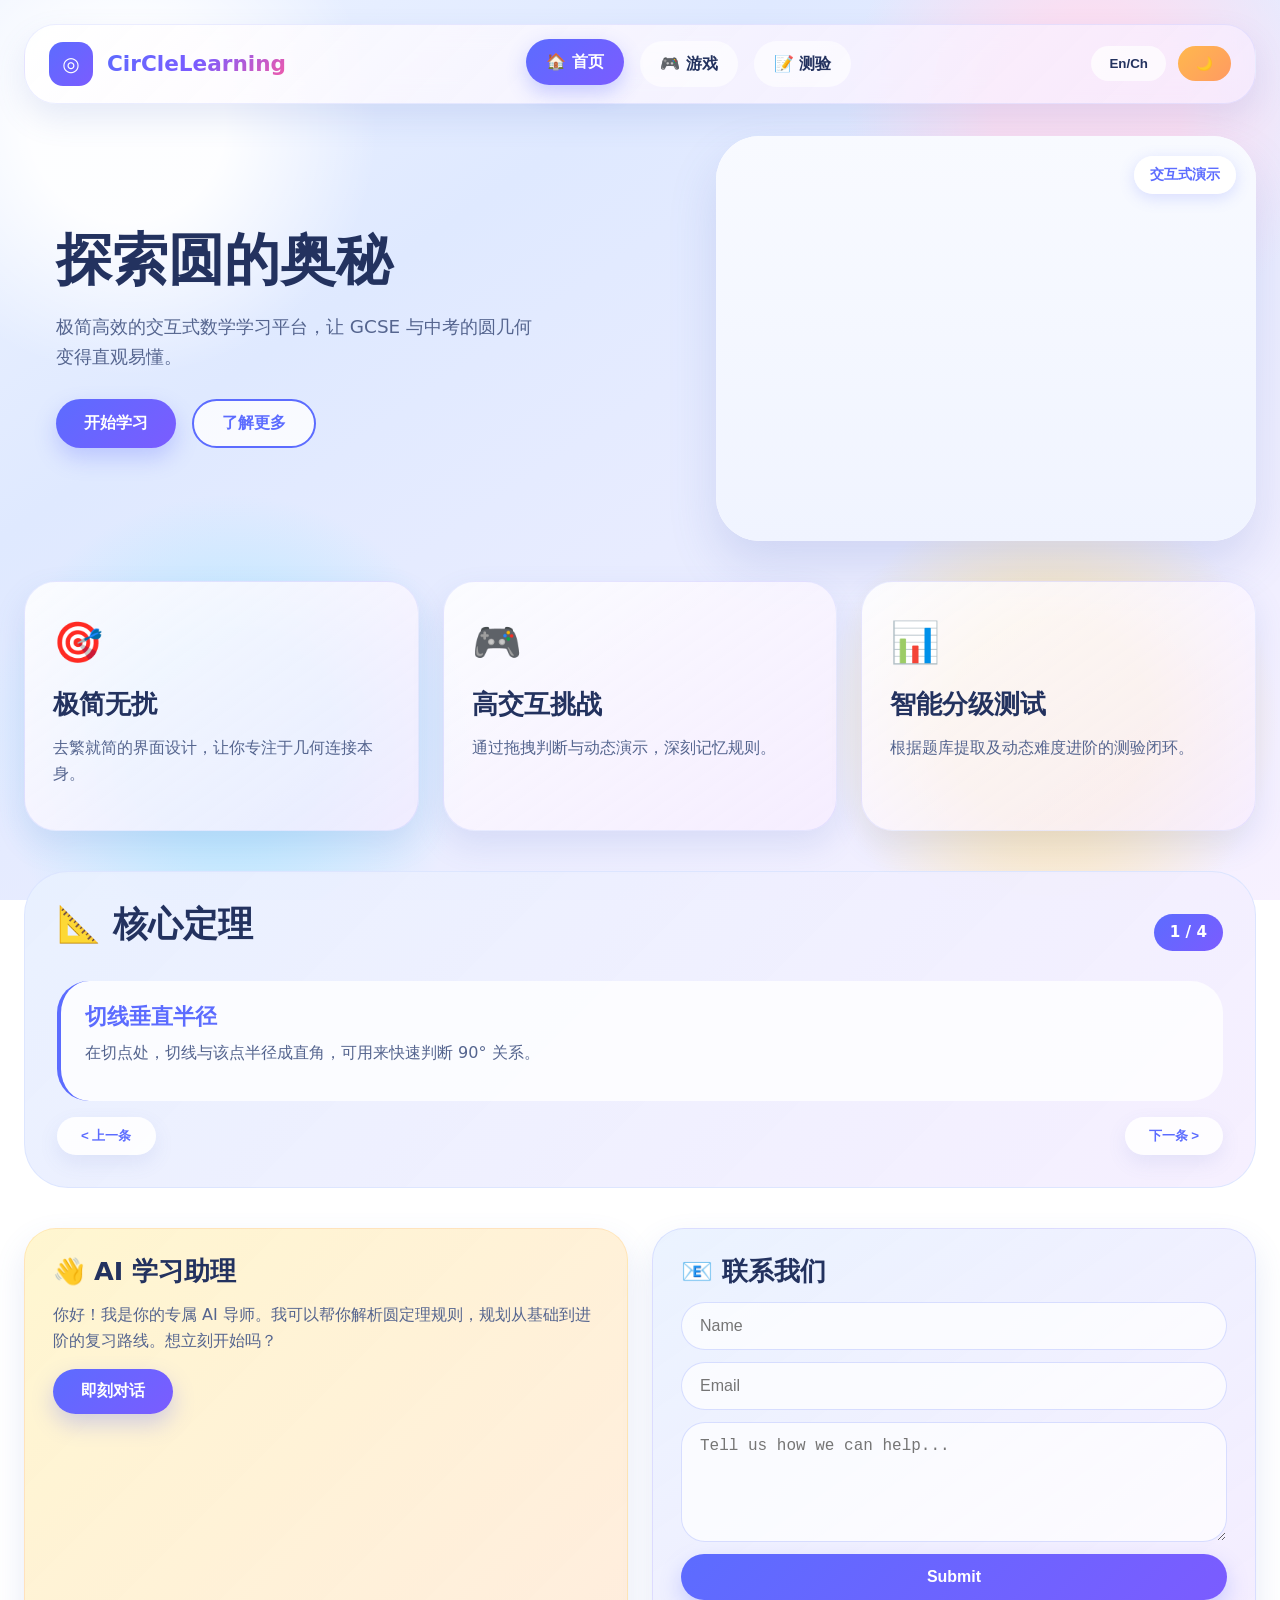
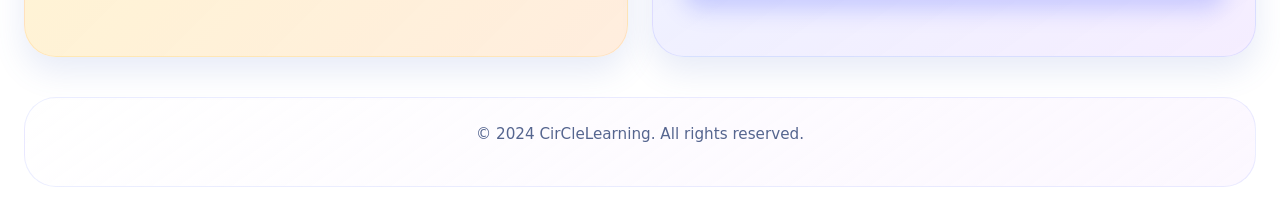
==== commit a64c0aa5: "Added button functionality to homepage: - '开始学习' / 'Start Learning': Navigates to game page - '了解更多'" ====
--- a/index.html
+++ b/index.html
@@ -250,8 +250,8 @@
           极简高效的交互式数学学习平台，让 GCSE 与中考的圆几何变得直观易懂。
         </p>
         <div class="hero-actions">
-          <button class="btn btn-primary" data-zh="开始学习" data-en="Start Learning">开始学习</button>
-          <button class="btn btn-secondary" data-zh="了解更多" data-en="Learn More">了解更多</button>
+          <button id="startLearningBtn" class="btn btn-primary" data-zh="开始学习" data-en="Start Learning">开始学习</button>
+          <button id="learnMoreBtn" class="btn btn-secondary" data-zh="了解更多" data-en="Learn More">了解更多</button>
         </div>
       </div>
 
@@ -264,7 +264,7 @@
     </section>
 
     <!-- Features Grid -->
-    <section class="features-grid">
+    <section id="featuresSection" class="features-grid">
       <article class="card">
         <div class="feature-icon">🎯</div>
         <h3 data-zh="极简无扰" data-en="Minimalism">极简无扰</h3>
@@ -315,7 +315,7 @@
         <p data-zh="你好！我是你的专属 AI 导师。我可以帮你解析圆定理规则，规划从基础到进阶的复习路线。想立刻开始吗？" data-en="Hello! I am your AI tutor. I can interpret circle rules and build your path from basics to advanced. Ready?">
           你好！我是你的专属 AI 导师。我可以帮你解析圆定理规则，规划从基础到进阶的复习路线。想立刻开始吗？
         </p>
-        <button class="btn btn-primary" data-zh="即刻对话" data-en="Start Chat">即刻对话</button>
+        <button id="aiChatBtn" class="btn btn-primary" data-zh="即刻对话" data-en="Start Chat">即刻对话</button>
       </article>
 
       <article class="card card-info">
@@ -409,6 +409,30 @@
           }, 100);
         };
       }
+
+      const startLearningBtn = document.getElementById('startLearningBtn');
+      if (startLearningBtn) {
+        startLearningBtn.addEventListener('click', function() {
+          window.location.href = 'game.html';
+        });
+      }
+
+      const learnMoreBtn = document.getElementById('learnMoreBtn');
+      if (learnMoreBtn) {
+        learnMoreBtn.addEventListener('click', function() {
+          const featuresSection = document.getElementById('featuresSection');
+          if (featuresSection) {
+            featuresSection.scrollIntoView({ behavior: 'smooth', block: 'start' });
+          }
+        });
+      }
+
+      const aiChatBtn = document.getElementById('aiChatBtn');
+      if (aiChatBtn) {
+        aiChatBtn.addEventListener('click', function() {
+          alert(is_zh ? '🎉 AI 学习助理即将上线！\n\n我们正在开发智能导师功能，敬请期待。\n\n目前您可以：\n• 通过游戏学习圆几何定理\n• 完成测验检验学习成果' : '🎉 AI Assistant Coming Soon!\n\nWe are developing the AI tutor feature. Stay tuned!\n\nFor now, you can:\n• Learn circle geometry through games\n• Test your knowledge with quizzes');
+        });
+      }
     });
   </script>
 </body>
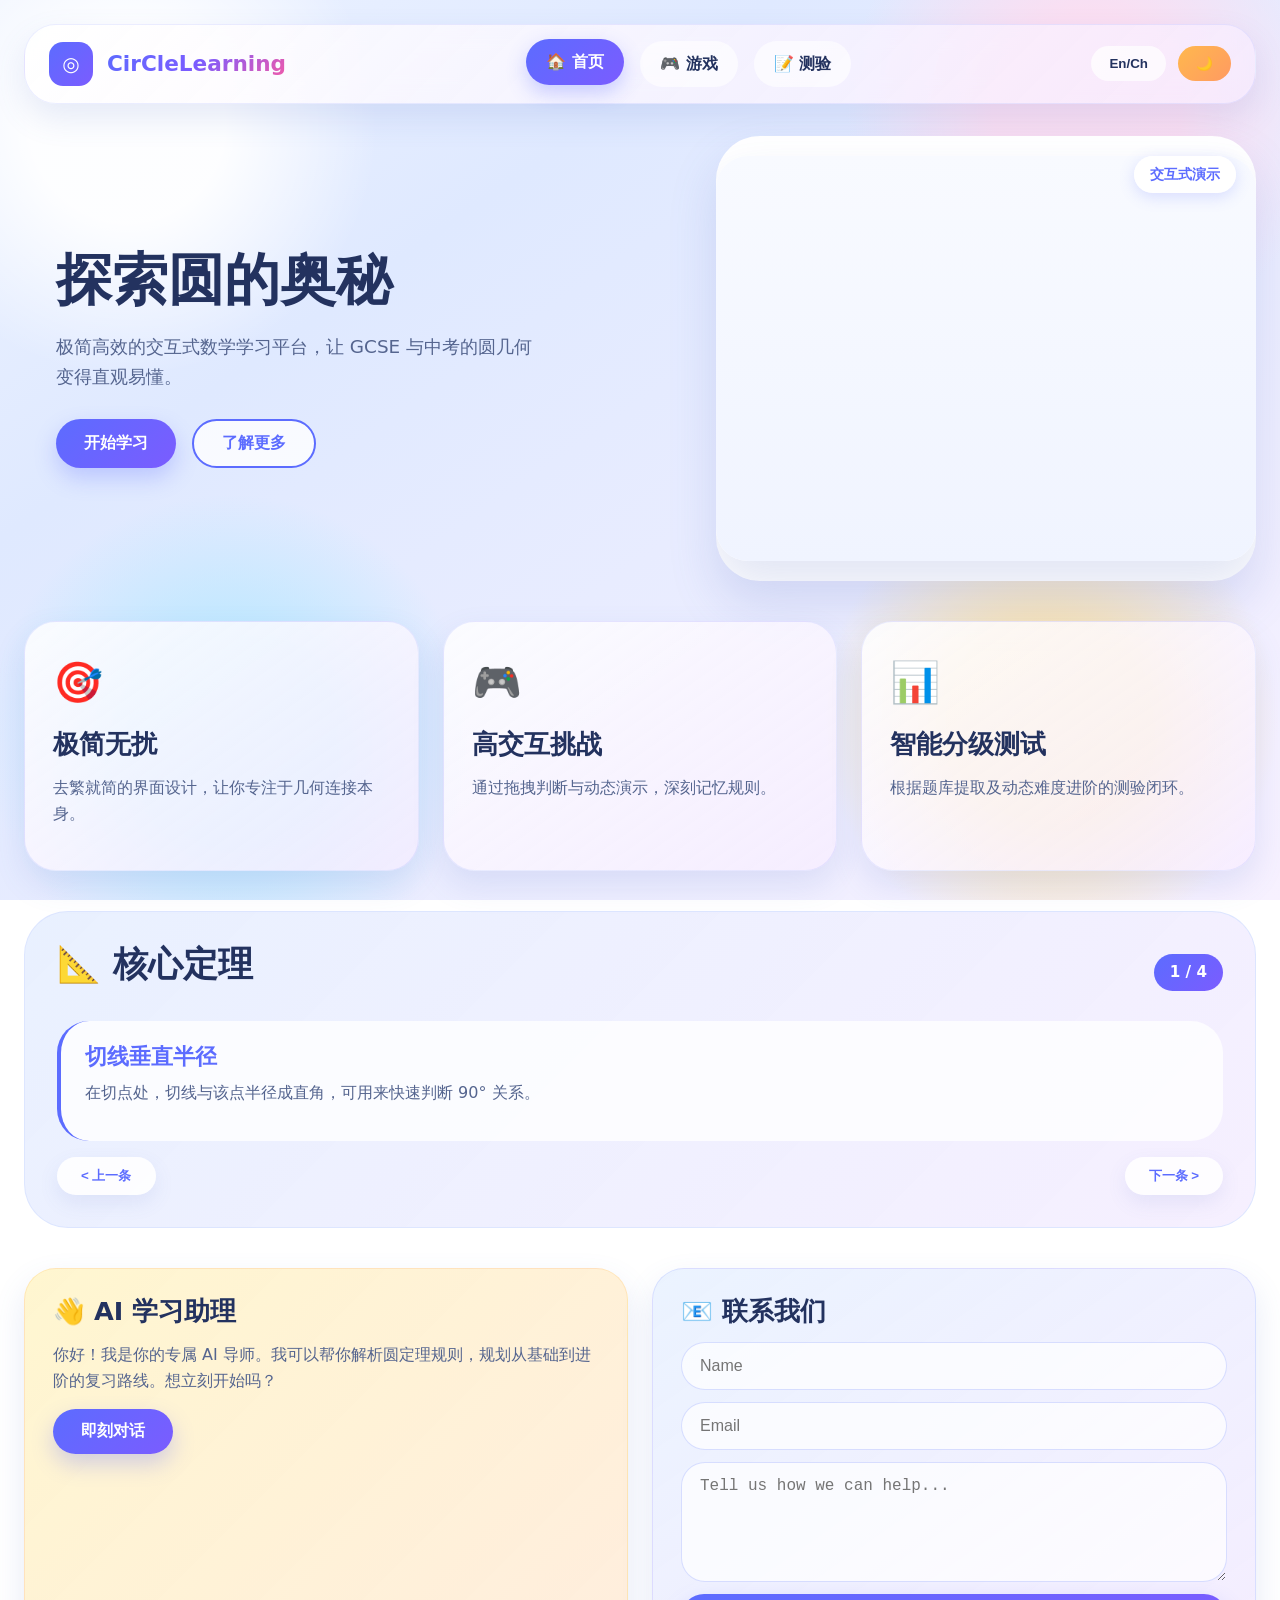
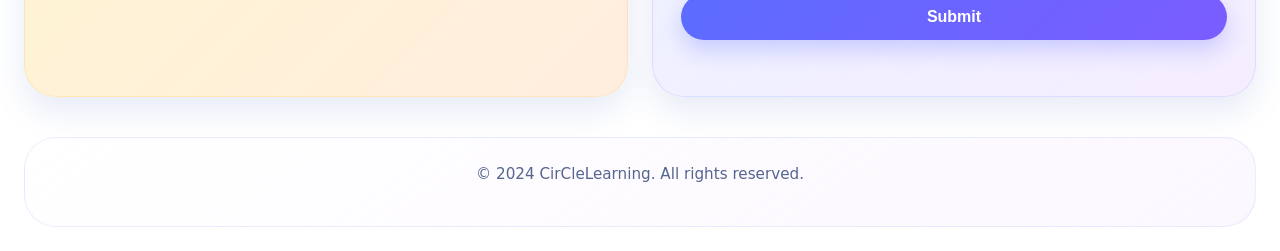
==== commit 5696d649: "v4.0: 优化多语言支持、日夜模式颜色和 GeoGebra 集成" ====
--- a/index.html
+++ b/index.html
@@ -348,48 +348,81 @@
       ggbApi.evalCommand(`SetCaption(A, "${pointLabel}")`);
     }
 
+    function updateGeoGebraContrast(isHighContrast) {
+      if (!ggbApi) return;
+      if (isHighContrast) {
+        ggbApi.evalCommand("SetColor(c, 255, 215, 0)");
+        ggbApi.evalCommand("SetColor(r, 255, 255, 255)");
+        ggbApi.evalCommand("SetColor(t, 255, 255, 255)");
+        ggbApi.evalCommand("SetColor(O, 255, 255, 255)");
+        ggbApi.evalCommand("SetColor(A, 255, 0, 0)");
+        ggbApi.evalCommand("SetColor(alpha, 255, 255, 255)");
+      } else {
+        ggbApi.evalCommand("SetColor(c, 0, 0, 0)");
+        ggbApi.evalCommand("SetColor(r, 0, 0, 0)");
+        ggbApi.evalCommand("SetColor(t, 0, 0, 0)");
+        ggbApi.evalCommand("SetColor(O, 0, 0, 0)");
+        ggbApi.evalCommand("SetColor(A, 255, 0, 0)");
+        ggbApi.evalCommand("SetColor(alpha, 0, 0, 0)");
+      }
+    }
+
     var parameters = {
       "id": "ggbApplet",
-      "width": 600,
-      "height": 450,
+      "width": "100%",
+      "height": 500,
       "appName": "geometry",
       "perspective": "G",
       "showMenuBar": false,
       "showAlgebraInput": false,
       "showToolBar": false,
-      "showResetIcon": true,
+      "showResetIcon": false,
       "enableLabelDrags": false,
       "enableShiftDragZoom": true,
       "enableRightClick": false,
-      "showZoomButtons": true,
+      "showZoomButtons": false,
       "useBrowserForJS": false,
       "language": "zh",
+      "borderColor": "none",
+      "showPerspectives": false,
+      "allowStyleBar": false,
+      "showAxes": false,
+      "showGrid": false,
+      "allowUpscale": true,
+      "clickToLoad": false,
+      "errorDialogsActive": false,
       "appletOnLoad": function(api) {
         ggbApi = api;
         
         api.evalCommand("O = (0,0)");
         api.evalCommand("SetCaption(O, \"圆心\")");
         api.evalCommand("ShowLabel(O, true)");
+        api.evalCommand("SetPointSize(O, 8)");
         
         api.evalCommand("c = Circle(O, 3)");
-        api.evalCommand("SetColor(c, 92, 108, 255)");
+        api.evalCommand("SetColor(c, 0, 0, 0)");
         api.evalCommand("SetLineThickness(c, 4)");
 
         api.evalCommand("A = Point(c)");
         api.evalCommand("SetCaption(A, \"切点\")");
         api.evalCommand("ShowLabel(A, true)");
+        api.evalCommand("SetPointSize(A, 8)");
+        api.evalCommand("SetColor(A, 255, 0, 0)");
 
         api.evalCommand("r = Segment(O, A)");
-        api.evalCommand("SetColor(r, 244, 90, 166)");
+        api.evalCommand("SetColor(r, 0, 0, 0)");
         api.evalCommand("SetLineThickness(r, 3)");
 
         api.evalCommand("t = Tangent(A, c)");
-        api.evalCommand("SetColor(t, 57, 201, 133)");
+        api.evalCommand("SetColor(t, 0, 0, 0)");
         api.evalCommand("SetLineThickness(t, 3)");
 
         api.evalCommand("B = A + (y(A), -x(A))"); 
         api.evalCommand("alpha = Angle(O, A, B)");
         api.evalCommand("SetColor(alpha, 0, 0, 0)");
+        
+        api.evalCommand("SetViewDirection((0, 0, 1))");
+        api.evalCommand("ZoomIn(1.5)");
       }
     };
     
--- a/styles/template.css
+++ b/styles/template.css
@@ -11,22 +11,48 @@
   --theme-green: #39c985;
   --theme-cyan: #7ed7ff;
   
-  /* Background Colors */
+  /* Background Colors - Light Mode */
   --bg-gradient-start: #edf3ff;
   --bg-gradient-mid: #dfe9ff;
   --bg-gradient-end: #f7f1ff;
-  --bg-white: #ffffff;
-  
-  /* Text Colors */
+  --bg-card: #ffffff;
+  --bg-surface: #fafbfc;
+  --bg-hover: #f0f4ff;
+  
+  /* Text Colors - Light Mode */
   --text-primary: #23325f;
   --text-secondary: #55658f;
   --text-muted: #7d88a8;
-  
-  /* Border & Shadow */
+  --text-inverse: #ffffff;
+  
+  /* Border & Shadow - Light Mode */
+  --border-color: rgba(132, 152, 255, 0.16);
   --border-light: rgba(132, 152, 255, 0.16);
   --shadow-sm: 0 8px 20px rgba(88, 110, 196, 0.1);
   --shadow-md: 0 14px 32px rgba(88, 110, 196, 0.14);
   --shadow-lg: 0 24px 48px rgba(88, 110, 196, 0.18);
+  
+  /* Dark Mode Colors */
+  --dark-bg-body: #0a0a0f;
+  --dark-bg-card: #14141f;
+  --dark-bg-surface: #1a1a24;
+  --dark-bg-hover: #252532;
+  
+  --dark-text-primary: #ffffff;
+  --dark-text-secondary: #a0a8c0;
+  --dark-text-muted: #6b728a;
+  --dark-text-inverse: #0a0a0f;
+  
+  --dark-border-color: rgba(255, 255, 255, 0.1);
+  --dark-border-light: rgba(255, 255, 255, 0.08);
+  --dark-shadow-sm: 0 8px 20px rgba(0, 0, 0, 0.3);
+  --dark-shadow-md: 0 14px 32px rgba(0, 0, 0, 0.4);
+  --dark-shadow-lg: 0 24px 48px rgba(0, 0, 0, 0.5);
+  
+  --dark-accent-gold: #ffd700;
+  --dark-accent-cyan: #00ffff;
+  --dark-accent-green: #00ff88;
+  --dark-accent-red: #ff4444;
   
   /* Border Radius */
   --radius-sm: 16px;
@@ -513,37 +539,288 @@
 }
 
 /* =========================================
+   GeoGebra Styles
+   ========================================= */
+
+.geogebra-wrapper {
+  position: relative;
+  width: 100%;
+  min-height: 400px;
+  border-radius: var(--radius-lg);
+  overflow: hidden;
+  box-shadow: var(--shadow-lg);
+  margin: 20px 0;
+}
+
+.ggb-element {
+  width: 100%;
+  height: 100%;
+  min-height: 400px;
+  border: none;
+  border-radius: var(--radius-lg);
+}
+
+@media (max-width: 768px) {
+  .geogebra-wrapper {
+    min-height: 350px;
+  }
+  
+  .ggb-element {
+    min-height: 350px;
+  }
+}
+
+@media (max-width: 480px) {
+  .geogebra-wrapper {
+    min-height: 300px;
+  }
+  
+  .ggb-element {
+    min-height: 300px;
+  }
+}
+
+/* =========================================
    High Contrast Mode
    ========================================= */
 
 body.high-contrast {
-  background: #000 !important;
-  color: #fff !important;
+  background: #121212 !important;
+  color: #ffffff !important;
+}
+
+body.high-contrast * {
+  background-color: transparent !important;
+  border-color: rgba(255, 255, 255, 0.1) !important;
 }
 
 body.high-contrast .header,
 body.high-contrast .card,
-body.high-contrast .footer {
-  background: #111 !important;
-  border-color: #fff !important;
-  color: #fff !important;
+body.high-contrast .footer,
+body.high-contrast .hero-content,
+body.high-contrast .features-grid,
+body.high-contrast .rules-section,
+body.high-contrast .ai-section,
+body.high-contrast .contact-section {
+  background: #1e1e1e !important;
+  border-color: rgba(255, 255, 255, 0.1) !important;
+  color: #ffffff !important;
+  box-shadow: 0 8px 32px rgba(0, 0, 0, 0.3) !important;
+}
+
+body.high-contrast .hero-visual,
+body.high-contrast .geogebra-wrapper,
+body.high-contrast .ggb-element {
+  background: #121212 !important;
+}
+
+body.high-contrast .brand-title {
+  color: #64b5f6 !important;
+  text-shadow: 0 0 8px rgba(100, 181, 246, 0.3) !important;
 }
 
 body.high-contrast .nav-links a {
-  background: #1a1a1a !important;
-  color: #fff !important;
-  border-color: #fff !important;
+  background: #2a2a2a !important;
+  color: #e0e0e0 !important;
+  border: 1px solid rgba(255, 255, 255, 0.15) !important;
+}
+
+body.high-contrast .nav-links a:hover,
+body.high-contrast .nav-links a.active {
+  background: #64b5f6 !important;
+  color: #121212 !important;
+  border-color: #64b5f6 !important;
 }
 
 body.high-contrast .btn-primary {
-  background: #ff0 !important;
-  color: #000 !important;
+  background: linear-gradient(135deg, #64b5f6, #42a5f5) !important;
+  color: #121212 !important;
+  border-color: #64b5f6 !important;
+  box-shadow: 0 4px 16px rgba(100, 181, 246, 0.3) !important;
+}
+
+body.high-contrast .btn-primary:hover {
+  background: linear-gradient(135deg, #42a5f5, #2196f3) !important;
+  box-shadow: 0 6px 20px rgba(100, 181, 246, 0.4) !important;
+}
+
+body.high-contrast .btn-secondary {
+  background: #2a2a2a !important;
+  color: #e0e0e0 !important;
+  border-color: rgba(255, 255, 255, 0.15) !important;
+}
+
+body.high-contrast .btn-secondary:hover {
+  background: #3a3a3a !important;
+  color: #ffffff !important;
+  border-color: #64b5f6 !important;
+}
+
+body.high-contrast .btn-outline {
+  background: transparent !important;
+  color: #e0e0e0 !important;
+  border-color: rgba(255, 255, 255, 0.15) !important;
+}
+
+body.high-contrast .btn-outline:hover {
+  background: #2a2a2a !important;
+  color: #ffffff !important;
+  border-color: #64b5f6 !important;
 }
 
 body.high-contrast .form-control {
-  background: #1a1a1a !important;
-  color: #fff !important;
-  border-color: #fff !important;
+  background: #2a2a2a !important;
+  color: #e0e0e0 !important;
+  border-color: rgba(255, 255, 255, 0.15) !important;
+}
+
+body.high-contrast .form-control:focus {
+  border-color: #64b5f6 !important;
+  box-shadow: 0 0 12px rgba(100, 181, 246, 0.3) !important;
+}
+
+body.high-contrast .form-control::placeholder {
+  color: #9e9e9e !important;
+}
+
+body.high-contrast h1,
+body.high-contrast h2,
+body.high-contrast h3,
+body.high-contrast h4,
+body.high-contrast h5,
+body.high-contrast h6 {
+  color: #64b5f6 !important;
+  text-shadow: 0 0 6px rgba(100, 181, 246, 0.2) !important;
+}
+
+body.high-contrast p,
+body.high-contrast li,
+body.high-contrast span {
+  color: #e0e0e0 !important;
+}
+
+body.high-contrast a {
+  color: #90caf9 !important;
+}
+
+body.high-contrast a:hover {
+  color: #64b5f6 !important;
+}
+
+body.high-contrast .badge-primary {
+  background: #64b5f6 !important;
+  color: #121212 !important;
+}
+
+body.high-contrast .badge-success {
+  background: #81c784 !important;
+  color: #121212 !important;
+}
+
+body.high-contrast .badge-warning {
+  background: #ffb74d !important;
+  color: #121212 !important;
+}
+
+body.high-contrast .badge-danger {
+  background: #e57373 !important;
+  color: #121212 !important;
+}
+
+body.high-contrast .progress-fill {
+  background: linear-gradient(90deg, #64b5f6, #42a5f5) !important;
+  box-shadow: 0 0 8px rgba(100, 181, 246, 0.3) !important;
+}
+
+body.high-contrast .rule-content {
+  background: #2a2a2a !important;
+  border-color: #64b5f6 !important;
+}
+
+body.high-contrast .rule-title {
+  color: #64b5f6 !important;
+}
+
+body.high-contrast .rule-text {
+  color: #e0e0e0 !important;
+}
+
+body.high-contrast .slider-btn {
+  background: #2a2a2a !important;
+  color: #e0e0e0 !important;
+  border: 1px solid rgba(255, 255, 255, 0.15) !important;
+}
+
+body.high-contrast .slider-btn:hover {
+  background: #3a3a3a !important;
+  color: #ffffff !important;
+  border-color: #64b5f6 !important;
+}
+
+body.high-contrast .visual-badge {
+  background: #2a2a2a !important;
+  color: #64b5f6 !important;
+  border: 1px solid #64b5f6 !important;
+}
+
+body.high-contrast .status-success {
+  background: rgba(129, 199, 132, 0.15) !important;
+  color: #81c784 !important;
+  border-color: #81c784 !important;
+}
+
+body.high-contrast .status-error {
+  background: rgba(229, 115, 115, 0.15) !important;
+  color: #e57373 !important;
+  border-color: #e57373 !important;
+}
+
+body.high-contrast .status-info {
+  background: rgba(144, 202, 249, 0.15) !important;
+  color: #90caf9 !important;
+  border-color: #90caf9 !important;
+}
+
+body.high-contrast .feature-card {
+  background: #1e1e1e !important;
+  border-color: rgba(255, 255, 255, 0.1) !important;
+}
+
+body.high-contrast .feature-card:hover {
+  background: #2a2a2a !important;
+  border-color: #64b5f6 !important;
+  transform: translateY(-4px) !important;
+}
+
+body.high-contrast .feature-icon {
+  color: #64b5f6 !important;
+  text-shadow: 0 0 10px rgba(100, 181, 246, 0.3) !important;
+}
+
+body.high-contrast input[type="text"],
+body.high-contrast input[type="email"],
+body.high-contrast textarea {
+  background: #2a2a2a !important;
+  color: #e0e0e0 !important;
+  border-color: rgba(255, 255, 255, 0.15) !important;
+}
+
+body.high-contrast input[type="text"]:focus,
+body.high-contrast input[type="email"]:focus,
+body.high-contrast textarea:focus {
+  border-color: #64b5f6 !important;
+  box-shadow: 0 0 12px rgba(100, 181, 246, 0.3) !important;
+}
+
+body.high-contrast select {
+  background: #2a2a2a !important;
+  color: #e0e0e0 !important;
+  border-color: rgba(255, 255, 255, 0.15) !important;
+}
+
+body.high-contrast option {
+  background: #121212 !important;
+  color: #e0e0e0 !important;
 }
 
 /* =========================================
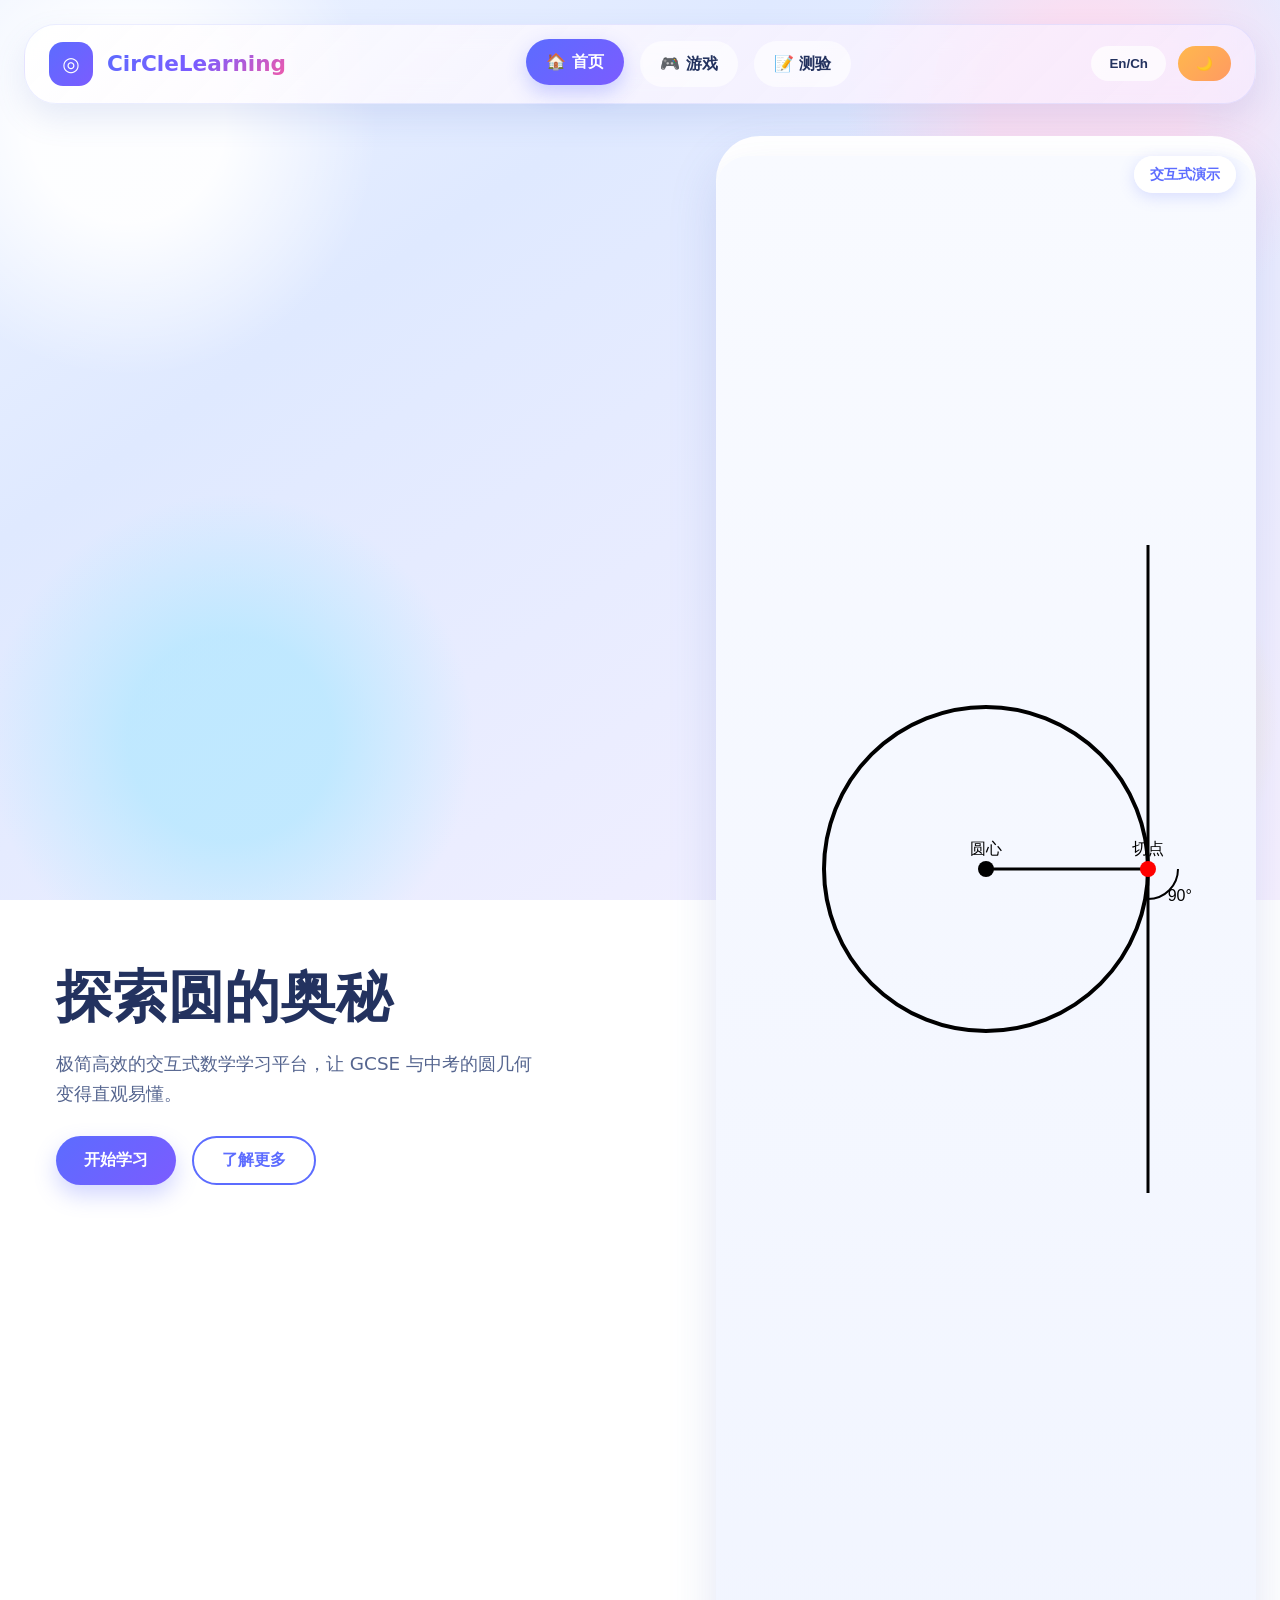
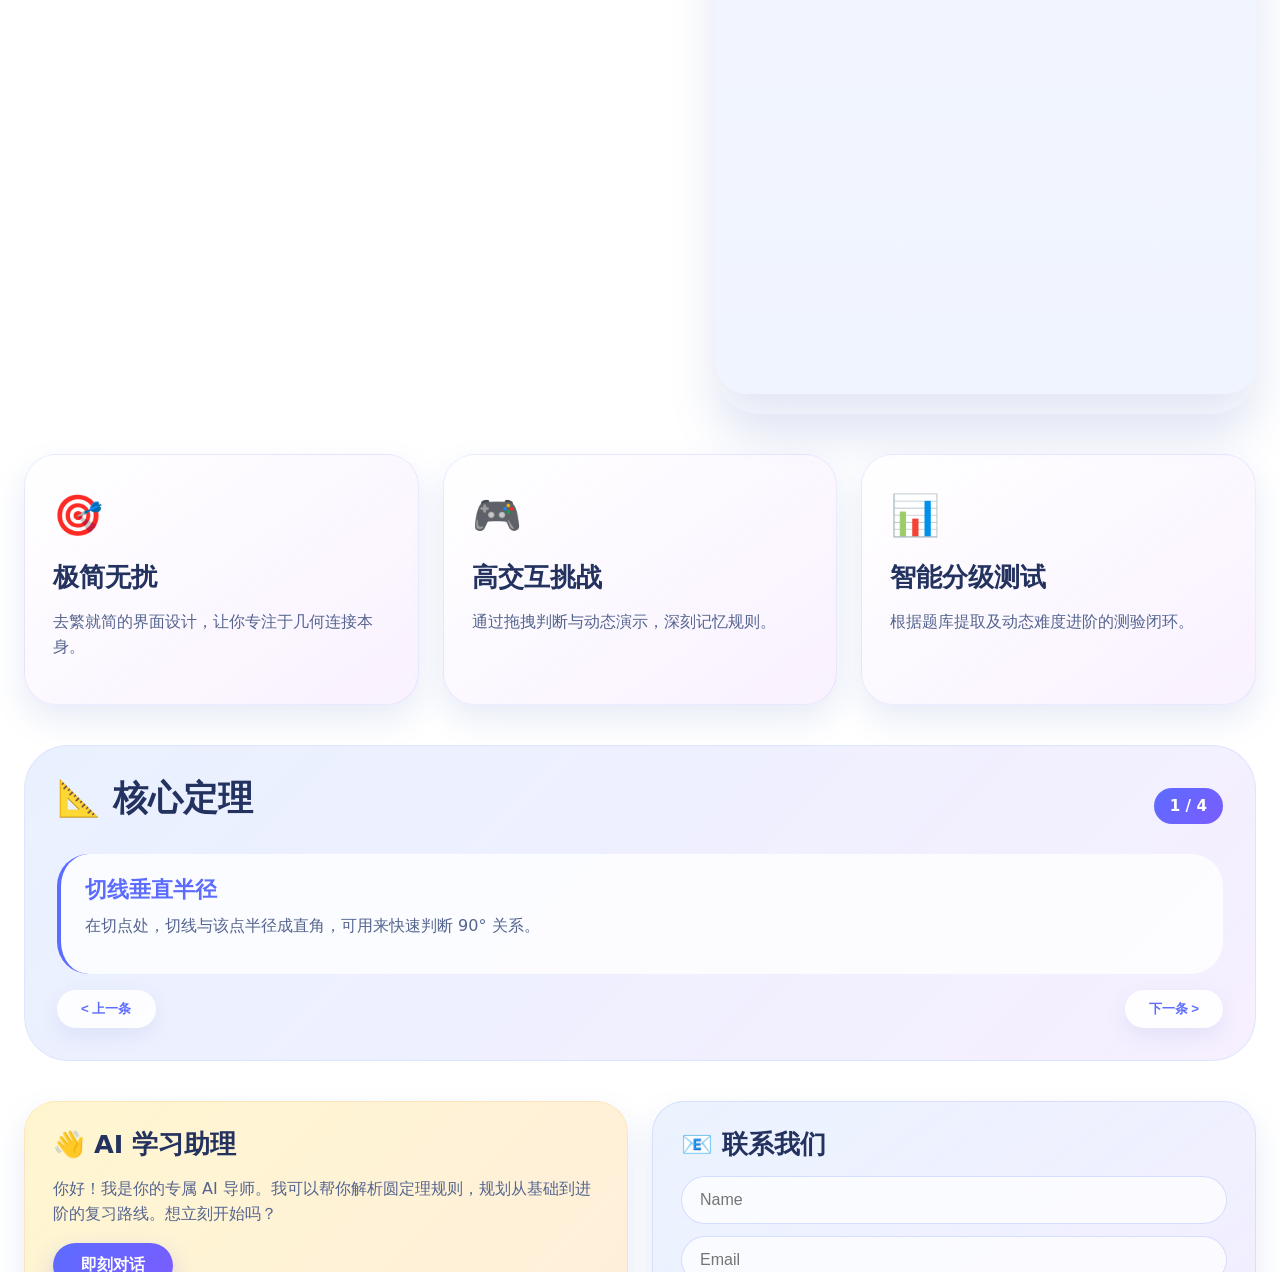
==== commit 510d7bb5: "v4.1: 替换 GeoGebra 为 Canvas 实现" ====
--- a/index.html
+++ b/index.html
@@ -257,7 +257,7 @@
 
       <div class="hero-visual">
         <div class="geogebra-wrapper">
-          <div id="ggb-element"></div>
+          <canvas id="circleCanvas" width="800" height="600"></canvas>
         </div>
         <div class="visual-badge" data-zh="交互式演示" data-en="Interactive Demo">交互式演示</div>
       </div>
@@ -338,98 +338,202 @@
 
   <script src="assets/app.js"></script>
   <script>
-    var ggbApi = null;
-    
-    function updateGeoGebraLabels(isChinese) {
-      if (!ggbApi) return;
-      const centerLabel = isChinese ? "圆心" : "Center";
-      const pointLabel = isChinese ? "切点" : "Tangent Point";
-      ggbApi.evalCommand(`SetCaption(O, "${centerLabel}")`);
-      ggbApi.evalCommand(`SetCaption(A, "${pointLabel}")`);
-    }
-
-    function updateGeoGebraContrast(isHighContrast) {
-      if (!ggbApi) return;
-      if (isHighContrast) {
-        ggbApi.evalCommand("SetColor(c, 255, 215, 0)");
-        ggbApi.evalCommand("SetColor(r, 255, 255, 255)");
-        ggbApi.evalCommand("SetColor(t, 255, 255, 255)");
-        ggbApi.evalCommand("SetColor(O, 255, 255, 255)");
-        ggbApi.evalCommand("SetColor(A, 255, 0, 0)");
-        ggbApi.evalCommand("SetColor(alpha, 255, 255, 255)");
-      } else {
-        ggbApi.evalCommand("SetColor(c, 0, 0, 0)");
-        ggbApi.evalCommand("SetColor(r, 0, 0, 0)");
-        ggbApi.evalCommand("SetColor(t, 0, 0, 0)");
-        ggbApi.evalCommand("SetColor(O, 0, 0, 0)");
-        ggbApi.evalCommand("SetColor(A, 255, 0, 0)");
-        ggbApi.evalCommand("SetColor(alpha, 0, 0, 0)");
-      }
-    }
-
-    var parameters = {
-      "id": "ggbApplet",
-      "width": "100%",
-      "height": 500,
-      "appName": "geometry",
-      "perspective": "G",
-      "showMenuBar": false,
-      "showAlgebraInput": false,
-      "showToolBar": false,
-      "showResetIcon": false,
-      "enableLabelDrags": false,
-      "enableShiftDragZoom": true,
-      "enableRightClick": false,
-      "showZoomButtons": false,
-      "useBrowserForJS": false,
-      "language": "zh",
-      "borderColor": "none",
-      "showPerspectives": false,
-      "allowStyleBar": false,
-      "showAxes": false,
-      "showGrid": false,
-      "allowUpscale": true,
-      "clickToLoad": false,
-      "errorDialogsActive": false,
-      "appletOnLoad": function(api) {
-        ggbApi = api;
-        
-        api.evalCommand("O = (0,0)");
-        api.evalCommand("SetCaption(O, \"圆心\")");
-        api.evalCommand("ShowLabel(O, true)");
-        api.evalCommand("SetPointSize(O, 8)");
-        
-        api.evalCommand("c = Circle(O, 3)");
-        api.evalCommand("SetColor(c, 0, 0, 0)");
-        api.evalCommand("SetLineThickness(c, 4)");
-
-        api.evalCommand("A = Point(c)");
-        api.evalCommand("SetCaption(A, \"切点\")");
-        api.evalCommand("ShowLabel(A, true)");
-        api.evalCommand("SetPointSize(A, 8)");
-        api.evalCommand("SetColor(A, 255, 0, 0)");
-
-        api.evalCommand("r = Segment(O, A)");
-        api.evalCommand("SetColor(r, 0, 0, 0)");
-        api.evalCommand("SetLineThickness(r, 3)");
-
-        api.evalCommand("t = Tangent(A, c)");
-        api.evalCommand("SetColor(t, 0, 0, 0)");
-        api.evalCommand("SetLineThickness(t, 3)");
-
-        api.evalCommand("B = A + (y(A), -x(A))"); 
-        api.evalCommand("alpha = Angle(O, A, B)");
-        api.evalCommand("SetColor(alpha, 0, 0, 0)");
-        
-        api.evalCommand("SetViewDirection((0, 0, 1))");
-        api.evalCommand("ZoomIn(1.5)");
-      }
-    };
-    
-    var applet = new GGBApplet(parameters, true);
-    window.addEventListener("load", function() {
-        applet.inject('ggb-element');
-    });
+    // Canvas 圆形演示
+    let circleCanvas = null;
+    let ctx = null;
+    let center = { x: 400, y: 300 };
+    let radius = 150;
+    let pointA = { x: center.x + radius, y: center.y };
+    let isDragging = false;
+    let currentLang = 'zh';
+    
+    function initCanvas() {
+      circleCanvas = document.getElementById('circleCanvas');
+      if (!circleCanvas) return;
+      
+      ctx = circleCanvas.getContext('2d');
+      
+      // 设置 Canvas 大小
+      function resizeCanvas() {
+        const container = circleCanvas.parentElement;
+        const width = container.clientWidth;
+        const height = container.clientHeight;
+        circleCanvas.width = width;
+        circleCanvas.height = height;
+        center = { x: width / 2, y: height / 2 };
+        radius = Math.min(width, height) * 0.3;
+        pointA = { x: center.x + radius, y: center.y };
+        drawCircle();
+      }
+      
+      resizeCanvas();
+      window.addEventListener('resize', resizeCanvas);
+      
+      // 添加鼠标事件
+      circleCanvas.addEventListener('mousedown', handleMouseDown);
+      circleCanvas.addEventListener('mousemove', handleMouseMove);
+      circleCanvas.addEventListener('mouseup', handleMouseUp);
+      circleCanvas.addEventListener('mouseleave', handleMouseUp);
+      
+      // 添加触摸事件
+      circleCanvas.addEventListener('touchstart', handleTouchStart);
+      circleCanvas.addEventListener('touchmove', handleTouchMove);
+      circleCanvas.addEventListener('touchend', handleTouchEnd);
+      
+      drawCircle();
+    }
+    
+    function drawCircle() {
+      if (!ctx) return;
+      
+      const isHighContrast = document.body.classList.contains('high-contrast');
+      
+      // 清空画布
+      ctx.clearRect(0, 0, circleCanvas.width, circleCanvas.height);
+      
+      // 设置颜色
+      const circleColor = isHighContrast ? '#ffd700' : '#000000';
+      const lineColor = isHighContrast ? '#ffffff' : '#000000';
+      const pointAColor = '#ff0000';
+      const centerColor = isHighContrast ? '#ffffff' : '#000000';
+      const textColor = isHighContrast ? '#ffffff' : '#000000';
+      
+      // 绘制圆
+      ctx.beginPath();
+      ctx.arc(center.x, center.y, radius, 0, 2 * Math.PI);
+      ctx.lineWidth = 4;
+      ctx.strokeStyle = circleColor;
+      ctx.stroke();
+      
+      // 绘制半径
+      ctx.beginPath();
+      ctx.moveTo(center.x, center.y);
+      ctx.lineTo(pointA.x, pointA.y);
+      ctx.lineWidth = 3;
+      ctx.strokeStyle = lineColor;
+      ctx.stroke();
+      
+      // 计算切线
+      const dx = pointA.x - center.x;
+      const dy = pointA.y - center.y;
+      const tangentAngle = Math.atan2(dy, dx) + Math.PI / 2;
+      const tangentLength = radius * 2;
+      
+      const tangentStartX = pointA.x - Math.cos(tangentAngle) * tangentLength;
+      const tangentStartY = pointA.y - Math.sin(tangentAngle) * tangentLength;
+      const tangentEndX = pointA.x + Math.cos(tangentAngle) * tangentLength;
+      const tangentEndY = pointA.y + Math.sin(tangentAngle) * tangentLength;
+      
+      // 绘制切线
+      ctx.beginPath();
+      ctx.moveTo(tangentStartX, tangentStartY);
+      ctx.lineTo(tangentEndX, tangentEndY);
+      ctx.lineWidth = 3;
+      ctx.strokeStyle = lineColor;
+      ctx.stroke();
+      
+      // 绘制圆心
+      ctx.beginPath();
+      ctx.arc(center.x, center.y, 8, 0, 2 * Math.PI);
+      ctx.fillStyle = centerColor;
+      ctx.fill();
+      
+      // 绘制点 A
+      ctx.beginPath();
+      ctx.arc(pointA.x, pointA.y, 8, 0, 2 * Math.PI);
+      ctx.fillStyle = pointAColor;
+      ctx.fill();
+      
+      // 绘制标签
+      ctx.font = '16px Arial';
+      ctx.fillStyle = textColor;
+      ctx.textAlign = 'center';
+      ctx.fillText(currentLang === 'zh' ? '圆心' : 'Center', center.x, center.y - 15);
+      ctx.fillText(currentLang === 'zh' ? '切点' : 'Tangent Point', pointA.x, pointA.y - 15);
+      
+      // 绘制角度标记
+      const angleRadius = 30;
+      ctx.beginPath();
+      ctx.arc(pointA.x, pointA.y, angleRadius, tangentAngle - Math.PI / 2, tangentAngle);
+      ctx.lineWidth = 2;
+      ctx.strokeStyle = lineColor;
+      ctx.stroke();
+      
+      // 绘制角度标签
+      const angleLabelX = pointA.x + Math.cos(tangentAngle - Math.PI / 4) * (angleRadius + 15);
+      const angleLabelY = pointA.y + Math.sin(tangentAngle - Math.PI / 4) * (angleRadius + 15);
+      ctx.fillText('90°', angleLabelX, angleLabelY);
+    }
+    
+    function handleMouseDown(e) {
+      const rect = circleCanvas.getBoundingClientRect();
+      const x = e.clientX - rect.left;
+      const y = e.clientY - rect.top;
+      
+      const distance = Math.sqrt((x - pointA.x) ** 2 + (y - pointA.y) ** 2);
+      if (distance <= 15) {
+        isDragging = true;
+      }
+    }
+    
+    function handleMouseMove(e) {
+      if (!isDragging) return;
+      
+      const rect = circleCanvas.getBoundingClientRect();
+      const x = e.clientX - rect.left;
+      const y = e.clientY - rect.top;
+      
+      // 计算点 A 在圆上的位置
+      const dx = x - center.x;
+      const dy = y - center.y;
+      const distance = Math.sqrt(dx * dx + dy * dy);
+      
+      if (distance > 0) {
+        pointA.x = center.x + (dx / distance) * radius;
+        pointA.y = center.y + (dy / distance) * radius;
+        drawCircle();
+      }
+    }
+    
+    function handleMouseUp() {
+      isDragging = false;
+    }
+    
+    function handleTouchStart(e) {
+      e.preventDefault();
+      if (e.touches.length > 0) {
+        const touch = e.touches[0];
+        handleMouseDown(touch);
+      }
+    }
+    
+    function handleTouchMove(e) {
+      e.preventDefault();
+      if (e.touches.length > 0) {
+        const touch = e.touches[0];
+        handleMouseMove(touch);
+      }
+    }
+    
+    function handleTouchEnd() {
+      handleMouseUp();
+    }
+    
+    function updateCanvasLanguage(isChinese) {
+      currentLang = isChinese ? 'zh' : 'en';
+      drawCircle();
+    }
+    
+    function updateCanvasContrast(isHighContrast) {
+      drawCircle();
+    }
+    
+    // 暴露函数给全局
+    window.updateCanvasLanguage = updateCanvasLanguage;
+    window.updateCanvasContrast = updateCanvasContrast;
+    
+    // 初始化 Canvas
+    window.addEventListener('load', initCanvas);
 
     document.addEventListener('DOMContentLoaded', function() {
       const langBtn = document.getElementById('toggle_lang');
@@ -438,7 +542,9 @@
         window.toggle_language = function() {
           originalToggle();
           setTimeout(() => {
-            updateGeoGebraLabels(is_zh);
+            if (typeof updateCanvasLanguage === 'function') {
+              updateCanvasLanguage(is_zh);
+            }
           }, 100);
         };
       }
